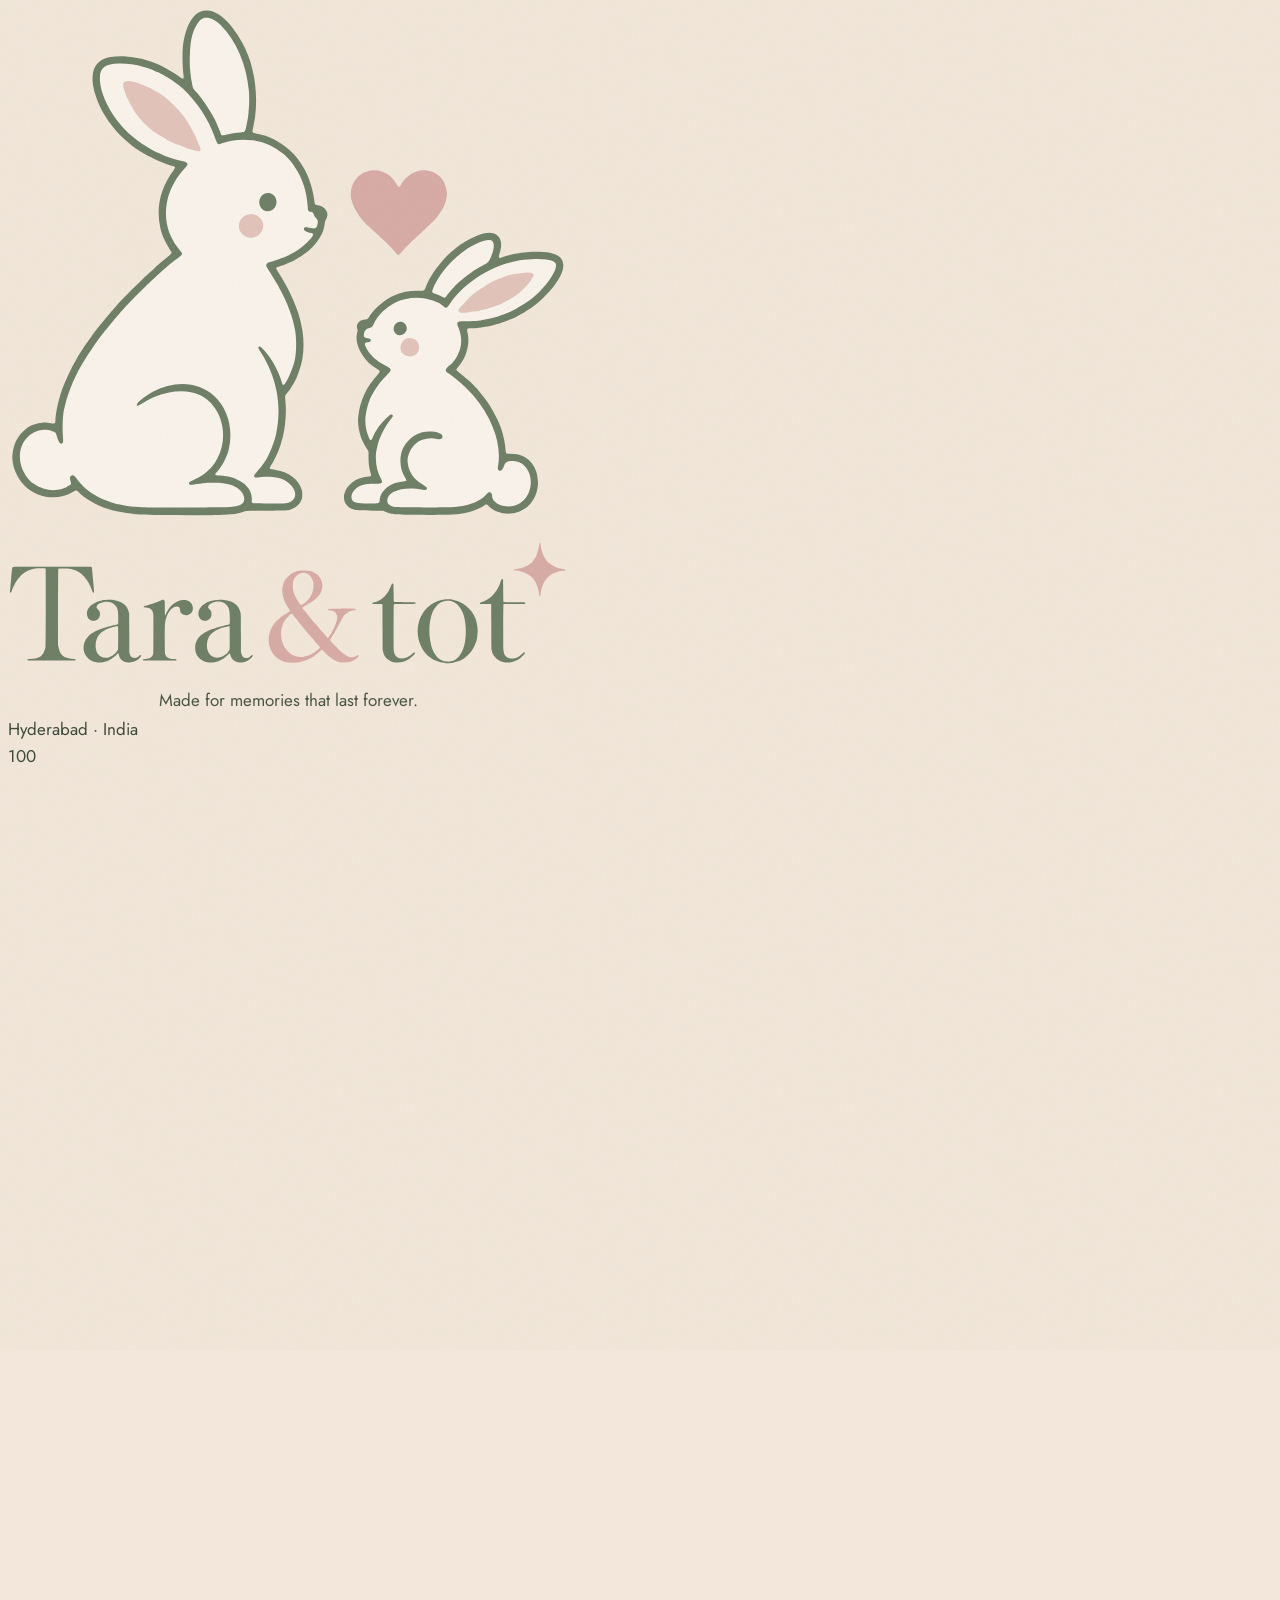
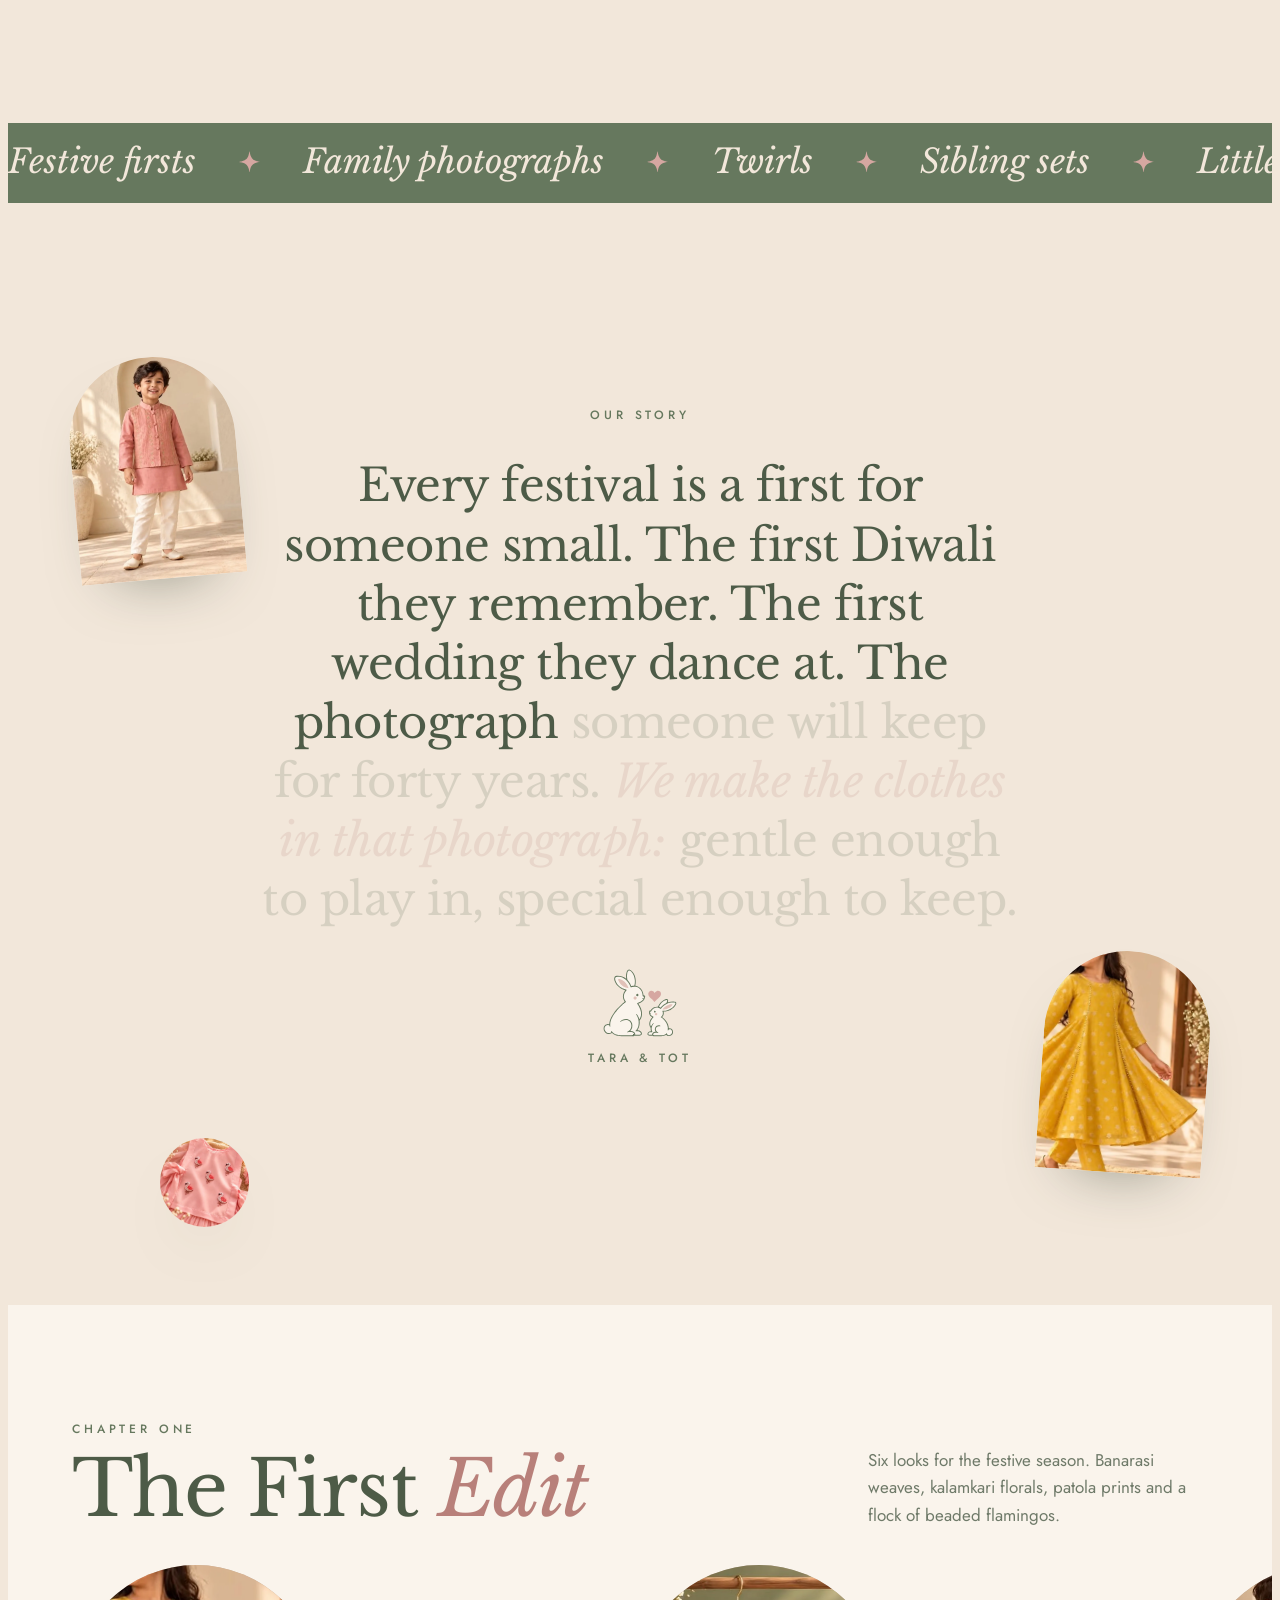
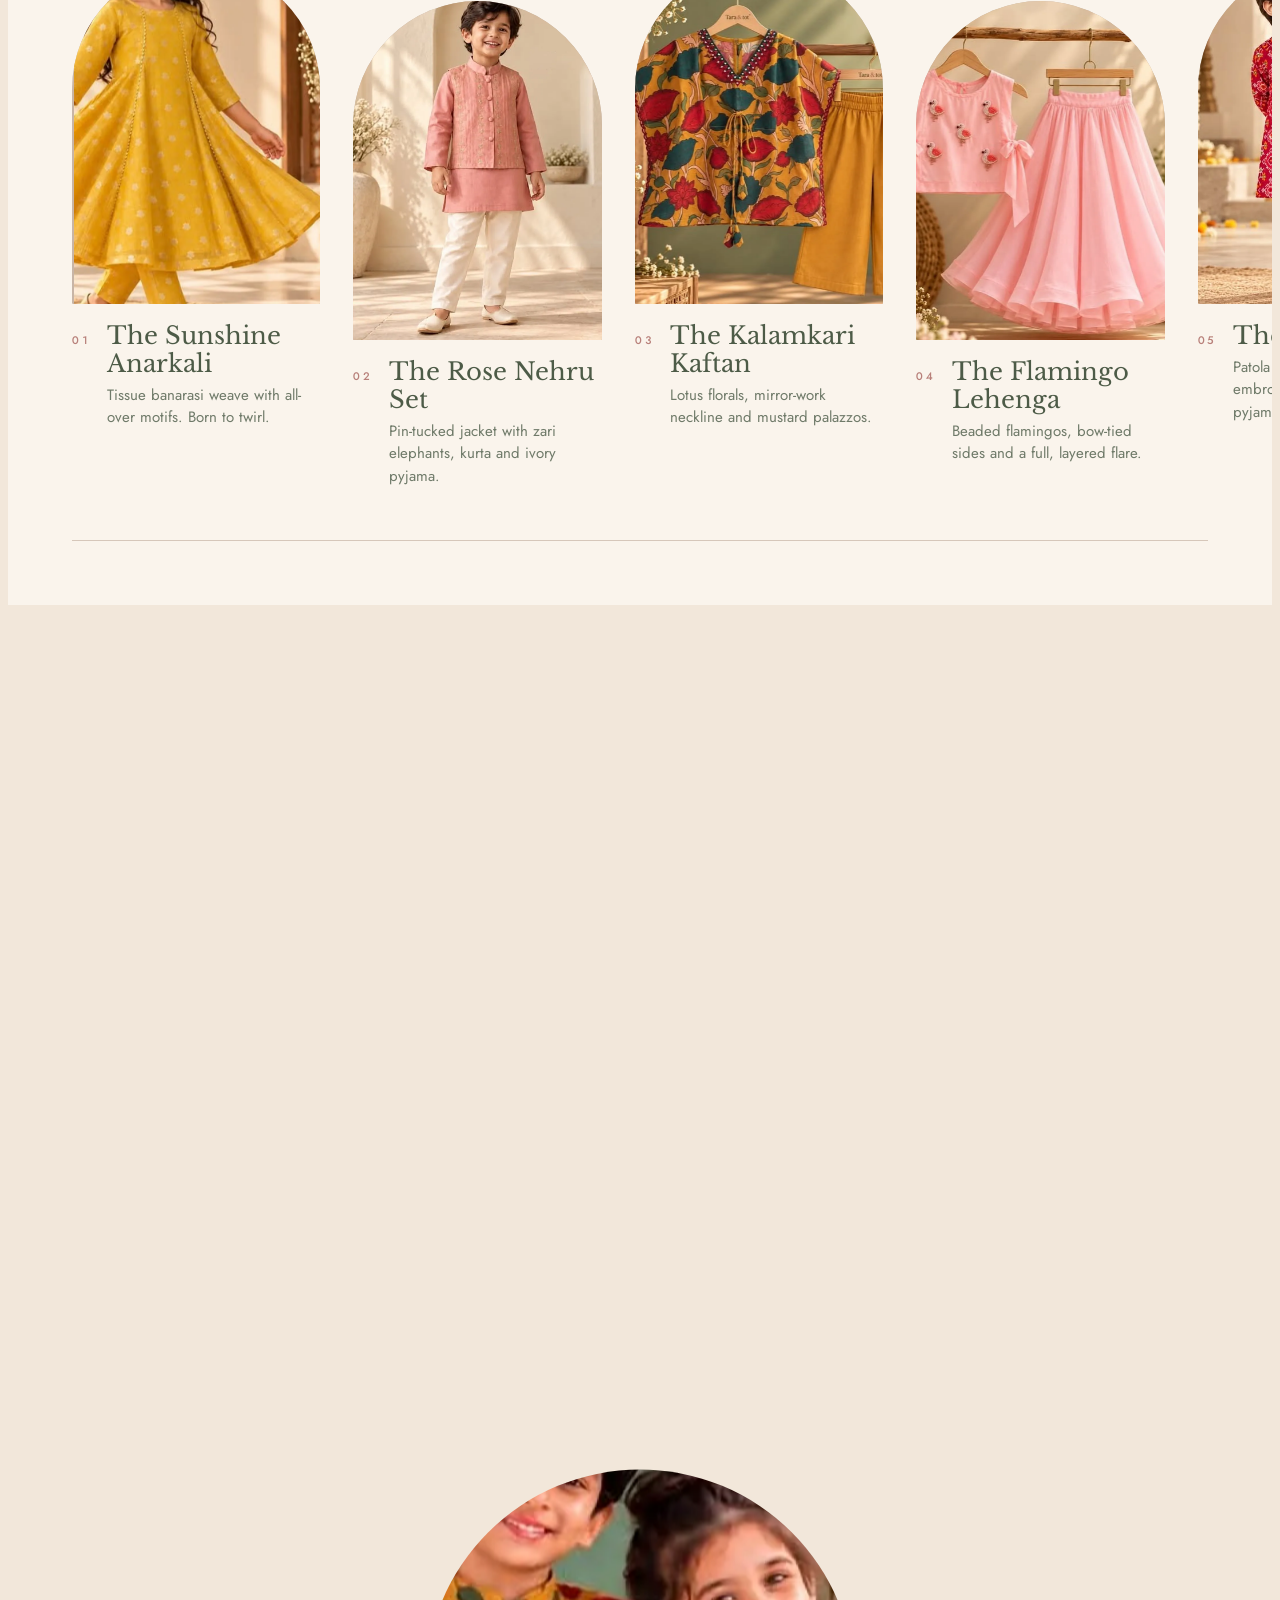
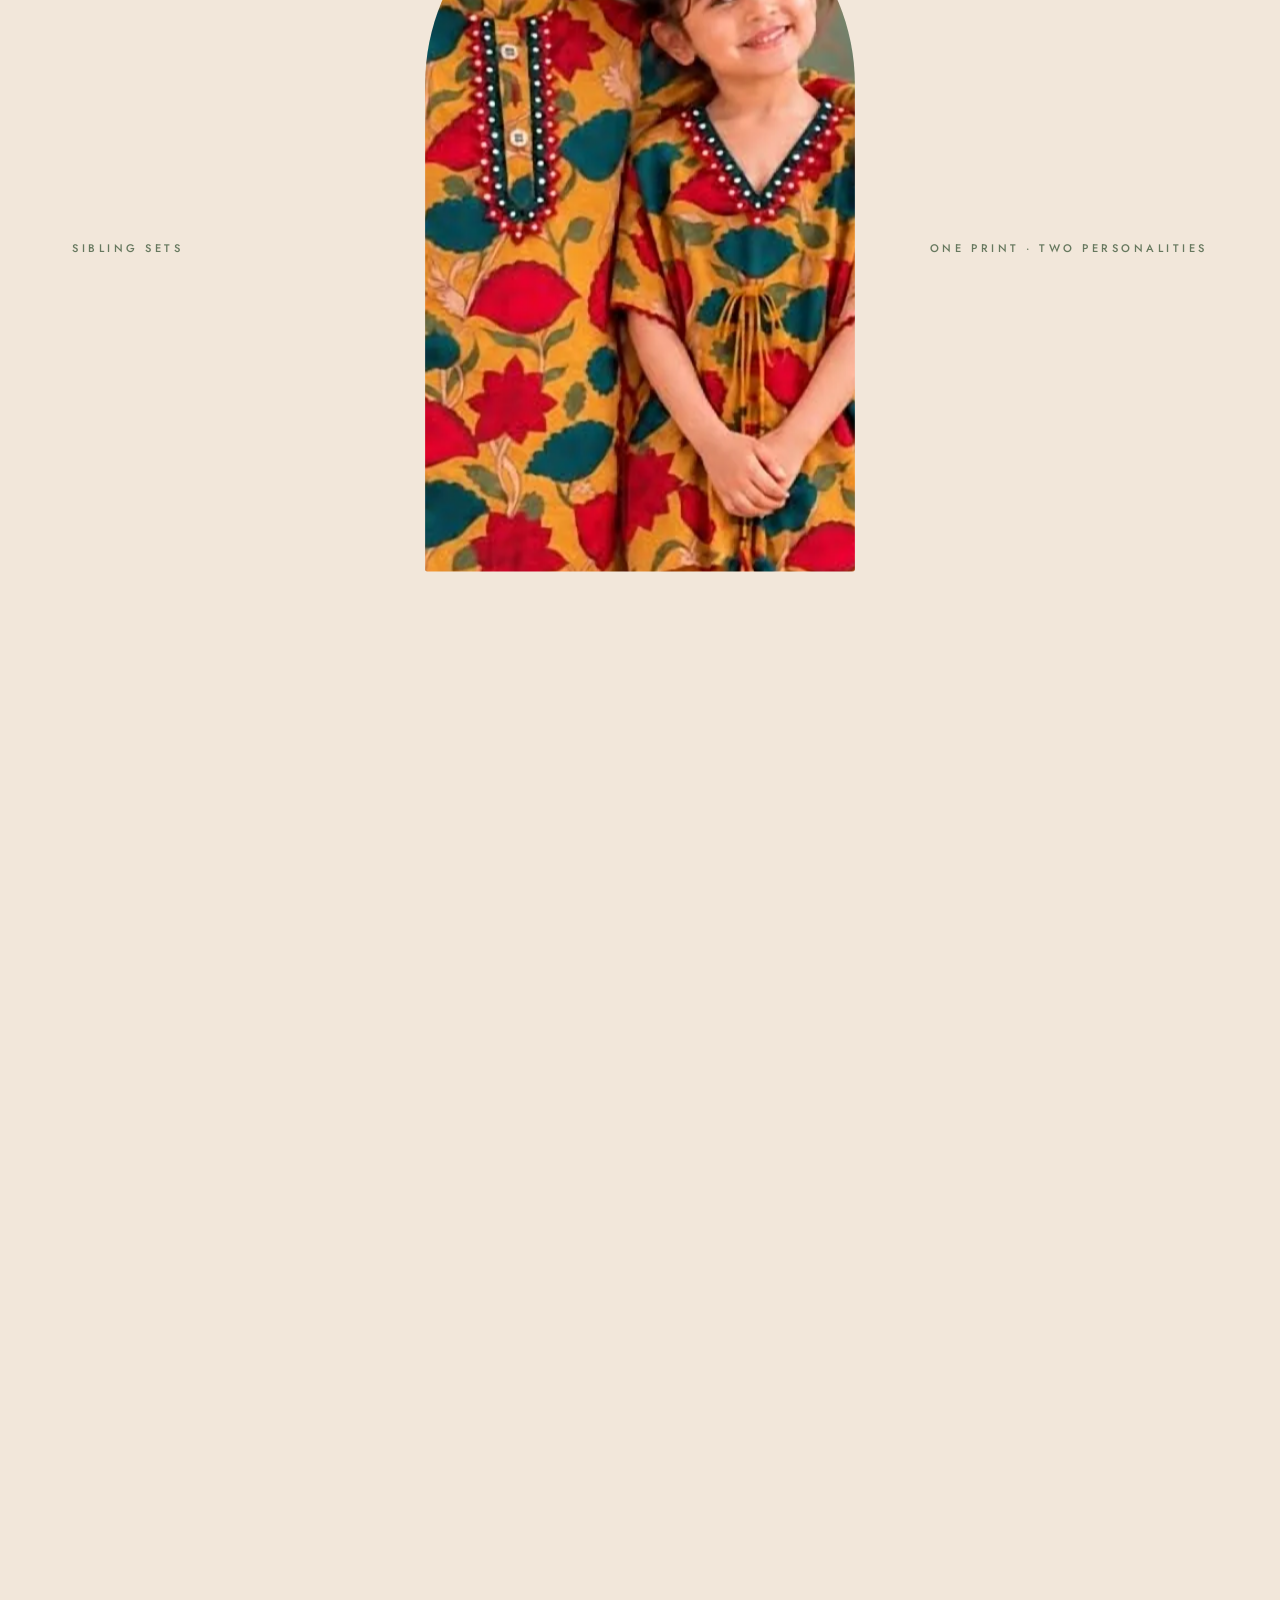
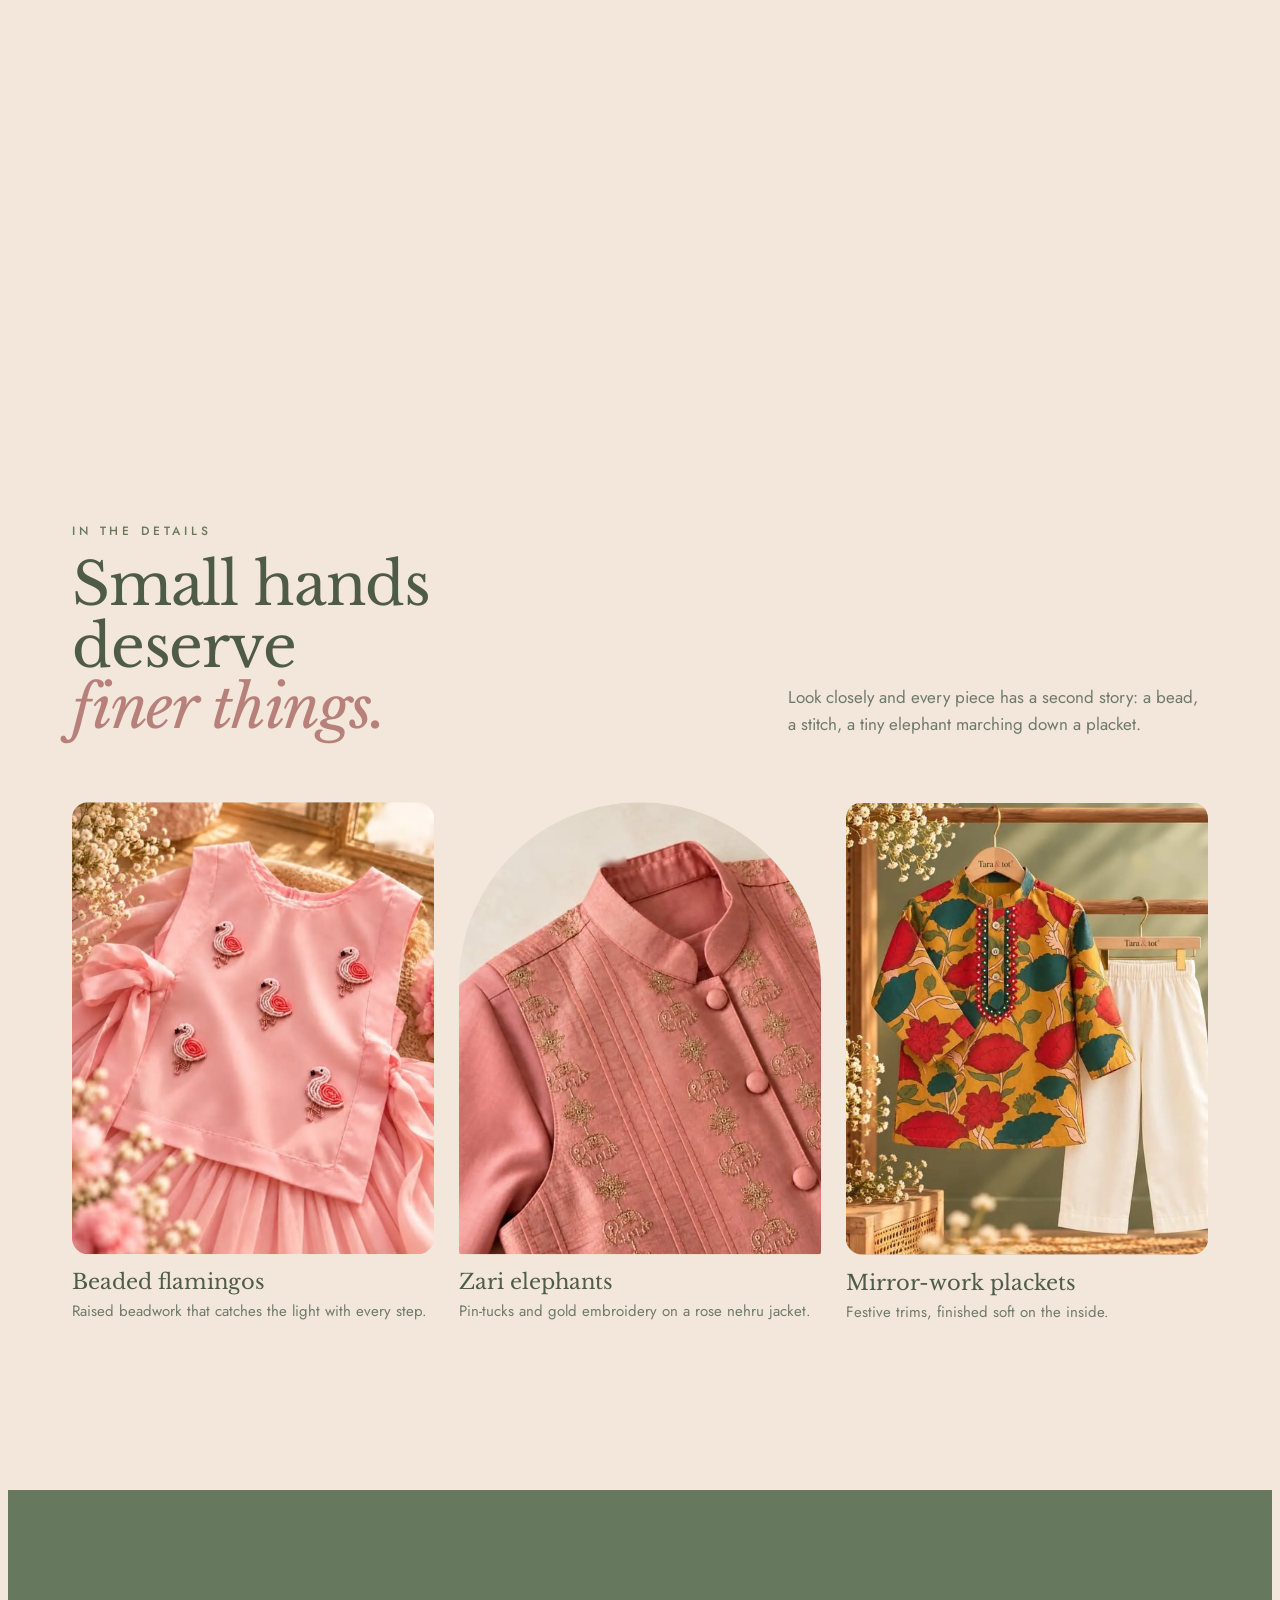
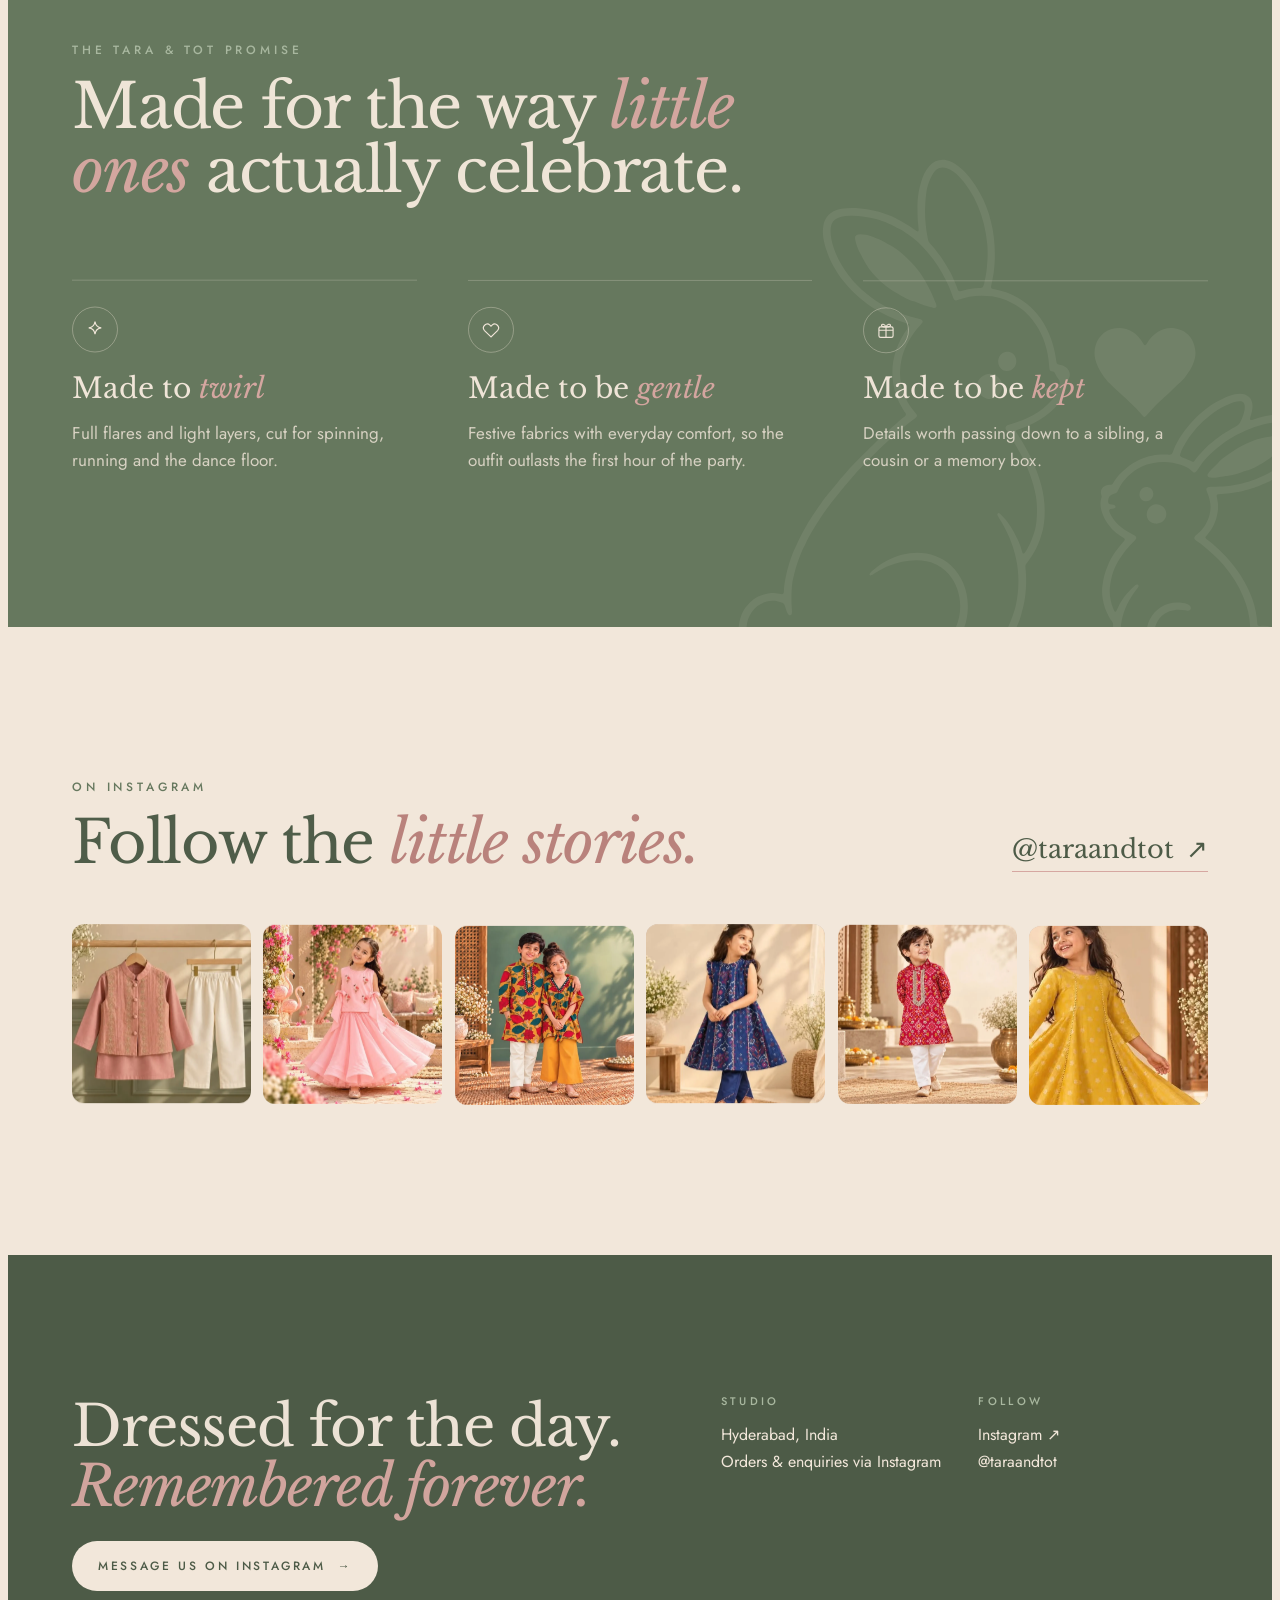
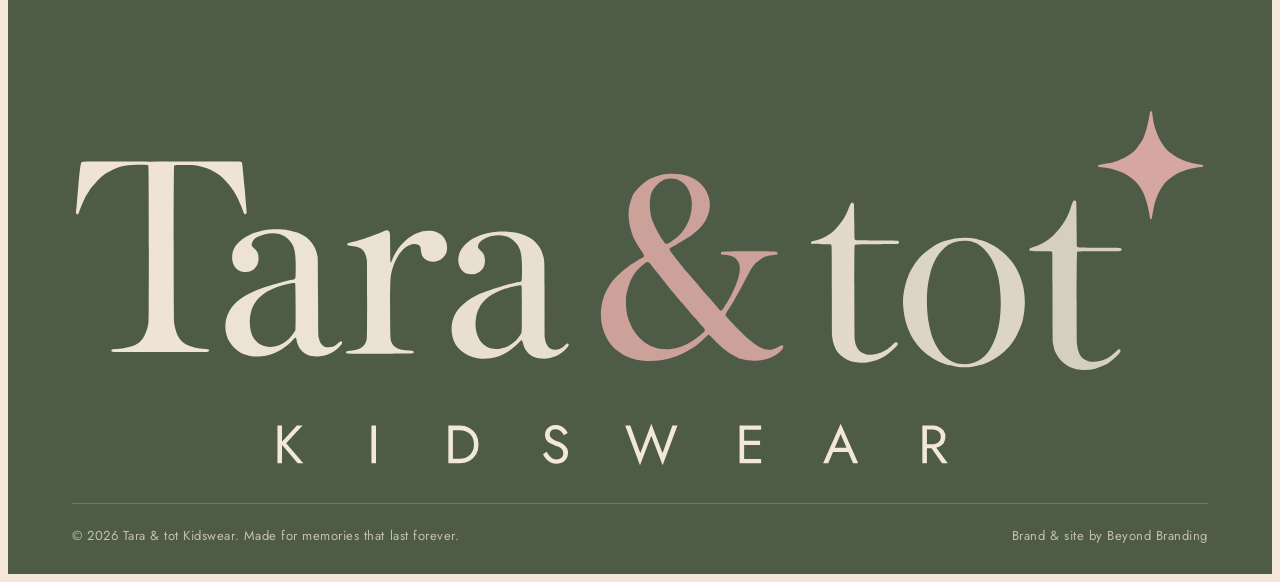
==== index.html @ 0063c590 "deploy" ====
<!doctype html>
<html lang="en">
<head>
<meta charset="utf-8">
<meta name="viewport" content="width=device-width, initial-scale=1, viewport-fit=cover">
<title>Tara &amp; tot</title>
<meta name="description" content="Tara &amp; tot — festive kidswear from Hyderabad. Made for memories that last forever.">
<link rel="preconnect" href="https://fonts.googleapis.com">
<link rel="preconnect" href="https://fonts.gstatic.com" crossorigin>
<link rel="stylesheet" href="https://fonts.googleapis.com/css2?family=Jost:wght@300;400;500&family=Libre+Baskerville:ital,wght@0,400;1,400&display=swap">
<link rel="stylesheet" href="assets/css/style.css">
<link rel="icon" type="image/svg+xml" href="assets/images/favicon.svg">
</head>
<body>
<div class="introon-sage" id="intro" aria-hidden="true">
  <div class="intro-inner">
    <svg class="logo-icon" viewBox="654 460 1184 1086" role="img" aria-label="Tara &amp; tot bunnies"><path class="f-fill" d="M977.67 1536.66C931.60 1536.19 915.62 1534.94 888.01 1529.63C870.13 1526.19 847.28 1518.25 835.20 1511.27C822.96 1504.21 813.52 1497.41 804.38 1489.08C798.56 1483.77 798.24 1483.75 790.60 1488.24C785.14 1491.44 784.03 1491.96 778.26 1494.02C733.86 1509.93 685.52 1487.58 669.00 1443.50C662.80 1426.95 661.79 1414.88 665.18 1397.80C669.76 1374.75 686.24 1354.12 706.46 1346.09C718.05 1341.50 731.70 1340.01 743.03 1342.10C752.83 1343.91 753.76 1343.33 754.35 1335.08C755.83 1314.16 759.34 1298.18 768.29 1271.64C772.92 1257.89 785.47 1230.39 793.83 1215.67C795.33 1213.01 797.51 1209.11 798.67 1207.00C803.41 1198.36 818.34 1175.28 825.20 1166.00C826.49 1164.26 828.65 1161.18 829.99 1159.17C833.40 1154.07 842.34 1142.61 851.83 1131.17C856.24 1125.85 861.19 1119.85 862.83 1117.83C866.16 1113.71 877.03 1101.07 883.73 1093.50C897.30 1078.19 937.64 1038.05 955.68 1021.92C958.70 1019.22 962.74 1015.57 964.67 1013.81C966.59 1012.04 969.52 1009.46 971.17 1008.06C972.82 1006.67 975.44 1004.39 977.00 1002.99C981.43 999.02 991.50 990.41 995.10 987.52C1000.53 983.17 1000.71 981.62 996.48 975.67C995.25 973.93 989.99 964.70 987.46 959.83C984.43 954.00 978.78 940.38 977.69 936.32C965.70 891.33 974.45 847.98 1003.51 808.33C1008.01 802.19 1007.75 800.50 1002.06 798.81C983.85 793.40 960.82 783.42 942.67 773.07C917.95 758.98 893.21 737.82 876.32 716.32C874.24 713.67 871.47 710.15 870.18 708.50C863.16 699.54 852.53 681.99 848.17 672.17C830.54 632.46 827.84 604.07 840.01 586.17C846.70 576.33 854.64 571.53 868.97 568.67C880.13 566.45 899.59 566.14 912.52 567.98C933.15 570.92 948.94 574.84 963.55 580.63C975.18 585.24 975.48 585.37 982.17 588.92C994.92 595.70 1003.60 600.81 1010.50 605.61C1025.96 616.38 1025.95 616.38 1024.33 600.21C1022.82 585.16 1022.39 557.93 1023.50 548.67C1025.52 532.00 1026.29 528.01 1030.05 514.85C1033.83 501.66 1040.55 488.68 1047.23 481.65C1068.61 459.19 1100.64 469.05 1129.05 506.83C1145.59 528.84 1154.50 545.10 1163.48 569.67C1166.47 577.86 1167.53 581.47 1171.16 595.88C1180.69 633.68 1181.02 681.21 1172.00 719.53C1170.14 727.47 1170.73 728.31 1179.37 730.02C1220.33 738.11 1255.63 762.86 1276.81 798.33C1284.13 810.60 1287.40 817.43 1291.26 828.50C1296.31 842.99 1300.26 859.42 1301.84 872.50C1302.69 879.52 1303.45 880.50 1309.02 881.63C1326.36 885.15 1333.48 897.29 1326.54 911.50C1324.31 916.05 1324.16 916.56 1323.50 921.50C1321.99 932.80 1319.64 939.47 1313.65 949.49C1297.50 976.51 1269.17 997.07 1229.54 1010.53C1219.44 1013.97 1219.42 1014.04 1226.49 1024.83C1228.65 1028.13 1232.18 1033.91 1234.34 1037.67C1236.49 1041.43 1239.65 1046.90 1241.36 1049.83C1257.99 1078.46 1272.16 1117.40 1276.66 1146.83C1280.19 1169.98 1279.29 1198.78 1274.50 1215.81C1272.58 1222.63 1269.48 1232.49 1268.26 1235.67C1267.52 1237.59 1266.26 1240.89 1265.45 1243.00C1261.54 1253.15 1250.68 1271.33 1243.82 1279.19C1239.83 1283.78 1239.53 1285.15 1240.50 1294.50C1241.75 1306.52 1241.83 1327.94 1240.65 1338.96C1239.49 1349.86 1236.79 1365.10 1234.69 1372.55C1233.98 1375.09 1232.85 1379.27 1232.18 1381.83C1229.39 1392.53 1226.13 1401.21 1220.41 1413.17C1216.67 1421.00 1215.40 1423.33 1210.87 1430.71C1206.15 1438.39 1206.62 1439.15 1217.00 1440.67C1245.99 1444.89 1266.42 1458.98 1274.02 1479.99C1277.29 1489.04 1277.13 1499.43 1273.60 1506.47C1267.79 1518.06 1259.76 1523.65 1245.00 1526.37C1240.83 1527.14 1240.83 1527.14 1199.33 1527.32C1157.83 1527.50 1157.83 1527.50 1154.83 1528.56C1145.72 1531.77 1143.72 1532.39 1139.95 1533.15C1123.36 1536.51 1072.44 1537.61 977.67 1536.66ZM1504.00 1535.97C1469.27 1535.59 1463.37 1534.93 1453.69 1530.35C1447.10 1527.23 1448.09 1527.33 1424.69 1527.33C1392.90 1527.32 1386.12 1526.56 1378.01 1522.12C1359.35 1511.90 1359.97 1485.96 1379.28 1469.45C1388.86 1461.26 1399.77 1456.95 1415.10 1455.29C1421.68 1454.58 1422.31 1453.45 1420.16 1446.16C1417.20 1436.15 1416.19 1427.85 1416.18 1413.50C1416.16 1399.99 1416.42 1401.16 1412.33 1395.67C1409.69 1392.13 1402.60 1378.41 1400.70 1373.17C1394.94 1357.30 1392.84 1339.46 1394.97 1324.67C1397.82 1304.92 1401.85 1292.23 1411.15 1273.64C1415.03 1265.90 1425.19 1251.33 1432.86 1242.50C1441.68 1232.35 1441.71 1232.92 1432.06 1226.56C1418.04 1217.31 1411.14 1210.47 1402.53 1197.26C1393.03 1182.68 1388.78 1164.06 1392.13 1151.67C1393.18 1147.80 1393.21 1145.96 1392.29 1142.69C1389.50 1132.73 1396.86 1123.95 1408.67 1123.16C1414.09 1122.79 1414.44 1122.55 1418.38 1116.27C1429.31 1098.89 1452.50 1079.38 1471.00 1072.00C1489.86 1064.46 1502.30 1062.15 1522.56 1062.39C1535.06 1062.53 1533.81 1063.30 1538.02 1052.83C1550.78 1021.08 1579.09 986.87 1610.67 965.04C1618.75 959.45 1621.02 958.10 1631.83 952.42C1655.56 939.96 1672.29 936.91 1684.30 942.86C1696.68 948.99 1699.80 963.15 1693.33 983.87C1690.48 993.03 1691.80 994.16 1701.52 990.86C1741.04 977.46 1798.80 976.32 1817.26 988.58C1827.96 995.68 1831.07 1008.45 1825.56 1022.67C1818.84 1040.00 1799.21 1066.33 1782.17 1080.87C1780.70 1082.12 1778.26 1084.30 1776.74 1085.73C1764.53 1097.16 1737.94 1113.85 1720.67 1120.91C1696.76 1130.69 1683.68 1134.85 1668.50 1137.50C1665.02 1138.11 1660.39 1138.92 1658.23 1139.30C1651.83 1140.43 1643.35 1141.35 1635.29 1141.80C1624.88 1142.39 1624.12 1142.91 1625.18 1148.75C1628.35 1166.29 1628.35 1171.05 1625.13 1185.67C1622.23 1198.85 1615.03 1213.15 1606.46 1222.78C1600.62 1229.33 1600.70 1229.64 1610.18 1236.83C1612.35 1238.48 1615.34 1240.97 1616.82 1242.35C1618.29 1243.73 1621.67 1246.73 1624.33 1249.01C1641.15 1263.42 1661.22 1286.84 1673.23 1306.08C1693.25 1338.14 1704.00 1368.24 1706.01 1397.83C1706.61 1406.71 1707.52 1407.70 1714.36 1406.98C1757.70 1402.45 1787.00 1448.78 1769.50 1494.18C1767.14 1500.30 1766.01 1502.21 1758.91 1512.13C1751.73 1522.16 1733.97 1531.44 1718.34 1533.33C1701.31 1535.38 1682.39 1529.46 1671.04 1518.53C1666.08 1513.75 1665.85 1513.71 1660.17 1517.00C1638.84 1529.31 1618.29 1534.50 1585.00 1535.99C1576.87 1536.35 1537.85 1536.34 1504.00 1535.97Z"/><path class="f-blush" d="M1499.79 1201.02C1492.46 1199.85 1486.70 1195.17 1484.78 1188.83C1480.85 1175.82 1491.21 1160.95 1503.36 1162.15C1513.97 1163.19 1520.44 1168.12 1522.67 1176.87C1526.33 1191.17 1514.75 1203.41 1499.79 1201.02ZM1611.30 1108.66C1609.38 1108.34 1607.92 1107.59 1607.05 1106.49C1604.71 1103.51 1606.36 1100.69 1616.63 1090.16C1619.68 1087.04 1624.86 1081.66 1628.14 1078.20C1635.25 1070.74 1638.16 1068.46 1653.50 1058.29C1671.73 1046.20 1675.95 1043.81 1687.50 1039.05C1691.90 1037.24 1697.10 1035.07 1699.05 1034.24C1707.98 1030.42 1719.47 1027.64 1733.83 1025.83C1738.89 1025.18 1744.04 1024.51 1745.27 1024.34C1750.21 1023.62 1759.64 1024.09 1762.25 1025.18C1764.93 1026.30 1765.78 1029.10 1764.37 1032.17C1763.49 1034.08 1755.87 1045.86 1754.23 1047.83C1746.86 1056.71 1738.33 1064.93 1732.18 1069.07C1729.97 1070.56 1725.99 1073.32 1723.33 1075.19C1720.67 1077.06 1716.77 1079.53 1714.67 1080.68C1712.56 1081.82 1708.88 1083.85 1706.50 1085.18C1697.06 1090.44 1693.59 1091.98 1685.00 1094.67C1681.98 1095.62 1677.51 1097.13 1675.08 1098.02C1665.67 1101.48 1655.75 1104.07 1647.83 1105.14C1645.63 1105.44 1641.13 1106.05 1637.83 1106.49C1634.53 1106.94 1630.33 1107.53 1628.50 1107.80C1622.46 1108.72 1614.09 1109.13 1611.30 1108.66ZM1162.50 949.99C1154.22 948.34 1144.84 939.64 1142.89 931.80C1140.44 922.00 1144.19 911.49 1152.14 905.85C1163.20 898.01 1174.34 898.00 1184.27 905.82C1205.02 922.16 1188.71 955.24 1162.50 949.99ZM1053.80 767.18C1052.67 766.93 1050.27 766.25 1048.46 765.67C1046.65 765.08 1042.67 763.95 1039.61 763.16C1034.49 761.82 1030.50 760.35 1023.44 757.19C1021.95 756.53 1018.30 755.23 1015.35 754.32C1008.66 752.25 996.63 746.82 990.08 742.90C988.11 741.72 984.27 739.53 981.54 738.03C952.20 721.89 926.35 695.48 912.84 667.83C910.95 663.98 908.51 659.21 907.41 657.24C902.45 648.34 897.33 632.75 897.33 626.54C897.33 619.50 904.77 617.47 919.46 620.50C929.05 622.48 951.36 631.51 959.07 636.53C960.40 637.40 962.70 638.65 964.17 639.31C979.64 646.24 1000.32 663.33 1016.81 682.83C1019.14 685.58 1022.14 689.13 1023.48 690.71C1032.16 700.97 1048.57 729.82 1054.16 744.67C1055.37 747.88 1057.43 752.73 1058.75 755.46C1063.24 764.81 1061.51 768.92 1053.80 767.18Z"/><path class="f-ink" d="M976.67 1536.64C930.88 1536.16 914.08 1534.80 886.50 1529.33C872.83 1526.63 857.76 1521.88 847.33 1517.01C845.41 1516.11 842.18 1514.64 840.17 1513.75C838.15 1512.85 834.77 1511.07 832.67 1509.78C830.56 1508.49 827.41 1506.56 825.67 1505.49C819.42 1501.65 809.36 1493.84 803.49 1488.27C798.36 1483.40 798.79 1483.40 790.17 1488.54C759.17 1507.01 715.37 1500.94 689.16 1474.54C671.45 1456.69 660.85 1429.38 663.48 1408.32C666.56 1383.59 674.58 1368.69 692.83 1353.78C699.12 1348.65 708.12 1344.70 718.17 1342.69C729.22 1340.47 734.01 1340.44 745.24 1342.53C752.94 1343.96 754.32 1342.96 754.34 1335.90C754.37 1325.28 758.44 1302.98 763.22 1287.33C768.57 1269.79 771.40 1262.12 776.84 1250.33C777.81 1248.22 779.98 1243.52 781.65 1239.89C785.79 1230.90 790.52 1221.48 793.83 1215.67C795.34 1213.01 797.78 1208.66 799.25 1206.00C804.12 1197.22 818.40 1175.21 825.21 1166.00C826.49 1164.26 828.92 1160.81 830.59 1158.33C833.52 1154.02 841.62 1143.45 846.30 1137.83C852.66 1130.21 860.20 1121.09 862.83 1117.83C866.19 1113.68 877.11 1100.97 883.74 1093.51C897.11 1078.44 937.24 1038.45 954.16 1023.33C957.35 1020.49 962.10 1016.20 964.72 1013.79C967.35 1011.38 970.72 1008.38 972.21 1007.12C973.70 1005.86 978.42 1001.78 982.71 998.04C986.99 994.31 992.25 989.84 994.40 988.12C1000.78 982.99 1000.99 982.20 997.41 977.03C996.29 975.42 993.99 971.65 992.29 968.64C983.24 952.63 978.58 941.28 975.84 928.50C966.69 885.89 976.17 845.28 1004.08 807.59C1008.07 802.20 1007.94 800.45 1003.46 799.17C984.77 793.85 960.61 783.39 941.23 772.26C918.14 758.99 891.17 735.83 876.86 716.98C875.40 715.07 873.19 712.27 871.94 710.77C864.90 702.31 852.86 682.78 848.13 672.12C834.94 642.43 830.41 620.53 833.64 602.17C835.90 589.35 843.34 578.89 854.15 573.36C875.64 562.37 925.16 565.57 963.00 580.40C974.88 585.06 974.78 585.01 981.83 588.75C995.65 596.07 1004.99 601.63 1013.00 607.31C1022.89 614.31 1023.66 614.67 1024.87 612.82C1025.52 611.83 1025.48 611.04 1024.20 598.83C1022.75 584.99 1022.44 556.54 1023.64 547.33C1025.72 531.34 1026.20 528.76 1028.98 518.61C1038.88 482.46 1057.22 465.63 1081.47 470.45C1096.21 473.38 1114.07 487.03 1129.05 506.83C1144.05 526.67 1154.95 546.06 1161.81 565.17C1162.67 567.55 1164.19 571.72 1165.20 574.44C1166.20 577.15 1167.46 581.20 1167.99 583.44C1168.52 585.67 1169.56 589.71 1170.29 592.41C1178.51 622.72 1180.84 662.53 1176.32 695.67C1175.42 702.29 1172.84 716.26 1171.64 721.06C1170.03 727.49 1170.76 728.47 1178.17 729.81C1194.66 732.80 1211.39 739.02 1225.00 747.23C1251.00 762.90 1266.57 779.39 1282.12 807.70C1291.39 824.58 1299.73 852.35 1302.01 874.00C1302.55 879.10 1303.56 880.66 1306.67 881.20C1317.52 883.07 1323.67 886.72 1327.16 893.36C1330.34 899.42 1330.14 904.21 1326.37 911.83C1324.14 916.36 1324.19 916.19 1323.49 921.55C1322.05 932.55 1319.59 939.57 1313.76 949.34C1297.26 976.98 1267.75 998.11 1227.18 1011.35C1219.27 1013.93 1219.28 1013.82 1226.22 1024.41C1228.53 1027.94 1231.92 1033.46 1233.75 1036.67C1235.58 1039.88 1237.86 1043.85 1238.82 1045.50C1244.14 1054.61 1245.94 1057.96 1249.76 1065.83C1269.52 1106.59 1278.84 1141.63 1278.81 1175.00C1278.81 1180.83 1278.62 1187.43 1278.39 1189.83C1276.91 1205.10 1275.75 1212.10 1273.53 1219.17C1272.90 1221.18 1271.76 1224.93 1271.00 1227.50C1270.23 1230.07 1269.01 1233.74 1268.27 1235.67C1267.53 1237.59 1266.26 1240.89 1265.45 1243.00C1261.48 1253.32 1250.48 1271.71 1243.75 1279.27C1239.58 1283.95 1239.51 1284.36 1240.71 1296.59C1243.00 1320.04 1240.47 1352.01 1234.69 1372.55C1233.98 1375.09 1232.85 1379.27 1232.18 1381.83C1229.35 1392.65 1226.14 1401.19 1220.21 1413.59C1216.69 1420.96 1214.45 1424.99 1209.43 1432.98C1208.14 1435.05 1207.67 1436.12 1207.67 1437.01C1207.67 1439.26 1207.50 1439.20 1220.00 1441.15C1248.42 1445.58 1269.51 1461.97 1275.38 1484.19C1276.63 1488.90 1276.54 1499.04 1275.22 1502.81C1271.47 1513.54 1264.21 1520.61 1253.14 1524.31C1244.41 1527.23 1246.99 1527.09 1199.67 1527.31C1152.67 1527.54 1158.27 1527.21 1150.25 1530.20C1141.36 1533.50 1135.58 1534.38 1113.00 1535.82C1096.62 1536.87 1034.83 1537.24 976.67 1536.64ZM1504.00 1535.97C1469.31 1535.59 1462.68 1534.85 1453.68 1530.34C1447.38 1527.18 1448.84 1527.33 1425.18 1527.33C1396.45 1527.32 1391.33 1526.97 1383.73 1524.50C1358.51 1516.31 1357.72 1485.52 1382.26 1467.04C1391.20 1460.30 1401.15 1456.79 1415.82 1455.21C1422.30 1454.51 1422.57 1454.01 1420.35 1446.79C1416.91 1435.54 1415.69 1423.41 1416.32 1406.46C1416.49 1401.66 1415.91 1400.10 1412.33 1395.67C1409.63 1392.34 1401.73 1376.63 1399.92 1371.00C1394.81 1355.12 1393.01 1340.06 1394.68 1327.11C1396.93 1309.63 1400.54 1296.36 1406.58 1283.33C1408.33 1279.57 1410.02 1275.88 1410.35 1275.13C1413.73 1267.28 1426.39 1249.47 1436.62 1238.18C1440.92 1233.44 1440.82 1231.84 1436.05 1229.10C1428.04 1224.48 1417.80 1216.58 1413.46 1211.65C1395.53 1191.33 1387.33 1167.83 1392.30 1151.00C1393.55 1146.76 1393.55 1146.71 1392.46 1143.33C1389.12 1132.99 1396.83 1123.55 1408.92 1123.18C1414.28 1123.01 1414.22 1123.06 1418.95 1115.35C1428.55 1099.71 1452.52 1079.60 1470.33 1072.24C1488.60 1064.70 1502.80 1062.04 1522.56 1062.44C1535.24 1062.69 1533.91 1063.54 1538.18 1052.50C1545.51 1033.59 1560.49 1011.53 1579.77 991.26C1590.69 979.78 1608.55 965.48 1621.00 958.26C1655.22 938.40 1677.74 934.67 1689.83 946.85C1697.66 954.73 1698.78 966.52 1693.34 983.83C1690.40 993.18 1691.31 994.50 1698.83 991.79C1739.29 977.20 1800.83 975.99 1818.50 989.44C1835.77 1002.58 1829.79 1027.16 1800.98 1061.46C1797.50 1065.60 1785.35 1078.12 1782.21 1080.80C1780.90 1081.91 1778.45 1084.12 1776.75 1085.70C1769.47 1092.53 1753.57 1103.62 1740.17 1111.23C1729.13 1117.50 1726.21 1118.86 1711.83 1124.49C1708.90 1125.63 1705.15 1127.11 1703.50 1127.77C1695.64 1130.90 1677.50 1136.06 1670.46 1137.17C1668.65 1137.46 1664.32 1138.21 1660.83 1138.84C1652.44 1140.37 1641.56 1141.59 1634.17 1141.84C1624.37 1142.17 1623.76 1142.72 1625.32 1149.85C1628.46 1164.25 1628.26 1173.39 1624.48 1188.41C1621.21 1201.36 1613.71 1215.24 1604.97 1224.50C1600.68 1229.04 1600.82 1229.81 1606.64 1234.09C1610.94 1237.26 1614.28 1240.00 1617.51 1243.00C1618.98 1244.38 1622.14 1247.15 1624.51 1249.16C1640.56 1262.77 1660.87 1286.38 1672.62 1305.08C1693.72 1338.67 1704.25 1368.54 1706.19 1400.33C1706.57 1406.68 1707.39 1407.58 1712.31 1407.13C1749.04 1403.73 1775.72 1430.68 1774.56 1470.00C1774.22 1481.77 1770.22 1495.85 1765.14 1503.17C1764.12 1504.63 1762.23 1507.41 1760.93 1509.33C1752.52 1521.81 1735.23 1531.48 1717.93 1533.38C1700.76 1535.26 1681.91 1529.26 1671.10 1518.47C1666.14 1513.52 1665.94 1513.49 1660.43 1516.81C1640.37 1528.90 1618.05 1534.57 1584.83 1536.01C1576.79 1536.35 1537.18 1536.34 1504.00 1535.97ZM1114.00 1520.38C1142.55 1518.84 1151.10 1515.62 1153.21 1505.59C1155.06 1496.80 1149.07 1486.18 1138.16 1478.92C1130.43 1473.78 1123.04 1471.34 1108.67 1469.19C1099.64 1467.83 1076.81 1467.83 1067.17 1469.18C1065.15 1469.46 1060.80 1470.06 1057.50 1470.50C1054.20 1470.94 1049.72 1471.61 1047.55 1471.99C1039.62 1473.35 1036.67 1472.62 1036.67 1469.30C1036.67 1467.54 1038.53 1466.11 1044.20 1463.53C1064.73 1454.17 1076.30 1445.59 1087.60 1431.33C1090.74 1427.37 1091.67 1425.90 1096.28 1417.57C1116.45 1381.14 1111.94 1332.78 1085.57 1302.81C1077.19 1293.29 1070.81 1288.52 1058.17 1282.35C1034.33 1270.72 996.97 1272.55 963.16 1287.00C957.21 1289.54 944.14 1296.63 934.81 1302.37C928.57 1306.20 925.82 1306.37 926.47 1302.85C927.26 1298.67 945.31 1284.28 959.27 1276.71C1006.07 1251.36 1056.40 1254.45 1089.89 1284.74C1118.53 1310.65 1130.55 1353.65 1121.11 1396.50C1117.62 1412.35 1106.88 1433.42 1096.57 1444.65C1090.12 1451.66 1090.48 1452.29 1101.33 1452.99C1121.82 1454.33 1136.10 1458.68 1149.50 1467.69C1162.90 1476.69 1170.18 1490.02 1169.54 1504.39C1169.16 1512.78 1166.25 1511.99 1198.47 1512.22C1238.41 1512.51 1244.46 1512.06 1251.63 1508.33C1271.50 1497.99 1259.02 1469.50 1230.18 1459.35C1220.09 1455.80 1198.17 1454.47 1185.33 1456.63C1178.69 1457.74 1175.71 1457.32 1174.72 1455.15C1173.68 1452.87 1174.55 1451.22 1179.58 1445.96C1186.33 1438.89 1189.47 1434.79 1198.57 1421.22C1206.32 1409.64 1216.87 1383.30 1220.62 1366.16C1230.64 1320.30 1226.35 1273.02 1208.33 1230.67C1201.23 1214.00 1194.30 1200.79 1187.09 1190.23C1183.01 1184.24 1182.42 1181.40 1185.02 1180.32C1186.80 1179.59 1187.89 1180.32 1193.39 1185.93C1204.08 1196.83 1211.56 1207.54 1219.64 1223.50C1227.20 1238.44 1229.68 1244.43 1232.54 1254.77C1234.31 1261.19 1234.98 1262.17 1237.04 1261.32C1241.68 1259.40 1253.86 1233.30 1259.29 1213.67C1263.71 1197.64 1264.56 1167.15 1261.14 1146.67C1256.35 1117.91 1244.86 1087.10 1227.27 1055.83C1225.52 1052.72 1223.08 1048.40 1221.86 1046.23C1220.65 1044.07 1218.85 1041.07 1217.87 1039.57C1216.89 1038.06 1214.44 1034.13 1212.43 1030.83C1210.42 1027.53 1207.02 1022.10 1204.87 1018.76C1202.73 1015.43 1200.76 1012.07 1200.49 1011.31C1198.96 1006.97 1201.00 1003.92 1206.50 1002.29C1234.71 993.93 1247.79 988.38 1265.11 977.38C1277.83 969.31 1293.33 954.60 1298.37 945.83C1300.08 942.85 1299.14 941.07 1295.48 940.36C1284.78 938.29 1279.67 935.50 1279.67 931.73C1279.66 928.30 1282.49 927.62 1290.35 929.15C1304.02 931.83 1306.04 931.11 1308.16 922.76C1309.76 916.50 1309.32 913.84 1306.05 909.85C1303.22 906.40 1302.05 904.58 1300.75 901.55C1298.90 897.25 1297.77 896.13 1294.67 895.52C1288.82 894.36 1288.27 893.45 1287.68 884.00C1285.71 852.40 1276.32 823.48 1260.73 801.00C1251.52 787.71 1245.76 781.19 1235.50 772.42C1220.03 759.21 1196.38 747.89 1179.21 745.49C1177.17 745.21 1173.10 744.61 1170.17 744.16C1149.21 740.94 1123.04 743.78 1105.08 751.21C1098.39 753.98 1096.91 752.96 1093.21 743.00C1091.04 737.18 1089.24 732.61 1085.37 723.17C1070.69 687.37 1042.01 648.77 1013.50 626.45C1009.95 623.67 992.63 611.86 990.00 610.42C978.53 604.17 973.81 601.72 970.00 600.05C967.52 598.96 964.45 597.59 963.17 597.00C959.15 595.13 949.14 591.71 939.34 588.84C923.62 584.23 903.87 581.64 888.00 582.10C854.06 583.10 844.42 594.41 849.48 627.28C853.33 652.33 870.57 686.56 891.21 710.17C892.65 711.82 894.42 713.92 895.14 714.83C897.06 717.28 907.93 728.21 912.17 731.96C918.16 737.27 931.40 747.55 937.17 751.38C948.23 758.73 967.65 769.79 971.33 770.84C971.79 770.97 974.34 772.09 977.00 773.33C988.89 778.89 1003.07 783.66 1021.53 788.29C1029.38 790.27 1030.82 790.83 1032.26 792.47C1034.54 795.06 1033.80 796.91 1028.21 802.67C1011.68 819.70 997.59 844.50 992.02 866.38C989.49 876.35 987.91 888.90 987.91 899.17C987.89 928.34 998.25 954.89 1018.90 978.63C1023.71 984.16 1023.19 986.25 1015.70 991.33C1011.56 994.14 992.56 1009.28 986.83 1014.33C985.90 1015.16 982.44 1018.16 979.16 1021.00C975.87 1023.84 969.87 1029.32 965.82 1033.17C961.77 1037.02 956.67 1041.82 954.49 1043.83C941.52 1055.81 907.72 1090.14 897.62 1101.57C896.45 1102.89 893.32 1106.42 890.66 1109.40C885.33 1115.39 879.86 1121.81 876.82 1125.67C875.74 1127.04 873.49 1129.75 871.82 1131.68C870.16 1133.61 867.60 1136.75 866.15 1138.66C864.69 1140.57 860.87 1145.29 857.66 1149.15C854.45 1153.01 850.32 1158.25 848.49 1160.79C846.66 1163.34 843.77 1167.24 842.05 1169.46C838.46 1174.12 822.96 1197.30 818.16 1205.17C808.53 1220.98 803.48 1230.00 799.10 1239.17C796.83 1243.93 794.68 1248.33 794.32 1248.93C790.69 1255.09 780.38 1282.79 776.99 1295.50C774.43 1305.06 771.93 1315.92 771.34 1320.00C769.51 1332.66 768.96 1355.48 770.14 1369.79C771.09 1381.20 770.71 1383.94 768.05 1385.20C764.05 1387.10 760.94 1382.52 757.03 1369.01C754.95 1361.82 754.72 1361.61 746.33 1358.85C739.53 1356.62 736.70 1356.19 730.54 1356.43C691.58 1358.00 668.18 1399.84 684.34 1439.02C689.54 1451.64 698.39 1463.33 707.83 1470.06C731.62 1487.02 762.13 1488.77 783.49 1474.40C787.67 1471.59 788.01 1470.37 786.17 1464.86C784.06 1458.57 784.85 1454.72 788.57 1453.13C791.89 1451.70 794.53 1453.19 798.09 1458.50C811.94 1479.16 837.09 1497.75 863.17 1506.61C865.37 1507.36 868.95 1508.58 871.14 1509.33C885.14 1514.12 909.22 1518.26 931.17 1519.66C939.31 1520.18 949.05 1520.67 953.50 1520.79C963.02 1521.03 1108.72 1520.66 1114.00 1520.38ZM1589.40 1520.33C1613.62 1519.14 1635.17 1514.08 1646.82 1506.86C1648.11 1506.06 1650.66 1504.54 1652.49 1503.49C1657.49 1500.62 1659.07 1499.35 1664.17 1494.14C1669.01 1489.19 1669.78 1488.67 1672.11 1488.67C1675.63 1488.67 1677.27 1491.03 1677.82 1496.92C1678.34 1502.40 1678.99 1503.74 1683.13 1507.84C1689.35 1514.00 1695.97 1516.83 1707.01 1518.04C1727.33 1520.26 1746.79 1508.75 1754.69 1489.85C1768.40 1457.05 1750.81 1422.28 1720.54 1422.34C1710.03 1422.36 1705.75 1424.70 1703.18 1431.85C1700.20 1440.15 1697.37 1443.47 1693.79 1442.89C1690.04 1442.28 1688.99 1439.31 1690.17 1432.67C1698.08 1388.00 1678.96 1332.74 1639.26 1285.55C1626.87 1270.82 1601.18 1247.59 1586.64 1237.96C1576.81 1231.46 1577.05 1229.17 1588.55 1219.56C1598.16 1211.53 1606.69 1197.37 1610.16 1183.70C1614.07 1168.25 1612.59 1155.13 1604.83 1136.53C1602.95 1132.02 1603.53 1129.61 1606.92 1127.95C1608.47 1127.19 1608.77 1127.17 1623.17 1126.92C1644.20 1126.54 1652.35 1125.68 1668.37 1122.15C1678.47 1119.92 1686.61 1117.63 1693.92 1114.97C1696.99 1113.84 1700.94 1112.44 1702.71 1111.83C1718.30 1106.51 1734.26 1097.99 1754.50 1084.18C1785.88 1062.76 1818.58 1017.48 1811.88 1004.73C1807.12 995.67 1780.06 992.58 1744.50 997.02C1715.63 1000.63 1694.29 1007.56 1664.12 1023.11C1637.11 1037.03 1604.81 1064.72 1591.14 1085.67C1581.55 1100.38 1580.41 1100.93 1573.38 1094.28C1566.74 1088.01 1553.55 1082.63 1535.90 1079.01C1517.10 1075.15 1491.69 1078.27 1474.33 1086.56C1453.48 1096.53 1435.79 1113.85 1427.16 1132.76C1424.20 1139.23 1423.27 1140.11 1418.08 1141.33C1410.85 1143.03 1406.83 1147.75 1406.42 1155.02C1406.10 1160.82 1407.15 1161.96 1413.58 1162.81C1419.06 1163.53 1421.33 1164.80 1421.33 1167.14C1421.33 1169.57 1419.69 1170.53 1414.44 1171.18C1407.39 1172.06 1406.91 1174.19 1411.66 1183.67C1419.25 1198.82 1433.61 1211.83 1453.33 1221.45C1461.01 1225.19 1463.00 1226.91 1463.00 1229.83C1463.00 1232.05 1462.08 1233.25 1453.71 1241.99C1444.65 1251.43 1442.75 1253.68 1436.27 1262.61C1421.18 1283.42 1415.05 1297.92 1410.68 1323.16C1407.96 1338.86 1410.09 1356.40 1416.58 1371.83C1420.38 1380.85 1421.71 1380.80 1425.49 1371.53C1427.93 1365.54 1431.13 1359.70 1435.10 1354.03C1436.58 1351.90 1438.47 1349.19 1439.30 1348.00C1443.68 1341.73 1459.15 1325.96 1462.50 1324.33C1466.02 1322.63 1468.82 1325.30 1467.16 1328.79C1466.89 1329.37 1465.38 1331.42 1463.81 1333.34C1449.06 1351.38 1438.13 1374.16 1433.85 1395.83C1432.00 1405.22 1431.83 1406.85 1431.83 1416.00C1431.83 1432.18 1435.14 1445.85 1442.34 1459.51C1445.56 1465.61 1445.63 1467.62 1442.70 1469.58C1441.57 1470.33 1441.51 1470.33 1430.20 1470.27C1415.40 1470.19 1410.47 1470.72 1402.83 1473.22C1387.87 1478.13 1377.35 1492.19 1380.87 1502.57C1383.45 1510.15 1389.92 1511.89 1416.50 1512.15C1439.80 1512.37 1439.19 1512.59 1439.97 1503.77C1440.76 1494.94 1443.70 1489.24 1451.25 1481.96C1461.23 1472.33 1472.03 1467.82 1489.85 1465.86C1497.99 1464.96 1498.12 1464.54 1492.90 1455.93C1481.77 1437.58 1480.59 1412.10 1490.02 1394.05C1501.23 1372.64 1521.72 1359.84 1544.83 1359.84C1561.70 1359.83 1572.67 1364.20 1572.77 1370.96C1572.84 1375.64 1568.68 1377.32 1561.17 1375.65C1543.90 1371.82 1526.14 1376.03 1514.52 1386.71C1504.53 1395.89 1497.57 1412.97 1498.97 1424.88C1501.51 1446.53 1510.99 1460.07 1533.00 1473.51C1538.57 1476.91 1540.22 1478.75 1539.77 1481.06C1539.28 1483.56 1536.59 1484.16 1530.99 1483.03C1490.78 1474.93 1455.96 1485.58 1455.92 1506.00C1455.91 1513.84 1461.38 1518.14 1473.39 1519.69C1478.72 1520.38 1577.31 1520.93 1589.40 1520.33ZM1481.00 1156.31C1471.58 1155.14 1466.63 1145.06 1470.95 1135.84C1476.80 1123.34 1494.89 1125.93 1497.01 1139.57C1498.50 1149.17 1490.54 1157.49 1481.00 1156.31ZM1579.07 1076.23C1579.52 1075.81 1580.81 1074.10 1581.93 1072.43C1585.13 1067.68 1594.96 1056.49 1603.76 1047.59C1607.30 1044.02 1620.63 1033.12 1627.67 1028.06C1629.77 1026.54 1632.85 1024.32 1634.50 1023.11C1638.27 1020.37 1654.47 1010.68 1661.42 1007.02C1669.16 1002.93 1670.84 1000.89 1675.44 989.96C1682.65 972.81 1683.03 959.35 1676.39 956.10C1666.40 951.19 1633.29 965.34 1610.57 984.24C1607.78 986.57 1603.62 990.03 1601.33 991.93C1588.19 1002.87 1570.55 1024.07 1562.32 1038.83C1561.30 1040.67 1559.47 1043.83 1558.27 1045.85C1555.92 1049.82 1554.81 1052.17 1552.73 1057.67C1549.55 1066.04 1549.53 1066.00 1560.00 1069.88C1563.38 1071.14 1568.26 1073.24 1570.83 1074.56C1576.12 1077.27 1577.62 1077.57 1579.07 1076.23ZM1199.33 893.99C1189.53 891.94 1183.07 880.66 1185.79 870.33C1190.87 851.04 1216.91 850.97 1221.19 870.24C1224.33 884.33 1212.84 896.81 1199.33 893.99ZM1115.04 732.36C1124.91 729.87 1136.06 728.19 1146.05 727.69C1155.40 727.23 1155.38 727.26 1159.14 708.33C1161.17 698.12 1162.16 691.11 1162.68 683.17C1162.88 680.23 1163.25 675.50 1163.52 672.66C1164.25 664.82 1164.16 649.35 1163.33 640.04C1158.34 584.20 1137.11 534.43 1104.00 500.97C1088.51 485.31 1071.58 480.66 1061.31 489.24C1052.98 496.19 1044.38 514.68 1041.35 532.13C1038.66 547.65 1037.42 579.69 1038.99 593.33C1039.16 594.89 1039.47 597.97 1039.67 600.17C1040.21 606.30 1041.57 616.45 1042.33 620.17C1042.71 622.00 1043.38 625.56 1043.81 628.07C1044.80 633.81 1045.27 634.77 1049.21 639.04C1054.11 644.36 1059.13 650.37 1062.10 654.46C1063.59 656.50 1066.37 660.27 1068.29 662.83C1073.13 669.31 1079.64 679.62 1087.00 692.50C1091.24 699.92 1092.10 701.60 1094.00 706.17C1095.06 708.73 1096.77 712.65 1097.79 714.87C1099.92 719.52 1101.91 724.47 1103.00 727.83C1105.20 734.61 1105.59 734.75 1115.04 732.36Z"/><path class="f-acc heart" d="M1477.29 986.08C1476.81 985.76 1474.61 983.25 1472.40 980.50C1470.01 977.51 1465.13 972.20 1460.28 967.30C1451.41 958.34 1446.69 953.91 1424.35 933.53C1407.67 918.32 1402.19 912.31 1394.35 900.67C1387.71 890.78 1382.83 880.33 1380.53 871.05C1374.07 844.96 1387.69 818.55 1411.72 810.51C1437.06 802.04 1462.67 813.00 1476.35 838.17C1479.70 844.33 1481.50 844.22 1485.18 837.67C1492.30 824.95 1503.49 815.50 1517.67 810.23C1533.23 804.44 1554.27 808.81 1566.48 820.37C1577.11 830.43 1583.58 848.88 1581.67 863.67C1580.49 872.81 1575.81 885.29 1570.79 892.67C1558.94 910.09 1559.27 909.69 1548.17 920.21C1543.03 925.07 1536.88 930.95 1534.50 933.28C1532.12 935.61 1528.58 938.94 1526.63 940.67C1524.69 942.41 1520.43 946.31 1517.17 949.33C1513.92 952.36 1510.03 955.91 1508.54 957.22C1504.75 960.55 1491.76 974.15 1486.46 980.34C1480.92 986.80 1479.61 987.62 1477.29 986.08Z"/></svg>
    <svg class="logo-word" viewBox="346 1528 1956 434" role="img" aria-label="Tara &amp; tot"><g class="ltr"><path class="f-ink" d="M417.77 1946.01C414.72 1945.79 413.67 1945.19 413.67 1943.67C413.67 1941.74 414.43 1941.50 422.00 1940.99C440.33 1939.77 453.59 1936.03 461.67 1929.83C468.94 1924.24 475.28 1910.80 477.55 1896.17C478.63 1889.19 478.49 1626.01 477.41 1624.93C475.76 1623.28 448.20 1623.68 436.83 1625.51C419.99 1628.23 399.47 1639.65 388.43 1652.44C386.82 1654.31 384.23 1657.26 382.66 1659.00C381.10 1660.74 379.45 1662.77 379.00 1663.50C378.56 1664.23 376.45 1667.38 374.32 1670.50C370.48 1676.13 369.04 1678.86 364.82 1688.50C361.87 1695.23 359.86 1700.24 358.66 1703.86C358.06 1705.68 357.34 1707.52 357.06 1707.95C355.93 1709.68 353.68 1709.47 353.02 1707.57C352.70 1706.66 353.06 1699.93 353.51 1698.33C353.58 1698.06 353.80 1695.86 354.00 1693.44C354.19 1691.03 354.49 1687.28 354.66 1685.11C354.95 1681.48 355.61 1674.27 356.33 1666.83C356.49 1665.18 356.78 1661.88 356.98 1659.50C358.76 1637.85 360.70 1622.19 361.80 1620.50C363.37 1618.11 363.78 1618.09 405.33 1618.34C431.93 1618.50 516.71 1618.50 598.74 1618.34C639.69 1618.26 637.53 1618.15 638.59 1620.40C639.08 1621.44 639.95 1629.04 641.16 1643.00C641.63 1648.41 642.24 1654.93 642.50 1657.50C642.77 1660.07 643.15 1663.67 643.34 1665.50C643.53 1667.33 643.98 1672.66 644.34 1677.33C645.03 1686.37 645.39 1690.54 646.07 1697.50C646.71 1704.03 646.65 1707.43 645.87 1708.30C644.42 1709.90 642.23 1708.75 641.32 1705.93C640.29 1702.68 637.31 1694.98 636.07 1692.33C635.35 1690.77 634.06 1687.81 633.21 1685.74C627.17 1670.97 614.91 1654.54 600.86 1642.37C593.24 1635.76 581.50 1630.03 569.37 1626.99C559.77 1624.59 555.83 1624.23 539.17 1624.19C523.05 1624.16 522.89 1624.18 521.77 1625.89C520.84 1627.31 520.83 1889.05 521.76 1895.83C522.82 1903.59 525.82 1913.89 528.57 1919.27C535.49 1932.77 550.25 1939.53 575.91 1940.95C580.89 1941.23 582.08 1941.71 582.27 1943.55C582.41 1944.96 581.47 1945.65 578.95 1945.99C576.60 1946.30 422.12 1946.32 417.77 1946.01Z"/></g><g class="ltr"><path class="f-ink" d="M659.06 1952.62C641.01 1951.14 628.11 1943.72 618.27 1929.17C605.82 1910.75 607.56 1884.70 622.47 1866.33C633.59 1852.63 650.36 1842.64 677.37 1833.64C686.51 1830.60 690.11 1829.53 702.33 1826.19C704.81 1825.52 708.93 1824.37 711.50 1823.65C714.07 1822.93 719.09 1821.73 722.66 1821.00C731.64 1819.15 730.77 1820.54 731.08 1807.58C731.74 1779.90 729.94 1766.32 724.55 1758.41C718.55 1749.60 712.83 1745.01 704.33 1742.21C693.14 1738.51 677.91 1740.31 665.00 1746.84C660.41 1749.16 657.28 1752.70 655.95 1757.10C654.73 1761.10 655.00 1761.87 658.92 1765.67C665.16 1771.72 666.97 1775.55 667.25 1783.34C667.92 1801.81 650.14 1812.87 633.33 1804.42C622.18 1798.82 618.21 1780.92 625.00 1766.83C631.27 1753.82 651.26 1740.50 670.00 1736.83C671.56 1736.53 674.44 1735.92 676.39 1735.47C686.66 1733.15 707.76 1732.99 718.15 1735.16C733.89 1738.46 740.68 1741.07 748.17 1746.69C760.12 1755.68 766.57 1766.63 769.05 1782.17C769.31 1783.79 769.49 1804.41 769.66 1850.17C769.89 1915.14 769.90 1915.87 770.60 1919.52C772.24 1928.11 775.36 1933.00 780.98 1935.76C783.11 1936.81 783.23 1936.83 787.83 1936.83C795.08 1936.83 798.70 1935.27 804.50 1929.66C807.92 1926.36 809.33 1925.87 810.64 1927.54C811.83 1929.05 811.45 1930.01 807.96 1934.33C798.97 1945.47 785.43 1951.90 769.67 1952.52C756.65 1953.04 748.74 1950.24 741.00 1942.38C736.72 1938.03 733.27 1930.38 732.45 1923.39C732.03 1919.87 730.42 1919.44 728.13 1922.24C716.83 1936.04 697.50 1947.97 681.51 1951.00C672.64 1952.67 665.75 1953.17 659.06 1952.62ZM696.70 1935.23C704.34 1933.62 713.41 1928.36 720.02 1921.71C724.15 1917.55 729.64 1910.16 730.52 1907.58C731.38 1905.08 731.06 1827.66 730.20 1826.70C729.37 1825.79 727.43 1825.78 723.67 1826.68C722.11 1827.06 719.41 1827.67 717.67 1828.04C687.27 1834.52 666.97 1847.43 657.72 1866.17C649.51 1882.80 650.38 1909.35 659.56 1922.28C667.73 1933.80 681.21 1938.50 696.70 1935.23Z"/></g><g class="ltr"><path class="f-ink" d="M819.44 1945.87C818.15 1945.28 817.58 1944.30 817.86 1943.16C818.21 1941.78 819.56 1941.36 824.74 1941.01C843.96 1939.70 852.00 1933.58 853.69 1918.95C854.29 1913.76 854.29 1790.66 853.69 1785.33C851.87 1769.09 844.22 1761.74 828.00 1760.65C822.39 1760.28 820.84 1759.95 820.33 1759.00C819.21 1756.89 820.50 1755.88 825.62 1754.82C827.86 1754.35 830.04 1753.84 830.46 1753.68C830.88 1753.52 833.46 1752.84 836.20 1752.16C842.53 1750.60 851.79 1747.59 859.67 1744.52C863.06 1743.20 867.56 1741.47 869.67 1740.67C875.47 1738.49 880.91 1736.19 883.44 1734.86C888.42 1732.25 892.34 1733.82 893.31 1738.82C893.61 1740.37 894.14 1774.37 894.01 1784.03C893.92 1791.46 895.21 1790.68 898.48 1781.31C899.45 1778.51 903.07 1771.94 905.55 1768.43C912.43 1758.73 913.76 1757.20 920.95 1750.73C933.85 1739.12 949.19 1733.32 963.50 1734.62C981.87 1736.30 993.52 1749.62 991.70 1766.88C989.73 1785.67 967.39 1794.34 952.46 1782.11C949.14 1779.40 947.52 1775.57 946.85 1768.90C946.58 1766.25 946.11 1763.46 945.81 1762.70C943.72 1757.48 935.29 1755.99 926.76 1759.35C911.36 1765.42 897.29 1790.41 894.49 1816.66C893.18 1829.01 893.56 1917.91 894.96 1923.17C898.07 1934.93 907.49 1940.31 926.00 1940.88C929.02 1940.98 931.99 1941.21 932.60 1941.39C934.85 1942.08 935.27 1944.50 933.31 1945.51C931.82 1946.28 821.10 1946.63 819.44 1945.87Z"/></g><g class="ltr"><path class="f-ink" d="M1049.33 1952.66C1030.82 1951.63 1011.56 1939.66 1004.67 1924.91C997.85 1910.32 997.85 1892.21 1004.65 1877.81C1012.55 1861.08 1035.00 1844.26 1060.00 1836.34C1063.03 1835.38 1067.40 1833.88 1069.72 1832.99C1072.03 1832.11 1075.63 1830.92 1077.72 1830.35C1079.80 1829.78 1083.22 1828.80 1085.33 1828.16C1093.75 1825.60 1111.10 1821.27 1115.34 1820.67C1120.67 1819.91 1120.57 1820.17 1120.78 1806.17C1121.25 1774.21 1119.05 1763.30 1110.08 1753.08C1099.84 1741.42 1086.77 1737.73 1069.01 1741.49C1055.61 1744.33 1044.99 1752.36 1045.00 1759.66C1045.00 1761.99 1045.29 1762.42 1049.87 1766.90C1054.77 1771.70 1055.89 1773.77 1056.65 1779.44C1058.41 1792.56 1053.15 1801.75 1041.33 1806.21C1038.18 1807.40 1030.68 1807.57 1027.18 1806.53C1015.06 1802.92 1008.38 1788.50 1012.11 1773.98C1015.60 1760.39 1030.21 1746.94 1048.83 1740.17C1061.12 1735.70 1079.22 1732.94 1091.17 1733.70C1093.37 1733.84 1097.42 1734.11 1100.17 1734.29C1131.46 1736.34 1152.84 1752.48 1157.98 1777.92C1159.67 1786.30 1159.67 1786.10 1159.63 1852.22C1159.61 1895.56 1159.71 1914.56 1159.97 1916.27C1162.44 1932.69 1169.35 1939.12 1182.10 1936.85C1186.61 1936.04 1191.34 1933.23 1195.09 1929.13C1197.72 1926.26 1199.11 1925.75 1200.52 1927.15C1202.10 1928.74 1201.48 1930.25 1197.16 1935.27C1185.73 1948.57 1166.86 1955.09 1149.20 1951.84C1135.03 1949.23 1125.71 1939.97 1122.18 1925.00C1121.06 1920.24 1120.05 1919.84 1117.27 1923.05C1113.28 1927.66 1104.50 1935.24 1098.94 1938.87C1085.85 1947.42 1076.09 1950.96 1061.33 1952.50C1056.24 1953.03 1055.95 1953.03 1049.33 1952.66ZM1083.00 1935.49C1092.25 1934.18 1097.71 1931.63 1106.79 1924.39C1110.88 1921.12 1112.69 1919.10 1116.78 1913.23C1120.94 1907.26 1120.50 1912.74 1120.50 1867.29C1120.50 1823.00 1120.69 1826.33 1118.20 1826.33C1115.10 1826.34 1096.98 1830.35 1091.33 1832.28C1062.01 1842.31 1046.16 1857.74 1041.96 1880.33C1037.91 1902.15 1044.50 1922.11 1058.81 1931.39C1065.20 1935.53 1073.18 1936.88 1083.00 1935.49Z"/></g><g class="ltr amp"><path class="f-acc" d="M1330.00 1953.31C1312.79 1951.86 1298.79 1946.80 1287.45 1937.92C1285.28 1936.22 1282.73 1934.27 1281.79 1933.58C1278.19 1930.96 1271.05 1921.96 1267.29 1915.33C1251.54 1887.54 1253.27 1850.43 1271.59 1823.37C1272.78 1821.61 1274.36 1819.27 1275.10 1818.17C1278.16 1813.62 1283.72 1807.74 1289.84 1802.61C1291.30 1801.38 1293.62 1799.29 1295.00 1797.96C1298.46 1794.62 1307.17 1788.18 1312.26 1785.19C1314.59 1783.82 1318.00 1781.77 1319.83 1780.63C1321.67 1779.49 1324.50 1777.84 1326.14 1776.95C1332.62 1773.45 1332.65 1773.67 1324.77 1761.83C1321.84 1757.43 1318.45 1751.92 1317.23 1749.58C1316.00 1747.25 1314.57 1744.55 1314.04 1743.58C1312.04 1739.93 1308.49 1729.09 1306.39 1720.17C1302.68 1704.41 1303.86 1688.01 1309.79 1672.90C1312.16 1666.85 1312.82 1665.55 1314.44 1663.73C1315.28 1662.79 1316.60 1661.14 1317.36 1660.09C1319.48 1657.16 1325.04 1651.63 1329.47 1648.05C1331.66 1646.28 1333.83 1644.52 1334.30 1644.13C1338.82 1640.45 1352.13 1634.93 1361.49 1632.85C1374.41 1629.98 1394.53 1630.80 1405.00 1634.62C1411.05 1636.83 1416.41 1639.37 1419.83 1641.65C1421.12 1642.51 1422.86 1643.61 1423.71 1644.10C1425.79 1645.29 1432.54 1652.43 1434.95 1655.97C1445.82 1672.00 1447.21 1689.00 1439.12 1706.90C1436.54 1712.60 1436.69 1712.33 1433.22 1717.26C1428.93 1723.37 1418.08 1733.62 1411.33 1737.94C1404.38 1742.39 1402.14 1743.80 1396.58 1747.21C1393.33 1749.20 1389.35 1751.65 1387.75 1752.64C1386.15 1753.63 1382.73 1755.59 1380.17 1757.00C1375.06 1759.79 1374.24 1760.59 1374.86 1762.24C1375.33 1763.48 1382.64 1773.38 1384.66 1775.50C1385.53 1776.42 1388.16 1779.72 1390.51 1782.83C1392.87 1785.95 1395.65 1789.55 1396.70 1790.83C1397.75 1792.12 1399.62 1794.44 1400.85 1796.00C1402.09 1797.56 1404.02 1799.81 1405.16 1801.00C1406.30 1802.19 1407.66 1803.71 1408.20 1804.37C1408.73 1805.03 1411.09 1807.73 1413.44 1810.37C1419.75 1817.45 1421.09 1819.00 1422.46 1820.79C1423.14 1821.69 1424.51 1823.34 1425.50 1824.46C1426.50 1825.58 1427.95 1827.28 1428.74 1828.24C1431.92 1832.11 1437.30 1838.32 1439.66 1840.84C1441.04 1842.31 1443.35 1844.94 1444.81 1846.68C1448.19 1850.72 1450.98 1853.91 1453.53 1856.65C1454.64 1857.85 1456.77 1860.36 1458.27 1862.22C1462.21 1867.14 1463.06 1867.67 1464.76 1866.33C1468.22 1863.61 1481.57 1840.79 1485.89 1830.21C1486.73 1828.17 1488.04 1825.00 1488.82 1823.17C1493.91 1811.13 1496.72 1798.06 1495.72 1791.12C1494.07 1779.71 1486.52 1772.96 1473.61 1771.35C1472.08 1771.16 1469.52 1770.87 1467.92 1770.71C1464.24 1770.33 1463.26 1769.77 1463.40 1768.10C1463.64 1765.20 1463.67 1765.20 1503.00 1764.83C1534.38 1764.53 1558.16 1764.97 1559.72 1765.88C1560.88 1766.56 1561.21 1767.44 1560.85 1768.89C1560.58 1769.95 1559.17 1770.52 1556.15 1770.79C1550.39 1771.29 1539.36 1773.80 1536.50 1775.25C1535.07 1775.97 1526.05 1782.43 1524.64 1783.74C1521.25 1786.88 1515.65 1794.62 1512.59 1800.41C1511.44 1802.58 1509.84 1805.52 1509.04 1806.93C1508.23 1808.34 1505.67 1813.25 1503.34 1817.83C1501.01 1822.42 1498.58 1826.99 1497.93 1828.00C1497.29 1829.01 1496.19 1830.96 1495.50 1832.33C1494.81 1833.71 1493.99 1835.21 1493.67 1835.67C1493.34 1836.12 1491.66 1839.05 1489.92 1842.17C1483.28 1854.04 1482.30 1855.69 1477.91 1862.37C1471.51 1872.09 1470.66 1873.97 1471.76 1875.87C1473.89 1879.55 1501.42 1908.05 1509.63 1915.08C1533.79 1935.74 1545.30 1938.73 1563.17 1928.97C1568.56 1926.02 1569.38 1925.84 1570.31 1927.38C1571.85 1929.90 1570.11 1933.03 1564.15 1938.45C1549.09 1952.15 1522.62 1956.95 1498.67 1950.32C1493.38 1948.85 1480.00 1941.72 1473.97 1937.15C1472.43 1935.98 1469.97 1934.16 1468.50 1933.10C1467.03 1932.04 1464.30 1929.63 1462.41 1927.75C1460.53 1925.87 1458.88 1924.33 1458.73 1924.33C1458.58 1924.33 1455.19 1920.89 1451.18 1916.68C1443.66 1908.78 1442.64 1907.97 1441.16 1908.76C1440.73 1908.98 1437.33 1912.10 1433.61 1915.67C1423.90 1925.00 1418.64 1929.06 1409.99 1933.89C1394.87 1942.35 1394.28 1942.63 1382.83 1946.76C1367.27 1952.36 1347.64 1954.79 1330.00 1953.31ZM1375.00 1933.35C1387.58 1932.38 1403.70 1926.57 1414.17 1919.25C1423.42 1912.78 1427.80 1909.43 1431.67 1905.87C1437.18 1900.79 1437.11 1899.89 1430.82 1893.36C1429.31 1891.79 1427.19 1889.43 1426.12 1888.11C1422.30 1883.45 1419.39 1880.12 1416.12 1876.67C1414.30 1874.74 1411.84 1871.97 1410.66 1870.50C1407.53 1866.60 1398.31 1855.86 1394.95 1852.19C1394.10 1851.26 1392.52 1849.43 1391.45 1848.11C1390.38 1846.80 1387.17 1842.97 1384.31 1839.61C1381.46 1836.25 1377.56 1831.51 1375.65 1829.09C1369.67 1821.51 1368.77 1820.39 1365.73 1816.73C1364.10 1814.77 1361.86 1811.89 1360.75 1810.33C1359.64 1808.77 1357.92 1806.60 1356.93 1805.50C1355.94 1804.40 1353.79 1801.77 1352.15 1799.65C1346.58 1792.45 1345.85 1791.50 1343.63 1788.67C1337.58 1780.95 1336.91 1781.01 1326.67 1790.09C1315.23 1800.22 1309.69 1808.77 1304.64 1824.04C1300.48 1836.60 1299.47 1843.10 1299.81 1854.97C1300.22 1869.34 1302.26 1878.85 1307.19 1889.35C1308.19 1891.47 1309.00 1893.32 1309.00 1893.46C1309.00 1894.97 1314.63 1903.75 1319.19 1909.34C1333.19 1926.52 1353.03 1935.06 1375.00 1933.35ZM1372.87 1750.96C1373.95 1750.39 1375.96 1749.12 1377.33 1748.13C1378.71 1747.15 1381.37 1745.27 1383.26 1743.97C1403.40 1730.00 1415.68 1702.28 1412.85 1677.17C1412.19 1671.23 1412.16 1671.10 1409.86 1664.74C1406.50 1655.44 1403.20 1650.88 1395.56 1645.02C1387.79 1639.07 1376.13 1637.58 1366.49 1641.29C1357.01 1644.95 1346.59 1655.81 1343.30 1665.47C1339.98 1675.19 1340.16 1692.95 1343.71 1707.17C1345.14 1712.87 1353.09 1730.03 1357.00 1735.83C1357.49 1736.57 1358.54 1738.29 1359.34 1739.67C1360.13 1741.04 1361.57 1743.22 1362.52 1744.50C1363.48 1745.78 1364.50 1747.32 1364.81 1747.92C1366.80 1751.86 1369.35 1752.82 1372.87 1750.96Z"/></g><g class="ltr"><path class="f-ink" d="M1693.44 1951.65C1681.65 1949.23 1671.38 1942.96 1663.97 1933.67C1659.66 1928.27 1655.83 1917.09 1654.69 1906.60C1654.45 1904.43 1654.33 1880.67 1654.33 1834.60C1654.33 1759.16 1654.23 1750.69 1653.31 1749.55C1652.74 1748.85 1652.50 1748.83 1639.95 1748.60C1619.04 1748.21 1619.83 1748.26 1619.02 1747.52C1617.18 1745.85 1618.75 1743.97 1622.67 1743.17C1637.37 1740.15 1652.01 1732.12 1661.13 1722.07C1673.30 1708.64 1678.48 1700.18 1684.33 1684.17C1686.84 1677.29 1688.92 1675.32 1691.36 1677.52C1692.68 1678.71 1692.71 1679.29 1693.02 1709.61C1693.25 1732.59 1693.42 1739.58 1693.75 1740.27C1694.68 1742.22 1692.97 1742.13 1732.10 1742.27C1768.04 1742.41 1768.04 1742.41 1769.02 1743.23C1770.06 1744.11 1770.34 1745.74 1769.67 1746.99C1768.93 1748.37 1768.61 1748.38 1731.67 1748.55C1692.17 1748.73 1694.44 1748.59 1693.60 1750.95C1692.81 1753.17 1692.98 1907.13 1693.78 1912.97C1695.39 1924.82 1699.50 1931.73 1707.33 1935.79C1721.59 1943.19 1742.61 1937.65 1758.50 1922.30C1760.70 1920.17 1762.83 1918.26 1763.23 1918.05C1765.87 1916.67 1768.51 1918.60 1767.63 1921.27C1766.57 1924.48 1753.16 1936.58 1745.25 1941.45C1730.01 1950.85 1709.34 1954.92 1693.44 1951.65Z"/></g><g class="ltr"><path class="f-ink" d="M1875.17 1955.12C1873.00 1954.90 1865.34 1953.67 1863.00 1953.16C1861.81 1952.91 1859.22 1952.39 1857.24 1952.01C1853.10 1951.21 1848.84 1949.93 1846.66 1948.83C1845.82 1948.41 1843.72 1947.59 1841.99 1947.00C1829.87 1942.94 1813.83 1931.53 1804.32 1920.21C1794.23 1908.21 1789.28 1899.60 1784.01 1884.91C1777.94 1867.96 1775.33 1844.24 1777.82 1828.67C1779.22 1819.97 1781.36 1810.60 1782.95 1806.25C1783.84 1803.82 1785.07 1800.41 1785.69 1798.67C1788.80 1789.88 1797.37 1775.64 1803.89 1768.44C1806.02 1766.09 1808.07 1763.76 1808.44 1763.26C1809.79 1761.44 1824.93 1749.50 1828.25 1747.64C1829.30 1747.05 1831.37 1745.85 1832.83 1744.98C1835.93 1743.14 1844.85 1739.07 1848.00 1738.06C1865.88 1732.31 1885.41 1730.70 1899.83 1733.80C1900.93 1734.03 1903.71 1734.63 1906.00 1735.13C1925.57 1739.36 1944.40 1750.57 1957.60 1765.83C1959.19 1767.67 1961.33 1770.09 1962.37 1771.22C1964.93 1774.01 1970.03 1781.56 1972.92 1786.83C1985.93 1810.61 1989.83 1839.64 1984.02 1869.52C1982.36 1878.07 1981.35 1881.25 1977.46 1890.08C1973.01 1900.21 1971.16 1903.77 1967.85 1908.64C1962.56 1916.43 1961.13 1918.24 1956.08 1923.50C1951.44 1928.35 1949.51 1930.12 1945.67 1933.09C1944.66 1933.88 1942.93 1935.22 1941.83 1936.07C1936.31 1940.38 1929.44 1944.12 1918.38 1948.82C1915.25 1950.15 1904.20 1952.98 1897.17 1954.24C1892.63 1955.06 1879.61 1955.58 1875.17 1955.12ZM1888.83 1949.66C1905.87 1948.05 1919.54 1938.05 1929.11 1920.17C1940.34 1899.18 1945.20 1875.66 1945.14 1842.67C1945.07 1801.55 1935.88 1771.90 1917.15 1752.38C1910.16 1745.09 1905.33 1742.05 1896.00 1739.05C1885.47 1735.67 1868.76 1737.38 1857.73 1742.97C1845.44 1749.20 1833.18 1764.87 1827.33 1781.83C1826.38 1784.58 1825.46 1787.10 1825.28 1787.44C1825.10 1787.77 1824.30 1790.99 1823.50 1794.60C1822.70 1798.21 1821.75 1802.44 1821.38 1804.00C1816.71 1824.01 1816.93 1859.28 1821.87 1882.33C1824.74 1895.74 1825.90 1899.93 1828.57 1906.50C1839.31 1933.00 1856.90 1948.35 1878.00 1949.66C1883.92 1950.02 1884.90 1950.02 1888.83 1949.66Z"/></g><g class="ltr"><path class="f-ink" d="M2082.75 1952.65C2062.82 1950.88 2046.99 1939.53 2038.67 1921.04C2037.55 1918.57 2036.99 1916.56 2035.91 1911.22L2034.56 1904.50L2034.44 1885.17C2034.37 1874.53 2034.28 1839.85 2034.24 1808.09C2034.17 1750.35 2034.17 1750.35 2033.41 1749.59C2032.65 1748.83 2032.65 1748.83 2014.57 1748.67C1995.65 1748.49 1995.46 1748.48 1994.67 1747.01C1993.41 1744.65 1994.86 1743.42 2001.43 1741.31C2013.48 1737.43 2018.53 1734.84 2028.32 1727.54C2033.73 1723.51 2037.20 1720.26 2040.67 1716.00C2042.08 1714.26 2044.64 1711.26 2046.34 1709.34C2050.55 1704.59 2056.63 1695.11 2059.61 1688.67C2060.33 1687.11 2061.49 1684.63 2062.17 1683.17C2062.86 1681.70 2063.77 1679.45 2064.20 1678.17C2069.58 1662.05 2069.90 1661.33 2071.81 1661.33C2073.20 1661.33 2074.55 1662.21 2075.02 1663.41C2075.50 1664.66 2075.91 1689.47 2075.97 1720.60C2076.00 1741.07 2075.98 1740.86 2077.90 1741.60C2079.29 1742.13 2098.02 1742.45 2123.83 1742.38C2148.92 1742.32 2151.39 1742.44 2152.61 1743.86C2153.56 1744.97 2153.40 1746.41 2152.19 1747.63C2151.40 1748.42 2151.40 1748.42 2115.95 1748.53C2078.08 1748.64 2077.78 1748.64 2076.69 1749.81C2075.74 1750.82 2075.58 1899.79 2076.51 1908.27C2078.26 1924.16 2082.49 1931.75 2092.17 1936.38C2097.04 1938.71 2099.06 1939.09 2105.50 1938.92C2119.41 1938.54 2131.17 1933.21 2142.71 1922.08C2147.10 1917.84 2147.75 1917.33 2148.78 1917.33C2151.83 1917.33 2152.40 1920.02 2150.02 1923.20C2145.48 1929.28 2132.88 1940.19 2127.17 1942.98C2110.66 1951.08 2097.44 1953.96 2082.75 1952.65Z"/></g><g class="spark"><path class="f-acc" d="M2202.33 1720.60C2202.15 1720.18 2201.79 1717.96 2201.53 1715.67C2200.71 1708.32 2196.61 1690.73 2195.02 1687.70C2194.87 1687.41 2194.42 1686.00 2194.03 1684.56C2193.64 1683.13 2192.98 1681.26 2192.55 1680.40C2192.13 1679.54 2191.43 1677.86 2191.01 1676.67C2188.96 1670.91 2181.54 1660.13 2176.35 1655.38C2169.31 1648.93 2160.67 1643.43 2151.50 1639.55C2141.33 1635.25 2129.86 1632.47 2118.67 1631.61C2113.04 1631.18 2111.70 1630.44 2113.09 1628.54C2113.73 1627.67 2119.41 1626.53 2130.83 1624.98C2136.72 1624.18 2146.58 1620.90 2153.33 1617.50C2154.69 1616.81 2156.38 1616.05 2157.09 1615.80C2158.20 1615.41 2162.96 1612.58 2168.96 1608.75C2171.17 1607.34 2175.67 1603.72 2175.67 1603.35C2175.67 1603.20 2176.75 1601.96 2178.08 1600.59C2179.41 1599.23 2181.27 1596.85 2182.22 1595.31C2183.16 1593.76 2185.01 1591.00 2186.33 1589.17C2189.49 1584.76 2190.88 1581.91 2192.98 1575.50C2193.94 1572.57 2195.16 1568.89 2195.69 1567.33C2197.42 1562.22 2199.98 1550.33 2202.16 1537.25C2202.42 1535.67 2203.60 1534.76 2204.66 1535.33C2205.63 1535.85 2205.86 1536.62 2206.32 1540.82C2206.53 1542.83 2206.76 1544.55 2206.83 1544.66C2206.89 1544.77 2207.11 1546.12 2207.32 1547.68C2207.67 1550.41 2208.17 1553.16 2209.23 1558.31C2210.87 1566.27 2217.06 1581.67 2221.15 1587.95C2221.94 1589.17 2223.45 1591.67 2224.51 1593.50C2229.98 1603.02 2245.49 1614.49 2260.33 1620.00C2261.71 1620.52 2263.85 1621.32 2265.09 1621.80C2269.22 1623.38 2281.63 1626.18 2288.17 1627.01C2292.60 1627.57 2293.63 1627.90 2294.09 1628.89C2294.66 1630.16 2293.58 1630.89 2290.75 1631.16C2287.68 1631.45 2284.02 1631.94 2280.83 1632.50C2279.37 1632.76 2277.19 1633.14 2276.00 1633.34C2269.93 1634.37 2257.10 1638.60 2251.63 1641.38C2241.46 1646.53 2229.50 1655.89 2225.46 1661.83C2224.84 1662.75 2223.90 1664.10 2223.37 1664.83C2219.48 1670.26 2215.22 1678.75 2213.34 1684.83C2212.83 1686.48 2212.10 1688.51 2211.73 1689.33C2210.84 1691.29 2209.99 1694.69 2208.39 1702.67C2206.62 1711.47 2206.41 1712.67 2205.98 1716.33C2205.51 1720.35 2205.16 1721.14 2203.75 1721.27C2202.89 1721.35 2202.60 1721.22 2202.33 1720.60Z"/></g></svg>
    <div class="tagline">Made for memories that last forever.</div>
  </div>
  <div class="place">Hyderabad · India</div>
  <div class="count"><span id="count">000</span></div>
</div>

<div class="cursor" id="cursor" aria-hidden="true"></div>
<div class="grain" aria-hidden="true"></div>

<header class="nav wrap" id="nav">
  <a class="brand" href="#top" aria-label="Tara &amp; tot, back to top"><svg class="logo-sub" viewBox="342 1532 644 432" role="img" aria-label="Tt"><path class="f-ink" d="M417.77 1946.01C414.72 1945.79 413.67 1945.19 413.67 1943.67C413.67 1941.74 414.43 1941.50 422.00 1940.99C440.33 1939.77 453.59 1936.03 461.67 1929.83C468.94 1924.24 475.28 1910.80 477.55 1896.17C478.63 1889.19 478.49 1626.01 477.41 1624.93C475.76 1623.28 448.20 1623.68 436.83 1625.51C419.99 1628.23 399.47 1639.65 388.43 1652.44C386.82 1654.31 384.23 1657.26 382.66 1659.00C381.10 1660.74 379.45 1662.77 379.00 1663.50C378.56 1664.23 376.45 1667.38 374.32 1670.50C370.48 1676.13 369.04 1678.86 364.82 1688.50C361.87 1695.23 359.86 1700.24 358.66 1703.86C358.06 1705.68 357.34 1707.52 357.06 1707.95C355.93 1709.68 353.68 1709.47 353.02 1707.57C352.70 1706.66 353.06 1699.93 353.51 1698.33C353.58 1698.06 353.80 1695.86 354.00 1693.44C354.19 1691.03 354.49 1687.28 354.66 1685.11C354.95 1681.48 355.61 1674.27 356.33 1666.83C356.49 1665.18 356.78 1661.88 356.98 1659.50C358.76 1637.85 360.70 1622.19 361.80 1620.50C363.37 1618.11 363.78 1618.09 405.33 1618.34C431.93 1618.50 516.71 1618.50 598.74 1618.34C639.69 1618.26 637.53 1618.15 638.59 1620.40C639.08 1621.44 639.95 1629.04 641.16 1643.00C641.63 1648.41 642.24 1654.93 642.50 1657.50C642.77 1660.07 643.15 1663.67 643.34 1665.50C643.53 1667.33 643.98 1672.66 644.34 1677.33C645.03 1686.37 645.39 1690.54 646.07 1697.50C646.71 1704.03 646.65 1707.43 645.87 1708.30C644.42 1709.90 642.23 1708.75 641.32 1705.93C640.29 1702.68 637.31 1694.98 636.07 1692.33C635.35 1690.77 634.06 1687.81 633.21 1685.74C627.17 1670.97 614.91 1654.54 600.86 1642.37C593.24 1635.76 581.50 1630.03 569.37 1626.99C559.77 1624.59 555.83 1624.23 539.17 1624.19C523.05 1624.16 522.89 1624.18 521.77 1625.89C520.84 1627.31 520.83 1889.05 521.76 1895.83C522.82 1903.59 525.82 1913.89 528.57 1919.27C535.49 1932.77 550.25 1939.53 575.91 1940.95C580.89 1941.23 582.08 1941.71 582.27 1943.55C582.41 1944.96 581.47 1945.65 578.95 1945.99C576.60 1946.30 422.12 1946.32 417.77 1946.01Z"/><g transform="translate(-1012 0)"><path class="f-acc" d="M1693.44 1951.65C1681.65 1949.23 1671.38 1942.96 1663.97 1933.67C1659.66 1928.27 1655.83 1917.09 1654.69 1906.60C1654.45 1904.43 1654.33 1880.67 1654.33 1834.60C1654.33 1759.16 1654.23 1750.69 1653.31 1749.55C1652.74 1748.85 1652.50 1748.83 1639.95 1748.60C1619.04 1748.21 1619.83 1748.26 1619.02 1747.52C1617.18 1745.85 1618.75 1743.97 1622.67 1743.17C1637.37 1740.15 1652.01 1732.12 1661.13 1722.07C1673.30 1708.64 1678.48 1700.18 1684.33 1684.17C1686.84 1677.29 1688.92 1675.32 1691.36 1677.52C1692.68 1678.71 1692.71 1679.29 1693.02 1709.61C1693.25 1732.59 1693.42 1739.58 1693.75 1740.27C1694.68 1742.22 1692.97 1742.13 1732.10 1742.27C1768.04 1742.41 1768.04 1742.41 1769.02 1743.23C1770.06 1744.11 1770.34 1745.74 1769.67 1746.99C1768.93 1748.37 1768.61 1748.38 1731.67 1748.55C1692.17 1748.73 1694.44 1748.59 1693.60 1750.95C1692.81 1753.17 1692.98 1907.13 1693.78 1912.97C1695.39 1924.82 1699.50 1931.73 1707.33 1935.79C1721.59 1943.19 1742.61 1937.65 1758.50 1922.30C1760.70 1920.17 1762.83 1918.26 1763.23 1918.05C1765.87 1916.67 1768.51 1918.60 1767.63 1921.27C1766.57 1924.48 1753.16 1936.58 1745.25 1941.45C1730.01 1950.85 1709.34 1954.92 1693.44 1951.65Z"/></g><g transform="translate(-1320 8)"><path class="f-acc" d="M2202.33 1720.60C2202.15 1720.18 2201.79 1717.96 2201.53 1715.67C2200.71 1708.32 2196.61 1690.73 2195.02 1687.70C2194.87 1687.41 2194.42 1686.00 2194.03 1684.56C2193.64 1683.13 2192.98 1681.26 2192.55 1680.40C2192.13 1679.54 2191.43 1677.86 2191.01 1676.67C2188.96 1670.91 2181.54 1660.13 2176.35 1655.38C2169.31 1648.93 2160.67 1643.43 2151.50 1639.55C2141.33 1635.25 2129.86 1632.47 2118.67 1631.61C2113.04 1631.18 2111.70 1630.44 2113.09 1628.54C2113.73 1627.67 2119.41 1626.53 2130.83 1624.98C2136.72 1624.18 2146.58 1620.90 2153.33 1617.50C2154.69 1616.81 2156.38 1616.05 2157.09 1615.80C2158.20 1615.41 2162.96 1612.58 2168.96 1608.75C2171.17 1607.34 2175.67 1603.72 2175.67 1603.35C2175.67 1603.20 2176.75 1601.96 2178.08 1600.59C2179.41 1599.23 2181.27 1596.85 2182.22 1595.31C2183.16 1593.76 2185.01 1591.00 2186.33 1589.17C2189.49 1584.76 2190.88 1581.91 2192.98 1575.50C2193.94 1572.57 2195.16 1568.89 2195.69 1567.33C2197.42 1562.22 2199.98 1550.33 2202.16 1537.25C2202.42 1535.67 2203.60 1534.76 2204.66 1535.33C2205.63 1535.85 2205.86 1536.62 2206.32 1540.82C2206.53 1542.83 2206.76 1544.55 2206.83 1544.66C2206.89 1544.77 2207.11 1546.12 2207.32 1547.68C2207.67 1550.41 2208.17 1553.16 2209.23 1558.31C2210.87 1566.27 2217.06 1581.67 2221.15 1587.95C2221.94 1589.17 2223.45 1591.67 2224.51 1593.50C2229.98 1603.02 2245.49 1614.49 2260.33 1620.00C2261.71 1620.52 2263.85 1621.32 2265.09 1621.80C2269.22 1623.38 2281.63 1626.18 2288.17 1627.01C2292.60 1627.57 2293.63 1627.90 2294.09 1628.89C2294.66 1630.16 2293.58 1630.89 2290.75 1631.16C2287.68 1631.45 2284.02 1631.94 2280.83 1632.50C2279.37 1632.76 2277.19 1633.14 2276.00 1633.34C2269.93 1634.37 2257.10 1638.60 2251.63 1641.38C2241.46 1646.53 2229.50 1655.89 2225.46 1661.83C2224.84 1662.75 2223.90 1664.10 2223.37 1664.83C2219.48 1670.26 2215.22 1678.75 2213.34 1684.83C2212.83 1686.48 2212.10 1688.51 2211.73 1689.33C2210.84 1691.29 2209.99 1694.69 2208.39 1702.67C2206.62 1711.47 2206.41 1712.67 2205.98 1716.33C2205.51 1720.35 2205.16 1721.14 2203.75 1721.27C2202.89 1721.35 2202.60 1721.22 2202.33 1720.60Z"/></g></svg><svg class="logo-word" viewBox="346 1528 1956 434" role="img" aria-label="Tara &amp; tot"><g class="ltr"><path class="f-ink" d="M417.77 1946.01C414.72 1945.79 413.67 1945.19 413.67 1943.67C413.67 1941.74 414.43 1941.50 422.00 1940.99C440.33 1939.77 453.59 1936.03 461.67 1929.83C468.94 1924.24 475.28 1910.80 477.55 1896.17C478.63 1889.19 478.49 1626.01 477.41 1624.93C475.76 1623.28 448.20 1623.68 436.83 1625.51C419.99 1628.23 399.47 1639.65 388.43 1652.44C386.82 1654.31 384.23 1657.26 382.66 1659.00C381.10 1660.74 379.45 1662.77 379.00 1663.50C378.56 1664.23 376.45 1667.38 374.32 1670.50C370.48 1676.13 369.04 1678.86 364.82 1688.50C361.87 1695.23 359.86 1700.24 358.66 1703.86C358.06 1705.68 357.34 1707.52 357.06 1707.95C355.93 1709.68 353.68 1709.47 353.02 1707.57C352.70 1706.66 353.06 1699.93 353.51 1698.33C353.58 1698.06 353.80 1695.86 354.00 1693.44C354.19 1691.03 354.49 1687.28 354.66 1685.11C354.95 1681.48 355.61 1674.27 356.33 1666.83C356.49 1665.18 356.78 1661.88 356.98 1659.50C358.76 1637.85 360.70 1622.19 361.80 1620.50C363.37 1618.11 363.78 1618.09 405.33 1618.34C431.93 1618.50 516.71 1618.50 598.74 1618.34C639.69 1618.26 637.53 1618.15 638.59 1620.40C639.08 1621.44 639.95 1629.04 641.16 1643.00C641.63 1648.41 642.24 1654.93 642.50 1657.50C642.77 1660.07 643.15 1663.67 643.34 1665.50C643.53 1667.33 643.98 1672.66 644.34 1677.33C645.03 1686.37 645.39 1690.54 646.07 1697.50C646.71 1704.03 646.65 1707.43 645.87 1708.30C644.42 1709.90 642.23 1708.75 641.32 1705.93C640.29 1702.68 637.31 1694.98 636.07 1692.33C635.35 1690.77 634.06 1687.81 633.21 1685.74C627.17 1670.97 614.91 1654.54 600.86 1642.37C593.24 1635.76 581.50 1630.03 569.37 1626.99C559.77 1624.59 555.83 1624.23 539.17 1624.19C523.05 1624.16 522.89 1624.18 521.77 1625.89C520.84 1627.31 520.83 1889.05 521.76 1895.83C522.82 1903.59 525.82 1913.89 528.57 1919.27C535.49 1932.77 550.25 1939.53 575.91 1940.95C580.89 1941.23 582.08 1941.71 582.27 1943.55C582.41 1944.96 581.47 1945.65 578.95 1945.99C576.60 1946.30 422.12 1946.32 417.77 1946.01Z"/></g><g class="ltr"><path class="f-ink" d="M659.06 1952.62C641.01 1951.14 628.11 1943.72 618.27 1929.17C605.82 1910.75 607.56 1884.70 622.47 1866.33C633.59 1852.63 650.36 1842.64 677.37 1833.64C686.51 1830.60 690.11 1829.53 702.33 1826.19C704.81 1825.52 708.93 1824.37 711.50 1823.65C714.07 1822.93 719.09 1821.73 722.66 1821.00C731.64 1819.15 730.77 1820.54 731.08 1807.58C731.74 1779.90 729.94 1766.32 724.55 1758.41C718.55 1749.60 712.83 1745.01 704.33 1742.21C693.14 1738.51 677.91 1740.31 665.00 1746.84C660.41 1749.16 657.28 1752.70 655.95 1757.10C654.73 1761.10 655.00 1761.87 658.92 1765.67C665.16 1771.72 666.97 1775.55 667.25 1783.34C667.92 1801.81 650.14 1812.87 633.33 1804.42C622.18 1798.82 618.21 1780.92 625.00 1766.83C631.27 1753.82 651.26 1740.50 670.00 1736.83C671.56 1736.53 674.44 1735.92 676.39 1735.47C686.66 1733.15 707.76 1732.99 718.15 1735.16C733.89 1738.46 740.68 1741.07 748.17 1746.69C760.12 1755.68 766.57 1766.63 769.05 1782.17C769.31 1783.79 769.49 1804.41 769.66 1850.17C769.89 1915.14 769.90 1915.87 770.60 1919.52C772.24 1928.11 775.36 1933.00 780.98 1935.76C783.11 1936.81 783.23 1936.83 787.83 1936.83C795.08 1936.83 798.70 1935.27 804.50 1929.66C807.92 1926.36 809.33 1925.87 810.64 1927.54C811.83 1929.05 811.45 1930.01 807.96 1934.33C798.97 1945.47 785.43 1951.90 769.67 1952.52C756.65 1953.04 748.74 1950.24 741.00 1942.38C736.72 1938.03 733.27 1930.38 732.45 1923.39C732.03 1919.87 730.42 1919.44 728.13 1922.24C716.83 1936.04 697.50 1947.97 681.51 1951.00C672.64 1952.67 665.75 1953.17 659.06 1952.62ZM696.70 1935.23C704.34 1933.62 713.41 1928.36 720.02 1921.71C724.15 1917.55 729.64 1910.16 730.52 1907.58C731.38 1905.08 731.06 1827.66 730.20 1826.70C729.37 1825.79 727.43 1825.78 723.67 1826.68C722.11 1827.06 719.41 1827.67 717.67 1828.04C687.27 1834.52 666.97 1847.43 657.72 1866.17C649.51 1882.80 650.38 1909.35 659.56 1922.28C667.73 1933.80 681.21 1938.50 696.70 1935.23Z"/></g><g class="ltr"><path class="f-ink" d="M819.44 1945.87C818.15 1945.28 817.58 1944.30 817.86 1943.16C818.21 1941.78 819.56 1941.36 824.74 1941.01C843.96 1939.70 852.00 1933.58 853.69 1918.95C854.29 1913.76 854.29 1790.66 853.69 1785.33C851.87 1769.09 844.22 1761.74 828.00 1760.65C822.39 1760.28 820.84 1759.95 820.33 1759.00C819.21 1756.89 820.50 1755.88 825.62 1754.82C827.86 1754.35 830.04 1753.84 830.46 1753.68C830.88 1753.52 833.46 1752.84 836.20 1752.16C842.53 1750.60 851.79 1747.59 859.67 1744.52C863.06 1743.20 867.56 1741.47 869.67 1740.67C875.47 1738.49 880.91 1736.19 883.44 1734.86C888.42 1732.25 892.34 1733.82 893.31 1738.82C893.61 1740.37 894.14 1774.37 894.01 1784.03C893.92 1791.46 895.21 1790.68 898.48 1781.31C899.45 1778.51 903.07 1771.94 905.55 1768.43C912.43 1758.73 913.76 1757.20 920.95 1750.73C933.85 1739.12 949.19 1733.32 963.50 1734.62C981.87 1736.30 993.52 1749.62 991.70 1766.88C989.73 1785.67 967.39 1794.34 952.46 1782.11C949.14 1779.40 947.52 1775.57 946.85 1768.90C946.58 1766.25 946.11 1763.46 945.81 1762.70C943.72 1757.48 935.29 1755.99 926.76 1759.35C911.36 1765.42 897.29 1790.41 894.49 1816.66C893.18 1829.01 893.56 1917.91 894.96 1923.17C898.07 1934.93 907.49 1940.31 926.00 1940.88C929.02 1940.98 931.99 1941.21 932.60 1941.39C934.85 1942.08 935.27 1944.50 933.31 1945.51C931.82 1946.28 821.10 1946.63 819.44 1945.87Z"/></g><g class="ltr"><path class="f-ink" d="M1049.33 1952.66C1030.82 1951.63 1011.56 1939.66 1004.67 1924.91C997.85 1910.32 997.85 1892.21 1004.65 1877.81C1012.55 1861.08 1035.00 1844.26 1060.00 1836.34C1063.03 1835.38 1067.40 1833.88 1069.72 1832.99C1072.03 1832.11 1075.63 1830.92 1077.72 1830.35C1079.80 1829.78 1083.22 1828.80 1085.33 1828.16C1093.75 1825.60 1111.10 1821.27 1115.34 1820.67C1120.67 1819.91 1120.57 1820.17 1120.78 1806.17C1121.25 1774.21 1119.05 1763.30 1110.08 1753.08C1099.84 1741.42 1086.77 1737.73 1069.01 1741.49C1055.61 1744.33 1044.99 1752.36 1045.00 1759.66C1045.00 1761.99 1045.29 1762.42 1049.87 1766.90C1054.77 1771.70 1055.89 1773.77 1056.65 1779.44C1058.41 1792.56 1053.15 1801.75 1041.33 1806.21C1038.18 1807.40 1030.68 1807.57 1027.18 1806.53C1015.06 1802.92 1008.38 1788.50 1012.11 1773.98C1015.60 1760.39 1030.21 1746.94 1048.83 1740.17C1061.12 1735.70 1079.22 1732.94 1091.17 1733.70C1093.37 1733.84 1097.42 1734.11 1100.17 1734.29C1131.46 1736.34 1152.84 1752.48 1157.98 1777.92C1159.67 1786.30 1159.67 1786.10 1159.63 1852.22C1159.61 1895.56 1159.71 1914.56 1159.97 1916.27C1162.44 1932.69 1169.35 1939.12 1182.10 1936.85C1186.61 1936.04 1191.34 1933.23 1195.09 1929.13C1197.72 1926.26 1199.11 1925.75 1200.52 1927.15C1202.10 1928.74 1201.48 1930.25 1197.16 1935.27C1185.73 1948.57 1166.86 1955.09 1149.20 1951.84C1135.03 1949.23 1125.71 1939.97 1122.18 1925.00C1121.06 1920.24 1120.05 1919.84 1117.27 1923.05C1113.28 1927.66 1104.50 1935.24 1098.94 1938.87C1085.85 1947.42 1076.09 1950.96 1061.33 1952.50C1056.24 1953.03 1055.95 1953.03 1049.33 1952.66ZM1083.00 1935.49C1092.25 1934.18 1097.71 1931.63 1106.79 1924.39C1110.88 1921.12 1112.69 1919.10 1116.78 1913.23C1120.94 1907.26 1120.50 1912.74 1120.50 1867.29C1120.50 1823.00 1120.69 1826.33 1118.20 1826.33C1115.10 1826.34 1096.98 1830.35 1091.33 1832.28C1062.01 1842.31 1046.16 1857.74 1041.96 1880.33C1037.91 1902.15 1044.50 1922.11 1058.81 1931.39C1065.20 1935.53 1073.18 1936.88 1083.00 1935.49Z"/></g><g class="ltr amp"><path class="f-acc" d="M1330.00 1953.31C1312.79 1951.86 1298.79 1946.80 1287.45 1937.92C1285.28 1936.22 1282.73 1934.27 1281.79 1933.58C1278.19 1930.96 1271.05 1921.96 1267.29 1915.33C1251.54 1887.54 1253.27 1850.43 1271.59 1823.37C1272.78 1821.61 1274.36 1819.27 1275.10 1818.17C1278.16 1813.62 1283.72 1807.74 1289.84 1802.61C1291.30 1801.38 1293.62 1799.29 1295.00 1797.96C1298.46 1794.62 1307.17 1788.18 1312.26 1785.19C1314.59 1783.82 1318.00 1781.77 1319.83 1780.63C1321.67 1779.49 1324.50 1777.84 1326.14 1776.95C1332.62 1773.45 1332.65 1773.67 1324.77 1761.83C1321.84 1757.43 1318.45 1751.92 1317.23 1749.58C1316.00 1747.25 1314.57 1744.55 1314.04 1743.58C1312.04 1739.93 1308.49 1729.09 1306.39 1720.17C1302.68 1704.41 1303.86 1688.01 1309.79 1672.90C1312.16 1666.85 1312.82 1665.55 1314.44 1663.73C1315.28 1662.79 1316.60 1661.14 1317.36 1660.09C1319.48 1657.16 1325.04 1651.63 1329.47 1648.05C1331.66 1646.28 1333.83 1644.52 1334.30 1644.13C1338.82 1640.45 1352.13 1634.93 1361.49 1632.85C1374.41 1629.98 1394.53 1630.80 1405.00 1634.62C1411.05 1636.83 1416.41 1639.37 1419.83 1641.65C1421.12 1642.51 1422.86 1643.61 1423.71 1644.10C1425.79 1645.29 1432.54 1652.43 1434.95 1655.97C1445.82 1672.00 1447.21 1689.00 1439.12 1706.90C1436.54 1712.60 1436.69 1712.33 1433.22 1717.26C1428.93 1723.37 1418.08 1733.62 1411.33 1737.94C1404.38 1742.39 1402.14 1743.80 1396.58 1747.21C1393.33 1749.20 1389.35 1751.65 1387.75 1752.64C1386.15 1753.63 1382.73 1755.59 1380.17 1757.00C1375.06 1759.79 1374.24 1760.59 1374.86 1762.24C1375.33 1763.48 1382.64 1773.38 1384.66 1775.50C1385.53 1776.42 1388.16 1779.72 1390.51 1782.83C1392.87 1785.95 1395.65 1789.55 1396.70 1790.83C1397.75 1792.12 1399.62 1794.44 1400.85 1796.00C1402.09 1797.56 1404.02 1799.81 1405.16 1801.00C1406.30 1802.19 1407.66 1803.71 1408.20 1804.37C1408.73 1805.03 1411.09 1807.73 1413.44 1810.37C1419.75 1817.45 1421.09 1819.00 1422.46 1820.79C1423.14 1821.69 1424.51 1823.34 1425.50 1824.46C1426.50 1825.58 1427.95 1827.28 1428.74 1828.24C1431.92 1832.11 1437.30 1838.32 1439.66 1840.84C1441.04 1842.31 1443.35 1844.94 1444.81 1846.68C1448.19 1850.72 1450.98 1853.91 1453.53 1856.65C1454.64 1857.85 1456.77 1860.36 1458.27 1862.22C1462.21 1867.14 1463.06 1867.67 1464.76 1866.33C1468.22 1863.61 1481.57 1840.79 1485.89 1830.21C1486.73 1828.17 1488.04 1825.00 1488.82 1823.17C1493.91 1811.13 1496.72 1798.06 1495.72 1791.12C1494.07 1779.71 1486.52 1772.96 1473.61 1771.35C1472.08 1771.16 1469.52 1770.87 1467.92 1770.71C1464.24 1770.33 1463.26 1769.77 1463.40 1768.10C1463.64 1765.20 1463.67 1765.20 1503.00 1764.83C1534.38 1764.53 1558.16 1764.97 1559.72 1765.88C1560.88 1766.56 1561.21 1767.44 1560.85 1768.89C1560.58 1769.95 1559.17 1770.52 1556.15 1770.79C1550.39 1771.29 1539.36 1773.80 1536.50 1775.25C1535.07 1775.97 1526.05 1782.43 1524.64 1783.74C1521.25 1786.88 1515.65 1794.62 1512.59 1800.41C1511.44 1802.58 1509.84 1805.52 1509.04 1806.93C1508.23 1808.34 1505.67 1813.25 1503.34 1817.83C1501.01 1822.42 1498.58 1826.99 1497.93 1828.00C1497.29 1829.01 1496.19 1830.96 1495.50 1832.33C1494.81 1833.71 1493.99 1835.21 1493.67 1835.67C1493.34 1836.12 1491.66 1839.05 1489.92 1842.17C1483.28 1854.04 1482.30 1855.69 1477.91 1862.37C1471.51 1872.09 1470.66 1873.97 1471.76 1875.87C1473.89 1879.55 1501.42 1908.05 1509.63 1915.08C1533.79 1935.74 1545.30 1938.73 1563.17 1928.97C1568.56 1926.02 1569.38 1925.84 1570.31 1927.38C1571.85 1929.90 1570.11 1933.03 1564.15 1938.45C1549.09 1952.15 1522.62 1956.95 1498.67 1950.32C1493.38 1948.85 1480.00 1941.72 1473.97 1937.15C1472.43 1935.98 1469.97 1934.16 1468.50 1933.10C1467.03 1932.04 1464.30 1929.63 1462.41 1927.75C1460.53 1925.87 1458.88 1924.33 1458.73 1924.33C1458.58 1924.33 1455.19 1920.89 1451.18 1916.68C1443.66 1908.78 1442.64 1907.97 1441.16 1908.76C1440.73 1908.98 1437.33 1912.10 1433.61 1915.67C1423.90 1925.00 1418.64 1929.06 1409.99 1933.89C1394.87 1942.35 1394.28 1942.63 1382.83 1946.76C1367.27 1952.36 1347.64 1954.79 1330.00 1953.31ZM1375.00 1933.35C1387.58 1932.38 1403.70 1926.57 1414.17 1919.25C1423.42 1912.78 1427.80 1909.43 1431.67 1905.87C1437.18 1900.79 1437.11 1899.89 1430.82 1893.36C1429.31 1891.79 1427.19 1889.43 1426.12 1888.11C1422.30 1883.45 1419.39 1880.12 1416.12 1876.67C1414.30 1874.74 1411.84 1871.97 1410.66 1870.50C1407.53 1866.60 1398.31 1855.86 1394.95 1852.19C1394.10 1851.26 1392.52 1849.43 1391.45 1848.11C1390.38 1846.80 1387.17 1842.97 1384.31 1839.61C1381.46 1836.25 1377.56 1831.51 1375.65 1829.09C1369.67 1821.51 1368.77 1820.39 1365.73 1816.73C1364.10 1814.77 1361.86 1811.89 1360.75 1810.33C1359.64 1808.77 1357.92 1806.60 1356.93 1805.50C1355.94 1804.40 1353.79 1801.77 1352.15 1799.65C1346.58 1792.45 1345.85 1791.50 1343.63 1788.67C1337.58 1780.95 1336.91 1781.01 1326.67 1790.09C1315.23 1800.22 1309.69 1808.77 1304.64 1824.04C1300.48 1836.60 1299.47 1843.10 1299.81 1854.97C1300.22 1869.34 1302.26 1878.85 1307.19 1889.35C1308.19 1891.47 1309.00 1893.32 1309.00 1893.46C1309.00 1894.97 1314.63 1903.75 1319.19 1909.34C1333.19 1926.52 1353.03 1935.06 1375.00 1933.35ZM1372.87 1750.96C1373.95 1750.39 1375.96 1749.12 1377.33 1748.13C1378.71 1747.15 1381.37 1745.27 1383.26 1743.97C1403.40 1730.00 1415.68 1702.28 1412.85 1677.17C1412.19 1671.23 1412.16 1671.10 1409.86 1664.74C1406.50 1655.44 1403.20 1650.88 1395.56 1645.02C1387.79 1639.07 1376.13 1637.58 1366.49 1641.29C1357.01 1644.95 1346.59 1655.81 1343.30 1665.47C1339.98 1675.19 1340.16 1692.95 1343.71 1707.17C1345.14 1712.87 1353.09 1730.03 1357.00 1735.83C1357.49 1736.57 1358.54 1738.29 1359.34 1739.67C1360.13 1741.04 1361.57 1743.22 1362.52 1744.50C1363.48 1745.78 1364.50 1747.32 1364.81 1747.92C1366.80 1751.86 1369.35 1752.82 1372.87 1750.96Z"/></g><g class="ltr"><path class="f-ink" d="M1693.44 1951.65C1681.65 1949.23 1671.38 1942.96 1663.97 1933.67C1659.66 1928.27 1655.83 1917.09 1654.69 1906.60C1654.45 1904.43 1654.33 1880.67 1654.33 1834.60C1654.33 1759.16 1654.23 1750.69 1653.31 1749.55C1652.74 1748.85 1652.50 1748.83 1639.95 1748.60C1619.04 1748.21 1619.83 1748.26 1619.02 1747.52C1617.18 1745.85 1618.75 1743.97 1622.67 1743.17C1637.37 1740.15 1652.01 1732.12 1661.13 1722.07C1673.30 1708.64 1678.48 1700.18 1684.33 1684.17C1686.84 1677.29 1688.92 1675.32 1691.36 1677.52C1692.68 1678.71 1692.71 1679.29 1693.02 1709.61C1693.25 1732.59 1693.42 1739.58 1693.75 1740.27C1694.68 1742.22 1692.97 1742.13 1732.10 1742.27C1768.04 1742.41 1768.04 1742.41 1769.02 1743.23C1770.06 1744.11 1770.34 1745.74 1769.67 1746.99C1768.93 1748.37 1768.61 1748.38 1731.67 1748.55C1692.17 1748.73 1694.44 1748.59 1693.60 1750.95C1692.81 1753.17 1692.98 1907.13 1693.78 1912.97C1695.39 1924.82 1699.50 1931.73 1707.33 1935.79C1721.59 1943.19 1742.61 1937.65 1758.50 1922.30C1760.70 1920.17 1762.83 1918.26 1763.23 1918.05C1765.87 1916.67 1768.51 1918.60 1767.63 1921.27C1766.57 1924.48 1753.16 1936.58 1745.25 1941.45C1730.01 1950.85 1709.34 1954.92 1693.44 1951.65Z"/></g><g class="ltr"><path class="f-ink" d="M1875.17 1955.12C1873.00 1954.90 1865.34 1953.67 1863.00 1953.16C1861.81 1952.91 1859.22 1952.39 1857.24 1952.01C1853.10 1951.21 1848.84 1949.93 1846.66 1948.83C1845.82 1948.41 1843.72 1947.59 1841.99 1947.00C1829.87 1942.94 1813.83 1931.53 1804.32 1920.21C1794.23 1908.21 1789.28 1899.60 1784.01 1884.91C1777.94 1867.96 1775.33 1844.24 1777.82 1828.67C1779.22 1819.97 1781.36 1810.60 1782.95 1806.25C1783.84 1803.82 1785.07 1800.41 1785.69 1798.67C1788.80 1789.88 1797.37 1775.64 1803.89 1768.44C1806.02 1766.09 1808.07 1763.76 1808.44 1763.26C1809.79 1761.44 1824.93 1749.50 1828.25 1747.64C1829.30 1747.05 1831.37 1745.85 1832.83 1744.98C1835.93 1743.14 1844.85 1739.07 1848.00 1738.06C1865.88 1732.31 1885.41 1730.70 1899.83 1733.80C1900.93 1734.03 1903.71 1734.63 1906.00 1735.13C1925.57 1739.36 1944.40 1750.57 1957.60 1765.83C1959.19 1767.67 1961.33 1770.09 1962.37 1771.22C1964.93 1774.01 1970.03 1781.56 1972.92 1786.83C1985.93 1810.61 1989.83 1839.64 1984.02 1869.52C1982.36 1878.07 1981.35 1881.25 1977.46 1890.08C1973.01 1900.21 1971.16 1903.77 1967.85 1908.64C1962.56 1916.43 1961.13 1918.24 1956.08 1923.50C1951.44 1928.35 1949.51 1930.12 1945.67 1933.09C1944.66 1933.88 1942.93 1935.22 1941.83 1936.07C1936.31 1940.38 1929.44 1944.12 1918.38 1948.82C1915.25 1950.15 1904.20 1952.98 1897.17 1954.24C1892.63 1955.06 1879.61 1955.58 1875.17 1955.12ZM1888.83 1949.66C1905.87 1948.05 1919.54 1938.05 1929.11 1920.17C1940.34 1899.18 1945.20 1875.66 1945.14 1842.67C1945.07 1801.55 1935.88 1771.90 1917.15 1752.38C1910.16 1745.09 1905.33 1742.05 1896.00 1739.05C1885.47 1735.67 1868.76 1737.38 1857.73 1742.97C1845.44 1749.20 1833.18 1764.87 1827.33 1781.83C1826.38 1784.58 1825.46 1787.10 1825.28 1787.44C1825.10 1787.77 1824.30 1790.99 1823.50 1794.60C1822.70 1798.21 1821.75 1802.44 1821.38 1804.00C1816.71 1824.01 1816.93 1859.28 1821.87 1882.33C1824.74 1895.74 1825.90 1899.93 1828.57 1906.50C1839.31 1933.00 1856.90 1948.35 1878.00 1949.66C1883.92 1950.02 1884.90 1950.02 1888.83 1949.66Z"/></g><g class="ltr"><path class="f-ink" d="M2082.75 1952.65C2062.82 1950.88 2046.99 1939.53 2038.67 1921.04C2037.55 1918.57 2036.99 1916.56 2035.91 1911.22L2034.56 1904.50L2034.44 1885.17C2034.37 1874.53 2034.28 1839.85 2034.24 1808.09C2034.17 1750.35 2034.17 1750.35 2033.41 1749.59C2032.65 1748.83 2032.65 1748.83 2014.57 1748.67C1995.65 1748.49 1995.46 1748.48 1994.67 1747.01C1993.41 1744.65 1994.86 1743.42 2001.43 1741.31C2013.48 1737.43 2018.53 1734.84 2028.32 1727.54C2033.73 1723.51 2037.20 1720.26 2040.67 1716.00C2042.08 1714.26 2044.64 1711.26 2046.34 1709.34C2050.55 1704.59 2056.63 1695.11 2059.61 1688.67C2060.33 1687.11 2061.49 1684.63 2062.17 1683.17C2062.86 1681.70 2063.77 1679.45 2064.20 1678.17C2069.58 1662.05 2069.90 1661.33 2071.81 1661.33C2073.20 1661.33 2074.55 1662.21 2075.02 1663.41C2075.50 1664.66 2075.91 1689.47 2075.97 1720.60C2076.00 1741.07 2075.98 1740.86 2077.90 1741.60C2079.29 1742.13 2098.02 1742.45 2123.83 1742.38C2148.92 1742.32 2151.39 1742.44 2152.61 1743.86C2153.56 1744.97 2153.40 1746.41 2152.19 1747.63C2151.40 1748.42 2151.40 1748.42 2115.95 1748.53C2078.08 1748.64 2077.78 1748.64 2076.69 1749.81C2075.74 1750.82 2075.58 1899.79 2076.51 1908.27C2078.26 1924.16 2082.49 1931.75 2092.17 1936.38C2097.04 1938.71 2099.06 1939.09 2105.50 1938.92C2119.41 1938.54 2131.17 1933.21 2142.71 1922.08C2147.10 1917.84 2147.75 1917.33 2148.78 1917.33C2151.83 1917.33 2152.40 1920.02 2150.02 1923.20C2145.48 1929.28 2132.88 1940.19 2127.17 1942.98C2110.66 1951.08 2097.44 1953.96 2082.75 1952.65Z"/></g><g class="spark"><path class="f-acc" d="M2202.33 1720.60C2202.15 1720.18 2201.79 1717.96 2201.53 1715.67C2200.71 1708.32 2196.61 1690.73 2195.02 1687.70C2194.87 1687.41 2194.42 1686.00 2194.03 1684.56C2193.64 1683.13 2192.98 1681.26 2192.55 1680.40C2192.13 1679.54 2191.43 1677.86 2191.01 1676.67C2188.96 1670.91 2181.54 1660.13 2176.35 1655.38C2169.31 1648.93 2160.67 1643.43 2151.50 1639.55C2141.33 1635.25 2129.86 1632.47 2118.67 1631.61C2113.04 1631.18 2111.70 1630.44 2113.09 1628.54C2113.73 1627.67 2119.41 1626.53 2130.83 1624.98C2136.72 1624.18 2146.58 1620.90 2153.33 1617.50C2154.69 1616.81 2156.38 1616.05 2157.09 1615.80C2158.20 1615.41 2162.96 1612.58 2168.96 1608.75C2171.17 1607.34 2175.67 1603.72 2175.67 1603.35C2175.67 1603.20 2176.75 1601.96 2178.08 1600.59C2179.41 1599.23 2181.27 1596.85 2182.22 1595.31C2183.16 1593.76 2185.01 1591.00 2186.33 1589.17C2189.49 1584.76 2190.88 1581.91 2192.98 1575.50C2193.94 1572.57 2195.16 1568.89 2195.69 1567.33C2197.42 1562.22 2199.98 1550.33 2202.16 1537.25C2202.42 1535.67 2203.60 1534.76 2204.66 1535.33C2205.63 1535.85 2205.86 1536.62 2206.32 1540.82C2206.53 1542.83 2206.76 1544.55 2206.83 1544.66C2206.89 1544.77 2207.11 1546.12 2207.32 1547.68C2207.67 1550.41 2208.17 1553.16 2209.23 1558.31C2210.87 1566.27 2217.06 1581.67 2221.15 1587.95C2221.94 1589.17 2223.45 1591.67 2224.51 1593.50C2229.98 1603.02 2245.49 1614.49 2260.33 1620.00C2261.71 1620.52 2263.85 1621.32 2265.09 1621.80C2269.22 1623.38 2281.63 1626.18 2288.17 1627.01C2292.60 1627.57 2293.63 1627.90 2294.09 1628.89C2294.66 1630.16 2293.58 1630.89 2290.75 1631.16C2287.68 1631.45 2284.02 1631.94 2280.83 1632.50C2279.37 1632.76 2277.19 1633.14 2276.00 1633.34C2269.93 1634.37 2257.10 1638.60 2251.63 1641.38C2241.46 1646.53 2229.50 1655.89 2225.46 1661.83C2224.84 1662.75 2223.90 1664.10 2223.37 1664.83C2219.48 1670.26 2215.22 1678.75 2213.34 1684.83C2212.83 1686.48 2212.10 1688.51 2211.73 1689.33C2210.84 1691.29 2209.99 1694.69 2208.39 1702.67C2206.62 1711.47 2206.41 1712.67 2205.98 1716.33C2205.51 1720.35 2205.16 1721.14 2203.75 1721.27C2202.89 1721.35 2202.60 1721.22 2202.33 1720.60Z"/></g></svg></a>
  <nav aria-label="Main">
    <ul>
      <li class="hide-sm"><a class="lnk" href="#edit">The Edit</a></li>
      <li class="hide-sm"><a class="lnk" href="#story">Our Story</a></li>
      <li><a class="lnk" href="https://www.instagram.com/taraandtot" target="_blank" rel="noopener">Instagram</a></li>
    </ul>
  </nav>
</header>

<main id="top">
  <section class="hero wrap" aria-labelledby="h-hero">
    <div class="hero-copy">
      <div class="eyebrow" data-fade>Festive kidswear &nbsp;·&nbsp; Hyderabad</div>
      <h1 id="h-hero">
        <span class="ln"><span>They’ll outgrow</span></span>
        <span class="ln"><span>the clothes.</span></span>
        <span class="ln"><span><em>Never the memories.</em></span></span>
      </h1>
      <p class="lede" data-fade>Tara &amp; tot makes festive wear for little ones. Soft, joyful pieces cut for twirling, running and every family photograph in between.</p>
      <div class="ctas" data-fade>
        <a class="btn solid" href="#edit">See the first edit <span class="arr">→</span></a>
        <a class="btn line" href="https://www.instagram.com/taraandtot" target="_blank" rel="noopener">Follow @taraandtot</a>
      </div>
    </div>
    <div class="hero-media">
      <div class="arch" id="heroArch"><img src="assets/images/flamingo-twirl.webp" alt="A little girl twirls in the pink Flamingo lehenga set" id="heroImg"></div>
      <div class="badge" aria-hidden="true">
        <svg class="ring" viewBox="0 0 100 100"><defs><path id="circ" d="M50 50 m-38 0 a38 38 0 1 1 76 0 a38 38 0 1 1 -76 0"/></defs>
          <text><textPath href="#circ">Made for memories · that last forever ·</textPath></text></svg>
        <svg class="logo-sub" viewBox="342 1532 644 432" role="img" aria-label="Tt"><path class="f-ink" d="M417.77 1946.01C414.72 1945.79 413.67 1945.19 413.67 1943.67C413.67 1941.74 414.43 1941.50 422.00 1940.99C440.33 1939.77 453.59 1936.03 461.67 1929.83C468.94 1924.24 475.28 1910.80 477.55 1896.17C478.63 1889.19 478.49 1626.01 477.41 1624.93C475.76 1623.28 448.20 1623.68 436.83 1625.51C419.99 1628.23 399.47 1639.65 388.43 1652.44C386.82 1654.31 384.23 1657.26 382.66 1659.00C381.10 1660.74 379.45 1662.77 379.00 1663.50C378.56 1664.23 376.45 1667.38 374.32 1670.50C370.48 1676.13 369.04 1678.86 364.82 1688.50C361.87 1695.23 359.86 1700.24 358.66 1703.86C358.06 1705.68 357.34 1707.52 357.06 1707.95C355.93 1709.68 353.68 1709.47 353.02 1707.57C352.70 1706.66 353.06 1699.93 353.51 1698.33C353.58 1698.06 353.80 1695.86 354.00 1693.44C354.19 1691.03 354.49 1687.28 354.66 1685.11C354.95 1681.48 355.61 1674.27 356.33 1666.83C356.49 1665.18 356.78 1661.88 356.98 1659.50C358.76 1637.85 360.70 1622.19 361.80 1620.50C363.37 1618.11 363.78 1618.09 405.33 1618.34C431.93 1618.50 516.71 1618.50 598.74 1618.34C639.69 1618.26 637.53 1618.15 638.59 1620.40C639.08 1621.44 639.95 1629.04 641.16 1643.00C641.63 1648.41 642.24 1654.93 642.50 1657.50C642.77 1660.07 643.15 1663.67 643.34 1665.50C643.53 1667.33 643.98 1672.66 644.34 1677.33C645.03 1686.37 645.39 1690.54 646.07 1697.50C646.71 1704.03 646.65 1707.43 645.87 1708.30C644.42 1709.90 642.23 1708.75 641.32 1705.93C640.29 1702.68 637.31 1694.98 636.07 1692.33C635.35 1690.77 634.06 1687.81 633.21 1685.74C627.17 1670.97 614.91 1654.54 600.86 1642.37C593.24 1635.76 581.50 1630.03 569.37 1626.99C559.77 1624.59 555.83 1624.23 539.17 1624.19C523.05 1624.16 522.89 1624.18 521.77 1625.89C520.84 1627.31 520.83 1889.05 521.76 1895.83C522.82 1903.59 525.82 1913.89 528.57 1919.27C535.49 1932.77 550.25 1939.53 575.91 1940.95C580.89 1941.23 582.08 1941.71 582.27 1943.55C582.41 1944.96 581.47 1945.65 578.95 1945.99C576.60 1946.30 422.12 1946.32 417.77 1946.01Z"/><g transform="translate(-1012 0)"><path class="f-acc" d="M1693.44 1951.65C1681.65 1949.23 1671.38 1942.96 1663.97 1933.67C1659.66 1928.27 1655.83 1917.09 1654.69 1906.60C1654.45 1904.43 1654.33 1880.67 1654.33 1834.60C1654.33 1759.16 1654.23 1750.69 1653.31 1749.55C1652.74 1748.85 1652.50 1748.83 1639.95 1748.60C1619.04 1748.21 1619.83 1748.26 1619.02 1747.52C1617.18 1745.85 1618.75 1743.97 1622.67 1743.17C1637.37 1740.15 1652.01 1732.12 1661.13 1722.07C1673.30 1708.64 1678.48 1700.18 1684.33 1684.17C1686.84 1677.29 1688.92 1675.32 1691.36 1677.52C1692.68 1678.71 1692.71 1679.29 1693.02 1709.61C1693.25 1732.59 1693.42 1739.58 1693.75 1740.27C1694.68 1742.22 1692.97 1742.13 1732.10 1742.27C1768.04 1742.41 1768.04 1742.41 1769.02 1743.23C1770.06 1744.11 1770.34 1745.74 1769.67 1746.99C1768.93 1748.37 1768.61 1748.38 1731.67 1748.55C1692.17 1748.73 1694.44 1748.59 1693.60 1750.95C1692.81 1753.17 1692.98 1907.13 1693.78 1912.97C1695.39 1924.82 1699.50 1931.73 1707.33 1935.79C1721.59 1943.19 1742.61 1937.65 1758.50 1922.30C1760.70 1920.17 1762.83 1918.26 1763.23 1918.05C1765.87 1916.67 1768.51 1918.60 1767.63 1921.27C1766.57 1924.48 1753.16 1936.58 1745.25 1941.45C1730.01 1950.85 1709.34 1954.92 1693.44 1951.65Z"/></g><g transform="translate(-1320 8)"><path class="f-acc" d="M2202.33 1720.60C2202.15 1720.18 2201.79 1717.96 2201.53 1715.67C2200.71 1708.32 2196.61 1690.73 2195.02 1687.70C2194.87 1687.41 2194.42 1686.00 2194.03 1684.56C2193.64 1683.13 2192.98 1681.26 2192.55 1680.40C2192.13 1679.54 2191.43 1677.86 2191.01 1676.67C2188.96 1670.91 2181.54 1660.13 2176.35 1655.38C2169.31 1648.93 2160.67 1643.43 2151.50 1639.55C2141.33 1635.25 2129.86 1632.47 2118.67 1631.61C2113.04 1631.18 2111.70 1630.44 2113.09 1628.54C2113.73 1627.67 2119.41 1626.53 2130.83 1624.98C2136.72 1624.18 2146.58 1620.90 2153.33 1617.50C2154.69 1616.81 2156.38 1616.05 2157.09 1615.80C2158.20 1615.41 2162.96 1612.58 2168.96 1608.75C2171.17 1607.34 2175.67 1603.72 2175.67 1603.35C2175.67 1603.20 2176.75 1601.96 2178.08 1600.59C2179.41 1599.23 2181.27 1596.85 2182.22 1595.31C2183.16 1593.76 2185.01 1591.00 2186.33 1589.17C2189.49 1584.76 2190.88 1581.91 2192.98 1575.50C2193.94 1572.57 2195.16 1568.89 2195.69 1567.33C2197.42 1562.22 2199.98 1550.33 2202.16 1537.25C2202.42 1535.67 2203.60 1534.76 2204.66 1535.33C2205.63 1535.85 2205.86 1536.62 2206.32 1540.82C2206.53 1542.83 2206.76 1544.55 2206.83 1544.66C2206.89 1544.77 2207.11 1546.12 2207.32 1547.68C2207.67 1550.41 2208.17 1553.16 2209.23 1558.31C2210.87 1566.27 2217.06 1581.67 2221.15 1587.95C2221.94 1589.17 2223.45 1591.67 2224.51 1593.50C2229.98 1603.02 2245.49 1614.49 2260.33 1620.00C2261.71 1620.52 2263.85 1621.32 2265.09 1621.80C2269.22 1623.38 2281.63 1626.18 2288.17 1627.01C2292.60 1627.57 2293.63 1627.90 2294.09 1628.89C2294.66 1630.16 2293.58 1630.89 2290.75 1631.16C2287.68 1631.45 2284.02 1631.94 2280.83 1632.50C2279.37 1632.76 2277.19 1633.14 2276.00 1633.34C2269.93 1634.37 2257.10 1638.60 2251.63 1641.38C2241.46 1646.53 2229.50 1655.89 2225.46 1661.83C2224.84 1662.75 2223.90 1664.10 2223.37 1664.83C2219.48 1670.26 2215.22 1678.75 2213.34 1684.83C2212.83 1686.48 2212.10 1688.51 2211.73 1689.33C2210.84 1691.29 2209.99 1694.69 2208.39 1702.67C2206.62 1711.47 2206.41 1712.67 2205.98 1716.33C2205.51 1720.35 2205.16 1721.14 2203.75 1721.27C2202.89 1721.35 2202.60 1721.22 2202.33 1720.60Z"/></g></svg>
      </div>
    </div>
    <div class="hero-meta" data-fade>
      <span>The First Edit · Festive 2026</span>
      <span class="scroll"><i></i>Scroll</span>
      <span>Girls · Boys · Sibling sets</span>
    </div>
  </section>

  <div class="marquee" aria-hidden="true">
    <div class="track">
      <span>Festive firsts</span><svg class="spk" viewBox="2100 1522 210 210" aria-hidden="true"><path d="M2202.33 1720.60C2202.15 1720.18 2201.79 1717.96 2201.53 1715.67C2200.71 1708.32 2196.61 1690.73 2195.02 1687.70C2194.87 1687.41 2194.42 1686.00 2194.03 1684.56C2193.64 1683.13 2192.98 1681.26 2192.55 1680.40C2192.13 1679.54 2191.43 1677.86 2191.01 1676.67C2188.96 1670.91 2181.54 1660.13 2176.35 1655.38C2169.31 1648.93 2160.67 1643.43 2151.50 1639.55C2141.33 1635.25 2129.86 1632.47 2118.67 1631.61C2113.04 1631.18 2111.70 1630.44 2113.09 1628.54C2113.73 1627.67 2119.41 1626.53 2130.83 1624.98C2136.72 1624.18 2146.58 1620.90 2153.33 1617.50C2154.69 1616.81 2156.38 1616.05 2157.09 1615.80C2158.20 1615.41 2162.96 1612.58 2168.96 1608.75C2171.17 1607.34 2175.67 1603.72 2175.67 1603.35C2175.67 1603.20 2176.75 1601.96 2178.08 1600.59C2179.41 1599.23 2181.27 1596.85 2182.22 1595.31C2183.16 1593.76 2185.01 1591.00 2186.33 1589.17C2189.49 1584.76 2190.88 1581.91 2192.98 1575.50C2193.94 1572.57 2195.16 1568.89 2195.69 1567.33C2197.42 1562.22 2199.98 1550.33 2202.16 1537.25C2202.42 1535.67 2203.60 1534.76 2204.66 1535.33C2205.63 1535.85 2205.86 1536.62 2206.32 1540.82C2206.53 1542.83 2206.76 1544.55 2206.83 1544.66C2206.89 1544.77 2207.11 1546.12 2207.32 1547.68C2207.67 1550.41 2208.17 1553.16 2209.23 1558.31C2210.87 1566.27 2217.06 1581.67 2221.15 1587.95C2221.94 1589.17 2223.45 1591.67 2224.51 1593.50C2229.98 1603.02 2245.49 1614.49 2260.33 1620.00C2261.71 1620.52 2263.85 1621.32 2265.09 1621.80C2269.22 1623.38 2281.63 1626.18 2288.17 1627.01C2292.60 1627.57 2293.63 1627.90 2294.09 1628.89C2294.66 1630.16 2293.58 1630.89 2290.75 1631.16C2287.68 1631.45 2284.02 1631.94 2280.83 1632.50C2279.37 1632.76 2277.19 1633.14 2276.00 1633.34C2269.93 1634.37 2257.10 1638.60 2251.63 1641.38C2241.46 1646.53 2229.50 1655.89 2225.46 1661.83C2224.84 1662.75 2223.90 1664.10 2223.37 1664.83C2219.48 1670.26 2215.22 1678.75 2213.34 1684.83C2212.83 1686.48 2212.10 1688.51 2211.73 1689.33C2210.84 1691.29 2209.99 1694.69 2208.39 1702.67C2206.62 1711.47 2206.41 1712.67 2205.98 1716.33C2205.51 1720.35 2205.16 1721.14 2203.75 1721.27C2202.89 1721.35 2202.60 1721.22 2202.33 1720.60Z"/></svg><span>Family photographs</span><svg class="spk" viewBox="2100 1522 210 210" aria-hidden="true"><path d="M2202.33 1720.60C2202.15 1720.18 2201.79 1717.96 2201.53 1715.67C2200.71 1708.32 2196.61 1690.73 2195.02 1687.70C2194.87 1687.41 2194.42 1686.00 2194.03 1684.56C2193.64 1683.13 2192.98 1681.26 2192.55 1680.40C2192.13 1679.54 2191.43 1677.86 2191.01 1676.67C2188.96 1670.91 2181.54 1660.13 2176.35 1655.38C2169.31 1648.93 2160.67 1643.43 2151.50 1639.55C2141.33 1635.25 2129.86 1632.47 2118.67 1631.61C2113.04 1631.18 2111.70 1630.44 2113.09 1628.54C2113.73 1627.67 2119.41 1626.53 2130.83 1624.98C2136.72 1624.18 2146.58 1620.90 2153.33 1617.50C2154.69 1616.81 2156.38 1616.05 2157.09 1615.80C2158.20 1615.41 2162.96 1612.58 2168.96 1608.75C2171.17 1607.34 2175.67 1603.72 2175.67 1603.35C2175.67 1603.20 2176.75 1601.96 2178.08 1600.59C2179.41 1599.23 2181.27 1596.85 2182.22 1595.31C2183.16 1593.76 2185.01 1591.00 2186.33 1589.17C2189.49 1584.76 2190.88 1581.91 2192.98 1575.50C2193.94 1572.57 2195.16 1568.89 2195.69 1567.33C2197.42 1562.22 2199.98 1550.33 2202.16 1537.25C2202.42 1535.67 2203.60 1534.76 2204.66 1535.33C2205.63 1535.85 2205.86 1536.62 2206.32 1540.82C2206.53 1542.83 2206.76 1544.55 2206.83 1544.66C2206.89 1544.77 2207.11 1546.12 2207.32 1547.68C2207.67 1550.41 2208.17 1553.16 2209.23 1558.31C2210.87 1566.27 2217.06 1581.67 2221.15 1587.95C2221.94 1589.17 2223.45 1591.67 2224.51 1593.50C2229.98 1603.02 2245.49 1614.49 2260.33 1620.00C2261.71 1620.52 2263.85 1621.32 2265.09 1621.80C2269.22 1623.38 2281.63 1626.18 2288.17 1627.01C2292.60 1627.57 2293.63 1627.90 2294.09 1628.89C2294.66 1630.16 2293.58 1630.89 2290.75 1631.16C2287.68 1631.45 2284.02 1631.94 2280.83 1632.50C2279.37 1632.76 2277.19 1633.14 2276.00 1633.34C2269.93 1634.37 2257.10 1638.60 2251.63 1641.38C2241.46 1646.53 2229.50 1655.89 2225.46 1661.83C2224.84 1662.75 2223.90 1664.10 2223.37 1664.83C2219.48 1670.26 2215.22 1678.75 2213.34 1684.83C2212.83 1686.48 2212.10 1688.51 2211.73 1689.33C2210.84 1691.29 2209.99 1694.69 2208.39 1702.67C2206.62 1711.47 2206.41 1712.67 2205.98 1716.33C2205.51 1720.35 2205.16 1721.14 2203.75 1721.27C2202.89 1721.35 2202.60 1721.22 2202.33 1720.60Z"/></svg><span>Twirls</span><svg class="spk" viewBox="2100 1522 210 210" aria-hidden="true"><path d="M2202.33 1720.60C2202.15 1720.18 2201.79 1717.96 2201.53 1715.67C2200.71 1708.32 2196.61 1690.73 2195.02 1687.70C2194.87 1687.41 2194.42 1686.00 2194.03 1684.56C2193.64 1683.13 2192.98 1681.26 2192.55 1680.40C2192.13 1679.54 2191.43 1677.86 2191.01 1676.67C2188.96 1670.91 2181.54 1660.13 2176.35 1655.38C2169.31 1648.93 2160.67 1643.43 2151.50 1639.55C2141.33 1635.25 2129.86 1632.47 2118.67 1631.61C2113.04 1631.18 2111.70 1630.44 2113.09 1628.54C2113.73 1627.67 2119.41 1626.53 2130.83 1624.98C2136.72 1624.18 2146.58 1620.90 2153.33 1617.50C2154.69 1616.81 2156.38 1616.05 2157.09 1615.80C2158.20 1615.41 2162.96 1612.58 2168.96 1608.75C2171.17 1607.34 2175.67 1603.72 2175.67 1603.35C2175.67 1603.20 2176.75 1601.96 2178.08 1600.59C2179.41 1599.23 2181.27 1596.85 2182.22 1595.31C2183.16 1593.76 2185.01 1591.00 2186.33 1589.17C2189.49 1584.76 2190.88 1581.91 2192.98 1575.50C2193.94 1572.57 2195.16 1568.89 2195.69 1567.33C2197.42 1562.22 2199.98 1550.33 2202.16 1537.25C2202.42 1535.67 2203.60 1534.76 2204.66 1535.33C2205.63 1535.85 2205.86 1536.62 2206.32 1540.82C2206.53 1542.83 2206.76 1544.55 2206.83 1544.66C2206.89 1544.77 2207.11 1546.12 2207.32 1547.68C2207.67 1550.41 2208.17 1553.16 2209.23 1558.31C2210.87 1566.27 2217.06 1581.67 2221.15 1587.95C2221.94 1589.17 2223.45 1591.67 2224.51 1593.50C2229.98 1603.02 2245.49 1614.49 2260.33 1620.00C2261.71 1620.52 2263.85 1621.32 2265.09 1621.80C2269.22 1623.38 2281.63 1626.18 2288.17 1627.01C2292.60 1627.57 2293.63 1627.90 2294.09 1628.89C2294.66 1630.16 2293.58 1630.89 2290.75 1631.16C2287.68 1631.45 2284.02 1631.94 2280.83 1632.50C2279.37 1632.76 2277.19 1633.14 2276.00 1633.34C2269.93 1634.37 2257.10 1638.60 2251.63 1641.38C2241.46 1646.53 2229.50 1655.89 2225.46 1661.83C2224.84 1662.75 2223.90 1664.10 2223.37 1664.83C2219.48 1670.26 2215.22 1678.75 2213.34 1684.83C2212.83 1686.48 2212.10 1688.51 2211.73 1689.33C2210.84 1691.29 2209.99 1694.69 2208.39 1702.67C2206.62 1711.47 2206.41 1712.67 2205.98 1716.33C2205.51 1720.35 2205.16 1721.14 2203.75 1721.27C2202.89 1721.35 2202.60 1721.22 2202.33 1720.60Z"/></svg><span>Sibling sets</span><svg class="spk" viewBox="2100 1522 210 210" aria-hidden="true"><path d="M2202.33 1720.60C2202.15 1720.18 2201.79 1717.96 2201.53 1715.67C2200.71 1708.32 2196.61 1690.73 2195.02 1687.70C2194.87 1687.41 2194.42 1686.00 2194.03 1684.56C2193.64 1683.13 2192.98 1681.26 2192.55 1680.40C2192.13 1679.54 2191.43 1677.86 2191.01 1676.67C2188.96 1670.91 2181.54 1660.13 2176.35 1655.38C2169.31 1648.93 2160.67 1643.43 2151.50 1639.55C2141.33 1635.25 2129.86 1632.47 2118.67 1631.61C2113.04 1631.18 2111.70 1630.44 2113.09 1628.54C2113.73 1627.67 2119.41 1626.53 2130.83 1624.98C2136.72 1624.18 2146.58 1620.90 2153.33 1617.50C2154.69 1616.81 2156.38 1616.05 2157.09 1615.80C2158.20 1615.41 2162.96 1612.58 2168.96 1608.75C2171.17 1607.34 2175.67 1603.72 2175.67 1603.35C2175.67 1603.20 2176.75 1601.96 2178.08 1600.59C2179.41 1599.23 2181.27 1596.85 2182.22 1595.31C2183.16 1593.76 2185.01 1591.00 2186.33 1589.17C2189.49 1584.76 2190.88 1581.91 2192.98 1575.50C2193.94 1572.57 2195.16 1568.89 2195.69 1567.33C2197.42 1562.22 2199.98 1550.33 2202.16 1537.25C2202.42 1535.67 2203.60 1534.76 2204.66 1535.33C2205.63 1535.85 2205.86 1536.62 2206.32 1540.82C2206.53 1542.83 2206.76 1544.55 2206.83 1544.66C2206.89 1544.77 2207.11 1546.12 2207.32 1547.68C2207.67 1550.41 2208.17 1553.16 2209.23 1558.31C2210.87 1566.27 2217.06 1581.67 2221.15 1587.95C2221.94 1589.17 2223.45 1591.67 2224.51 1593.50C2229.98 1603.02 2245.49 1614.49 2260.33 1620.00C2261.71 1620.52 2263.85 1621.32 2265.09 1621.80C2269.22 1623.38 2281.63 1626.18 2288.17 1627.01C2292.60 1627.57 2293.63 1627.90 2294.09 1628.89C2294.66 1630.16 2293.58 1630.89 2290.75 1631.16C2287.68 1631.45 2284.02 1631.94 2280.83 1632.50C2279.37 1632.76 2277.19 1633.14 2276.00 1633.34C2269.93 1634.37 2257.10 1638.60 2251.63 1641.38C2241.46 1646.53 2229.50 1655.89 2225.46 1661.83C2224.84 1662.75 2223.90 1664.10 2223.37 1664.83C2219.48 1670.26 2215.22 1678.75 2213.34 1684.83C2212.83 1686.48 2212.10 1688.51 2211.73 1689.33C2210.84 1691.29 2209.99 1694.69 2208.39 1702.67C2206.62 1711.47 2206.41 1712.67 2205.98 1716.33C2205.51 1720.35 2205.16 1721.14 2203.75 1721.27C2202.89 1721.35 2202.60 1721.22 2202.33 1720.60Z"/></svg><span>Little details</span><svg class="spk" viewBox="2100 1522 210 210" aria-hidden="true"><path d="M2202.33 1720.60C2202.15 1720.18 2201.79 1717.96 2201.53 1715.67C2200.71 1708.32 2196.61 1690.73 2195.02 1687.70C2194.87 1687.41 2194.42 1686.00 2194.03 1684.56C2193.64 1683.13 2192.98 1681.26 2192.55 1680.40C2192.13 1679.54 2191.43 1677.86 2191.01 1676.67C2188.96 1670.91 2181.54 1660.13 2176.35 1655.38C2169.31 1648.93 2160.67 1643.43 2151.50 1639.55C2141.33 1635.25 2129.86 1632.47 2118.67 1631.61C2113.04 1631.18 2111.70 1630.44 2113.09 1628.54C2113.73 1627.67 2119.41 1626.53 2130.83 1624.98C2136.72 1624.18 2146.58 1620.90 2153.33 1617.50C2154.69 1616.81 2156.38 1616.05 2157.09 1615.80C2158.20 1615.41 2162.96 1612.58 2168.96 1608.75C2171.17 1607.34 2175.67 1603.72 2175.67 1603.35C2175.67 1603.20 2176.75 1601.96 2178.08 1600.59C2179.41 1599.23 2181.27 1596.85 2182.22 1595.31C2183.16 1593.76 2185.01 1591.00 2186.33 1589.17C2189.49 1584.76 2190.88 1581.91 2192.98 1575.50C2193.94 1572.57 2195.16 1568.89 2195.69 1567.33C2197.42 1562.22 2199.98 1550.33 2202.16 1537.25C2202.42 1535.67 2203.60 1534.76 2204.66 1535.33C2205.63 1535.85 2205.86 1536.62 2206.32 1540.82C2206.53 1542.83 2206.76 1544.55 2206.83 1544.66C2206.89 1544.77 2207.11 1546.12 2207.32 1547.68C2207.67 1550.41 2208.17 1553.16 2209.23 1558.31C2210.87 1566.27 2217.06 1581.67 2221.15 1587.95C2221.94 1589.17 2223.45 1591.67 2224.51 1593.50C2229.98 1603.02 2245.49 1614.49 2260.33 1620.00C2261.71 1620.52 2263.85 1621.32 2265.09 1621.80C2269.22 1623.38 2281.63 1626.18 2288.17 1627.01C2292.60 1627.57 2293.63 1627.90 2294.09 1628.89C2294.66 1630.16 2293.58 1630.89 2290.75 1631.16C2287.68 1631.45 2284.02 1631.94 2280.83 1632.50C2279.37 1632.76 2277.19 1633.14 2276.00 1633.34C2269.93 1634.37 2257.10 1638.60 2251.63 1641.38C2241.46 1646.53 2229.50 1655.89 2225.46 1661.83C2224.84 1662.75 2223.90 1664.10 2223.37 1664.83C2219.48 1670.26 2215.22 1678.75 2213.34 1684.83C2212.83 1686.48 2212.10 1688.51 2211.73 1689.33C2210.84 1691.29 2209.99 1694.69 2208.39 1702.67C2206.62 1711.47 2206.41 1712.67 2205.98 1716.33C2205.51 1720.35 2205.16 1721.14 2203.75 1721.27C2202.89 1721.35 2202.60 1721.22 2202.33 1720.60Z"/></svg>
      <span>Festive firsts</span><svg class="spk" viewBox="2100 1522 210 210" aria-hidden="true"><path d="M2202.33 1720.60C2202.15 1720.18 2201.79 1717.96 2201.53 1715.67C2200.71 1708.32 2196.61 1690.73 2195.02 1687.70C2194.87 1687.41 2194.42 1686.00 2194.03 1684.56C2193.64 1683.13 2192.98 1681.26 2192.55 1680.40C2192.13 1679.54 2191.43 1677.86 2191.01 1676.67C2188.96 1670.91 2181.54 1660.13 2176.35 1655.38C2169.31 1648.93 2160.67 1643.43 2151.50 1639.55C2141.33 1635.25 2129.86 1632.47 2118.67 1631.61C2113.04 1631.18 2111.70 1630.44 2113.09 1628.54C2113.73 1627.67 2119.41 1626.53 2130.83 1624.98C2136.72 1624.18 2146.58 1620.90 2153.33 1617.50C2154.69 1616.81 2156.38 1616.05 2157.09 1615.80C2158.20 1615.41 2162.96 1612.58 2168.96 1608.75C2171.17 1607.34 2175.67 1603.72 2175.67 1603.35C2175.67 1603.20 2176.75 1601.96 2178.08 1600.59C2179.41 1599.23 2181.27 1596.85 2182.22 1595.31C2183.16 1593.76 2185.01 1591.00 2186.33 1589.17C2189.49 1584.76 2190.88 1581.91 2192.98 1575.50C2193.94 1572.57 2195.16 1568.89 2195.69 1567.33C2197.42 1562.22 2199.98 1550.33 2202.16 1537.25C2202.42 1535.67 2203.60 1534.76 2204.66 1535.33C2205.63 1535.85 2205.86 1536.62 2206.32 1540.82C2206.53 1542.83 2206.76 1544.55 2206.83 1544.66C2206.89 1544.77 2207.11 1546.12 2207.32 1547.68C2207.67 1550.41 2208.17 1553.16 2209.23 1558.31C2210.87 1566.27 2217.06 1581.67 2221.15 1587.95C2221.94 1589.17 2223.45 1591.67 2224.51 1593.50C2229.98 1603.02 2245.49 1614.49 2260.33 1620.00C2261.71 1620.52 2263.85 1621.32 2265.09 1621.80C2269.22 1623.38 2281.63 1626.18 2288.17 1627.01C2292.60 1627.57 2293.63 1627.90 2294.09 1628.89C2294.66 1630.16 2293.58 1630.89 2290.75 1631.16C2287.68 1631.45 2284.02 1631.94 2280.83 1632.50C2279.37 1632.76 2277.19 1633.14 2276.00 1633.34C2269.93 1634.37 2257.10 1638.60 2251.63 1641.38C2241.46 1646.53 2229.50 1655.89 2225.46 1661.83C2224.84 1662.75 2223.90 1664.10 2223.37 1664.83C2219.48 1670.26 2215.22 1678.75 2213.34 1684.83C2212.83 1686.48 2212.10 1688.51 2211.73 1689.33C2210.84 1691.29 2209.99 1694.69 2208.39 1702.67C2206.62 1711.47 2206.41 1712.67 2205.98 1716.33C2205.51 1720.35 2205.16 1721.14 2203.75 1721.27C2202.89 1721.35 2202.60 1721.22 2202.33 1720.60Z"/></svg><span>Family photographs</span><svg class="spk" viewBox="2100 1522 210 210" aria-hidden="true"><path d="M2202.33 1720.60C2202.15 1720.18 2201.79 1717.96 2201.53 1715.67C2200.71 1708.32 2196.61 1690.73 2195.02 1687.70C2194.87 1687.41 2194.42 1686.00 2194.03 1684.56C2193.64 1683.13 2192.98 1681.26 2192.55 1680.40C2192.13 1679.54 2191.43 1677.86 2191.01 1676.67C2188.96 1670.91 2181.54 1660.13 2176.35 1655.38C2169.31 1648.93 2160.67 1643.43 2151.50 1639.55C2141.33 1635.25 2129.86 1632.47 2118.67 1631.61C2113.04 1631.18 2111.70 1630.44 2113.09 1628.54C2113.73 1627.67 2119.41 1626.53 2130.83 1624.98C2136.72 1624.18 2146.58 1620.90 2153.33 1617.50C2154.69 1616.81 2156.38 1616.05 2157.09 1615.80C2158.20 1615.41 2162.96 1612.58 2168.96 1608.75C2171.17 1607.34 2175.67 1603.72 2175.67 1603.35C2175.67 1603.20 2176.75 1601.96 2178.08 1600.59C2179.41 1599.23 2181.27 1596.85 2182.22 1595.31C2183.16 1593.76 2185.01 1591.00 2186.33 1589.17C2189.49 1584.76 2190.88 1581.91 2192.98 1575.50C2193.94 1572.57 2195.16 1568.89 2195.69 1567.33C2197.42 1562.22 2199.98 1550.33 2202.16 1537.25C2202.42 1535.67 2203.60 1534.76 2204.66 1535.33C2205.63 1535.85 2205.86 1536.62 2206.32 1540.82C2206.53 1542.83 2206.76 1544.55 2206.83 1544.66C2206.89 1544.77 2207.11 1546.12 2207.32 1547.68C2207.67 1550.41 2208.17 1553.16 2209.23 1558.31C2210.87 1566.27 2217.06 1581.67 2221.15 1587.95C2221.94 1589.17 2223.45 1591.67 2224.51 1593.50C2229.98 1603.02 2245.49 1614.49 2260.33 1620.00C2261.71 1620.52 2263.85 1621.32 2265.09 1621.80C2269.22 1623.38 2281.63 1626.18 2288.17 1627.01C2292.60 1627.57 2293.63 1627.90 2294.09 1628.89C2294.66 1630.16 2293.58 1630.89 2290.75 1631.16C2287.68 1631.45 2284.02 1631.94 2280.83 1632.50C2279.37 1632.76 2277.19 1633.14 2276.00 1633.34C2269.93 1634.37 2257.10 1638.60 2251.63 1641.38C2241.46 1646.53 2229.50 1655.89 2225.46 1661.83C2224.84 1662.75 2223.90 1664.10 2223.37 1664.83C2219.48 1670.26 2215.22 1678.75 2213.34 1684.83C2212.83 1686.48 2212.10 1688.51 2211.73 1689.33C2210.84 1691.29 2209.99 1694.69 2208.39 1702.67C2206.62 1711.47 2206.41 1712.67 2205.98 1716.33C2205.51 1720.35 2205.16 1721.14 2203.75 1721.27C2202.89 1721.35 2202.60 1721.22 2202.33 1720.60Z"/></svg><span>Twirls</span><svg class="spk" viewBox="2100 1522 210 210" aria-hidden="true"><path d="M2202.33 1720.60C2202.15 1720.18 2201.79 1717.96 2201.53 1715.67C2200.71 1708.32 2196.61 1690.73 2195.02 1687.70C2194.87 1687.41 2194.42 1686.00 2194.03 1684.56C2193.64 1683.13 2192.98 1681.26 2192.55 1680.40C2192.13 1679.54 2191.43 1677.86 2191.01 1676.67C2188.96 1670.91 2181.54 1660.13 2176.35 1655.38C2169.31 1648.93 2160.67 1643.43 2151.50 1639.55C2141.33 1635.25 2129.86 1632.47 2118.67 1631.61C2113.04 1631.18 2111.70 1630.44 2113.09 1628.54C2113.73 1627.67 2119.41 1626.53 2130.83 1624.98C2136.72 1624.18 2146.58 1620.90 2153.33 1617.50C2154.69 1616.81 2156.38 1616.05 2157.09 1615.80C2158.20 1615.41 2162.96 1612.58 2168.96 1608.75C2171.17 1607.34 2175.67 1603.72 2175.67 1603.35C2175.67 1603.20 2176.75 1601.96 2178.08 1600.59C2179.41 1599.23 2181.27 1596.85 2182.22 1595.31C2183.16 1593.76 2185.01 1591.00 2186.33 1589.17C2189.49 1584.76 2190.88 1581.91 2192.98 1575.50C2193.94 1572.57 2195.16 1568.89 2195.69 1567.33C2197.42 1562.22 2199.98 1550.33 2202.16 1537.25C2202.42 1535.67 2203.60 1534.76 2204.66 1535.33C2205.63 1535.85 2205.86 1536.62 2206.32 1540.82C2206.53 1542.83 2206.76 1544.55 2206.83 1544.66C2206.89 1544.77 2207.11 1546.12 2207.32 1547.68C2207.67 1550.41 2208.17 1553.16 2209.23 1558.31C2210.87 1566.27 2217.06 1581.67 2221.15 1587.95C2221.94 1589.17 2223.45 1591.67 2224.51 1593.50C2229.98 1603.02 2245.49 1614.49 2260.33 1620.00C2261.71 1620.52 2263.85 1621.32 2265.09 1621.80C2269.22 1623.38 2281.63 1626.18 2288.17 1627.01C2292.60 1627.57 2293.63 1627.90 2294.09 1628.89C2294.66 1630.16 2293.58 1630.89 2290.75 1631.16C2287.68 1631.45 2284.02 1631.94 2280.83 1632.50C2279.37 1632.76 2277.19 1633.14 2276.00 1633.34C2269.93 1634.37 2257.10 1638.60 2251.63 1641.38C2241.46 1646.53 2229.50 1655.89 2225.46 1661.83C2224.84 1662.75 2223.90 1664.10 2223.37 1664.83C2219.48 1670.26 2215.22 1678.75 2213.34 1684.83C2212.83 1686.48 2212.10 1688.51 2211.73 1689.33C2210.84 1691.29 2209.99 1694.69 2208.39 1702.67C2206.62 1711.47 2206.41 1712.67 2205.98 1716.33C2205.51 1720.35 2205.16 1721.14 2203.75 1721.27C2202.89 1721.35 2202.60 1721.22 2202.33 1720.60Z"/></svg><span>Sibling sets</span><svg class="spk" viewBox="2100 1522 210 210" aria-hidden="true"><path d="M2202.33 1720.60C2202.15 1720.18 2201.79 1717.96 2201.53 1715.67C2200.71 1708.32 2196.61 1690.73 2195.02 1687.70C2194.87 1687.41 2194.42 1686.00 2194.03 1684.56C2193.64 1683.13 2192.98 1681.26 2192.55 1680.40C2192.13 1679.54 2191.43 1677.86 2191.01 1676.67C2188.96 1670.91 2181.54 1660.13 2176.35 1655.38C2169.31 1648.93 2160.67 1643.43 2151.50 1639.55C2141.33 1635.25 2129.86 1632.47 2118.67 1631.61C2113.04 1631.18 2111.70 1630.44 2113.09 1628.54C2113.73 1627.67 2119.41 1626.53 2130.83 1624.98C2136.72 1624.18 2146.58 1620.90 2153.33 1617.50C2154.69 1616.81 2156.38 1616.05 2157.09 1615.80C2158.20 1615.41 2162.96 1612.58 2168.96 1608.75C2171.17 1607.34 2175.67 1603.72 2175.67 1603.35C2175.67 1603.20 2176.75 1601.96 2178.08 1600.59C2179.41 1599.23 2181.27 1596.85 2182.22 1595.31C2183.16 1593.76 2185.01 1591.00 2186.33 1589.17C2189.49 1584.76 2190.88 1581.91 2192.98 1575.50C2193.94 1572.57 2195.16 1568.89 2195.69 1567.33C2197.42 1562.22 2199.98 1550.33 2202.16 1537.25C2202.42 1535.67 2203.60 1534.76 2204.66 1535.33C2205.63 1535.85 2205.86 1536.62 2206.32 1540.82C2206.53 1542.83 2206.76 1544.55 2206.83 1544.66C2206.89 1544.77 2207.11 1546.12 2207.32 1547.68C2207.67 1550.41 2208.17 1553.16 2209.23 1558.31C2210.87 1566.27 2217.06 1581.67 2221.15 1587.95C2221.94 1589.17 2223.45 1591.67 2224.51 1593.50C2229.98 1603.02 2245.49 1614.49 2260.33 1620.00C2261.71 1620.52 2263.85 1621.32 2265.09 1621.80C2269.22 1623.38 2281.63 1626.18 2288.17 1627.01C2292.60 1627.57 2293.63 1627.90 2294.09 1628.89C2294.66 1630.16 2293.58 1630.89 2290.75 1631.16C2287.68 1631.45 2284.02 1631.94 2280.83 1632.50C2279.37 1632.76 2277.19 1633.14 2276.00 1633.34C2269.93 1634.37 2257.10 1638.60 2251.63 1641.38C2241.46 1646.53 2229.50 1655.89 2225.46 1661.83C2224.84 1662.75 2223.90 1664.10 2223.37 1664.83C2219.48 1670.26 2215.22 1678.75 2213.34 1684.83C2212.83 1686.48 2212.10 1688.51 2211.73 1689.33C2210.84 1691.29 2209.99 1694.69 2208.39 1702.67C2206.62 1711.47 2206.41 1712.67 2205.98 1716.33C2205.51 1720.35 2205.16 1721.14 2203.75 1721.27C2202.89 1721.35 2202.60 1721.22 2202.33 1720.60Z"/></svg><span>Little details</span><svg class="spk" viewBox="2100 1522 210 210" aria-hidden="true"><path d="M2202.33 1720.60C2202.15 1720.18 2201.79 1717.96 2201.53 1715.67C2200.71 1708.32 2196.61 1690.73 2195.02 1687.70C2194.87 1687.41 2194.42 1686.00 2194.03 1684.56C2193.64 1683.13 2192.98 1681.26 2192.55 1680.40C2192.13 1679.54 2191.43 1677.86 2191.01 1676.67C2188.96 1670.91 2181.54 1660.13 2176.35 1655.38C2169.31 1648.93 2160.67 1643.43 2151.50 1639.55C2141.33 1635.25 2129.86 1632.47 2118.67 1631.61C2113.04 1631.18 2111.70 1630.44 2113.09 1628.54C2113.73 1627.67 2119.41 1626.53 2130.83 1624.98C2136.72 1624.18 2146.58 1620.90 2153.33 1617.50C2154.69 1616.81 2156.38 1616.05 2157.09 1615.80C2158.20 1615.41 2162.96 1612.58 2168.96 1608.75C2171.17 1607.34 2175.67 1603.72 2175.67 1603.35C2175.67 1603.20 2176.75 1601.96 2178.08 1600.59C2179.41 1599.23 2181.27 1596.85 2182.22 1595.31C2183.16 1593.76 2185.01 1591.00 2186.33 1589.17C2189.49 1584.76 2190.88 1581.91 2192.98 1575.50C2193.94 1572.57 2195.16 1568.89 2195.69 1567.33C2197.42 1562.22 2199.98 1550.33 2202.16 1537.25C2202.42 1535.67 2203.60 1534.76 2204.66 1535.33C2205.63 1535.85 2205.86 1536.62 2206.32 1540.82C2206.53 1542.83 2206.76 1544.55 2206.83 1544.66C2206.89 1544.77 2207.11 1546.12 2207.32 1547.68C2207.67 1550.41 2208.17 1553.16 2209.23 1558.31C2210.87 1566.27 2217.06 1581.67 2221.15 1587.95C2221.94 1589.17 2223.45 1591.67 2224.51 1593.50C2229.98 1603.02 2245.49 1614.49 2260.33 1620.00C2261.71 1620.52 2263.85 1621.32 2265.09 1621.80C2269.22 1623.38 2281.63 1626.18 2288.17 1627.01C2292.60 1627.57 2293.63 1627.90 2294.09 1628.89C2294.66 1630.16 2293.58 1630.89 2290.75 1631.16C2287.68 1631.45 2284.02 1631.94 2280.83 1632.50C2279.37 1632.76 2277.19 1633.14 2276.00 1633.34C2269.93 1634.37 2257.10 1638.60 2251.63 1641.38C2241.46 1646.53 2229.50 1655.89 2225.46 1661.83C2224.84 1662.75 2223.90 1664.10 2223.37 1664.83C2219.48 1670.26 2215.22 1678.75 2213.34 1684.83C2212.83 1686.48 2212.10 1688.51 2211.73 1689.33C2210.84 1691.29 2209.99 1694.69 2208.39 1702.67C2206.62 1711.47 2206.41 1712.67 2205.98 1716.33C2205.51 1720.35 2205.16 1721.14 2203.75 1721.27C2202.89 1721.35 2202.60 1721.22 2202.33 1720.60Z"/></svg>
    </div>
  </div>

  <section class="manifesto wrap" id="story" aria-labelledby="h-story">
    <div class="float f1" data-speed="-0.18"><img src="assets/images/nehru-rose.webp" alt=""></div>
    <div class="float f2" data-speed="0.16"><img src="assets/images/twirl-yellow.webp" alt=""></div>
    <div class="float f3" data-speed="0.3"><img src="assets/images/flamingo-detail.webp" alt=""></div>
    <div class="eyebrow" id="h-story">Our story</div>
    <p id="manifesto">Every festival is a first for someone small. The first Diwali they remember. The first wedding they dance at. The photograph someone will keep for forty years. <em>We make the clothes in that photograph:</em> gentle enough to play in, special enough to keep.</p>
    <div class="sign"><svg class="logo-icon" viewBox="654 460 1184 1086" role="img" aria-label="Tara &amp; tot bunnies"><path class="f-fill" d="M977.67 1536.66C931.60 1536.19 915.62 1534.94 888.01 1529.63C870.13 1526.19 847.28 1518.25 835.20 1511.27C822.96 1504.21 813.52 1497.41 804.38 1489.08C798.56 1483.77 798.24 1483.75 790.60 1488.24C785.14 1491.44 784.03 1491.96 778.26 1494.02C733.86 1509.93 685.52 1487.58 669.00 1443.50C662.80 1426.95 661.79 1414.88 665.18 1397.80C669.76 1374.75 686.24 1354.12 706.46 1346.09C718.05 1341.50 731.70 1340.01 743.03 1342.10C752.83 1343.91 753.76 1343.33 754.35 1335.08C755.83 1314.16 759.34 1298.18 768.29 1271.64C772.92 1257.89 785.47 1230.39 793.83 1215.67C795.33 1213.01 797.51 1209.11 798.67 1207.00C803.41 1198.36 818.34 1175.28 825.20 1166.00C826.49 1164.26 828.65 1161.18 829.99 1159.17C833.40 1154.07 842.34 1142.61 851.83 1131.17C856.24 1125.85 861.19 1119.85 862.83 1117.83C866.16 1113.71 877.03 1101.07 883.73 1093.50C897.30 1078.19 937.64 1038.05 955.68 1021.92C958.70 1019.22 962.74 1015.57 964.67 1013.81C966.59 1012.04 969.52 1009.46 971.17 1008.06C972.82 1006.67 975.44 1004.39 977.00 1002.99C981.43 999.02 991.50 990.41 995.10 987.52C1000.53 983.17 1000.71 981.62 996.48 975.67C995.25 973.93 989.99 964.70 987.46 959.83C984.43 954.00 978.78 940.38 977.69 936.32C965.70 891.33 974.45 847.98 1003.51 808.33C1008.01 802.19 1007.75 800.50 1002.06 798.81C983.85 793.40 960.82 783.42 942.67 773.07C917.95 758.98 893.21 737.82 876.32 716.32C874.24 713.67 871.47 710.15 870.18 708.50C863.16 699.54 852.53 681.99 848.17 672.17C830.54 632.46 827.84 604.07 840.01 586.17C846.70 576.33 854.64 571.53 868.97 568.67C880.13 566.45 899.59 566.14 912.52 567.98C933.15 570.92 948.94 574.84 963.55 580.63C975.18 585.24 975.48 585.37 982.17 588.92C994.92 595.70 1003.60 600.81 1010.50 605.61C1025.96 616.38 1025.95 616.38 1024.33 600.21C1022.82 585.16 1022.39 557.93 1023.50 548.67C1025.52 532.00 1026.29 528.01 1030.05 514.85C1033.83 501.66 1040.55 488.68 1047.23 481.65C1068.61 459.19 1100.64 469.05 1129.05 506.83C1145.59 528.84 1154.50 545.10 1163.48 569.67C1166.47 577.86 1167.53 581.47 1171.16 595.88C1180.69 633.68 1181.02 681.21 1172.00 719.53C1170.14 727.47 1170.73 728.31 1179.37 730.02C1220.33 738.11 1255.63 762.86 1276.81 798.33C1284.13 810.60 1287.40 817.43 1291.26 828.50C1296.31 842.99 1300.26 859.42 1301.84 872.50C1302.69 879.52 1303.45 880.50 1309.02 881.63C1326.36 885.15 1333.48 897.29 1326.54 911.50C1324.31 916.05 1324.16 916.56 1323.50 921.50C1321.99 932.80 1319.64 939.47 1313.65 949.49C1297.50 976.51 1269.17 997.07 1229.54 1010.53C1219.44 1013.97 1219.42 1014.04 1226.49 1024.83C1228.65 1028.13 1232.18 1033.91 1234.34 1037.67C1236.49 1041.43 1239.65 1046.90 1241.36 1049.83C1257.99 1078.46 1272.16 1117.40 1276.66 1146.83C1280.19 1169.98 1279.29 1198.78 1274.50 1215.81C1272.58 1222.63 1269.48 1232.49 1268.26 1235.67C1267.52 1237.59 1266.26 1240.89 1265.45 1243.00C1261.54 1253.15 1250.68 1271.33 1243.82 1279.19C1239.83 1283.78 1239.53 1285.15 1240.50 1294.50C1241.75 1306.52 1241.83 1327.94 1240.65 1338.96C1239.49 1349.86 1236.79 1365.10 1234.69 1372.55C1233.98 1375.09 1232.85 1379.27 1232.18 1381.83C1229.39 1392.53 1226.13 1401.21 1220.41 1413.17C1216.67 1421.00 1215.40 1423.33 1210.87 1430.71C1206.15 1438.39 1206.62 1439.15 1217.00 1440.67C1245.99 1444.89 1266.42 1458.98 1274.02 1479.99C1277.29 1489.04 1277.13 1499.43 1273.60 1506.47C1267.79 1518.06 1259.76 1523.65 1245.00 1526.37C1240.83 1527.14 1240.83 1527.14 1199.33 1527.32C1157.83 1527.50 1157.83 1527.50 1154.83 1528.56C1145.72 1531.77 1143.72 1532.39 1139.95 1533.15C1123.36 1536.51 1072.44 1537.61 977.67 1536.66ZM1504.00 1535.97C1469.27 1535.59 1463.37 1534.93 1453.69 1530.35C1447.10 1527.23 1448.09 1527.33 1424.69 1527.33C1392.90 1527.32 1386.12 1526.56 1378.01 1522.12C1359.35 1511.90 1359.97 1485.96 1379.28 1469.45C1388.86 1461.26 1399.77 1456.95 1415.10 1455.29C1421.68 1454.58 1422.31 1453.45 1420.16 1446.16C1417.20 1436.15 1416.19 1427.85 1416.18 1413.50C1416.16 1399.99 1416.42 1401.16 1412.33 1395.67C1409.69 1392.13 1402.60 1378.41 1400.70 1373.17C1394.94 1357.30 1392.84 1339.46 1394.97 1324.67C1397.82 1304.92 1401.85 1292.23 1411.15 1273.64C1415.03 1265.90 1425.19 1251.33 1432.86 1242.50C1441.68 1232.35 1441.71 1232.92 1432.06 1226.56C1418.04 1217.31 1411.14 1210.47 1402.53 1197.26C1393.03 1182.68 1388.78 1164.06 1392.13 1151.67C1393.18 1147.80 1393.21 1145.96 1392.29 1142.69C1389.50 1132.73 1396.86 1123.95 1408.67 1123.16C1414.09 1122.79 1414.44 1122.55 1418.38 1116.27C1429.31 1098.89 1452.50 1079.38 1471.00 1072.00C1489.86 1064.46 1502.30 1062.15 1522.56 1062.39C1535.06 1062.53 1533.81 1063.30 1538.02 1052.83C1550.78 1021.08 1579.09 986.87 1610.67 965.04C1618.75 959.45 1621.02 958.10 1631.83 952.42C1655.56 939.96 1672.29 936.91 1684.30 942.86C1696.68 948.99 1699.80 963.15 1693.33 983.87C1690.48 993.03 1691.80 994.16 1701.52 990.86C1741.04 977.46 1798.80 976.32 1817.26 988.58C1827.96 995.68 1831.07 1008.45 1825.56 1022.67C1818.84 1040.00 1799.21 1066.33 1782.17 1080.87C1780.70 1082.12 1778.26 1084.30 1776.74 1085.73C1764.53 1097.16 1737.94 1113.85 1720.67 1120.91C1696.76 1130.69 1683.68 1134.85 1668.50 1137.50C1665.02 1138.11 1660.39 1138.92 1658.23 1139.30C1651.83 1140.43 1643.35 1141.35 1635.29 1141.80C1624.88 1142.39 1624.12 1142.91 1625.18 1148.75C1628.35 1166.29 1628.35 1171.05 1625.13 1185.67C1622.23 1198.85 1615.03 1213.15 1606.46 1222.78C1600.62 1229.33 1600.70 1229.64 1610.18 1236.83C1612.35 1238.48 1615.34 1240.97 1616.82 1242.35C1618.29 1243.73 1621.67 1246.73 1624.33 1249.01C1641.15 1263.42 1661.22 1286.84 1673.23 1306.08C1693.25 1338.14 1704.00 1368.24 1706.01 1397.83C1706.61 1406.71 1707.52 1407.70 1714.36 1406.98C1757.70 1402.45 1787.00 1448.78 1769.50 1494.18C1767.14 1500.30 1766.01 1502.21 1758.91 1512.13C1751.73 1522.16 1733.97 1531.44 1718.34 1533.33C1701.31 1535.38 1682.39 1529.46 1671.04 1518.53C1666.08 1513.75 1665.85 1513.71 1660.17 1517.00C1638.84 1529.31 1618.29 1534.50 1585.00 1535.99C1576.87 1536.35 1537.85 1536.34 1504.00 1535.97Z"/><path class="f-blush" d="M1499.79 1201.02C1492.46 1199.85 1486.70 1195.17 1484.78 1188.83C1480.85 1175.82 1491.21 1160.95 1503.36 1162.15C1513.97 1163.19 1520.44 1168.12 1522.67 1176.87C1526.33 1191.17 1514.75 1203.41 1499.79 1201.02ZM1611.30 1108.66C1609.38 1108.34 1607.92 1107.59 1607.05 1106.49C1604.71 1103.51 1606.36 1100.69 1616.63 1090.16C1619.68 1087.04 1624.86 1081.66 1628.14 1078.20C1635.25 1070.74 1638.16 1068.46 1653.50 1058.29C1671.73 1046.20 1675.95 1043.81 1687.50 1039.05C1691.90 1037.24 1697.10 1035.07 1699.05 1034.24C1707.98 1030.42 1719.47 1027.64 1733.83 1025.83C1738.89 1025.18 1744.04 1024.51 1745.27 1024.34C1750.21 1023.62 1759.64 1024.09 1762.25 1025.18C1764.93 1026.30 1765.78 1029.10 1764.37 1032.17C1763.49 1034.08 1755.87 1045.86 1754.23 1047.83C1746.86 1056.71 1738.33 1064.93 1732.18 1069.07C1729.97 1070.56 1725.99 1073.32 1723.33 1075.19C1720.67 1077.06 1716.77 1079.53 1714.67 1080.68C1712.56 1081.82 1708.88 1083.85 1706.50 1085.18C1697.06 1090.44 1693.59 1091.98 1685.00 1094.67C1681.98 1095.62 1677.51 1097.13 1675.08 1098.02C1665.67 1101.48 1655.75 1104.07 1647.83 1105.14C1645.63 1105.44 1641.13 1106.05 1637.83 1106.49C1634.53 1106.94 1630.33 1107.53 1628.50 1107.80C1622.46 1108.72 1614.09 1109.13 1611.30 1108.66ZM1162.50 949.99C1154.22 948.34 1144.84 939.64 1142.89 931.80C1140.44 922.00 1144.19 911.49 1152.14 905.85C1163.20 898.01 1174.34 898.00 1184.27 905.82C1205.02 922.16 1188.71 955.24 1162.50 949.99ZM1053.80 767.18C1052.67 766.93 1050.27 766.25 1048.46 765.67C1046.65 765.08 1042.67 763.95 1039.61 763.16C1034.49 761.82 1030.50 760.35 1023.44 757.19C1021.95 756.53 1018.30 755.23 1015.35 754.32C1008.66 752.25 996.63 746.82 990.08 742.90C988.11 741.72 984.27 739.53 981.54 738.03C952.20 721.89 926.35 695.48 912.84 667.83C910.95 663.98 908.51 659.21 907.41 657.24C902.45 648.34 897.33 632.75 897.33 626.54C897.33 619.50 904.77 617.47 919.46 620.50C929.05 622.48 951.36 631.51 959.07 636.53C960.40 637.40 962.70 638.65 964.17 639.31C979.64 646.24 1000.32 663.33 1016.81 682.83C1019.14 685.58 1022.14 689.13 1023.48 690.71C1032.16 700.97 1048.57 729.82 1054.16 744.67C1055.37 747.88 1057.43 752.73 1058.75 755.46C1063.24 764.81 1061.51 768.92 1053.80 767.18Z"/><path class="f-ink" d="M976.67 1536.64C930.88 1536.16 914.08 1534.80 886.50 1529.33C872.83 1526.63 857.76 1521.88 847.33 1517.01C845.41 1516.11 842.18 1514.64 840.17 1513.75C838.15 1512.85 834.77 1511.07 832.67 1509.78C830.56 1508.49 827.41 1506.56 825.67 1505.49C819.42 1501.65 809.36 1493.84 803.49 1488.27C798.36 1483.40 798.79 1483.40 790.17 1488.54C759.17 1507.01 715.37 1500.94 689.16 1474.54C671.45 1456.69 660.85 1429.38 663.48 1408.32C666.56 1383.59 674.58 1368.69 692.83 1353.78C699.12 1348.65 708.12 1344.70 718.17 1342.69C729.22 1340.47 734.01 1340.44 745.24 1342.53C752.94 1343.96 754.32 1342.96 754.34 1335.90C754.37 1325.28 758.44 1302.98 763.22 1287.33C768.57 1269.79 771.40 1262.12 776.84 1250.33C777.81 1248.22 779.98 1243.52 781.65 1239.89C785.79 1230.90 790.52 1221.48 793.83 1215.67C795.34 1213.01 797.78 1208.66 799.25 1206.00C804.12 1197.22 818.40 1175.21 825.21 1166.00C826.49 1164.26 828.92 1160.81 830.59 1158.33C833.52 1154.02 841.62 1143.45 846.30 1137.83C852.66 1130.21 860.20 1121.09 862.83 1117.83C866.19 1113.68 877.11 1100.97 883.74 1093.51C897.11 1078.44 937.24 1038.45 954.16 1023.33C957.35 1020.49 962.10 1016.20 964.72 1013.79C967.35 1011.38 970.72 1008.38 972.21 1007.12C973.70 1005.86 978.42 1001.78 982.71 998.04C986.99 994.31 992.25 989.84 994.40 988.12C1000.78 982.99 1000.99 982.20 997.41 977.03C996.29 975.42 993.99 971.65 992.29 968.64C983.24 952.63 978.58 941.28 975.84 928.50C966.69 885.89 976.17 845.28 1004.08 807.59C1008.07 802.20 1007.94 800.45 1003.46 799.17C984.77 793.85 960.61 783.39 941.23 772.26C918.14 758.99 891.17 735.83 876.86 716.98C875.40 715.07 873.19 712.27 871.94 710.77C864.90 702.31 852.86 682.78 848.13 672.12C834.94 642.43 830.41 620.53 833.64 602.17C835.90 589.35 843.34 578.89 854.15 573.36C875.64 562.37 925.16 565.57 963.00 580.40C974.88 585.06 974.78 585.01 981.83 588.75C995.65 596.07 1004.99 601.63 1013.00 607.31C1022.89 614.31 1023.66 614.67 1024.87 612.82C1025.52 611.83 1025.48 611.04 1024.20 598.83C1022.75 584.99 1022.44 556.54 1023.64 547.33C1025.72 531.34 1026.20 528.76 1028.98 518.61C1038.88 482.46 1057.22 465.63 1081.47 470.45C1096.21 473.38 1114.07 487.03 1129.05 506.83C1144.05 526.67 1154.95 546.06 1161.81 565.17C1162.67 567.55 1164.19 571.72 1165.20 574.44C1166.20 577.15 1167.46 581.20 1167.99 583.44C1168.52 585.67 1169.56 589.71 1170.29 592.41C1178.51 622.72 1180.84 662.53 1176.32 695.67C1175.42 702.29 1172.84 716.26 1171.64 721.06C1170.03 727.49 1170.76 728.47 1178.17 729.81C1194.66 732.80 1211.39 739.02 1225.00 747.23C1251.00 762.90 1266.57 779.39 1282.12 807.70C1291.39 824.58 1299.73 852.35 1302.01 874.00C1302.55 879.10 1303.56 880.66 1306.67 881.20C1317.52 883.07 1323.67 886.72 1327.16 893.36C1330.34 899.42 1330.14 904.21 1326.37 911.83C1324.14 916.36 1324.19 916.19 1323.49 921.55C1322.05 932.55 1319.59 939.57 1313.76 949.34C1297.26 976.98 1267.75 998.11 1227.18 1011.35C1219.27 1013.93 1219.28 1013.82 1226.22 1024.41C1228.53 1027.94 1231.92 1033.46 1233.75 1036.67C1235.58 1039.88 1237.86 1043.85 1238.82 1045.50C1244.14 1054.61 1245.94 1057.96 1249.76 1065.83C1269.52 1106.59 1278.84 1141.63 1278.81 1175.00C1278.81 1180.83 1278.62 1187.43 1278.39 1189.83C1276.91 1205.10 1275.75 1212.10 1273.53 1219.17C1272.90 1221.18 1271.76 1224.93 1271.00 1227.50C1270.23 1230.07 1269.01 1233.74 1268.27 1235.67C1267.53 1237.59 1266.26 1240.89 1265.45 1243.00C1261.48 1253.32 1250.48 1271.71 1243.75 1279.27C1239.58 1283.95 1239.51 1284.36 1240.71 1296.59C1243.00 1320.04 1240.47 1352.01 1234.69 1372.55C1233.98 1375.09 1232.85 1379.27 1232.18 1381.83C1229.35 1392.65 1226.14 1401.19 1220.21 1413.59C1216.69 1420.96 1214.45 1424.99 1209.43 1432.98C1208.14 1435.05 1207.67 1436.12 1207.67 1437.01C1207.67 1439.26 1207.50 1439.20 1220.00 1441.15C1248.42 1445.58 1269.51 1461.97 1275.38 1484.19C1276.63 1488.90 1276.54 1499.04 1275.22 1502.81C1271.47 1513.54 1264.21 1520.61 1253.14 1524.31C1244.41 1527.23 1246.99 1527.09 1199.67 1527.31C1152.67 1527.54 1158.27 1527.21 1150.25 1530.20C1141.36 1533.50 1135.58 1534.38 1113.00 1535.82C1096.62 1536.87 1034.83 1537.24 976.67 1536.64ZM1504.00 1535.97C1469.31 1535.59 1462.68 1534.85 1453.68 1530.34C1447.38 1527.18 1448.84 1527.33 1425.18 1527.33C1396.45 1527.32 1391.33 1526.97 1383.73 1524.50C1358.51 1516.31 1357.72 1485.52 1382.26 1467.04C1391.20 1460.30 1401.15 1456.79 1415.82 1455.21C1422.30 1454.51 1422.57 1454.01 1420.35 1446.79C1416.91 1435.54 1415.69 1423.41 1416.32 1406.46C1416.49 1401.66 1415.91 1400.10 1412.33 1395.67C1409.63 1392.34 1401.73 1376.63 1399.92 1371.00C1394.81 1355.12 1393.01 1340.06 1394.68 1327.11C1396.93 1309.63 1400.54 1296.36 1406.58 1283.33C1408.33 1279.57 1410.02 1275.88 1410.35 1275.13C1413.73 1267.28 1426.39 1249.47 1436.62 1238.18C1440.92 1233.44 1440.82 1231.84 1436.05 1229.10C1428.04 1224.48 1417.80 1216.58 1413.46 1211.65C1395.53 1191.33 1387.33 1167.83 1392.30 1151.00C1393.55 1146.76 1393.55 1146.71 1392.46 1143.33C1389.12 1132.99 1396.83 1123.55 1408.92 1123.18C1414.28 1123.01 1414.22 1123.06 1418.95 1115.35C1428.55 1099.71 1452.52 1079.60 1470.33 1072.24C1488.60 1064.70 1502.80 1062.04 1522.56 1062.44C1535.24 1062.69 1533.91 1063.54 1538.18 1052.50C1545.51 1033.59 1560.49 1011.53 1579.77 991.26C1590.69 979.78 1608.55 965.48 1621.00 958.26C1655.22 938.40 1677.74 934.67 1689.83 946.85C1697.66 954.73 1698.78 966.52 1693.34 983.83C1690.40 993.18 1691.31 994.50 1698.83 991.79C1739.29 977.20 1800.83 975.99 1818.50 989.44C1835.77 1002.58 1829.79 1027.16 1800.98 1061.46C1797.50 1065.60 1785.35 1078.12 1782.21 1080.80C1780.90 1081.91 1778.45 1084.12 1776.75 1085.70C1769.47 1092.53 1753.57 1103.62 1740.17 1111.23C1729.13 1117.50 1726.21 1118.86 1711.83 1124.49C1708.90 1125.63 1705.15 1127.11 1703.50 1127.77C1695.64 1130.90 1677.50 1136.06 1670.46 1137.17C1668.65 1137.46 1664.32 1138.21 1660.83 1138.84C1652.44 1140.37 1641.56 1141.59 1634.17 1141.84C1624.37 1142.17 1623.76 1142.72 1625.32 1149.85C1628.46 1164.25 1628.26 1173.39 1624.48 1188.41C1621.21 1201.36 1613.71 1215.24 1604.97 1224.50C1600.68 1229.04 1600.82 1229.81 1606.64 1234.09C1610.94 1237.26 1614.28 1240.00 1617.51 1243.00C1618.98 1244.38 1622.14 1247.15 1624.51 1249.16C1640.56 1262.77 1660.87 1286.38 1672.62 1305.08C1693.72 1338.67 1704.25 1368.54 1706.19 1400.33C1706.57 1406.68 1707.39 1407.58 1712.31 1407.13C1749.04 1403.73 1775.72 1430.68 1774.56 1470.00C1774.22 1481.77 1770.22 1495.85 1765.14 1503.17C1764.12 1504.63 1762.23 1507.41 1760.93 1509.33C1752.52 1521.81 1735.23 1531.48 1717.93 1533.38C1700.76 1535.26 1681.91 1529.26 1671.10 1518.47C1666.14 1513.52 1665.94 1513.49 1660.43 1516.81C1640.37 1528.90 1618.05 1534.57 1584.83 1536.01C1576.79 1536.35 1537.18 1536.34 1504.00 1535.97ZM1114.00 1520.38C1142.55 1518.84 1151.10 1515.62 1153.21 1505.59C1155.06 1496.80 1149.07 1486.18 1138.16 1478.92C1130.43 1473.78 1123.04 1471.34 1108.67 1469.19C1099.64 1467.83 1076.81 1467.83 1067.17 1469.18C1065.15 1469.46 1060.80 1470.06 1057.50 1470.50C1054.20 1470.94 1049.72 1471.61 1047.55 1471.99C1039.62 1473.35 1036.67 1472.62 1036.67 1469.30C1036.67 1467.54 1038.53 1466.11 1044.20 1463.53C1064.73 1454.17 1076.30 1445.59 1087.60 1431.33C1090.74 1427.37 1091.67 1425.90 1096.28 1417.57C1116.45 1381.14 1111.94 1332.78 1085.57 1302.81C1077.19 1293.29 1070.81 1288.52 1058.17 1282.35C1034.33 1270.72 996.97 1272.55 963.16 1287.00C957.21 1289.54 944.14 1296.63 934.81 1302.37C928.57 1306.20 925.82 1306.37 926.47 1302.85C927.26 1298.67 945.31 1284.28 959.27 1276.71C1006.07 1251.36 1056.40 1254.45 1089.89 1284.74C1118.53 1310.65 1130.55 1353.65 1121.11 1396.50C1117.62 1412.35 1106.88 1433.42 1096.57 1444.65C1090.12 1451.66 1090.48 1452.29 1101.33 1452.99C1121.82 1454.33 1136.10 1458.68 1149.50 1467.69C1162.90 1476.69 1170.18 1490.02 1169.54 1504.39C1169.16 1512.78 1166.25 1511.99 1198.47 1512.22C1238.41 1512.51 1244.46 1512.06 1251.63 1508.33C1271.50 1497.99 1259.02 1469.50 1230.18 1459.35C1220.09 1455.80 1198.17 1454.47 1185.33 1456.63C1178.69 1457.74 1175.71 1457.32 1174.72 1455.15C1173.68 1452.87 1174.55 1451.22 1179.58 1445.96C1186.33 1438.89 1189.47 1434.79 1198.57 1421.22C1206.32 1409.64 1216.87 1383.30 1220.62 1366.16C1230.64 1320.30 1226.35 1273.02 1208.33 1230.67C1201.23 1214.00 1194.30 1200.79 1187.09 1190.23C1183.01 1184.24 1182.42 1181.40 1185.02 1180.32C1186.80 1179.59 1187.89 1180.32 1193.39 1185.93C1204.08 1196.83 1211.56 1207.54 1219.64 1223.50C1227.20 1238.44 1229.68 1244.43 1232.54 1254.77C1234.31 1261.19 1234.98 1262.17 1237.04 1261.32C1241.68 1259.40 1253.86 1233.30 1259.29 1213.67C1263.71 1197.64 1264.56 1167.15 1261.14 1146.67C1256.35 1117.91 1244.86 1087.10 1227.27 1055.83C1225.52 1052.72 1223.08 1048.40 1221.86 1046.23C1220.65 1044.07 1218.85 1041.07 1217.87 1039.57C1216.89 1038.06 1214.44 1034.13 1212.43 1030.83C1210.42 1027.53 1207.02 1022.10 1204.87 1018.76C1202.73 1015.43 1200.76 1012.07 1200.49 1011.31C1198.96 1006.97 1201.00 1003.92 1206.50 1002.29C1234.71 993.93 1247.79 988.38 1265.11 977.38C1277.83 969.31 1293.33 954.60 1298.37 945.83C1300.08 942.85 1299.14 941.07 1295.48 940.36C1284.78 938.29 1279.67 935.50 1279.67 931.73C1279.66 928.30 1282.49 927.62 1290.35 929.15C1304.02 931.83 1306.04 931.11 1308.16 922.76C1309.76 916.50 1309.32 913.84 1306.05 909.85C1303.22 906.40 1302.05 904.58 1300.75 901.55C1298.90 897.25 1297.77 896.13 1294.67 895.52C1288.82 894.36 1288.27 893.45 1287.68 884.00C1285.71 852.40 1276.32 823.48 1260.73 801.00C1251.52 787.71 1245.76 781.19 1235.50 772.42C1220.03 759.21 1196.38 747.89 1179.21 745.49C1177.17 745.21 1173.10 744.61 1170.17 744.16C1149.21 740.94 1123.04 743.78 1105.08 751.21C1098.39 753.98 1096.91 752.96 1093.21 743.00C1091.04 737.18 1089.24 732.61 1085.37 723.17C1070.69 687.37 1042.01 648.77 1013.50 626.45C1009.95 623.67 992.63 611.86 990.00 610.42C978.53 604.17 973.81 601.72 970.00 600.05C967.52 598.96 964.45 597.59 963.17 597.00C959.15 595.13 949.14 591.71 939.34 588.84C923.62 584.23 903.87 581.64 888.00 582.10C854.06 583.10 844.42 594.41 849.48 627.28C853.33 652.33 870.57 686.56 891.21 710.17C892.65 711.82 894.42 713.92 895.14 714.83C897.06 717.28 907.93 728.21 912.17 731.96C918.16 737.27 931.40 747.55 937.17 751.38C948.23 758.73 967.65 769.79 971.33 770.84C971.79 770.97 974.34 772.09 977.00 773.33C988.89 778.89 1003.07 783.66 1021.53 788.29C1029.38 790.27 1030.82 790.83 1032.26 792.47C1034.54 795.06 1033.80 796.91 1028.21 802.67C1011.68 819.70 997.59 844.50 992.02 866.38C989.49 876.35 987.91 888.90 987.91 899.17C987.89 928.34 998.25 954.89 1018.90 978.63C1023.71 984.16 1023.19 986.25 1015.70 991.33C1011.56 994.14 992.56 1009.28 986.83 1014.33C985.90 1015.16 982.44 1018.16 979.16 1021.00C975.87 1023.84 969.87 1029.32 965.82 1033.17C961.77 1037.02 956.67 1041.82 954.49 1043.83C941.52 1055.81 907.72 1090.14 897.62 1101.57C896.45 1102.89 893.32 1106.42 890.66 1109.40C885.33 1115.39 879.86 1121.81 876.82 1125.67C875.74 1127.04 873.49 1129.75 871.82 1131.68C870.16 1133.61 867.60 1136.75 866.15 1138.66C864.69 1140.57 860.87 1145.29 857.66 1149.15C854.45 1153.01 850.32 1158.25 848.49 1160.79C846.66 1163.34 843.77 1167.24 842.05 1169.46C838.46 1174.12 822.96 1197.30 818.16 1205.17C808.53 1220.98 803.48 1230.00 799.10 1239.17C796.83 1243.93 794.68 1248.33 794.32 1248.93C790.69 1255.09 780.38 1282.79 776.99 1295.50C774.43 1305.06 771.93 1315.92 771.34 1320.00C769.51 1332.66 768.96 1355.48 770.14 1369.79C771.09 1381.20 770.71 1383.94 768.05 1385.20C764.05 1387.10 760.94 1382.52 757.03 1369.01C754.95 1361.82 754.72 1361.61 746.33 1358.85C739.53 1356.62 736.70 1356.19 730.54 1356.43C691.58 1358.00 668.18 1399.84 684.34 1439.02C689.54 1451.64 698.39 1463.33 707.83 1470.06C731.62 1487.02 762.13 1488.77 783.49 1474.40C787.67 1471.59 788.01 1470.37 786.17 1464.86C784.06 1458.57 784.85 1454.72 788.57 1453.13C791.89 1451.70 794.53 1453.19 798.09 1458.50C811.94 1479.16 837.09 1497.75 863.17 1506.61C865.37 1507.36 868.95 1508.58 871.14 1509.33C885.14 1514.12 909.22 1518.26 931.17 1519.66C939.31 1520.18 949.05 1520.67 953.50 1520.79C963.02 1521.03 1108.72 1520.66 1114.00 1520.38ZM1589.40 1520.33C1613.62 1519.14 1635.17 1514.08 1646.82 1506.86C1648.11 1506.06 1650.66 1504.54 1652.49 1503.49C1657.49 1500.62 1659.07 1499.35 1664.17 1494.14C1669.01 1489.19 1669.78 1488.67 1672.11 1488.67C1675.63 1488.67 1677.27 1491.03 1677.82 1496.92C1678.34 1502.40 1678.99 1503.74 1683.13 1507.84C1689.35 1514.00 1695.97 1516.83 1707.01 1518.04C1727.33 1520.26 1746.79 1508.75 1754.69 1489.85C1768.40 1457.05 1750.81 1422.28 1720.54 1422.34C1710.03 1422.36 1705.75 1424.70 1703.18 1431.85C1700.20 1440.15 1697.37 1443.47 1693.79 1442.89C1690.04 1442.28 1688.99 1439.31 1690.17 1432.67C1698.08 1388.00 1678.96 1332.74 1639.26 1285.55C1626.87 1270.82 1601.18 1247.59 1586.64 1237.96C1576.81 1231.46 1577.05 1229.17 1588.55 1219.56C1598.16 1211.53 1606.69 1197.37 1610.16 1183.70C1614.07 1168.25 1612.59 1155.13 1604.83 1136.53C1602.95 1132.02 1603.53 1129.61 1606.92 1127.95C1608.47 1127.19 1608.77 1127.17 1623.17 1126.92C1644.20 1126.54 1652.35 1125.68 1668.37 1122.15C1678.47 1119.92 1686.61 1117.63 1693.92 1114.97C1696.99 1113.84 1700.94 1112.44 1702.71 1111.83C1718.30 1106.51 1734.26 1097.99 1754.50 1084.18C1785.88 1062.76 1818.58 1017.48 1811.88 1004.73C1807.12 995.67 1780.06 992.58 1744.50 997.02C1715.63 1000.63 1694.29 1007.56 1664.12 1023.11C1637.11 1037.03 1604.81 1064.72 1591.14 1085.67C1581.55 1100.38 1580.41 1100.93 1573.38 1094.28C1566.74 1088.01 1553.55 1082.63 1535.90 1079.01C1517.10 1075.15 1491.69 1078.27 1474.33 1086.56C1453.48 1096.53 1435.79 1113.85 1427.16 1132.76C1424.20 1139.23 1423.27 1140.11 1418.08 1141.33C1410.85 1143.03 1406.83 1147.75 1406.42 1155.02C1406.10 1160.82 1407.15 1161.96 1413.58 1162.81C1419.06 1163.53 1421.33 1164.80 1421.33 1167.14C1421.33 1169.57 1419.69 1170.53 1414.44 1171.18C1407.39 1172.06 1406.91 1174.19 1411.66 1183.67C1419.25 1198.82 1433.61 1211.83 1453.33 1221.45C1461.01 1225.19 1463.00 1226.91 1463.00 1229.83C1463.00 1232.05 1462.08 1233.25 1453.71 1241.99C1444.65 1251.43 1442.75 1253.68 1436.27 1262.61C1421.18 1283.42 1415.05 1297.92 1410.68 1323.16C1407.96 1338.86 1410.09 1356.40 1416.58 1371.83C1420.38 1380.85 1421.71 1380.80 1425.49 1371.53C1427.93 1365.54 1431.13 1359.70 1435.10 1354.03C1436.58 1351.90 1438.47 1349.19 1439.30 1348.00C1443.68 1341.73 1459.15 1325.96 1462.50 1324.33C1466.02 1322.63 1468.82 1325.30 1467.16 1328.79C1466.89 1329.37 1465.38 1331.42 1463.81 1333.34C1449.06 1351.38 1438.13 1374.16 1433.85 1395.83C1432.00 1405.22 1431.83 1406.85 1431.83 1416.00C1431.83 1432.18 1435.14 1445.85 1442.34 1459.51C1445.56 1465.61 1445.63 1467.62 1442.70 1469.58C1441.57 1470.33 1441.51 1470.33 1430.20 1470.27C1415.40 1470.19 1410.47 1470.72 1402.83 1473.22C1387.87 1478.13 1377.35 1492.19 1380.87 1502.57C1383.45 1510.15 1389.92 1511.89 1416.50 1512.15C1439.80 1512.37 1439.19 1512.59 1439.97 1503.77C1440.76 1494.94 1443.70 1489.24 1451.25 1481.96C1461.23 1472.33 1472.03 1467.82 1489.85 1465.86C1497.99 1464.96 1498.12 1464.54 1492.90 1455.93C1481.77 1437.58 1480.59 1412.10 1490.02 1394.05C1501.23 1372.64 1521.72 1359.84 1544.83 1359.84C1561.70 1359.83 1572.67 1364.20 1572.77 1370.96C1572.84 1375.64 1568.68 1377.32 1561.17 1375.65C1543.90 1371.82 1526.14 1376.03 1514.52 1386.71C1504.53 1395.89 1497.57 1412.97 1498.97 1424.88C1501.51 1446.53 1510.99 1460.07 1533.00 1473.51C1538.57 1476.91 1540.22 1478.75 1539.77 1481.06C1539.28 1483.56 1536.59 1484.16 1530.99 1483.03C1490.78 1474.93 1455.96 1485.58 1455.92 1506.00C1455.91 1513.84 1461.38 1518.14 1473.39 1519.69C1478.72 1520.38 1577.31 1520.93 1589.40 1520.33ZM1481.00 1156.31C1471.58 1155.14 1466.63 1145.06 1470.95 1135.84C1476.80 1123.34 1494.89 1125.93 1497.01 1139.57C1498.50 1149.17 1490.54 1157.49 1481.00 1156.31ZM1579.07 1076.23C1579.52 1075.81 1580.81 1074.10 1581.93 1072.43C1585.13 1067.68 1594.96 1056.49 1603.76 1047.59C1607.30 1044.02 1620.63 1033.12 1627.67 1028.06C1629.77 1026.54 1632.85 1024.32 1634.50 1023.11C1638.27 1020.37 1654.47 1010.68 1661.42 1007.02C1669.16 1002.93 1670.84 1000.89 1675.44 989.96C1682.65 972.81 1683.03 959.35 1676.39 956.10C1666.40 951.19 1633.29 965.34 1610.57 984.24C1607.78 986.57 1603.62 990.03 1601.33 991.93C1588.19 1002.87 1570.55 1024.07 1562.32 1038.83C1561.30 1040.67 1559.47 1043.83 1558.27 1045.85C1555.92 1049.82 1554.81 1052.17 1552.73 1057.67C1549.55 1066.04 1549.53 1066.00 1560.00 1069.88C1563.38 1071.14 1568.26 1073.24 1570.83 1074.56C1576.12 1077.27 1577.62 1077.57 1579.07 1076.23ZM1199.33 893.99C1189.53 891.94 1183.07 880.66 1185.79 870.33C1190.87 851.04 1216.91 850.97 1221.19 870.24C1224.33 884.33 1212.84 896.81 1199.33 893.99ZM1115.04 732.36C1124.91 729.87 1136.06 728.19 1146.05 727.69C1155.40 727.23 1155.38 727.26 1159.14 708.33C1161.17 698.12 1162.16 691.11 1162.68 683.17C1162.88 680.23 1163.25 675.50 1163.52 672.66C1164.25 664.82 1164.16 649.35 1163.33 640.04C1158.34 584.20 1137.11 534.43 1104.00 500.97C1088.51 485.31 1071.58 480.66 1061.31 489.24C1052.98 496.19 1044.38 514.68 1041.35 532.13C1038.66 547.65 1037.42 579.69 1038.99 593.33C1039.16 594.89 1039.47 597.97 1039.67 600.17C1040.21 606.30 1041.57 616.45 1042.33 620.17C1042.71 622.00 1043.38 625.56 1043.81 628.07C1044.80 633.81 1045.27 634.77 1049.21 639.04C1054.11 644.36 1059.13 650.37 1062.10 654.46C1063.59 656.50 1066.37 660.27 1068.29 662.83C1073.13 669.31 1079.64 679.62 1087.00 692.50C1091.24 699.92 1092.10 701.60 1094.00 706.17C1095.06 708.73 1096.77 712.65 1097.79 714.87C1099.92 719.52 1101.91 724.47 1103.00 727.83C1105.20 734.61 1105.59 734.75 1115.04 732.36Z"/><path class="f-acc heart" d="M1477.29 986.08C1476.81 985.76 1474.61 983.25 1472.40 980.50C1470.01 977.51 1465.13 972.20 1460.28 967.30C1451.41 958.34 1446.69 953.91 1424.35 933.53C1407.67 918.32 1402.19 912.31 1394.35 900.67C1387.71 890.78 1382.83 880.33 1380.53 871.05C1374.07 844.96 1387.69 818.55 1411.72 810.51C1437.06 802.04 1462.67 813.00 1476.35 838.17C1479.70 844.33 1481.50 844.22 1485.18 837.67C1492.30 824.95 1503.49 815.50 1517.67 810.23C1533.23 804.44 1554.27 808.81 1566.48 820.37C1577.11 830.43 1583.58 848.88 1581.67 863.67C1580.49 872.81 1575.81 885.29 1570.79 892.67C1558.94 910.09 1559.27 909.69 1548.17 920.21C1543.03 925.07 1536.88 930.95 1534.50 933.28C1532.12 935.61 1528.58 938.94 1526.63 940.67C1524.69 942.41 1520.43 946.31 1517.17 949.33C1513.92 952.36 1510.03 955.91 1508.54 957.22C1504.75 960.55 1491.76 974.15 1486.46 980.34C1480.92 986.80 1479.61 987.62 1477.29 986.08Z"/></svg><span class="eyebrow">Tara &amp; tot</span></div>
  </section>

  <section class="edit" id="edit" aria-labelledby="h-edit">
    <div class="edit-head wrap">
      <div>
        <div class="eyebrow">Chapter one</div>
        <h2 id="h-edit">The First <em>Edit</em></h2>
      </div>
      <p>Six looks for the festive season. Banarasi weaves, kalamkari florals, patola prints and a flock of beaded flamingos.</p>
    </div>
    <div class="rail-wrap" id="railWrap">
      <div class="rail wrap" id="rail">
        <article class="look">
          <div class="arch"><img src="assets/images/twirl-yellow.webp" alt="Girl twirling in a yellow banarasi anarkali"></div>
          <div class="meta"><span class="no">01</span><div><h3>The Sunshine Anarkali</h3><p>Tissue banarasi weave with all-over motifs. Born to twirl.</p></div></div>
        </article>
        <article class="look">
          <div class="arch"><img src="assets/images/nehru-rose.webp" alt="Boy in a rose nehru jacket set" style="object-position:50% 30%"></div>
          <div class="meta"><span class="no">02</span><div><h3>The Rose Nehru Set</h3><p>Pin-tucked jacket with zari elephants, kurta and ivory pyjama.</p></div></div>
        </article>
        <article class="look">
          <div class="arch"><img src="assets/images/kaftan-hanger.webp" alt="Kalamkari kaftan top with mustard palazzos on a hanger" style="object-position:40% 50%"></div>
          <div class="meta"><span class="no">03</span><div><h3>The Kalamkari Kaftan</h3><p>Lotus florals, mirror-work neckline and mustard palazzos.</p></div></div>
        </article>
        <article class="look">
          <div class="arch"><img src="assets/images/flamingo-hanger.webp" alt="Pink flamingo top and flared skirt on hangers" style="object-position:55% 50%"></div>
          <div class="meta"><span class="no">04</span><div><h3>The Flamingo Lehenga</h3><p>Beaded flamingos, bow-tied sides and a full, layered flare.</p></div></div>
        </article>
        <article class="look">
          <div class="arch"><img src="assets/images/kurta-red.webp" alt="Boy in a red patola print kurta" style="object-position:48% 40%"></div>
          <div class="meta"><span class="no">05</span><div><h3>The Rani Kurta</h3><p>Patola print with an embroidered placket and ivory pyjama.</p></div></div>
        </article>
        <article class="look">
          <div class="arch"><img src="assets/images/anarkali-indigo.webp" alt="Girl in an indigo ikat anarkali with tulip pants" style="object-position:50% 30%"></div>
          <div class="meta"><span class="no">06</span><div><h3>The Indigo Anarkali</h3><p>Ikat print, frilled sleeves and tulip pants with a beaded hem.</p></div></div>
        </article>
        <div class="edit-end">
          <span style="font-size:30px; line-height:1"><svg class="spk" viewBox="2100 1522 210 210" aria-hidden="true"><path d="M2202.33 1720.60C2202.15 1720.18 2201.79 1717.96 2201.53 1715.67C2200.71 1708.32 2196.61 1690.73 2195.02 1687.70C2194.87 1687.41 2194.42 1686.00 2194.03 1684.56C2193.64 1683.13 2192.98 1681.26 2192.55 1680.40C2192.13 1679.54 2191.43 1677.86 2191.01 1676.67C2188.96 1670.91 2181.54 1660.13 2176.35 1655.38C2169.31 1648.93 2160.67 1643.43 2151.50 1639.55C2141.33 1635.25 2129.86 1632.47 2118.67 1631.61C2113.04 1631.18 2111.70 1630.44 2113.09 1628.54C2113.73 1627.67 2119.41 1626.53 2130.83 1624.98C2136.72 1624.18 2146.58 1620.90 2153.33 1617.50C2154.69 1616.81 2156.38 1616.05 2157.09 1615.80C2158.20 1615.41 2162.96 1612.58 2168.96 1608.75C2171.17 1607.34 2175.67 1603.72 2175.67 1603.35C2175.67 1603.20 2176.75 1601.96 2178.08 1600.59C2179.41 1599.23 2181.27 1596.85 2182.22 1595.31C2183.16 1593.76 2185.01 1591.00 2186.33 1589.17C2189.49 1584.76 2190.88 1581.91 2192.98 1575.50C2193.94 1572.57 2195.16 1568.89 2195.69 1567.33C2197.42 1562.22 2199.98 1550.33 2202.16 1537.25C2202.42 1535.67 2203.60 1534.76 2204.66 1535.33C2205.63 1535.85 2205.86 1536.62 2206.32 1540.82C2206.53 1542.83 2206.76 1544.55 2206.83 1544.66C2206.89 1544.77 2207.11 1546.12 2207.32 1547.68C2207.67 1550.41 2208.17 1553.16 2209.23 1558.31C2210.87 1566.27 2217.06 1581.67 2221.15 1587.95C2221.94 1589.17 2223.45 1591.67 2224.51 1593.50C2229.98 1603.02 2245.49 1614.49 2260.33 1620.00C2261.71 1620.52 2263.85 1621.32 2265.09 1621.80C2269.22 1623.38 2281.63 1626.18 2288.17 1627.01C2292.60 1627.57 2293.63 1627.90 2294.09 1628.89C2294.66 1630.16 2293.58 1630.89 2290.75 1631.16C2287.68 1631.45 2284.02 1631.94 2280.83 1632.50C2279.37 1632.76 2277.19 1633.14 2276.00 1633.34C2269.93 1634.37 2257.10 1638.60 2251.63 1641.38C2241.46 1646.53 2229.50 1655.89 2225.46 1661.83C2224.84 1662.75 2223.90 1664.10 2223.37 1664.83C2219.48 1670.26 2215.22 1678.75 2213.34 1684.83C2212.83 1686.48 2212.10 1688.51 2211.73 1689.33C2210.84 1691.29 2209.99 1694.69 2208.39 1702.67C2206.62 1711.47 2206.41 1712.67 2205.98 1716.33C2205.51 1720.35 2205.16 1721.14 2203.75 1721.27C2202.89 1721.35 2202.60 1721.22 2202.33 1720.60Z"/></svg></span>
          <p class="serif">Seen something they’d love?</p>
          <a class="btn solid" href="https://www.instagram.com/taraandtot" target="_blank" rel="noopener">Ask us on Instagram <span class="arr">→</span></a>
        </div>
      </div>
    </div>
    <div class="progress" aria-hidden="true"><i id="prog"></i></div>
  </section>

  <section class="together" id="together" aria-labelledby="h-together">
    <div class="stage" id="stage">
      <span class="side-l">Sibling sets</span>
      <span class="side-r">One print · two personalities</span>
      <div class="frame" id="frame"><img src="assets/images/siblings-kalamkari.webp" alt="Brother and sister in matching kalamkari outfits"></div>
      <div class="copy wrap" id="togetherCopy">
        <h2 id="h-together">Better<br><em>together.</em></h2>
        <p>Coordinated sets for brothers, sisters and cousins, because the family photograph deserves it.</p>
      </div>
    </div>
  </section>

  <section class="details wrap" aria-labelledby="h-details">
    <div class="details-head">
      <div>
        <div class="eyebrow">In the details</div>
        <h2 id="h-details">Small hands deserve <em>finer things.</em></h2>
      </div>
      <p>Look closely and every piece has a second story: a bead, a stitch, a tiny elephant marching down a placket.</p>
    </div>
    <div class="dgrid">
      <article class="dcard" data-reveal>
        <div class="ph"><img src="assets/images/flamingo-detail.webp" alt="Close-up of beaded flamingo motifs on a pink top"></div>
        <div><h3>Beaded flamingos</h3><p>Raised beadwork that catches the light with every step.</p></div>
      </article>
      <article class="dcard" data-reveal>
        <div class="ph"><img src="assets/images/nehru-rose-detail.webp" alt="Close-up of zari elephant embroidery and pin-tucks"></div>
        <div><h3>Zari elephants</h3><p>Pin-tucks and gold embroidery on a rose nehru jacket.</p></div>
      </article>
      <article class="dcard" data-reveal>
        <div class="ph"><img src="assets/images/kurta-kalamkari-hanger.webp" alt="Kalamkari kurta with mirror-work placket on a hanger" style="object-position:38% 50%"></div>
        <div><h3>Mirror-work plackets</h3><p>Festive trims, finished soft on the inside.</p></div>
      </article>
    </div>
  </section>

  <section class="promise on-sage" aria-labelledby="h-promise">
    <div class="ghost" aria-hidden="true"><svg class="logo-icon" viewBox="654 460 1184 1086" role="img" aria-label="Tara &amp; tot bunnies"><path class="f-fill" d="M977.67 1536.66C931.60 1536.19 915.62 1534.94 888.01 1529.63C870.13 1526.19 847.28 1518.25 835.20 1511.27C822.96 1504.21 813.52 1497.41 804.38 1489.08C798.56 1483.77 798.24 1483.75 790.60 1488.24C785.14 1491.44 784.03 1491.96 778.26 1494.02C733.86 1509.93 685.52 1487.58 669.00 1443.50C662.80 1426.95 661.79 1414.88 665.18 1397.80C669.76 1374.75 686.24 1354.12 706.46 1346.09C718.05 1341.50 731.70 1340.01 743.03 1342.10C752.83 1343.91 753.76 1343.33 754.35 1335.08C755.83 1314.16 759.34 1298.18 768.29 1271.64C772.92 1257.89 785.47 1230.39 793.83 1215.67C795.33 1213.01 797.51 1209.11 798.67 1207.00C803.41 1198.36 818.34 1175.28 825.20 1166.00C826.49 1164.26 828.65 1161.18 829.99 1159.17C833.40 1154.07 842.34 1142.61 851.83 1131.17C856.24 1125.85 861.19 1119.85 862.83 1117.83C866.16 1113.71 877.03 1101.07 883.73 1093.50C897.30 1078.19 937.64 1038.05 955.68 1021.92C958.70 1019.22 962.74 1015.57 964.67 1013.81C966.59 1012.04 969.52 1009.46 971.17 1008.06C972.82 1006.67 975.44 1004.39 977.00 1002.99C981.43 999.02 991.50 990.41 995.10 987.52C1000.53 983.17 1000.71 981.62 996.48 975.67C995.25 973.93 989.99 964.70 987.46 959.83C984.43 954.00 978.78 940.38 977.69 936.32C965.70 891.33 974.45 847.98 1003.51 808.33C1008.01 802.19 1007.75 800.50 1002.06 798.81C983.85 793.40 960.82 783.42 942.67 773.07C917.95 758.98 893.21 737.82 876.32 716.32C874.24 713.67 871.47 710.15 870.18 708.50C863.16 699.54 852.53 681.99 848.17 672.17C830.54 632.46 827.84 604.07 840.01 586.17C846.70 576.33 854.64 571.53 868.97 568.67C880.13 566.45 899.59 566.14 912.52 567.98C933.15 570.92 948.94 574.84 963.55 580.63C975.18 585.24 975.48 585.37 982.17 588.92C994.92 595.70 1003.60 600.81 1010.50 605.61C1025.96 616.38 1025.95 616.38 1024.33 600.21C1022.82 585.16 1022.39 557.93 1023.50 548.67C1025.52 532.00 1026.29 528.01 1030.05 514.85C1033.83 501.66 1040.55 488.68 1047.23 481.65C1068.61 459.19 1100.64 469.05 1129.05 506.83C1145.59 528.84 1154.50 545.10 1163.48 569.67C1166.47 577.86 1167.53 581.47 1171.16 595.88C1180.69 633.68 1181.02 681.21 1172.00 719.53C1170.14 727.47 1170.73 728.31 1179.37 730.02C1220.33 738.11 1255.63 762.86 1276.81 798.33C1284.13 810.60 1287.40 817.43 1291.26 828.50C1296.31 842.99 1300.26 859.42 1301.84 872.50C1302.69 879.52 1303.45 880.50 1309.02 881.63C1326.36 885.15 1333.48 897.29 1326.54 911.50C1324.31 916.05 1324.16 916.56 1323.50 921.50C1321.99 932.80 1319.64 939.47 1313.65 949.49C1297.50 976.51 1269.17 997.07 1229.54 1010.53C1219.44 1013.97 1219.42 1014.04 1226.49 1024.83C1228.65 1028.13 1232.18 1033.91 1234.34 1037.67C1236.49 1041.43 1239.65 1046.90 1241.36 1049.83C1257.99 1078.46 1272.16 1117.40 1276.66 1146.83C1280.19 1169.98 1279.29 1198.78 1274.50 1215.81C1272.58 1222.63 1269.48 1232.49 1268.26 1235.67C1267.52 1237.59 1266.26 1240.89 1265.45 1243.00C1261.54 1253.15 1250.68 1271.33 1243.82 1279.19C1239.83 1283.78 1239.53 1285.15 1240.50 1294.50C1241.75 1306.52 1241.83 1327.94 1240.65 1338.96C1239.49 1349.86 1236.79 1365.10 1234.69 1372.55C1233.98 1375.09 1232.85 1379.27 1232.18 1381.83C1229.39 1392.53 1226.13 1401.21 1220.41 1413.17C1216.67 1421.00 1215.40 1423.33 1210.87 1430.71C1206.15 1438.39 1206.62 1439.15 1217.00 1440.67C1245.99 1444.89 1266.42 1458.98 1274.02 1479.99C1277.29 1489.04 1277.13 1499.43 1273.60 1506.47C1267.79 1518.06 1259.76 1523.65 1245.00 1526.37C1240.83 1527.14 1240.83 1527.14 1199.33 1527.32C1157.83 1527.50 1157.83 1527.50 1154.83 1528.56C1145.72 1531.77 1143.72 1532.39 1139.95 1533.15C1123.36 1536.51 1072.44 1537.61 977.67 1536.66ZM1504.00 1535.97C1469.27 1535.59 1463.37 1534.93 1453.69 1530.35C1447.10 1527.23 1448.09 1527.33 1424.69 1527.33C1392.90 1527.32 1386.12 1526.56 1378.01 1522.12C1359.35 1511.90 1359.97 1485.96 1379.28 1469.45C1388.86 1461.26 1399.77 1456.95 1415.10 1455.29C1421.68 1454.58 1422.31 1453.45 1420.16 1446.16C1417.20 1436.15 1416.19 1427.85 1416.18 1413.50C1416.16 1399.99 1416.42 1401.16 1412.33 1395.67C1409.69 1392.13 1402.60 1378.41 1400.70 1373.17C1394.94 1357.30 1392.84 1339.46 1394.97 1324.67C1397.82 1304.92 1401.85 1292.23 1411.15 1273.64C1415.03 1265.90 1425.19 1251.33 1432.86 1242.50C1441.68 1232.35 1441.71 1232.92 1432.06 1226.56C1418.04 1217.31 1411.14 1210.47 1402.53 1197.26C1393.03 1182.68 1388.78 1164.06 1392.13 1151.67C1393.18 1147.80 1393.21 1145.96 1392.29 1142.69C1389.50 1132.73 1396.86 1123.95 1408.67 1123.16C1414.09 1122.79 1414.44 1122.55 1418.38 1116.27C1429.31 1098.89 1452.50 1079.38 1471.00 1072.00C1489.86 1064.46 1502.30 1062.15 1522.56 1062.39C1535.06 1062.53 1533.81 1063.30 1538.02 1052.83C1550.78 1021.08 1579.09 986.87 1610.67 965.04C1618.75 959.45 1621.02 958.10 1631.83 952.42C1655.56 939.96 1672.29 936.91 1684.30 942.86C1696.68 948.99 1699.80 963.15 1693.33 983.87C1690.48 993.03 1691.80 994.16 1701.52 990.86C1741.04 977.46 1798.80 976.32 1817.26 988.58C1827.96 995.68 1831.07 1008.45 1825.56 1022.67C1818.84 1040.00 1799.21 1066.33 1782.17 1080.87C1780.70 1082.12 1778.26 1084.30 1776.74 1085.73C1764.53 1097.16 1737.94 1113.85 1720.67 1120.91C1696.76 1130.69 1683.68 1134.85 1668.50 1137.50C1665.02 1138.11 1660.39 1138.92 1658.23 1139.30C1651.83 1140.43 1643.35 1141.35 1635.29 1141.80C1624.88 1142.39 1624.12 1142.91 1625.18 1148.75C1628.35 1166.29 1628.35 1171.05 1625.13 1185.67C1622.23 1198.85 1615.03 1213.15 1606.46 1222.78C1600.62 1229.33 1600.70 1229.64 1610.18 1236.83C1612.35 1238.48 1615.34 1240.97 1616.82 1242.35C1618.29 1243.73 1621.67 1246.73 1624.33 1249.01C1641.15 1263.42 1661.22 1286.84 1673.23 1306.08C1693.25 1338.14 1704.00 1368.24 1706.01 1397.83C1706.61 1406.71 1707.52 1407.70 1714.36 1406.98C1757.70 1402.45 1787.00 1448.78 1769.50 1494.18C1767.14 1500.30 1766.01 1502.21 1758.91 1512.13C1751.73 1522.16 1733.97 1531.44 1718.34 1533.33C1701.31 1535.38 1682.39 1529.46 1671.04 1518.53C1666.08 1513.75 1665.85 1513.71 1660.17 1517.00C1638.84 1529.31 1618.29 1534.50 1585.00 1535.99C1576.87 1536.35 1537.85 1536.34 1504.00 1535.97Z"/><path class="f-blush" d="M1499.79 1201.02C1492.46 1199.85 1486.70 1195.17 1484.78 1188.83C1480.85 1175.82 1491.21 1160.95 1503.36 1162.15C1513.97 1163.19 1520.44 1168.12 1522.67 1176.87C1526.33 1191.17 1514.75 1203.41 1499.79 1201.02ZM1611.30 1108.66C1609.38 1108.34 1607.92 1107.59 1607.05 1106.49C1604.71 1103.51 1606.36 1100.69 1616.63 1090.16C1619.68 1087.04 1624.86 1081.66 1628.14 1078.20C1635.25 1070.74 1638.16 1068.46 1653.50 1058.29C1671.73 1046.20 1675.95 1043.81 1687.50 1039.05C1691.90 1037.24 1697.10 1035.07 1699.05 1034.24C1707.98 1030.42 1719.47 1027.64 1733.83 1025.83C1738.89 1025.18 1744.04 1024.51 1745.27 1024.34C1750.21 1023.62 1759.64 1024.09 1762.25 1025.18C1764.93 1026.30 1765.78 1029.10 1764.37 1032.17C1763.49 1034.08 1755.87 1045.86 1754.23 1047.83C1746.86 1056.71 1738.33 1064.93 1732.18 1069.07C1729.97 1070.56 1725.99 1073.32 1723.33 1075.19C1720.67 1077.06 1716.77 1079.53 1714.67 1080.68C1712.56 1081.82 1708.88 1083.85 1706.50 1085.18C1697.06 1090.44 1693.59 1091.98 1685.00 1094.67C1681.98 1095.62 1677.51 1097.13 1675.08 1098.02C1665.67 1101.48 1655.75 1104.07 1647.83 1105.14C1645.63 1105.44 1641.13 1106.05 1637.83 1106.49C1634.53 1106.94 1630.33 1107.53 1628.50 1107.80C1622.46 1108.72 1614.09 1109.13 1611.30 1108.66ZM1162.50 949.99C1154.22 948.34 1144.84 939.64 1142.89 931.80C1140.44 922.00 1144.19 911.49 1152.14 905.85C1163.20 898.01 1174.34 898.00 1184.27 905.82C1205.02 922.16 1188.71 955.24 1162.50 949.99ZM1053.80 767.18C1052.67 766.93 1050.27 766.25 1048.46 765.67C1046.65 765.08 1042.67 763.95 1039.61 763.16C1034.49 761.82 1030.50 760.35 1023.44 757.19C1021.95 756.53 1018.30 755.23 1015.35 754.32C1008.66 752.25 996.63 746.82 990.08 742.90C988.11 741.72 984.27 739.53 981.54 738.03C952.20 721.89 926.35 695.48 912.84 667.83C910.95 663.98 908.51 659.21 907.41 657.24C902.45 648.34 897.33 632.75 897.33 626.54C897.33 619.50 904.77 617.47 919.46 620.50C929.05 622.48 951.36 631.51 959.07 636.53C960.40 637.40 962.70 638.65 964.17 639.31C979.64 646.24 1000.32 663.33 1016.81 682.83C1019.14 685.58 1022.14 689.13 1023.48 690.71C1032.16 700.97 1048.57 729.82 1054.16 744.67C1055.37 747.88 1057.43 752.73 1058.75 755.46C1063.24 764.81 1061.51 768.92 1053.80 767.18Z"/><path class="f-ink" d="M976.67 1536.64C930.88 1536.16 914.08 1534.80 886.50 1529.33C872.83 1526.63 857.76 1521.88 847.33 1517.01C845.41 1516.11 842.18 1514.64 840.17 1513.75C838.15 1512.85 834.77 1511.07 832.67 1509.78C830.56 1508.49 827.41 1506.56 825.67 1505.49C819.42 1501.65 809.36 1493.84 803.49 1488.27C798.36 1483.40 798.79 1483.40 790.17 1488.54C759.17 1507.01 715.37 1500.94 689.16 1474.54C671.45 1456.69 660.85 1429.38 663.48 1408.32C666.56 1383.59 674.58 1368.69 692.83 1353.78C699.12 1348.65 708.12 1344.70 718.17 1342.69C729.22 1340.47 734.01 1340.44 745.24 1342.53C752.94 1343.96 754.32 1342.96 754.34 1335.90C754.37 1325.28 758.44 1302.98 763.22 1287.33C768.57 1269.79 771.40 1262.12 776.84 1250.33C777.81 1248.22 779.98 1243.52 781.65 1239.89C785.79 1230.90 790.52 1221.48 793.83 1215.67C795.34 1213.01 797.78 1208.66 799.25 1206.00C804.12 1197.22 818.40 1175.21 825.21 1166.00C826.49 1164.26 828.92 1160.81 830.59 1158.33C833.52 1154.02 841.62 1143.45 846.30 1137.83C852.66 1130.21 860.20 1121.09 862.83 1117.83C866.19 1113.68 877.11 1100.97 883.74 1093.51C897.11 1078.44 937.24 1038.45 954.16 1023.33C957.35 1020.49 962.10 1016.20 964.72 1013.79C967.35 1011.38 970.72 1008.38 972.21 1007.12C973.70 1005.86 978.42 1001.78 982.71 998.04C986.99 994.31 992.25 989.84 994.40 988.12C1000.78 982.99 1000.99 982.20 997.41 977.03C996.29 975.42 993.99 971.65 992.29 968.64C983.24 952.63 978.58 941.28 975.84 928.50C966.69 885.89 976.17 845.28 1004.08 807.59C1008.07 802.20 1007.94 800.45 1003.46 799.17C984.77 793.85 960.61 783.39 941.23 772.26C918.14 758.99 891.17 735.83 876.86 716.98C875.40 715.07 873.19 712.27 871.94 710.77C864.90 702.31 852.86 682.78 848.13 672.12C834.94 642.43 830.41 620.53 833.64 602.17C835.90 589.35 843.34 578.89 854.15 573.36C875.64 562.37 925.16 565.57 963.00 580.40C974.88 585.06 974.78 585.01 981.83 588.75C995.65 596.07 1004.99 601.63 1013.00 607.31C1022.89 614.31 1023.66 614.67 1024.87 612.82C1025.52 611.83 1025.48 611.04 1024.20 598.83C1022.75 584.99 1022.44 556.54 1023.64 547.33C1025.72 531.34 1026.20 528.76 1028.98 518.61C1038.88 482.46 1057.22 465.63 1081.47 470.45C1096.21 473.38 1114.07 487.03 1129.05 506.83C1144.05 526.67 1154.95 546.06 1161.81 565.17C1162.67 567.55 1164.19 571.72 1165.20 574.44C1166.20 577.15 1167.46 581.20 1167.99 583.44C1168.52 585.67 1169.56 589.71 1170.29 592.41C1178.51 622.72 1180.84 662.53 1176.32 695.67C1175.42 702.29 1172.84 716.26 1171.64 721.06C1170.03 727.49 1170.76 728.47 1178.17 729.81C1194.66 732.80 1211.39 739.02 1225.00 747.23C1251.00 762.90 1266.57 779.39 1282.12 807.70C1291.39 824.58 1299.73 852.35 1302.01 874.00C1302.55 879.10 1303.56 880.66 1306.67 881.20C1317.52 883.07 1323.67 886.72 1327.16 893.36C1330.34 899.42 1330.14 904.21 1326.37 911.83C1324.14 916.36 1324.19 916.19 1323.49 921.55C1322.05 932.55 1319.59 939.57 1313.76 949.34C1297.26 976.98 1267.75 998.11 1227.18 1011.35C1219.27 1013.93 1219.28 1013.82 1226.22 1024.41C1228.53 1027.94 1231.92 1033.46 1233.75 1036.67C1235.58 1039.88 1237.86 1043.85 1238.82 1045.50C1244.14 1054.61 1245.94 1057.96 1249.76 1065.83C1269.52 1106.59 1278.84 1141.63 1278.81 1175.00C1278.81 1180.83 1278.62 1187.43 1278.39 1189.83C1276.91 1205.10 1275.75 1212.10 1273.53 1219.17C1272.90 1221.18 1271.76 1224.93 1271.00 1227.50C1270.23 1230.07 1269.01 1233.74 1268.27 1235.67C1267.53 1237.59 1266.26 1240.89 1265.45 1243.00C1261.48 1253.32 1250.48 1271.71 1243.75 1279.27C1239.58 1283.95 1239.51 1284.36 1240.71 1296.59C1243.00 1320.04 1240.47 1352.01 1234.69 1372.55C1233.98 1375.09 1232.85 1379.27 1232.18 1381.83C1229.35 1392.65 1226.14 1401.19 1220.21 1413.59C1216.69 1420.96 1214.45 1424.99 1209.43 1432.98C1208.14 1435.05 1207.67 1436.12 1207.67 1437.01C1207.67 1439.26 1207.50 1439.20 1220.00 1441.15C1248.42 1445.58 1269.51 1461.97 1275.38 1484.19C1276.63 1488.90 1276.54 1499.04 1275.22 1502.81C1271.47 1513.54 1264.21 1520.61 1253.14 1524.31C1244.41 1527.23 1246.99 1527.09 1199.67 1527.31C1152.67 1527.54 1158.27 1527.21 1150.25 1530.20C1141.36 1533.50 1135.58 1534.38 1113.00 1535.82C1096.62 1536.87 1034.83 1537.24 976.67 1536.64ZM1504.00 1535.97C1469.31 1535.59 1462.68 1534.85 1453.68 1530.34C1447.38 1527.18 1448.84 1527.33 1425.18 1527.33C1396.45 1527.32 1391.33 1526.97 1383.73 1524.50C1358.51 1516.31 1357.72 1485.52 1382.26 1467.04C1391.20 1460.30 1401.15 1456.79 1415.82 1455.21C1422.30 1454.51 1422.57 1454.01 1420.35 1446.79C1416.91 1435.54 1415.69 1423.41 1416.32 1406.46C1416.49 1401.66 1415.91 1400.10 1412.33 1395.67C1409.63 1392.34 1401.73 1376.63 1399.92 1371.00C1394.81 1355.12 1393.01 1340.06 1394.68 1327.11C1396.93 1309.63 1400.54 1296.36 1406.58 1283.33C1408.33 1279.57 1410.02 1275.88 1410.35 1275.13C1413.73 1267.28 1426.39 1249.47 1436.62 1238.18C1440.92 1233.44 1440.82 1231.84 1436.05 1229.10C1428.04 1224.48 1417.80 1216.58 1413.46 1211.65C1395.53 1191.33 1387.33 1167.83 1392.30 1151.00C1393.55 1146.76 1393.55 1146.71 1392.46 1143.33C1389.12 1132.99 1396.83 1123.55 1408.92 1123.18C1414.28 1123.01 1414.22 1123.06 1418.95 1115.35C1428.55 1099.71 1452.52 1079.60 1470.33 1072.24C1488.60 1064.70 1502.80 1062.04 1522.56 1062.44C1535.24 1062.69 1533.91 1063.54 1538.18 1052.50C1545.51 1033.59 1560.49 1011.53 1579.77 991.26C1590.69 979.78 1608.55 965.48 1621.00 958.26C1655.22 938.40 1677.74 934.67 1689.83 946.85C1697.66 954.73 1698.78 966.52 1693.34 983.83C1690.40 993.18 1691.31 994.50 1698.83 991.79C1739.29 977.20 1800.83 975.99 1818.50 989.44C1835.77 1002.58 1829.79 1027.16 1800.98 1061.46C1797.50 1065.60 1785.35 1078.12 1782.21 1080.80C1780.90 1081.91 1778.45 1084.12 1776.75 1085.70C1769.47 1092.53 1753.57 1103.62 1740.17 1111.23C1729.13 1117.50 1726.21 1118.86 1711.83 1124.49C1708.90 1125.63 1705.15 1127.11 1703.50 1127.77C1695.64 1130.90 1677.50 1136.06 1670.46 1137.17C1668.65 1137.46 1664.32 1138.21 1660.83 1138.84C1652.44 1140.37 1641.56 1141.59 1634.17 1141.84C1624.37 1142.17 1623.76 1142.72 1625.32 1149.85C1628.46 1164.25 1628.26 1173.39 1624.48 1188.41C1621.21 1201.36 1613.71 1215.24 1604.97 1224.50C1600.68 1229.04 1600.82 1229.81 1606.64 1234.09C1610.94 1237.26 1614.28 1240.00 1617.51 1243.00C1618.98 1244.38 1622.14 1247.15 1624.51 1249.16C1640.56 1262.77 1660.87 1286.38 1672.62 1305.08C1693.72 1338.67 1704.25 1368.54 1706.19 1400.33C1706.57 1406.68 1707.39 1407.58 1712.31 1407.13C1749.04 1403.73 1775.72 1430.68 1774.56 1470.00C1774.22 1481.77 1770.22 1495.85 1765.14 1503.17C1764.12 1504.63 1762.23 1507.41 1760.93 1509.33C1752.52 1521.81 1735.23 1531.48 1717.93 1533.38C1700.76 1535.26 1681.91 1529.26 1671.10 1518.47C1666.14 1513.52 1665.94 1513.49 1660.43 1516.81C1640.37 1528.90 1618.05 1534.57 1584.83 1536.01C1576.79 1536.35 1537.18 1536.34 1504.00 1535.97ZM1114.00 1520.38C1142.55 1518.84 1151.10 1515.62 1153.21 1505.59C1155.06 1496.80 1149.07 1486.18 1138.16 1478.92C1130.43 1473.78 1123.04 1471.34 1108.67 1469.19C1099.64 1467.83 1076.81 1467.83 1067.17 1469.18C1065.15 1469.46 1060.80 1470.06 1057.50 1470.50C1054.20 1470.94 1049.72 1471.61 1047.55 1471.99C1039.62 1473.35 1036.67 1472.62 1036.67 1469.30C1036.67 1467.54 1038.53 1466.11 1044.20 1463.53C1064.73 1454.17 1076.30 1445.59 1087.60 1431.33C1090.74 1427.37 1091.67 1425.90 1096.28 1417.57C1116.45 1381.14 1111.94 1332.78 1085.57 1302.81C1077.19 1293.29 1070.81 1288.52 1058.17 1282.35C1034.33 1270.72 996.97 1272.55 963.16 1287.00C957.21 1289.54 944.14 1296.63 934.81 1302.37C928.57 1306.20 925.82 1306.37 926.47 1302.85C927.26 1298.67 945.31 1284.28 959.27 1276.71C1006.07 1251.36 1056.40 1254.45 1089.89 1284.74C1118.53 1310.65 1130.55 1353.65 1121.11 1396.50C1117.62 1412.35 1106.88 1433.42 1096.57 1444.65C1090.12 1451.66 1090.48 1452.29 1101.33 1452.99C1121.82 1454.33 1136.10 1458.68 1149.50 1467.69C1162.90 1476.69 1170.18 1490.02 1169.54 1504.39C1169.16 1512.78 1166.25 1511.99 1198.47 1512.22C1238.41 1512.51 1244.46 1512.06 1251.63 1508.33C1271.50 1497.99 1259.02 1469.50 1230.18 1459.35C1220.09 1455.80 1198.17 1454.47 1185.33 1456.63C1178.69 1457.74 1175.71 1457.32 1174.72 1455.15C1173.68 1452.87 1174.55 1451.22 1179.58 1445.96C1186.33 1438.89 1189.47 1434.79 1198.57 1421.22C1206.32 1409.64 1216.87 1383.30 1220.62 1366.16C1230.64 1320.30 1226.35 1273.02 1208.33 1230.67C1201.23 1214.00 1194.30 1200.79 1187.09 1190.23C1183.01 1184.24 1182.42 1181.40 1185.02 1180.32C1186.80 1179.59 1187.89 1180.32 1193.39 1185.93C1204.08 1196.83 1211.56 1207.54 1219.64 1223.50C1227.20 1238.44 1229.68 1244.43 1232.54 1254.77C1234.31 1261.19 1234.98 1262.17 1237.04 1261.32C1241.68 1259.40 1253.86 1233.30 1259.29 1213.67C1263.71 1197.64 1264.56 1167.15 1261.14 1146.67C1256.35 1117.91 1244.86 1087.10 1227.27 1055.83C1225.52 1052.72 1223.08 1048.40 1221.86 1046.23C1220.65 1044.07 1218.85 1041.07 1217.87 1039.57C1216.89 1038.06 1214.44 1034.13 1212.43 1030.83C1210.42 1027.53 1207.02 1022.10 1204.87 1018.76C1202.73 1015.43 1200.76 1012.07 1200.49 1011.31C1198.96 1006.97 1201.00 1003.92 1206.50 1002.29C1234.71 993.93 1247.79 988.38 1265.11 977.38C1277.83 969.31 1293.33 954.60 1298.37 945.83C1300.08 942.85 1299.14 941.07 1295.48 940.36C1284.78 938.29 1279.67 935.50 1279.67 931.73C1279.66 928.30 1282.49 927.62 1290.35 929.15C1304.02 931.83 1306.04 931.11 1308.16 922.76C1309.76 916.50 1309.32 913.84 1306.05 909.85C1303.22 906.40 1302.05 904.58 1300.75 901.55C1298.90 897.25 1297.77 896.13 1294.67 895.52C1288.82 894.36 1288.27 893.45 1287.68 884.00C1285.71 852.40 1276.32 823.48 1260.73 801.00C1251.52 787.71 1245.76 781.19 1235.50 772.42C1220.03 759.21 1196.38 747.89 1179.21 745.49C1177.17 745.21 1173.10 744.61 1170.17 744.16C1149.21 740.94 1123.04 743.78 1105.08 751.21C1098.39 753.98 1096.91 752.96 1093.21 743.00C1091.04 737.18 1089.24 732.61 1085.37 723.17C1070.69 687.37 1042.01 648.77 1013.50 626.45C1009.95 623.67 992.63 611.86 990.00 610.42C978.53 604.17 973.81 601.72 970.00 600.05C967.52 598.96 964.45 597.59 963.17 597.00C959.15 595.13 949.14 591.71 939.34 588.84C923.62 584.23 903.87 581.64 888.00 582.10C854.06 583.10 844.42 594.41 849.48 627.28C853.33 652.33 870.57 686.56 891.21 710.17C892.65 711.82 894.42 713.92 895.14 714.83C897.06 717.28 907.93 728.21 912.17 731.96C918.16 737.27 931.40 747.55 937.17 751.38C948.23 758.73 967.65 769.79 971.33 770.84C971.79 770.97 974.34 772.09 977.00 773.33C988.89 778.89 1003.07 783.66 1021.53 788.29C1029.38 790.27 1030.82 790.83 1032.26 792.47C1034.54 795.06 1033.80 796.91 1028.21 802.67C1011.68 819.70 997.59 844.50 992.02 866.38C989.49 876.35 987.91 888.90 987.91 899.17C987.89 928.34 998.25 954.89 1018.90 978.63C1023.71 984.16 1023.19 986.25 1015.70 991.33C1011.56 994.14 992.56 1009.28 986.83 1014.33C985.90 1015.16 982.44 1018.16 979.16 1021.00C975.87 1023.84 969.87 1029.32 965.82 1033.17C961.77 1037.02 956.67 1041.82 954.49 1043.83C941.52 1055.81 907.72 1090.14 897.62 1101.57C896.45 1102.89 893.32 1106.42 890.66 1109.40C885.33 1115.39 879.86 1121.81 876.82 1125.67C875.74 1127.04 873.49 1129.75 871.82 1131.68C870.16 1133.61 867.60 1136.75 866.15 1138.66C864.69 1140.57 860.87 1145.29 857.66 1149.15C854.45 1153.01 850.32 1158.25 848.49 1160.79C846.66 1163.34 843.77 1167.24 842.05 1169.46C838.46 1174.12 822.96 1197.30 818.16 1205.17C808.53 1220.98 803.48 1230.00 799.10 1239.17C796.83 1243.93 794.68 1248.33 794.32 1248.93C790.69 1255.09 780.38 1282.79 776.99 1295.50C774.43 1305.06 771.93 1315.92 771.34 1320.00C769.51 1332.66 768.96 1355.48 770.14 1369.79C771.09 1381.20 770.71 1383.94 768.05 1385.20C764.05 1387.10 760.94 1382.52 757.03 1369.01C754.95 1361.82 754.72 1361.61 746.33 1358.85C739.53 1356.62 736.70 1356.19 730.54 1356.43C691.58 1358.00 668.18 1399.84 684.34 1439.02C689.54 1451.64 698.39 1463.33 707.83 1470.06C731.62 1487.02 762.13 1488.77 783.49 1474.40C787.67 1471.59 788.01 1470.37 786.17 1464.86C784.06 1458.57 784.85 1454.72 788.57 1453.13C791.89 1451.70 794.53 1453.19 798.09 1458.50C811.94 1479.16 837.09 1497.75 863.17 1506.61C865.37 1507.36 868.95 1508.58 871.14 1509.33C885.14 1514.12 909.22 1518.26 931.17 1519.66C939.31 1520.18 949.05 1520.67 953.50 1520.79C963.02 1521.03 1108.72 1520.66 1114.00 1520.38ZM1589.40 1520.33C1613.62 1519.14 1635.17 1514.08 1646.82 1506.86C1648.11 1506.06 1650.66 1504.54 1652.49 1503.49C1657.49 1500.62 1659.07 1499.35 1664.17 1494.14C1669.01 1489.19 1669.78 1488.67 1672.11 1488.67C1675.63 1488.67 1677.27 1491.03 1677.82 1496.92C1678.34 1502.40 1678.99 1503.74 1683.13 1507.84C1689.35 1514.00 1695.97 1516.83 1707.01 1518.04C1727.33 1520.26 1746.79 1508.75 1754.69 1489.85C1768.40 1457.05 1750.81 1422.28 1720.54 1422.34C1710.03 1422.36 1705.75 1424.70 1703.18 1431.85C1700.20 1440.15 1697.37 1443.47 1693.79 1442.89C1690.04 1442.28 1688.99 1439.31 1690.17 1432.67C1698.08 1388.00 1678.96 1332.74 1639.26 1285.55C1626.87 1270.82 1601.18 1247.59 1586.64 1237.96C1576.81 1231.46 1577.05 1229.17 1588.55 1219.56C1598.16 1211.53 1606.69 1197.37 1610.16 1183.70C1614.07 1168.25 1612.59 1155.13 1604.83 1136.53C1602.95 1132.02 1603.53 1129.61 1606.92 1127.95C1608.47 1127.19 1608.77 1127.17 1623.17 1126.92C1644.20 1126.54 1652.35 1125.68 1668.37 1122.15C1678.47 1119.92 1686.61 1117.63 1693.92 1114.97C1696.99 1113.84 1700.94 1112.44 1702.71 1111.83C1718.30 1106.51 1734.26 1097.99 1754.50 1084.18C1785.88 1062.76 1818.58 1017.48 1811.88 1004.73C1807.12 995.67 1780.06 992.58 1744.50 997.02C1715.63 1000.63 1694.29 1007.56 1664.12 1023.11C1637.11 1037.03 1604.81 1064.72 1591.14 1085.67C1581.55 1100.38 1580.41 1100.93 1573.38 1094.28C1566.74 1088.01 1553.55 1082.63 1535.90 1079.01C1517.10 1075.15 1491.69 1078.27 1474.33 1086.56C1453.48 1096.53 1435.79 1113.85 1427.16 1132.76C1424.20 1139.23 1423.27 1140.11 1418.08 1141.33C1410.85 1143.03 1406.83 1147.75 1406.42 1155.02C1406.10 1160.82 1407.15 1161.96 1413.58 1162.81C1419.06 1163.53 1421.33 1164.80 1421.33 1167.14C1421.33 1169.57 1419.69 1170.53 1414.44 1171.18C1407.39 1172.06 1406.91 1174.19 1411.66 1183.67C1419.25 1198.82 1433.61 1211.83 1453.33 1221.45C1461.01 1225.19 1463.00 1226.91 1463.00 1229.83C1463.00 1232.05 1462.08 1233.25 1453.71 1241.99C1444.65 1251.43 1442.75 1253.68 1436.27 1262.61C1421.18 1283.42 1415.05 1297.92 1410.68 1323.16C1407.96 1338.86 1410.09 1356.40 1416.58 1371.83C1420.38 1380.85 1421.71 1380.80 1425.49 1371.53C1427.93 1365.54 1431.13 1359.70 1435.10 1354.03C1436.58 1351.90 1438.47 1349.19 1439.30 1348.00C1443.68 1341.73 1459.15 1325.96 1462.50 1324.33C1466.02 1322.63 1468.82 1325.30 1467.16 1328.79C1466.89 1329.37 1465.38 1331.42 1463.81 1333.34C1449.06 1351.38 1438.13 1374.16 1433.85 1395.83C1432.00 1405.22 1431.83 1406.85 1431.83 1416.00C1431.83 1432.18 1435.14 1445.85 1442.34 1459.51C1445.56 1465.61 1445.63 1467.62 1442.70 1469.58C1441.57 1470.33 1441.51 1470.33 1430.20 1470.27C1415.40 1470.19 1410.47 1470.72 1402.83 1473.22C1387.87 1478.13 1377.35 1492.19 1380.87 1502.57C1383.45 1510.15 1389.92 1511.89 1416.50 1512.15C1439.80 1512.37 1439.19 1512.59 1439.97 1503.77C1440.76 1494.94 1443.70 1489.24 1451.25 1481.96C1461.23 1472.33 1472.03 1467.82 1489.85 1465.86C1497.99 1464.96 1498.12 1464.54 1492.90 1455.93C1481.77 1437.58 1480.59 1412.10 1490.02 1394.05C1501.23 1372.64 1521.72 1359.84 1544.83 1359.84C1561.70 1359.83 1572.67 1364.20 1572.77 1370.96C1572.84 1375.64 1568.68 1377.32 1561.17 1375.65C1543.90 1371.82 1526.14 1376.03 1514.52 1386.71C1504.53 1395.89 1497.57 1412.97 1498.97 1424.88C1501.51 1446.53 1510.99 1460.07 1533.00 1473.51C1538.57 1476.91 1540.22 1478.75 1539.77 1481.06C1539.28 1483.56 1536.59 1484.16 1530.99 1483.03C1490.78 1474.93 1455.96 1485.58 1455.92 1506.00C1455.91 1513.84 1461.38 1518.14 1473.39 1519.69C1478.72 1520.38 1577.31 1520.93 1589.40 1520.33ZM1481.00 1156.31C1471.58 1155.14 1466.63 1145.06 1470.95 1135.84C1476.80 1123.34 1494.89 1125.93 1497.01 1139.57C1498.50 1149.17 1490.54 1157.49 1481.00 1156.31ZM1579.07 1076.23C1579.52 1075.81 1580.81 1074.10 1581.93 1072.43C1585.13 1067.68 1594.96 1056.49 1603.76 1047.59C1607.30 1044.02 1620.63 1033.12 1627.67 1028.06C1629.77 1026.54 1632.85 1024.32 1634.50 1023.11C1638.27 1020.37 1654.47 1010.68 1661.42 1007.02C1669.16 1002.93 1670.84 1000.89 1675.44 989.96C1682.65 972.81 1683.03 959.35 1676.39 956.10C1666.40 951.19 1633.29 965.34 1610.57 984.24C1607.78 986.57 1603.62 990.03 1601.33 991.93C1588.19 1002.87 1570.55 1024.07 1562.32 1038.83C1561.30 1040.67 1559.47 1043.83 1558.27 1045.85C1555.92 1049.82 1554.81 1052.17 1552.73 1057.67C1549.55 1066.04 1549.53 1066.00 1560.00 1069.88C1563.38 1071.14 1568.26 1073.24 1570.83 1074.56C1576.12 1077.27 1577.62 1077.57 1579.07 1076.23ZM1199.33 893.99C1189.53 891.94 1183.07 880.66 1185.79 870.33C1190.87 851.04 1216.91 850.97 1221.19 870.24C1224.33 884.33 1212.84 896.81 1199.33 893.99ZM1115.04 732.36C1124.91 729.87 1136.06 728.19 1146.05 727.69C1155.40 727.23 1155.38 727.26 1159.14 708.33C1161.17 698.12 1162.16 691.11 1162.68 683.17C1162.88 680.23 1163.25 675.50 1163.52 672.66C1164.25 664.82 1164.16 649.35 1163.33 640.04C1158.34 584.20 1137.11 534.43 1104.00 500.97C1088.51 485.31 1071.58 480.66 1061.31 489.24C1052.98 496.19 1044.38 514.68 1041.35 532.13C1038.66 547.65 1037.42 579.69 1038.99 593.33C1039.16 594.89 1039.47 597.97 1039.67 600.17C1040.21 606.30 1041.57 616.45 1042.33 620.17C1042.71 622.00 1043.38 625.56 1043.81 628.07C1044.80 633.81 1045.27 634.77 1049.21 639.04C1054.11 644.36 1059.13 650.37 1062.10 654.46C1063.59 656.50 1066.37 660.27 1068.29 662.83C1073.13 669.31 1079.64 679.62 1087.00 692.50C1091.24 699.92 1092.10 701.60 1094.00 706.17C1095.06 708.73 1096.77 712.65 1097.79 714.87C1099.92 719.52 1101.91 724.47 1103.00 727.83C1105.20 734.61 1105.59 734.75 1115.04 732.36Z"/><path class="f-acc heart" d="M1477.29 986.08C1476.81 985.76 1474.61 983.25 1472.40 980.50C1470.01 977.51 1465.13 972.20 1460.28 967.30C1451.41 958.34 1446.69 953.91 1424.35 933.53C1407.67 918.32 1402.19 912.31 1394.35 900.67C1387.71 890.78 1382.83 880.33 1380.53 871.05C1374.07 844.96 1387.69 818.55 1411.72 810.51C1437.06 802.04 1462.67 813.00 1476.35 838.17C1479.70 844.33 1481.50 844.22 1485.18 837.67C1492.30 824.95 1503.49 815.50 1517.67 810.23C1533.23 804.44 1554.27 808.81 1566.48 820.37C1577.11 830.43 1583.58 848.88 1581.67 863.67C1580.49 872.81 1575.81 885.29 1570.79 892.67C1558.94 910.09 1559.27 909.69 1548.17 920.21C1543.03 925.07 1536.88 930.95 1534.50 933.28C1532.12 935.61 1528.58 938.94 1526.63 940.67C1524.69 942.41 1520.43 946.31 1517.17 949.33C1513.92 952.36 1510.03 955.91 1508.54 957.22C1504.75 960.55 1491.76 974.15 1486.46 980.34C1480.92 986.80 1479.61 987.62 1477.29 986.08Z"/></svg></div>
    <div class="wrap">
      <div class="eyebrow">The Tara &amp; tot promise</div>
      <h2 id="h-promise">Made for the way <em>little ones</em> actually celebrate.</h2>
      <div class="pgrid">
        <div class="pill" data-reveal>
          <span class="ic"><svg viewBox="0 0 24 24" fill="none" stroke="currentColor" stroke-width="1.4" aria-hidden="true"><path d="M12 2.5c.6 4.6 2.9 6.9 7.5 7.5-4.6.6-6.9 2.9-7.5 7.5-.6-4.6-2.9-6.9-7.5-7.5 4.6-.6 6.9-2.9 7.5-7.5Z"/></svg></span>
          <h3>Made to <em>twirl</em></h3>
          <p>Full flares and light layers, cut for spinning, running and the dance floor.</p>
        </div>
        <div class="pill" data-reveal>
          <span class="ic"><svg viewBox="0 0 24 24" fill="none" stroke="currentColor" stroke-width="1.4" aria-hidden="true"><path d="M12 20.5 4.2 12.9a4.6 4.6 0 0 1 6.5-6.5l1.3 1.3 1.3-1.3a4.6 4.6 0 0 1 6.5 6.5Z"/></svg></span>
          <h3>Made to be <em>gentle</em></h3>
          <p>Festive fabrics with everyday comfort, so the outfit outlasts the first hour of the party.</p>
        </div>
        <div class="pill" data-reveal>
          <span class="ic"><svg viewBox="0 0 24 24" fill="none" stroke="currentColor" stroke-width="1.4" aria-hidden="true"><rect x="3.5" y="8" width="17" height="12.5" rx="2"/><path d="M3.5 12h17M12 8v12.5M12 8c-1.6-3.8-5.4-4.2-5.4-1.7 0 1.4 2.4 1.7 5.4 1.7Zm0 0c1.6-3.8 5.4-4.2 5.4-1.7 0 1.4-2.4 1.7-5.4 1.7Z"/></svg></span>
          <h3>Made to be <em>kept</em></h3>
          <p>Details worth passing down to a sibling, a cousin or a memory box.</p>
        </div>
      </div>
    </div>
  </section>

  <section class="ig wrap" aria-labelledby="h-ig">
    <div class="ig-head">
      <div>
        <div class="eyebrow">On Instagram</div>
        <h2 id="h-ig">Follow the <em>little stories.</em></h2>
      </div>
      <a class="handle" href="https://www.instagram.com/taraandtot" target="_blank" rel="noopener">@taraandtot <span aria-hidden="true">↗</span></a>
    </div>
    <div class="iggrid">
      <a href="https://www.instagram.com/taraandtot" target="_blank" rel="noopener" aria-label="Rose nehru set on Instagram" data-reveal><img src="assets/images/nehru-rose-hanger.webp" alt=""></a>
      <a href="https://www.instagram.com/taraandtot" target="_blank" rel="noopener" aria-label="Flamingo lehenga on Instagram" data-reveal><img src="assets/images/flamingo-twirl.webp" alt=""></a>
      <a href="https://www.instagram.com/taraandtot" target="_blank" rel="noopener" aria-label="Kalamkari sibling set on Instagram" data-reveal><img src="assets/images/siblings-kalamkari.webp" alt=""></a>
      <a href="https://www.instagram.com/taraandtot" target="_blank" rel="noopener" aria-label="Indigo anarkali on Instagram" data-reveal><img src="assets/images/anarkali-indigo.webp" alt="" style="object-position:50% 25%"></a>
      <a href="https://www.instagram.com/taraandtot" target="_blank" rel="noopener" aria-label="Rani kurta on Instagram" data-reveal><img src="assets/images/kurta-red.webp" alt=""></a>
      <a href="https://www.instagram.com/taraandtot" target="_blank" rel="noopener" aria-label="Sunshine anarkali on Instagram" data-reveal><img src="assets/images/twirl-yellow.webp" alt="" style="object-position:50% 20%"></a>
    </div>
  </section>
</main>

<footer class="foot">
  <div class="wrap">
    <div class="top">
      <div>
        <h2>Dressed for the day. <em>Remembered forever.</em></h2>
        <a class="btn solid" href="https://www.instagram.com/taraandtot" target="_blank" rel="noopener">Message us on Instagram <span class="arr">→</span></a>
      </div>
      <div class="cols">
        <div><h4>Studio</h4><p>Hyderabad, India</p><p>Orders &amp; enquiries via Instagram</p></div>
        <div><h4>Follow</h4><a href="https://www.instagram.com/taraandtot" target="_blank" rel="noopener">Instagram ↗</a><p>@taraandtot</p></div>
      </div>
    </div>
    <div class="big" aria-hidden="true"><svg class="logo-word kwm" viewBox="346 1528 1956 624" role="img" aria-label="Tara &amp; tot"><g class="ltr"><path class="f-ink" d="M417.77 1946.01C414.72 1945.79 413.67 1945.19 413.67 1943.67C413.67 1941.74 414.43 1941.50 422.00 1940.99C440.33 1939.77 453.59 1936.03 461.67 1929.83C468.94 1924.24 475.28 1910.80 477.55 1896.17C478.63 1889.19 478.49 1626.01 477.41 1624.93C475.76 1623.28 448.20 1623.68 436.83 1625.51C419.99 1628.23 399.47 1639.65 388.43 1652.44C386.82 1654.31 384.23 1657.26 382.66 1659.00C381.10 1660.74 379.45 1662.77 379.00 1663.50C378.56 1664.23 376.45 1667.38 374.32 1670.50C370.48 1676.13 369.04 1678.86 364.82 1688.50C361.87 1695.23 359.86 1700.24 358.66 1703.86C358.06 1705.68 357.34 1707.52 357.06 1707.95C355.93 1709.68 353.68 1709.47 353.02 1707.57C352.70 1706.66 353.06 1699.93 353.51 1698.33C353.58 1698.06 353.80 1695.86 354.00 1693.44C354.19 1691.03 354.49 1687.28 354.66 1685.11C354.95 1681.48 355.61 1674.27 356.33 1666.83C356.49 1665.18 356.78 1661.88 356.98 1659.50C358.76 1637.85 360.70 1622.19 361.80 1620.50C363.37 1618.11 363.78 1618.09 405.33 1618.34C431.93 1618.50 516.71 1618.50 598.74 1618.34C639.69 1618.26 637.53 1618.15 638.59 1620.40C639.08 1621.44 639.95 1629.04 641.16 1643.00C641.63 1648.41 642.24 1654.93 642.50 1657.50C642.77 1660.07 643.15 1663.67 643.34 1665.50C643.53 1667.33 643.98 1672.66 644.34 1677.33C645.03 1686.37 645.39 1690.54 646.07 1697.50C646.71 1704.03 646.65 1707.43 645.87 1708.30C644.42 1709.90 642.23 1708.75 641.32 1705.93C640.29 1702.68 637.31 1694.98 636.07 1692.33C635.35 1690.77 634.06 1687.81 633.21 1685.74C627.17 1670.97 614.91 1654.54 600.86 1642.37C593.24 1635.76 581.50 1630.03 569.37 1626.99C559.77 1624.59 555.83 1624.23 539.17 1624.19C523.05 1624.16 522.89 1624.18 521.77 1625.89C520.84 1627.31 520.83 1889.05 521.76 1895.83C522.82 1903.59 525.82 1913.89 528.57 1919.27C535.49 1932.77 550.25 1939.53 575.91 1940.95C580.89 1941.23 582.08 1941.71 582.27 1943.55C582.41 1944.96 581.47 1945.65 578.95 1945.99C576.60 1946.30 422.12 1946.32 417.77 1946.01Z"/></g><g class="ltr"><path class="f-ink" d="M659.06 1952.62C641.01 1951.14 628.11 1943.72 618.27 1929.17C605.82 1910.75 607.56 1884.70 622.47 1866.33C633.59 1852.63 650.36 1842.64 677.37 1833.64C686.51 1830.60 690.11 1829.53 702.33 1826.19C704.81 1825.52 708.93 1824.37 711.50 1823.65C714.07 1822.93 719.09 1821.73 722.66 1821.00C731.64 1819.15 730.77 1820.54 731.08 1807.58C731.74 1779.90 729.94 1766.32 724.55 1758.41C718.55 1749.60 712.83 1745.01 704.33 1742.21C693.14 1738.51 677.91 1740.31 665.00 1746.84C660.41 1749.16 657.28 1752.70 655.95 1757.10C654.73 1761.10 655.00 1761.87 658.92 1765.67C665.16 1771.72 666.97 1775.55 667.25 1783.34C667.92 1801.81 650.14 1812.87 633.33 1804.42C622.18 1798.82 618.21 1780.92 625.00 1766.83C631.27 1753.82 651.26 1740.50 670.00 1736.83C671.56 1736.53 674.44 1735.92 676.39 1735.47C686.66 1733.15 707.76 1732.99 718.15 1735.16C733.89 1738.46 740.68 1741.07 748.17 1746.69C760.12 1755.68 766.57 1766.63 769.05 1782.17C769.31 1783.79 769.49 1804.41 769.66 1850.17C769.89 1915.14 769.90 1915.87 770.60 1919.52C772.24 1928.11 775.36 1933.00 780.98 1935.76C783.11 1936.81 783.23 1936.83 787.83 1936.83C795.08 1936.83 798.70 1935.27 804.50 1929.66C807.92 1926.36 809.33 1925.87 810.64 1927.54C811.83 1929.05 811.45 1930.01 807.96 1934.33C798.97 1945.47 785.43 1951.90 769.67 1952.52C756.65 1953.04 748.74 1950.24 741.00 1942.38C736.72 1938.03 733.27 1930.38 732.45 1923.39C732.03 1919.87 730.42 1919.44 728.13 1922.24C716.83 1936.04 697.50 1947.97 681.51 1951.00C672.64 1952.67 665.75 1953.17 659.06 1952.62ZM696.70 1935.23C704.34 1933.62 713.41 1928.36 720.02 1921.71C724.15 1917.55 729.64 1910.16 730.52 1907.58C731.38 1905.08 731.06 1827.66 730.20 1826.70C729.37 1825.79 727.43 1825.78 723.67 1826.68C722.11 1827.06 719.41 1827.67 717.67 1828.04C687.27 1834.52 666.97 1847.43 657.72 1866.17C649.51 1882.80 650.38 1909.35 659.56 1922.28C667.73 1933.80 681.21 1938.50 696.70 1935.23Z"/></g><g class="ltr"><path class="f-ink" d="M819.44 1945.87C818.15 1945.28 817.58 1944.30 817.86 1943.16C818.21 1941.78 819.56 1941.36 824.74 1941.01C843.96 1939.70 852.00 1933.58 853.69 1918.95C854.29 1913.76 854.29 1790.66 853.69 1785.33C851.87 1769.09 844.22 1761.74 828.00 1760.65C822.39 1760.28 820.84 1759.95 820.33 1759.00C819.21 1756.89 820.50 1755.88 825.62 1754.82C827.86 1754.35 830.04 1753.84 830.46 1753.68C830.88 1753.52 833.46 1752.84 836.20 1752.16C842.53 1750.60 851.79 1747.59 859.67 1744.52C863.06 1743.20 867.56 1741.47 869.67 1740.67C875.47 1738.49 880.91 1736.19 883.44 1734.86C888.42 1732.25 892.34 1733.82 893.31 1738.82C893.61 1740.37 894.14 1774.37 894.01 1784.03C893.92 1791.46 895.21 1790.68 898.48 1781.31C899.45 1778.51 903.07 1771.94 905.55 1768.43C912.43 1758.73 913.76 1757.20 920.95 1750.73C933.85 1739.12 949.19 1733.32 963.50 1734.62C981.87 1736.30 993.52 1749.62 991.70 1766.88C989.73 1785.67 967.39 1794.34 952.46 1782.11C949.14 1779.40 947.52 1775.57 946.85 1768.90C946.58 1766.25 946.11 1763.46 945.81 1762.70C943.72 1757.48 935.29 1755.99 926.76 1759.35C911.36 1765.42 897.29 1790.41 894.49 1816.66C893.18 1829.01 893.56 1917.91 894.96 1923.17C898.07 1934.93 907.49 1940.31 926.00 1940.88C929.02 1940.98 931.99 1941.21 932.60 1941.39C934.85 1942.08 935.27 1944.50 933.31 1945.51C931.82 1946.28 821.10 1946.63 819.44 1945.87Z"/></g><g class="ltr"><path class="f-ink" d="M1049.33 1952.66C1030.82 1951.63 1011.56 1939.66 1004.67 1924.91C997.85 1910.32 997.85 1892.21 1004.65 1877.81C1012.55 1861.08 1035.00 1844.26 1060.00 1836.34C1063.03 1835.38 1067.40 1833.88 1069.72 1832.99C1072.03 1832.11 1075.63 1830.92 1077.72 1830.35C1079.80 1829.78 1083.22 1828.80 1085.33 1828.16C1093.75 1825.60 1111.10 1821.27 1115.34 1820.67C1120.67 1819.91 1120.57 1820.17 1120.78 1806.17C1121.25 1774.21 1119.05 1763.30 1110.08 1753.08C1099.84 1741.42 1086.77 1737.73 1069.01 1741.49C1055.61 1744.33 1044.99 1752.36 1045.00 1759.66C1045.00 1761.99 1045.29 1762.42 1049.87 1766.90C1054.77 1771.70 1055.89 1773.77 1056.65 1779.44C1058.41 1792.56 1053.15 1801.75 1041.33 1806.21C1038.18 1807.40 1030.68 1807.57 1027.18 1806.53C1015.06 1802.92 1008.38 1788.50 1012.11 1773.98C1015.60 1760.39 1030.21 1746.94 1048.83 1740.17C1061.12 1735.70 1079.22 1732.94 1091.17 1733.70C1093.37 1733.84 1097.42 1734.11 1100.17 1734.29C1131.46 1736.34 1152.84 1752.48 1157.98 1777.92C1159.67 1786.30 1159.67 1786.10 1159.63 1852.22C1159.61 1895.56 1159.71 1914.56 1159.97 1916.27C1162.44 1932.69 1169.35 1939.12 1182.10 1936.85C1186.61 1936.04 1191.34 1933.23 1195.09 1929.13C1197.72 1926.26 1199.11 1925.75 1200.52 1927.15C1202.10 1928.74 1201.48 1930.25 1197.16 1935.27C1185.73 1948.57 1166.86 1955.09 1149.20 1951.84C1135.03 1949.23 1125.71 1939.97 1122.18 1925.00C1121.06 1920.24 1120.05 1919.84 1117.27 1923.05C1113.28 1927.66 1104.50 1935.24 1098.94 1938.87C1085.85 1947.42 1076.09 1950.96 1061.33 1952.50C1056.24 1953.03 1055.95 1953.03 1049.33 1952.66ZM1083.00 1935.49C1092.25 1934.18 1097.71 1931.63 1106.79 1924.39C1110.88 1921.12 1112.69 1919.10 1116.78 1913.23C1120.94 1907.26 1120.50 1912.74 1120.50 1867.29C1120.50 1823.00 1120.69 1826.33 1118.20 1826.33C1115.10 1826.34 1096.98 1830.35 1091.33 1832.28C1062.01 1842.31 1046.16 1857.74 1041.96 1880.33C1037.91 1902.15 1044.50 1922.11 1058.81 1931.39C1065.20 1935.53 1073.18 1936.88 1083.00 1935.49Z"/></g><g class="ltr amp"><path class="f-acc" d="M1330.00 1953.31C1312.79 1951.86 1298.79 1946.80 1287.45 1937.92C1285.28 1936.22 1282.73 1934.27 1281.79 1933.58C1278.19 1930.96 1271.05 1921.96 1267.29 1915.33C1251.54 1887.54 1253.27 1850.43 1271.59 1823.37C1272.78 1821.61 1274.36 1819.27 1275.10 1818.17C1278.16 1813.62 1283.72 1807.74 1289.84 1802.61C1291.30 1801.38 1293.62 1799.29 1295.00 1797.96C1298.46 1794.62 1307.17 1788.18 1312.26 1785.19C1314.59 1783.82 1318.00 1781.77 1319.83 1780.63C1321.67 1779.49 1324.50 1777.84 1326.14 1776.95C1332.62 1773.45 1332.65 1773.67 1324.77 1761.83C1321.84 1757.43 1318.45 1751.92 1317.23 1749.58C1316.00 1747.25 1314.57 1744.55 1314.04 1743.58C1312.04 1739.93 1308.49 1729.09 1306.39 1720.17C1302.68 1704.41 1303.86 1688.01 1309.79 1672.90C1312.16 1666.85 1312.82 1665.55 1314.44 1663.73C1315.28 1662.79 1316.60 1661.14 1317.36 1660.09C1319.48 1657.16 1325.04 1651.63 1329.47 1648.05C1331.66 1646.28 1333.83 1644.52 1334.30 1644.13C1338.82 1640.45 1352.13 1634.93 1361.49 1632.85C1374.41 1629.98 1394.53 1630.80 1405.00 1634.62C1411.05 1636.83 1416.41 1639.37 1419.83 1641.65C1421.12 1642.51 1422.86 1643.61 1423.71 1644.10C1425.79 1645.29 1432.54 1652.43 1434.95 1655.97C1445.82 1672.00 1447.21 1689.00 1439.12 1706.90C1436.54 1712.60 1436.69 1712.33 1433.22 1717.26C1428.93 1723.37 1418.08 1733.62 1411.33 1737.94C1404.38 1742.39 1402.14 1743.80 1396.58 1747.21C1393.33 1749.20 1389.35 1751.65 1387.75 1752.64C1386.15 1753.63 1382.73 1755.59 1380.17 1757.00C1375.06 1759.79 1374.24 1760.59 1374.86 1762.24C1375.33 1763.48 1382.64 1773.38 1384.66 1775.50C1385.53 1776.42 1388.16 1779.72 1390.51 1782.83C1392.87 1785.95 1395.65 1789.55 1396.70 1790.83C1397.75 1792.12 1399.62 1794.44 1400.85 1796.00C1402.09 1797.56 1404.02 1799.81 1405.16 1801.00C1406.30 1802.19 1407.66 1803.71 1408.20 1804.37C1408.73 1805.03 1411.09 1807.73 1413.44 1810.37C1419.75 1817.45 1421.09 1819.00 1422.46 1820.79C1423.14 1821.69 1424.51 1823.34 1425.50 1824.46C1426.50 1825.58 1427.95 1827.28 1428.74 1828.24C1431.92 1832.11 1437.30 1838.32 1439.66 1840.84C1441.04 1842.31 1443.35 1844.94 1444.81 1846.68C1448.19 1850.72 1450.98 1853.91 1453.53 1856.65C1454.64 1857.85 1456.77 1860.36 1458.27 1862.22C1462.21 1867.14 1463.06 1867.67 1464.76 1866.33C1468.22 1863.61 1481.57 1840.79 1485.89 1830.21C1486.73 1828.17 1488.04 1825.00 1488.82 1823.17C1493.91 1811.13 1496.72 1798.06 1495.72 1791.12C1494.07 1779.71 1486.52 1772.96 1473.61 1771.35C1472.08 1771.16 1469.52 1770.87 1467.92 1770.71C1464.24 1770.33 1463.26 1769.77 1463.40 1768.10C1463.64 1765.20 1463.67 1765.20 1503.00 1764.83C1534.38 1764.53 1558.16 1764.97 1559.72 1765.88C1560.88 1766.56 1561.21 1767.44 1560.85 1768.89C1560.58 1769.95 1559.17 1770.52 1556.15 1770.79C1550.39 1771.29 1539.36 1773.80 1536.50 1775.25C1535.07 1775.97 1526.05 1782.43 1524.64 1783.74C1521.25 1786.88 1515.65 1794.62 1512.59 1800.41C1511.44 1802.58 1509.84 1805.52 1509.04 1806.93C1508.23 1808.34 1505.67 1813.25 1503.34 1817.83C1501.01 1822.42 1498.58 1826.99 1497.93 1828.00C1497.29 1829.01 1496.19 1830.96 1495.50 1832.33C1494.81 1833.71 1493.99 1835.21 1493.67 1835.67C1493.34 1836.12 1491.66 1839.05 1489.92 1842.17C1483.28 1854.04 1482.30 1855.69 1477.91 1862.37C1471.51 1872.09 1470.66 1873.97 1471.76 1875.87C1473.89 1879.55 1501.42 1908.05 1509.63 1915.08C1533.79 1935.74 1545.30 1938.73 1563.17 1928.97C1568.56 1926.02 1569.38 1925.84 1570.31 1927.38C1571.85 1929.90 1570.11 1933.03 1564.15 1938.45C1549.09 1952.15 1522.62 1956.95 1498.67 1950.32C1493.38 1948.85 1480.00 1941.72 1473.97 1937.15C1472.43 1935.98 1469.97 1934.16 1468.50 1933.10C1467.03 1932.04 1464.30 1929.63 1462.41 1927.75C1460.53 1925.87 1458.88 1924.33 1458.73 1924.33C1458.58 1924.33 1455.19 1920.89 1451.18 1916.68C1443.66 1908.78 1442.64 1907.97 1441.16 1908.76C1440.73 1908.98 1437.33 1912.10 1433.61 1915.67C1423.90 1925.00 1418.64 1929.06 1409.99 1933.89C1394.87 1942.35 1394.28 1942.63 1382.83 1946.76C1367.27 1952.36 1347.64 1954.79 1330.00 1953.31ZM1375.00 1933.35C1387.58 1932.38 1403.70 1926.57 1414.17 1919.25C1423.42 1912.78 1427.80 1909.43 1431.67 1905.87C1437.18 1900.79 1437.11 1899.89 1430.82 1893.36C1429.31 1891.79 1427.19 1889.43 1426.12 1888.11C1422.30 1883.45 1419.39 1880.12 1416.12 1876.67C1414.30 1874.74 1411.84 1871.97 1410.66 1870.50C1407.53 1866.60 1398.31 1855.86 1394.95 1852.19C1394.10 1851.26 1392.52 1849.43 1391.45 1848.11C1390.38 1846.80 1387.17 1842.97 1384.31 1839.61C1381.46 1836.25 1377.56 1831.51 1375.65 1829.09C1369.67 1821.51 1368.77 1820.39 1365.73 1816.73C1364.10 1814.77 1361.86 1811.89 1360.75 1810.33C1359.64 1808.77 1357.92 1806.60 1356.93 1805.50C1355.94 1804.40 1353.79 1801.77 1352.15 1799.65C1346.58 1792.45 1345.85 1791.50 1343.63 1788.67C1337.58 1780.95 1336.91 1781.01 1326.67 1790.09C1315.23 1800.22 1309.69 1808.77 1304.64 1824.04C1300.48 1836.60 1299.47 1843.10 1299.81 1854.97C1300.22 1869.34 1302.26 1878.85 1307.19 1889.35C1308.19 1891.47 1309.00 1893.32 1309.00 1893.46C1309.00 1894.97 1314.63 1903.75 1319.19 1909.34C1333.19 1926.52 1353.03 1935.06 1375.00 1933.35ZM1372.87 1750.96C1373.95 1750.39 1375.96 1749.12 1377.33 1748.13C1378.71 1747.15 1381.37 1745.27 1383.26 1743.97C1403.40 1730.00 1415.68 1702.28 1412.85 1677.17C1412.19 1671.23 1412.16 1671.10 1409.86 1664.74C1406.50 1655.44 1403.20 1650.88 1395.56 1645.02C1387.79 1639.07 1376.13 1637.58 1366.49 1641.29C1357.01 1644.95 1346.59 1655.81 1343.30 1665.47C1339.98 1675.19 1340.16 1692.95 1343.71 1707.17C1345.14 1712.87 1353.09 1730.03 1357.00 1735.83C1357.49 1736.57 1358.54 1738.29 1359.34 1739.67C1360.13 1741.04 1361.57 1743.22 1362.52 1744.50C1363.48 1745.78 1364.50 1747.32 1364.81 1747.92C1366.80 1751.86 1369.35 1752.82 1372.87 1750.96Z"/></g><g class="ltr"><path class="f-ink" d="M1693.44 1951.65C1681.65 1949.23 1671.38 1942.96 1663.97 1933.67C1659.66 1928.27 1655.83 1917.09 1654.69 1906.60C1654.45 1904.43 1654.33 1880.67 1654.33 1834.60C1654.33 1759.16 1654.23 1750.69 1653.31 1749.55C1652.74 1748.85 1652.50 1748.83 1639.95 1748.60C1619.04 1748.21 1619.83 1748.26 1619.02 1747.52C1617.18 1745.85 1618.75 1743.97 1622.67 1743.17C1637.37 1740.15 1652.01 1732.12 1661.13 1722.07C1673.30 1708.64 1678.48 1700.18 1684.33 1684.17C1686.84 1677.29 1688.92 1675.32 1691.36 1677.52C1692.68 1678.71 1692.71 1679.29 1693.02 1709.61C1693.25 1732.59 1693.42 1739.58 1693.75 1740.27C1694.68 1742.22 1692.97 1742.13 1732.10 1742.27C1768.04 1742.41 1768.04 1742.41 1769.02 1743.23C1770.06 1744.11 1770.34 1745.74 1769.67 1746.99C1768.93 1748.37 1768.61 1748.38 1731.67 1748.55C1692.17 1748.73 1694.44 1748.59 1693.60 1750.95C1692.81 1753.17 1692.98 1907.13 1693.78 1912.97C1695.39 1924.82 1699.50 1931.73 1707.33 1935.79C1721.59 1943.19 1742.61 1937.65 1758.50 1922.30C1760.70 1920.17 1762.83 1918.26 1763.23 1918.05C1765.87 1916.67 1768.51 1918.60 1767.63 1921.27C1766.57 1924.48 1753.16 1936.58 1745.25 1941.45C1730.01 1950.85 1709.34 1954.92 1693.44 1951.65Z"/></g><g class="ltr"><path class="f-ink" d="M1875.17 1955.12C1873.00 1954.90 1865.34 1953.67 1863.00 1953.16C1861.81 1952.91 1859.22 1952.39 1857.24 1952.01C1853.10 1951.21 1848.84 1949.93 1846.66 1948.83C1845.82 1948.41 1843.72 1947.59 1841.99 1947.00C1829.87 1942.94 1813.83 1931.53 1804.32 1920.21C1794.23 1908.21 1789.28 1899.60 1784.01 1884.91C1777.94 1867.96 1775.33 1844.24 1777.82 1828.67C1779.22 1819.97 1781.36 1810.60 1782.95 1806.25C1783.84 1803.82 1785.07 1800.41 1785.69 1798.67C1788.80 1789.88 1797.37 1775.64 1803.89 1768.44C1806.02 1766.09 1808.07 1763.76 1808.44 1763.26C1809.79 1761.44 1824.93 1749.50 1828.25 1747.64C1829.30 1747.05 1831.37 1745.85 1832.83 1744.98C1835.93 1743.14 1844.85 1739.07 1848.00 1738.06C1865.88 1732.31 1885.41 1730.70 1899.83 1733.80C1900.93 1734.03 1903.71 1734.63 1906.00 1735.13C1925.57 1739.36 1944.40 1750.57 1957.60 1765.83C1959.19 1767.67 1961.33 1770.09 1962.37 1771.22C1964.93 1774.01 1970.03 1781.56 1972.92 1786.83C1985.93 1810.61 1989.83 1839.64 1984.02 1869.52C1982.36 1878.07 1981.35 1881.25 1977.46 1890.08C1973.01 1900.21 1971.16 1903.77 1967.85 1908.64C1962.56 1916.43 1961.13 1918.24 1956.08 1923.50C1951.44 1928.35 1949.51 1930.12 1945.67 1933.09C1944.66 1933.88 1942.93 1935.22 1941.83 1936.07C1936.31 1940.38 1929.44 1944.12 1918.38 1948.82C1915.25 1950.15 1904.20 1952.98 1897.17 1954.24C1892.63 1955.06 1879.61 1955.58 1875.17 1955.12ZM1888.83 1949.66C1905.87 1948.05 1919.54 1938.05 1929.11 1920.17C1940.34 1899.18 1945.20 1875.66 1945.14 1842.67C1945.07 1801.55 1935.88 1771.90 1917.15 1752.38C1910.16 1745.09 1905.33 1742.05 1896.00 1739.05C1885.47 1735.67 1868.76 1737.38 1857.73 1742.97C1845.44 1749.20 1833.18 1764.87 1827.33 1781.83C1826.38 1784.58 1825.46 1787.10 1825.28 1787.44C1825.10 1787.77 1824.30 1790.99 1823.50 1794.60C1822.70 1798.21 1821.75 1802.44 1821.38 1804.00C1816.71 1824.01 1816.93 1859.28 1821.87 1882.33C1824.74 1895.74 1825.90 1899.93 1828.57 1906.50C1839.31 1933.00 1856.90 1948.35 1878.00 1949.66C1883.92 1950.02 1884.90 1950.02 1888.83 1949.66Z"/></g><g class="ltr"><path class="f-ink" d="M2082.75 1952.65C2062.82 1950.88 2046.99 1939.53 2038.67 1921.04C2037.55 1918.57 2036.99 1916.56 2035.91 1911.22L2034.56 1904.50L2034.44 1885.17C2034.37 1874.53 2034.28 1839.85 2034.24 1808.09C2034.17 1750.35 2034.17 1750.35 2033.41 1749.59C2032.65 1748.83 2032.65 1748.83 2014.57 1748.67C1995.65 1748.49 1995.46 1748.48 1994.67 1747.01C1993.41 1744.65 1994.86 1743.42 2001.43 1741.31C2013.48 1737.43 2018.53 1734.84 2028.32 1727.54C2033.73 1723.51 2037.20 1720.26 2040.67 1716.00C2042.08 1714.26 2044.64 1711.26 2046.34 1709.34C2050.55 1704.59 2056.63 1695.11 2059.61 1688.67C2060.33 1687.11 2061.49 1684.63 2062.17 1683.17C2062.86 1681.70 2063.77 1679.45 2064.20 1678.17C2069.58 1662.05 2069.90 1661.33 2071.81 1661.33C2073.20 1661.33 2074.55 1662.21 2075.02 1663.41C2075.50 1664.66 2075.91 1689.47 2075.97 1720.60C2076.00 1741.07 2075.98 1740.86 2077.90 1741.60C2079.29 1742.13 2098.02 1742.45 2123.83 1742.38C2148.92 1742.32 2151.39 1742.44 2152.61 1743.86C2153.56 1744.97 2153.40 1746.41 2152.19 1747.63C2151.40 1748.42 2151.40 1748.42 2115.95 1748.53C2078.08 1748.64 2077.78 1748.64 2076.69 1749.81C2075.74 1750.82 2075.58 1899.79 2076.51 1908.27C2078.26 1924.16 2082.49 1931.75 2092.17 1936.38C2097.04 1938.71 2099.06 1939.09 2105.50 1938.92C2119.41 1938.54 2131.17 1933.21 2142.71 1922.08C2147.10 1917.84 2147.75 1917.33 2148.78 1917.33C2151.83 1917.33 2152.40 1920.02 2150.02 1923.20C2145.48 1929.28 2132.88 1940.19 2127.17 1942.98C2110.66 1951.08 2097.44 1953.96 2082.75 1952.65Z"/></g><g class="spark"><path class="f-acc" d="M2202.33 1720.60C2202.15 1720.18 2201.79 1717.96 2201.53 1715.67C2200.71 1708.32 2196.61 1690.73 2195.02 1687.70C2194.87 1687.41 2194.42 1686.00 2194.03 1684.56C2193.64 1683.13 2192.98 1681.26 2192.55 1680.40C2192.13 1679.54 2191.43 1677.86 2191.01 1676.67C2188.96 1670.91 2181.54 1660.13 2176.35 1655.38C2169.31 1648.93 2160.67 1643.43 2151.50 1639.55C2141.33 1635.25 2129.86 1632.47 2118.67 1631.61C2113.04 1631.18 2111.70 1630.44 2113.09 1628.54C2113.73 1627.67 2119.41 1626.53 2130.83 1624.98C2136.72 1624.18 2146.58 1620.90 2153.33 1617.50C2154.69 1616.81 2156.38 1616.05 2157.09 1615.80C2158.20 1615.41 2162.96 1612.58 2168.96 1608.75C2171.17 1607.34 2175.67 1603.72 2175.67 1603.35C2175.67 1603.20 2176.75 1601.96 2178.08 1600.59C2179.41 1599.23 2181.27 1596.85 2182.22 1595.31C2183.16 1593.76 2185.01 1591.00 2186.33 1589.17C2189.49 1584.76 2190.88 1581.91 2192.98 1575.50C2193.94 1572.57 2195.16 1568.89 2195.69 1567.33C2197.42 1562.22 2199.98 1550.33 2202.16 1537.25C2202.42 1535.67 2203.60 1534.76 2204.66 1535.33C2205.63 1535.85 2205.86 1536.62 2206.32 1540.82C2206.53 1542.83 2206.76 1544.55 2206.83 1544.66C2206.89 1544.77 2207.11 1546.12 2207.32 1547.68C2207.67 1550.41 2208.17 1553.16 2209.23 1558.31C2210.87 1566.27 2217.06 1581.67 2221.15 1587.95C2221.94 1589.17 2223.45 1591.67 2224.51 1593.50C2229.98 1603.02 2245.49 1614.49 2260.33 1620.00C2261.71 1620.52 2263.85 1621.32 2265.09 1621.80C2269.22 1623.38 2281.63 1626.18 2288.17 1627.01C2292.60 1627.57 2293.63 1627.90 2294.09 1628.89C2294.66 1630.16 2293.58 1630.89 2290.75 1631.16C2287.68 1631.45 2284.02 1631.94 2280.83 1632.50C2279.37 1632.76 2277.19 1633.14 2276.00 1633.34C2269.93 1634.37 2257.10 1638.60 2251.63 1641.38C2241.46 1646.53 2229.50 1655.89 2225.46 1661.83C2224.84 1662.75 2223.90 1664.10 2223.37 1664.83C2219.48 1670.26 2215.22 1678.75 2213.34 1684.83C2212.83 1686.48 2212.10 1688.51 2211.73 1689.33C2210.84 1691.29 2209.99 1694.69 2208.39 1702.67C2206.62 1711.47 2206.41 1712.67 2205.98 1716.33C2205.51 1720.35 2205.16 1721.14 2203.75 1721.27C2202.89 1721.35 2202.60 1721.22 2202.33 1720.60Z"/></g><g class="kw"><path class="f-ink" d="M699.7142857142858 2076.5V2141.5H707.6071428571429V2076.5ZM733.1428571428572 2076.5 705.1928571428572 2107.1428571428573 734.5357142857143 2141.5H744.2857142857143L714.7571428571429 2106.957142857143L742.8928571428572 2076.5ZM861.5535714285714 2076.5V2141.5H869.4464285714286V2076.5ZM994.0 2076.5V2141.5H1001.8928571428571V2076.5ZM1013.5 2141.5Q1022.9714285714285 2141.5 1030.307142857143 2137.414285714286Q1037.642857142857 2133.3285714285716 1041.8214285714284 2126.039285714286Q1046.0 2118.75 1046.0 2109.0Q1046.0 2099.25 1041.8214285714284 2091.960714285714Q1037.642857142857 2084.6714285714284 1030.307142857143 2080.585714285714Q1022.9714285714285 2076.5 1013.5 2076.5H998.3642857142856V2084.3928571428573H1013.5Q1018.9785714285714 2084.3928571428573 1023.5285714285715 2086.1107142857145Q1028.0785714285714 2087.8285714285716 1031.3285714285714 2091.0321428571433Q1034.5785714285714 2094.2357142857145 1036.3428571428572 2098.7857142857147Q1038.107142857143 2103.3357142857144 1038.107142857143 2109.0Q1038.107142857143 2114.6642857142856 1036.3428571428572 2119.2142857142853Q1034.5785714285714 2123.7642857142855 1031.3285714285714 2126.9678571428567Q1028.0785714285714 2130.1714285714284 1023.5285714285715 2131.8892857142855Q1018.9785714285714 2133.6071428571427 1013.5 2133.6071428571427H998.3642857142856V2141.5ZM1163.225 2121.8142857142857 1156.9107142857142 2126.0857142857144Q1159.0464285714286 2130.3571428571427 1162.4357142857143 2134.1178571428572Q1165.8249999999998 2137.8785714285714 1170.3285714285712 2140.1535714285715Q1174.8321428571428 2142.4285714285716 1180.125 2142.4285714285716Q1184.0249999999999 2142.4285714285716 1187.6 2141.1285714285714Q1191.175 2139.8285714285716 1194.0071428571428 2137.414285714286Q1196.8392857142856 2135.0 1198.4642857142856 2131.5642857142857Q1200.0892857142856 2128.1285714285714 1200.0892857142856 2123.8571428571427Q1200.0892857142856 2119.4 1198.5107142857141 2116.1964285714284Q1196.9321428571427 2112.9928571428572 1194.4714285714285 2110.717857142857Q1192.0107142857141 2108.442857142857 1189.1321428571428 2106.9571428571426Q1186.2535714285714 2105.4714285714285 1183.6535714285712 2104.542857142857Q1177.9892857142856 2102.592857142857 1174.692857142857 2100.5964285714285Q1171.3964285714285 2098.6 1170.0035714285714 2096.325Q1168.6107142857143 2094.05 1168.6107142857143 2091.3571428571427Q1168.6107142857143 2088.2 1171.025 2085.6464285714283Q1173.4392857142857 2083.092857142857 1178.7321428571427 2083.092857142857Q1182.5392857142856 2083.092857142857 1185.1857142857143 2084.578571428571Q1187.8321428571428 2086.0642857142857 1189.6892857142857 2088.385714285714Q1191.5464285714286 2090.707142857143 1192.7535714285714 2093.1214285714286L1199.5321428571428 2089.2214285714285Q1197.9535714285714 2085.785714285714 1195.167857142857 2082.675Q1192.3821428571428 2079.5642857142857 1188.4357142857143 2077.567857142857Q1184.4892857142856 2075.5714285714284 1179.1964285714284 2075.5714285714284Q1173.717857142857 2075.5714285714284 1169.4464285714284 2077.7535714285714Q1165.175 2079.9357142857143 1162.7607142857141 2083.7428571428572Q1160.3464285714285 2087.55 1160.3464285714285 2092.3785714285714Q1160.3464285714285 2096.8357142857144 1162.0642857142857 2099.9Q1163.7821428571428 2102.964285714286 1166.475 2105.0535714285716Q1169.167857142857 2107.1428571428573 1172.1392857142855 2108.489285714286Q1175.1107142857143 2109.8357142857144 1177.5249999999999 2110.6714285714284Q1181.2392857142856 2111.9714285714285 1184.5357142857142 2113.5964285714285Q1187.8321428571428 2115.2214285714285 1189.875 2117.8214285714284Q1191.917857142857 2120.4214285714284 1191.917857142857 2124.785714285714Q1191.917857142857 2129.2428571428572 1188.7607142857141 2132.1214285714286Q1185.6035714285713 2135.0 1180.4035714285712 2135.0Q1176.5035714285714 2135.0 1173.4392857142857 2133.328571428571Q1170.375 2131.657142857143 1167.9142857142856 2128.6857142857143Q1165.4535714285714 2125.714285714286 1163.225 2121.8142857142857ZM1362.8142857142857 2124.3214285714284 1343.5 2073.25 1324.5571428571427 2124.3214285714284 1307.2857142857142 2076.5H1298.4642857142856L1324.0 2144.75L1343.5 2094.2357142857145L1363.0 2144.75L1388.5357142857142 2076.5H1379.7142857142856ZM1499.7928571428572 2141.5H1532.5714285714287V2134.0714285714284H1499.7928571428572ZM1499.7928571428572 2083.9285714285716H1532.5714285714287V2076.5H1499.7928571428572ZM1499.7928571428572 2109.9285714285716H1530.7142857142858V2102.5H1499.7928571428572ZM1495.4285714285713 2076.5V2141.5H1503.3214285714287V2076.5ZM1652.507142857143 2122.0H1686.8642857142856L1684.0785714285714 2114.5714285714284H1655.2928571428572ZM1669.5 2091.1714285714284 1680.642857142857 2117.3571428571427 1681.3857142857144 2119.214285714286 1690.857142857143 2141.5H1699.6785714285716L1669.5 2073.25L1639.3214285714287 2141.5H1648.142857142857L1657.8 2118.657142857143L1658.5428571428572 2116.9857142857145ZM1821.7857142857142 2109.464285714286 1844.0714285714287 2141.5H1853.8214285714287L1830.607142857143 2109.464285714286ZM1810.1785714285713 2076.5V2141.5H1818.0714285714287V2076.5ZM1814.5428571428572 2083.464285714286H1827.8214285714287Q1832.0 2083.464285714286 1835.2035714285714 2084.95Q1838.4071428571428 2086.4357142857143 1840.2178571428572 2089.2214285714285Q1842.0285714285715 2092.0071428571428 1842.0285714285715 2096.0Q1842.0285714285715 2099.9928571428572 1840.2178571428572 2102.7785714285715Q1838.4071428571428 2105.5642857142857 1835.2035714285714 2107.05Q1832.0 2108.535714285714 1827.8214285714287 2108.535714285714H1814.5428571428572V2115.5H1827.8214285714287Q1834.1357142857144 2115.5 1839.1035714285715 2113.1321428571428Q1844.0714285714287 2110.7642857142855 1846.9964285714286 2106.3535714285713Q1849.9214285714286 2101.942857142857 1849.9214285714286 2096.0Q1849.9214285714286 2089.964285714286 1846.9964285714286 2085.6000000000004Q1844.0714285714287 2081.2357142857145 1839.1035714285715 2078.8678571428572Q1834.1357142857144 2076.5 1827.8214285714287 2076.5H1814.5428571428572Z"/></g></svg></div>
    <div class="base">
      <span>© 2026 Tara &amp; tot Kidswear. Made for memories that last forever.</span>
      <a href="https://beyondbranding.media" target="_blank" rel="noopener">Brand &amp; site by Beyond Branding</a>
    </div>
  </div>
</footer>

<script src="assets/js/vendor/gsap.min.js"></script>
<script src="assets/js/vendor/ScrollTrigger.min.js"></script>
<script src="assets/js/vendor/lenis.min.js"></script>
<script src="assets/js/main.js"></script>
</body>
</html>
---- assets/css/style.css ----
/* Layout: a slow, film-like scroll through one brand world — beige ground, sage chapters, arch-framed photographs. */
:root{
  --sage:#66785E; --sage-deep:#4D5B47; --rose:#D6A7A1; --rose-deep:#B8807A;
  --beige:#F2E7DA; --cream:#FAF4EC; --soft:#A8B79F; --taupe:#C8B5A6;
  --ink:#3F4B3A; --muted:#6F7A69;
  --display:"Libre Baskerville", "Baskerville", "Georgia", serif;
  --body:"Jost", "Futura", "Avenir Next", "Helvetica Neue", sans-serif;
  --gut:max(16px, env(safe-area-inset-left, 0px));
  --gut-r:max(16px, env(safe-area-inset-right, 0px));
  --pad:clamp(20px, 5vw, 80px);
  --ease:cubic-bezier(.22,.8,.2,1);
  color-scheme: light;
}
*,*::before,*::after{box-sizing:border-box}
html{background:var(--beige)}
body{background:var(--beige); color:var(--ink); font-family:var(--body); font-weight:400; font-size:17px; line-height:1.6;
  -webkit-font-smoothing:antialiased; overflow-x:hidden}
html.lenis, html.lenis body{height:auto}
.lenis.lenis-smooth{scroll-behavior:auto!important}
img{display:block; max-width:100%}
a{color:inherit}
:focus-visible{outline:2px solid var(--rose-deep); outline-offset:3px; border-radius:4px}
.wrap{padding-left:max(var(--pad), env(safe-area-inset-left, 0px)); padding-right:max(var(--pad), env(safe-area-inset-right, 0px))}
.eyebrow{font:500 12px/1.2 var(--body); letter-spacing:.32em; text-transform:uppercase; color:var(--sage)}
.serif{font-family:var(--display)}
em, .it{font-style:italic}

/* logo colouring */
.f-ink{fill:var(--sage)} .f-acc{fill:var(--rose)} .f-blush{fill:#E1C1B8} .f-fill{fill:var(--cream)}
.on-sage .f-ink{fill:var(--beige)} .on-sage .f-fill{fill:transparent}
.spk{width:1em; height:1em; fill:var(--rose); display:inline-block; vertical-align:-.1em}

/* grain */
.grain{position:fixed; inset:-50%; width:200%; height:200%; pointer-events:none; z-index:90; opacity:.06; mix-blend-mode:multiply;
  background-image:url("data:image/svg+xml;utf8,<svg xmlns='http://www.w3.org/2000/svg' width='220' height='220'><filter id='n'><feTurbulence type='fractalNoise' baseFrequency='.85' numOctaves='2' stitchTiles='stitch'/></filter><rect width='100%' height='100%' filter='url(%23n)'/></svg>");
  animation:grain 1.2s steps(6) infinite}
@keyframes grain{0%{transform:translate(0,0)}20%{transform:translate(-3%,2%)}40%{transform:translate(2%,-3%)}60%{transform:translate(-2%,-1%)}80%{transform:translate(3%,3%)}100%{transform:translate(0,0)}}

/* intro */
.intro{position:fixed; inset:0; z-index:100; background:var(--sage); display:grid; place-items:center;
  padding:env(safe-area-inset-top,0px) var(--gut-r) env(safe-area-inset-bottom,0px) var(--gut)}
.intro-inner{display:flex; flex-direction:column; align-items:center; gap:clamp(14px,2.4vh,26px); width:min(560px, 82vw)}
.intro .logo-icon{width:min(210px, 44vw); height:auto; overflow:visible}
.intro .logo-word{width:100%; height:auto; overflow:visible}
.intro .tagline{font:italic 400 clamp(15px,1.6vw,19px)/1.4 var(--display); color:var(--beige); opacity:.9}
.intro .count{position:absolute; right:var(--gut-r); bottom:max(24px, env(safe-area-inset-bottom,0px)); margin-right:var(--pad);
  font:300 12px/1 var(--body); letter-spacing:.3em; color:var(--beige); opacity:.7; font-variant-numeric:tabular-nums}
.intro .place{position:absolute; left:var(--gut); bottom:max(24px, env(safe-area-inset-bottom,0px)); margin-left:var(--pad);
  font:500 11px/1 var(--body); letter-spacing:.32em; text-transform:uppercase; color:var(--beige); opacity:.7}
.no-js .intro, .reduced .intro{display:none}

/* nav */
body::before{content:""; position:fixed; inset:0 0 auto; height:env(safe-area-inset-top,0px); z-index:61; background:var(--beige)}
.nav{position:fixed; top:env(safe-area-inset-top,0px); left:0; right:0; z-index:60; display:flex; align-items:center; justify-content:space-between;
  padding-block:18px; transition:transform .6s var(--ease), background .4s, box-shadow .4s}
.nav.solid{background:color-mix(in srgb, var(--beige) 82%, transparent); backdrop-filter:blur(14px); -webkit-backdrop-filter:blur(14px); box-shadow:0 1px 0 color-mix(in srgb, var(--taupe) 55%, transparent)}
.nav.hide{transform:translateY(-110%)}
.nav .brand{display:flex; align-items:center; gap:12px; text-decoration:none}
.nav .logo-sub{height:34px; width:auto}
.nav .logo-word{height:22px; width:auto}
.nav ul{display:flex; gap:clamp(16px,3vw,40px); list-style:none; margin:0; padding:0}
.nav a.lnk{font:500 12px/1 var(--body); letter-spacing:.24em; text-transform:uppercase; text-decoration:none; color:var(--sage-deep); position:relative; padding-block:8px}
.nav a.lnk::after{content:""; position:absolute; left:0; right:0; bottom:2px; height:1px; background:var(--rose-deep); transform:scaleX(0); transform-origin:right; transition:transform .5s var(--ease)}
.nav a.lnk:hover::after{transform:scaleX(1); transform-origin:left}
@media (max-width:720px){ .nav .hide-sm{display:none} .nav .logo-word{display:none} }

/* hero */
.hero{position:relative; padding-top:calc(env(safe-area-inset-top,0px) + 120px); padding-bottom:clamp(48px,8vw,110px);
  display:grid; grid-template-columns:minmax(0,1.15fr) minmax(0,.85fr); gap:clamp(28px,5vw,90px); align-items:end}
.hero h1{font:400 clamp(42px,5.7vw,104px)/1 var(--display); letter-spacing:-.025em; margin:22px 0 0; color:var(--sage-deep); text-wrap:balance}
.hero h1 .ln{display:block; overflow:hidden; padding-bottom:.08em; margin-bottom:-.08em}
.hero h1 .ln > span{display:inline-block}
.hero h1 em{color:var(--rose-deep)}
.hero .lede{max-width:46ch; margin:clamp(22px,3vw,36px) 0 0; font-size:clamp(16px,1.25vw,19px); color:var(--muted)}
.ctas{display:flex; flex-wrap:wrap; gap:14px; margin-top:32px}
.btn{display:inline-flex; align-items:center; gap:12px; min-height:50px; padding:0 26px; border-radius:999px; text-decoration:none;
  font:500 12px/1 var(--body); letter-spacing:.22em; text-transform:uppercase; transition:background .4s, color .4s, transform .4s var(--ease)}
.btn.solid{background:var(--sage); color:var(--beige)}
.btn.solid:hover{background:var(--sage-deep)}
.btn.line{border:1px solid color-mix(in srgb, var(--sage) 55%, transparent); color:var(--sage-deep)}
.btn.line:hover{background:var(--cream)}
.btn .arr{transition:transform .4s var(--ease)} .btn:hover .arr{transform:translateX(4px)}
.hero-media{position:relative; justify-self:end; width:min(100%, 520px)}
.arch{position:relative; overflow:hidden; border-radius:100vmax 100vmax 14px 14px; background:var(--taupe); isolation:isolate}
.arch img{width:100%; height:100%; object-fit:cover}
.hero-media .arch{aspect-ratio:4/5.4}
.hero-media .arch img{object-position:56% 40%}
.badge{position:absolute; left:-56px; bottom:56px; width:132px; height:132px; border-radius:50%; background:var(--beige); display:grid; place-items:center;
  box-shadow:0 20px 40px -24px rgba(63,75,58,.45)}
.badge svg.ring{position:absolute; inset:8px; width:calc(100% - 16px); height:calc(100% - 16px); animation:spin 26s linear infinite}
.badge text{font:500 9.6px var(--body); letter-spacing:.26em; fill:var(--sage); text-transform:uppercase}
.badge .logo-sub{width:52px; height:auto}
@keyframes spin{to{transform:rotate(360deg)}}
.hero-meta{grid-column:1/-1; display:flex; flex-wrap:wrap; justify-content:space-between; gap:12px 24px; padding-top:22px; border-top:1px solid color-mix(in srgb, var(--taupe) 70%, transparent);
  font:500 11px/1.4 var(--body); letter-spacing:.28em; text-transform:uppercase; color:var(--muted)}
.hero-meta .scroll{display:flex; align-items:center; gap:10px}
.hero-meta .scroll i{display:block; width:1px; height:28px; background:var(--sage); transform-origin:top; animation:drip 2.2s var(--ease) infinite}
@keyframes drip{0%{transform:scaleY(0)}50%{transform:scaleY(1); transform-origin:top}51%{transform-origin:bottom}100%{transform:scaleY(0); transform-origin:bottom}}
@media (max-width:900px){
  .hero{grid-template-columns:minmax(0,1fr); padding-top:calc(env(safe-area-inset-top,0px) + 100px)}
  .hero-media{justify-self:center; width:min(100%, 440px)}
  .badge{left:-8px; bottom:24px; width:108px; height:108px}
  .badge .logo-sub{width:42px}
  .hero-meta .scroll{display:none}
}

/* marquee */
.marquee{background:var(--sage); color:var(--beige); overflow:hidden; padding-block:22px; white-space:nowrap}
.marquee .track{display:inline-flex; gap:42px; align-items:center; padding-right:42px; animation:mq 38s linear infinite; font:italic 400 clamp(22px,2.6vw,34px)/1 var(--display)}
.marquee .spk{fill:var(--rose); width:.7em; height:.7em}
@keyframes mq{to{transform:translateX(-50%)}}

/* manifesto */
.manifesto{position:relative; padding-block:clamp(110px,16vw,220px); display:grid; place-items:center; text-align:center}
.manifesto .eyebrow{margin-bottom:34px}
.manifesto p{font:400 clamp(26px,3.5vw,54px)/1.32 var(--display); letter-spacing:-.012em; max-width:24ch; margin:0 auto; color:var(--sage-deep); text-wrap:balance}
.manifesto p em{color:var(--rose-deep)}
.manifesto .w{display:inline}
.float{position:absolute; width:clamp(110px,13vw,190px); aspect-ratio:3/4; border-radius:100vmax 100vmax 10px 10px; overflow:hidden; box-shadow:0 30px 60px -36px rgba(63,75,58,.6)}
.float img{width:100%; height:100%; object-fit:cover}
.float.f1{left:max(var(--pad), 4vw); top:14%; transform:rotate(-5deg)}
.float.f2{right:max(var(--pad), 4vw); bottom:12%; transform:rotate(4deg)}
.float.f3{left:12%; bottom:7%; width:clamp(70px,7vw,110px); border-radius:50%; aspect-ratio:1}
@media (max-width:900px){ .float{display:none} }
.manifesto .sign{margin-top:40px; display:flex; flex-direction:column; align-items:center; gap:14px}
.manifesto .sign .logo-icon{width:74px; height:auto}

/* edit — horizontal lookbook */
.edit{background:var(--cream); position:relative; overflow:hidden}
.edit-head{display:flex; justify-content:space-between; align-items:end; gap:24px; flex-wrap:wrap; padding-top:clamp(80px,10vw,130px)}
.edit-head h2{font:400 clamp(40px,6vw,96px)/1 var(--display); letter-spacing:-.02em; margin:16px 0 0; color:var(--sage-deep)}
.edit-head h2 em{color:var(--rose-deep)}
.edit-head p{max-width:34ch; margin:0; color:var(--muted)}
.rail{display:flex; gap:clamp(18px,2.6vw,40px); padding-block:clamp(48px,6vw,80px) clamp(80px,10vw,130px); width:max-content}
.look{width:clamp(250px,25vw,380px); flex:0 0 auto; display:flex; flex-direction:column; gap:18px}
.look:nth-child(even){margin-top:clamp(30px,5vw,80px)}
.look .arch{aspect-ratio:3/4.1}
.look .arch img{transform:scale(1.08); transition:transform 1.4s var(--ease)}
.look:hover .arch img{transform:scale(1.0)}
.look .meta{display:flex; gap:16px; align-items:baseline}
.look .no{font:500 11px/1 var(--body); letter-spacing:.24em; color:var(--rose-deep); font-variant-numeric:tabular-nums; padding-top:6px}
.look h3{font:400 clamp(21px,1.9vw,27px)/1.15 var(--display); margin:0; color:var(--sage-deep)}
.look p{margin:6px 0 0; font-size:15px; line-height:1.5; color:var(--muted)}
.edit-end{width:clamp(220px,20vw,300px); flex:0 0 auto; align-self:center; display:flex; flex-direction:column; gap:20px; padding-left:20px}
.edit-end .serif{font-size:clamp(24px,2.2vw,32px); line-height:1.25; color:var(--sage-deep)}
.progress{position:absolute; left:max(var(--pad), env(safe-area-inset-left,0px)); right:max(var(--pad), env(safe-area-inset-right,0px)); bottom:clamp(40px,5vw,64px); height:1px; background:color-mix(in srgb, var(--taupe) 70%, transparent)}
.progress i{position:absolute; inset:0; background:var(--sage); transform-origin:left; transform:scaleX(0)}
@media (min-width:901px){
  .edit{height:100vh; min-height:640px; display:flex; flex-direction:column}
  .edit-head{padding-top:clamp(96px,13vh,140px)}
  .rail{padding-block:clamp(28px,4vh,48px) 0}
  .look{width:clamp(210px, calc((100vh - 560px) * .73), 360px)}
  .look:nth-child(even){margin-top:clamp(20px,4vh,48px)}
}
@media (max-width:900px){
  .rail-wrap{overflow-x:auto; scroll-snap-type:x mandatory; -webkit-overflow-scrolling:touch; scrollbar-width:none}
  .rail-wrap::-webkit-scrollbar{display:none}
  .look{scroll-snap-align:start; width:min(76vw, 320px)}
  .look:nth-child(even){margin-top:0}
  .progress{display:none}
}

/* together — expanding frame */
.together{position:relative; height:auto}
.together .stage{position:relative; min-height:100vh; display:grid; place-items:center; overflow:hidden; background:var(--beige)}
.together .frame{position:absolute; inset:0; clip-path:inset(8% 33% 14% 33% round 2000px 2000px 18px 18px); will-change:clip-path}
.together .frame img{width:100%; height:100%; object-fit:cover; object-position:50% 12%; transform:scale(1.12); will-change:transform}
.together .frame::after{content:""; position:absolute; inset:0; background:linear-gradient(180deg, rgba(40,48,36,0) 45%, rgba(40,48,36,.62) 100%); opacity:var(--shade,0)}
.together .copy{position:absolute; left:0; right:0; bottom:clamp(36px,7vh,80px); display:flex; justify-content:space-between; align-items:end; gap:24px; flex-wrap:wrap; color:var(--cream); z-index:2}
.together h2{font:400 clamp(44px,7vw,120px)/.95 var(--display); letter-spacing:-.025em; margin:0}
.together h2 em{color:#F3D3CE}
.together p{max-width:36ch; margin:0; font-size:clamp(16px,1.2vw,18px); color:var(--cream)}
.together .side-l, .together .side-r{position:absolute; top:50%; transform:translateY(-50%); font:500 11px/1 var(--body); letter-spacing:.32em; text-transform:uppercase; color:var(--sage)}
.together .side-l{left:max(var(--pad), env(safe-area-inset-left,0px))} .together .side-r{right:max(var(--pad), env(safe-area-inset-right,0px))}
.static-together .frame{clip-path:none}
.static-together .frame img{transform:none}
.static-together .frame::after{opacity:1}
@media (max-width:900px){
  .together .stage{min-height:auto; aspect-ratio:4/5; max-height:none}
  .together .frame{clip-path:none!important}
  .together .frame img{transform:none!important}
  .together .frame::after{opacity:1!important}
  .together .side-l, .together .side-r{display:none}
}

/* details */
.details{padding-block:clamp(100px,13vw,180px)}
.details-head{display:grid; grid-template-columns:minmax(0,1fr) minmax(0,1fr); gap:clamp(24px,5vw,80px); align-items:end; margin-bottom:clamp(40px,5vw,70px)}
.details-head h2{font:400 clamp(36px,4.6vw,72px)/1.04 var(--display); letter-spacing:-.02em; margin:16px 0 0; color:var(--sage-deep); text-wrap:balance}
.details-head h2 em{color:var(--rose-deep)}
.details-head p{margin:0; max-width:42ch; color:var(--muted); justify-self:end}
.dgrid{display:grid; grid-template-columns:repeat(3, minmax(0,1fr)); gap:clamp(14px,2vw,28px)}
.dcard{display:flex; flex-direction:column; gap:16px}
.dcard .ph{overflow:hidden; border-radius:16px; aspect-ratio:4/5; background:var(--taupe)}
.dcard:nth-child(2) .ph{border-radius:100vmax 100vmax 16px 16px}
.dcard .ph img{width:100%; height:100%; object-fit:cover; transition:transform 1.4s var(--ease)}
.dcard:hover .ph img{transform:scale(1.06)}
.dcard h3{font:400 21px/1.2 var(--display); margin:0; color:var(--sage-deep)}
.dcard p{margin:4px 0 0; font-size:15px; color:var(--muted)}
@media (max-width:820px){ .details-head{grid-template-columns:minmax(0,1fr)} .details-head p{justify-self:start} .dgrid{grid-template-columns:minmax(0,1fr)} .dcard .ph{aspect-ratio:4/4.4} }

/* promise */
.promise{background:var(--sage); color:var(--beige); padding-block:clamp(100px,12vw,170px); position:relative; overflow:hidden}
.promise .eyebrow{color:var(--soft)}
.promise h2{font:400 clamp(36px,4.8vw,76px)/1.05 var(--display); letter-spacing:-.02em; margin:16px 0 clamp(50px,6vw,90px); max-width:16ch; text-wrap:balance}
.promise h2 em{color:var(--rose)}
.pgrid{display:grid; grid-template-columns:repeat(3, minmax(0,1fr)); gap:clamp(24px,4vw,60px)}
.pill{border-top:1px solid color-mix(in srgb, var(--beige) 30%, transparent); padding-top:26px; display:flex; flex-direction:column; gap:14px}
.pill .ic{width:46px; height:46px; display:grid; place-items:center; border:1px solid color-mix(in srgb, var(--beige) 35%, transparent); border-radius:50%}
.pill .ic svg{width:20px; height:20px}
.pill h3{font:400 clamp(24px,2.2vw,32px)/1.15 var(--display); margin:6px 0 0}
.pill h3 em{color:var(--rose)}
.pill p{margin:0; color:color-mix(in srgb, var(--beige) 82%, var(--sage)); max-width:34ch}
.promise .ghost{position:absolute; right:-4vw; bottom:-6vw; width:min(46vw, 640px); opacity:.08; pointer-events:none}
.promise .ghost .f-ink{fill:var(--beige)} .promise .ghost .f-acc, .promise .ghost .f-blush{fill:var(--beige)} .promise .ghost .f-fill{fill:transparent}
@media (max-width:820px){ .pgrid{grid-template-columns:minmax(0,1fr)} }

/* instagram */
.ig{padding-block:clamp(100px,12vw,170px)}
.ig-head{display:flex; justify-content:space-between; align-items:end; gap:24px; flex-wrap:wrap; margin-bottom:clamp(36px,4vw,56px)}
.ig-head h2{font:400 clamp(36px,4.6vw,72px)/1.04 var(--display); letter-spacing:-.02em; margin:16px 0 0; color:var(--sage-deep)}
.ig-head h2 em{color:var(--rose-deep)}
.handle{font:400 clamp(20px,2vw,28px)/1 var(--display); color:var(--sage-deep); text-decoration:none; display:inline-flex; align-items:center; gap:12px; border-bottom:1px solid var(--rose); padding-bottom:8px}
.handle:hover{color:var(--rose-deep)}
.iggrid{display:grid; grid-template-columns:repeat(6, minmax(0,1fr)); gap:clamp(8px,1vw,14px)}
.iggrid a{position:relative; display:block; aspect-ratio:1; overflow:hidden; border-radius:12px; background:var(--taupe)}
.iggrid img{width:100%; height:100%; object-fit:cover; transition:transform 1.2s var(--ease), filter .6s}
.iggrid a::after{content:""; position:absolute; inset:0; background:var(--sage); opacity:0; transition:opacity .5s}
.iggrid a:hover img{transform:scale(1.07)}
.iggrid a:hover::after{opacity:.18}
@media (max-width:820px){ .iggrid{grid-template-columns:repeat(3, minmax(0,1fr))} }

/* footer */
.foot{background:var(--sage-deep); color:var(--beige); padding-block:clamp(90px,11vw,150px) max(28px, env(safe-area-inset-bottom,0px)); overflow:hidden; position:relative}
.foot .top{display:grid; grid-template-columns:minmax(0,1.2fr) minmax(0,1fr); gap:clamp(30px,5vw,80px); align-items:start}
.foot h2{font:400 clamp(34px,4.4vw,68px)/1.06 var(--display); letter-spacing:-.02em; margin:0; max-width:15ch; text-wrap:balance}
.foot h2 em{color:var(--rose)}
.foot .cols{display:grid; grid-template-columns:repeat(2, minmax(0,1fr)); gap:28px}
.foot .cols h4{font:500 11px/1 var(--body); letter-spacing:.3em; text-transform:uppercase; color:var(--soft); margin:0 0 14px}
.foot .cols p, .foot .cols a{margin:0; font-size:16px; color:var(--beige); text-decoration:none; line-height:1.7}
.foot .cols a:hover{color:var(--rose)}
.foot .btn.solid{background:var(--beige); color:var(--sage-deep); margin-top:26px}
.foot .btn.solid:hover{background:var(--cream)}
.foot .big{margin-top:clamp(70px,9vw,130px)}
.foot .big .logo-word{width:100%; height:auto; display:block}
.foot .big .f-ink{fill:var(--beige)}
.foot .base{display:flex; justify-content:space-between; flex-wrap:wrap; gap:10px 24px; margin-top:34px; padding-top:22px; border-top:1px solid color-mix(in srgb, var(--beige) 22%, transparent);
  font:400 13px/1.5 var(--body); color:color-mix(in srgb, var(--beige) 72%, var(--sage-deep)); letter-spacing:.04em}
.foot .base a{text-decoration:none} .foot .base a:hover{color:var(--rose)}
@media (max-width:820px){ .foot .top{grid-template-columns:minmax(0,1fr)} }

/* cursor */
.cursor{position:fixed; left:0; top:0; width:10px; height:10px; margin:-5px 0 0 -5px; border-radius:50%; background:var(--rose-deep); pointer-events:none; z-index:95;
  transition:width .35s var(--ease), height .35s var(--ease), margin .35s var(--ease), background .35s; mix-blend-mode:multiply; opacity:0}
.cursor.big{width:64px; height:64px; margin:-32px 0 0 -32px; background:color-mix(in srgb, var(--rose) 55%, transparent)}
@media (hover:none), (pointer:coarse){ .cursor{display:none} }

@media (prefers-reduced-motion:reduce){
  .grain, .marquee .track, .badge svg.ring, .hero-meta .scroll i{animation:none}
}
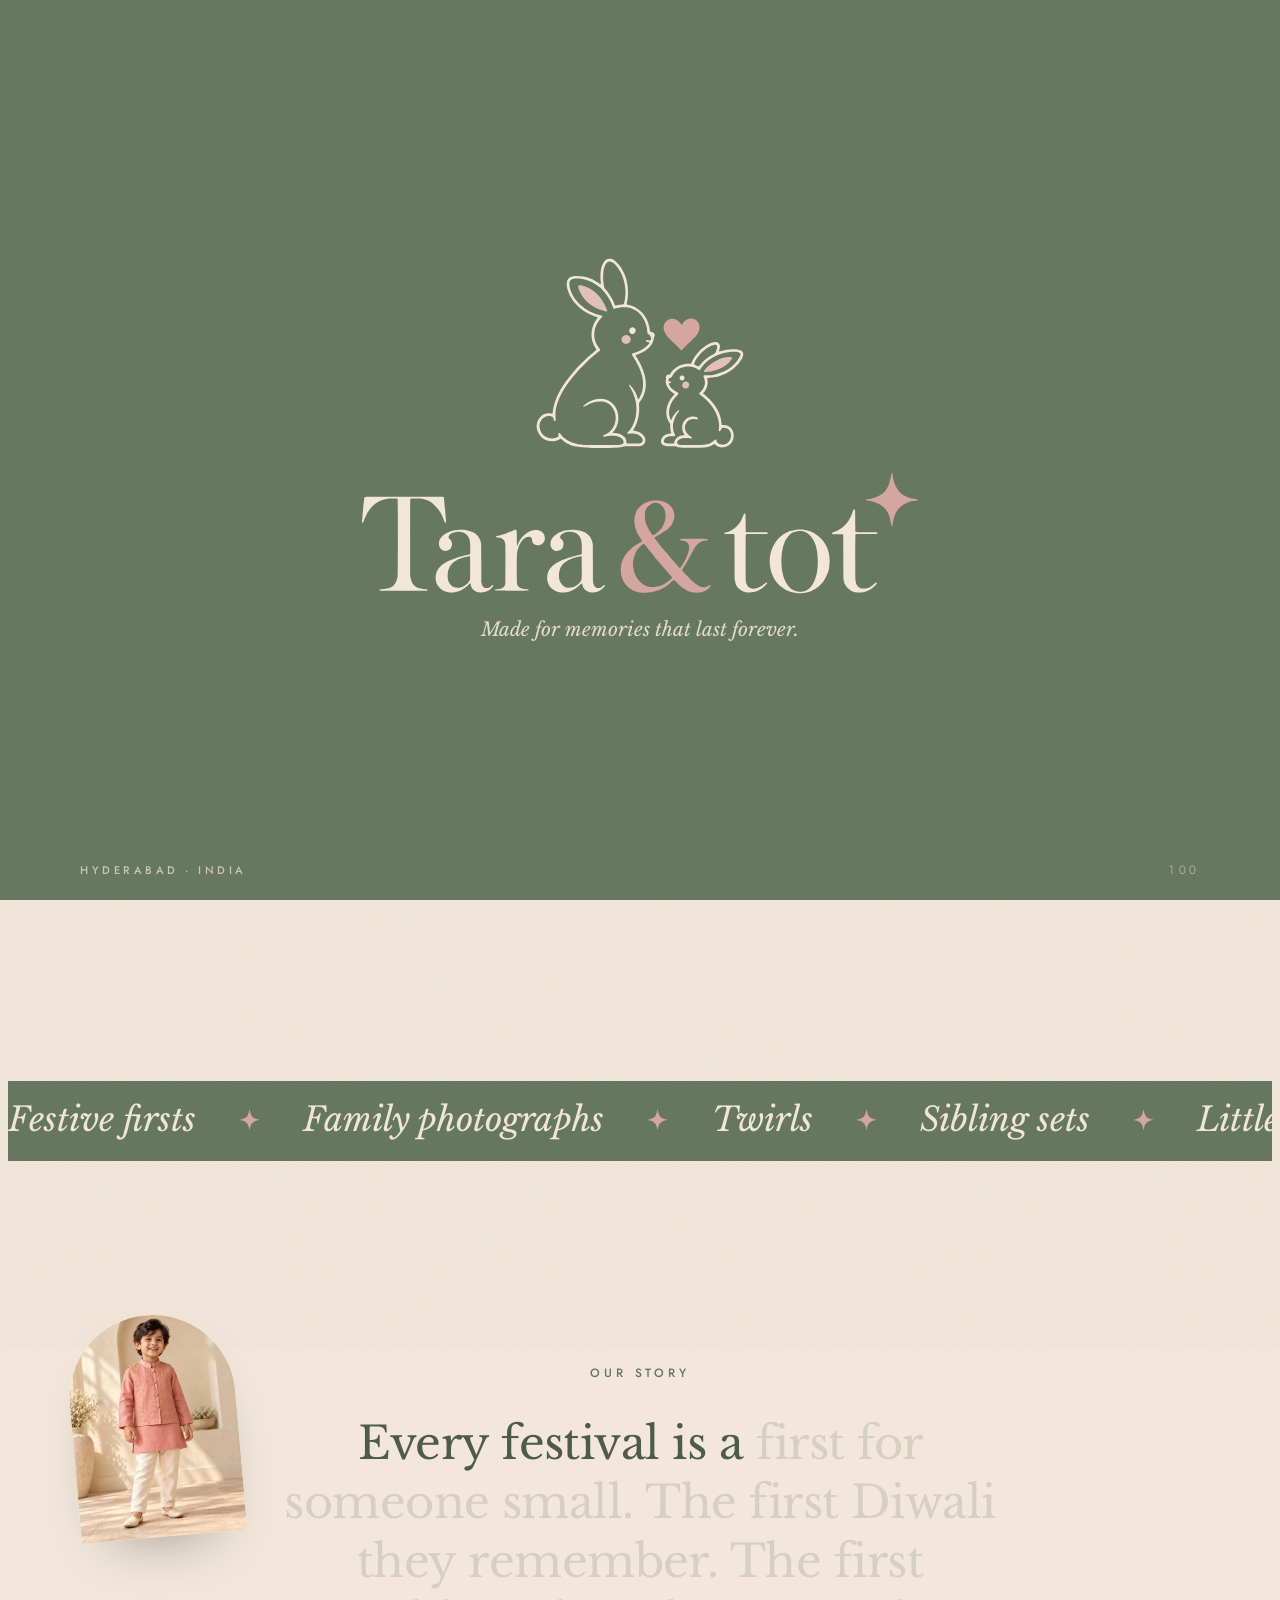
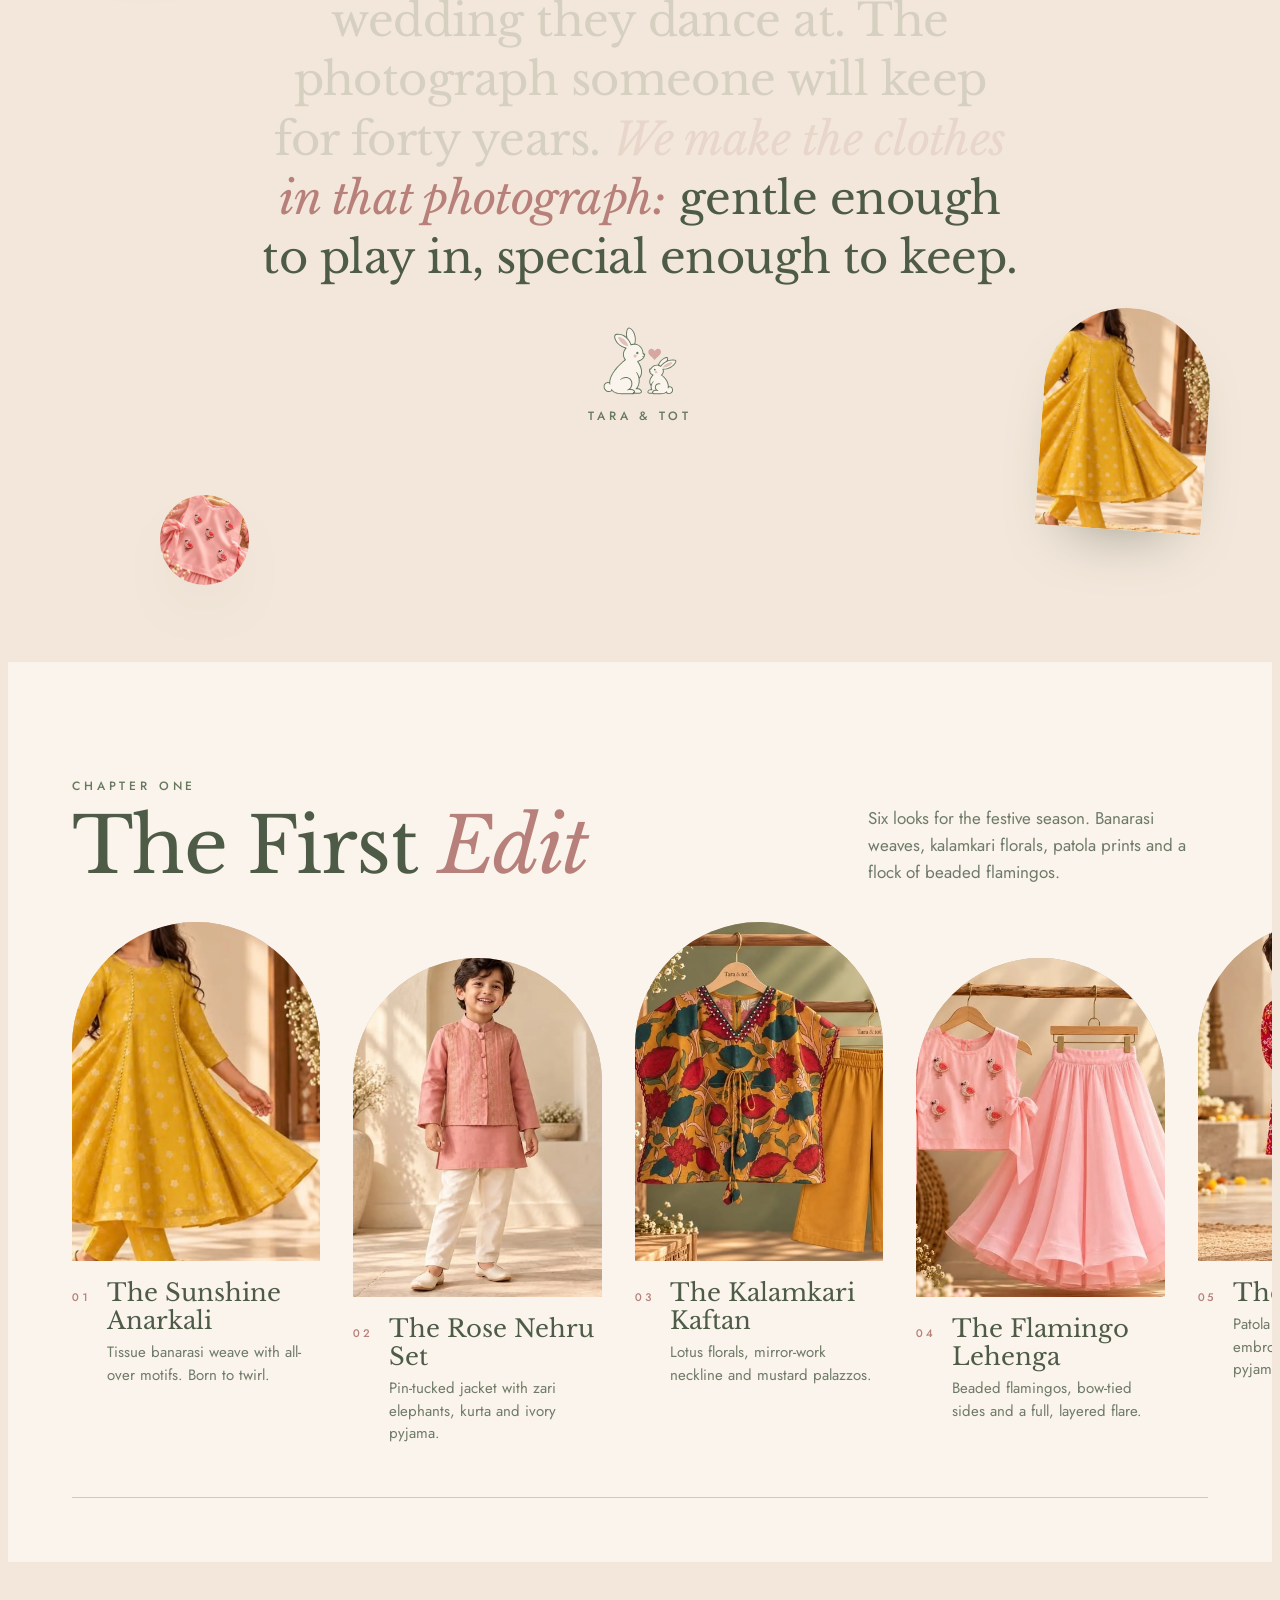
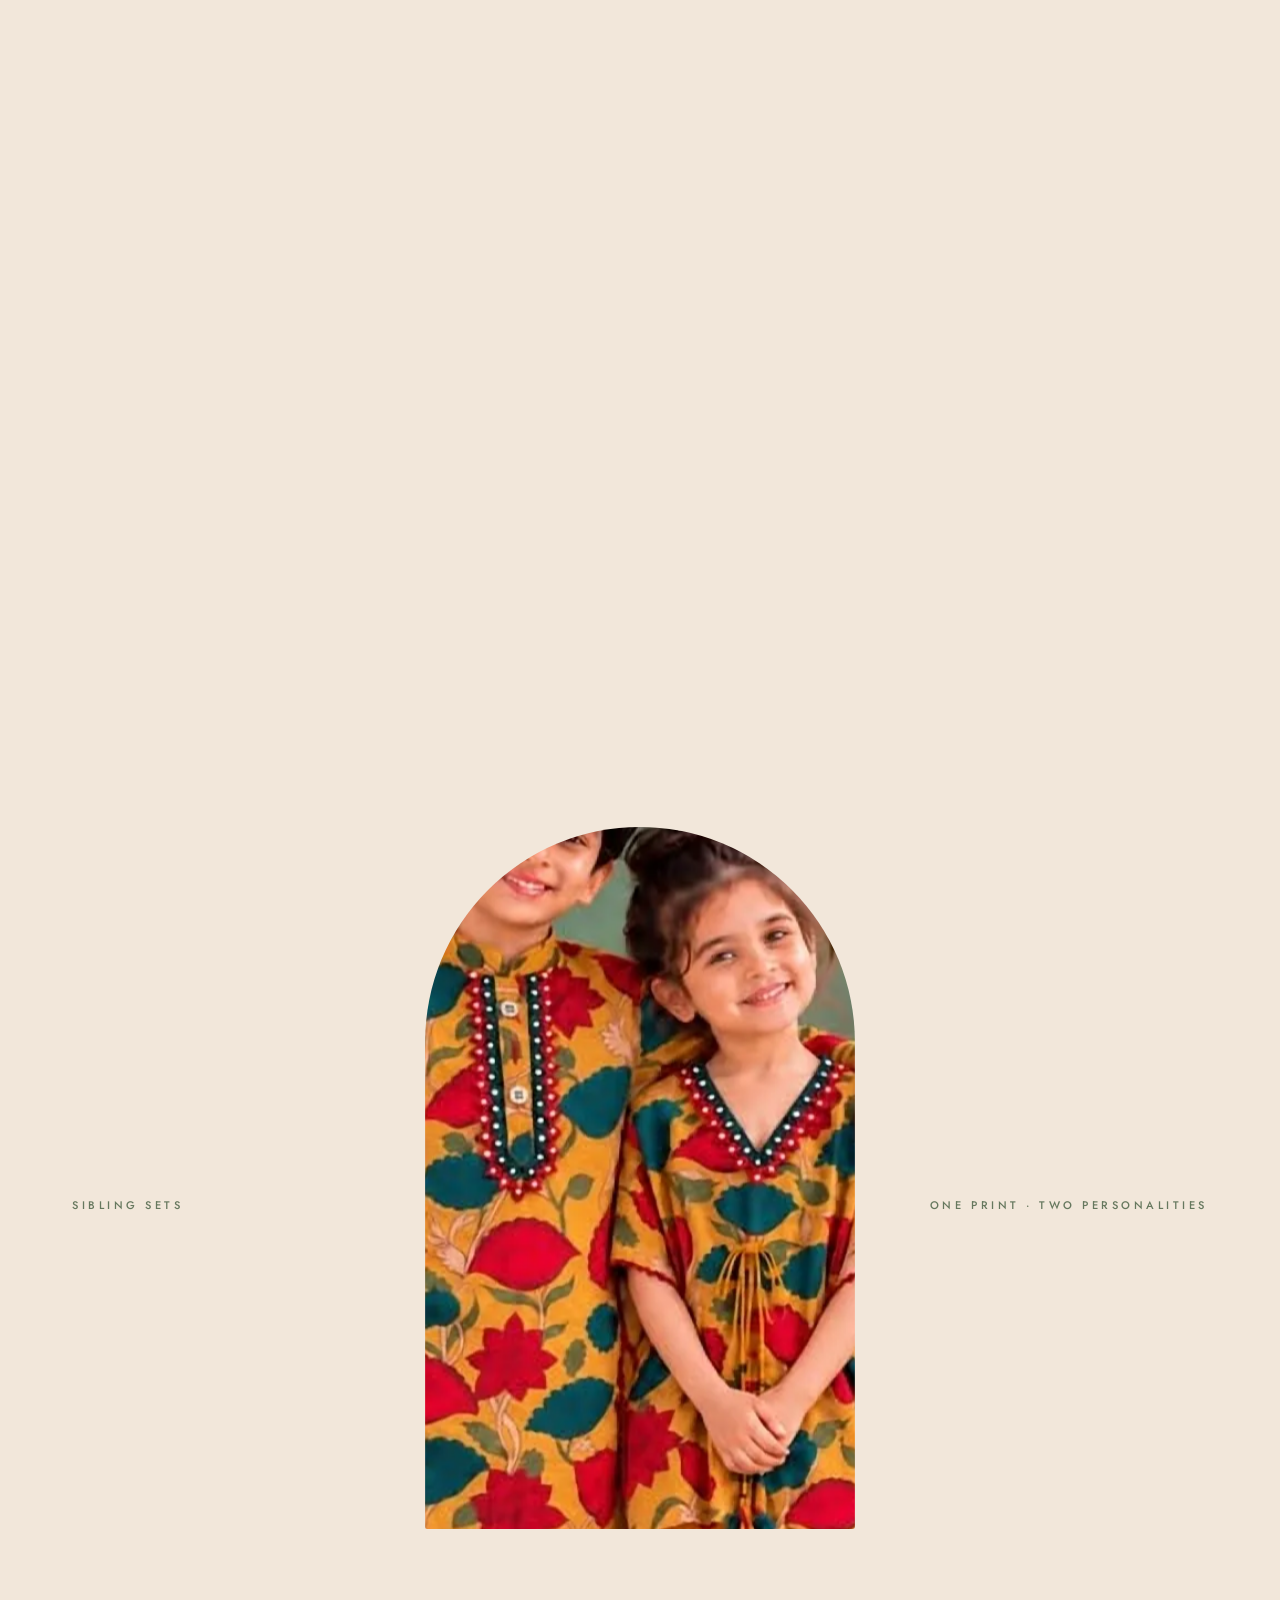
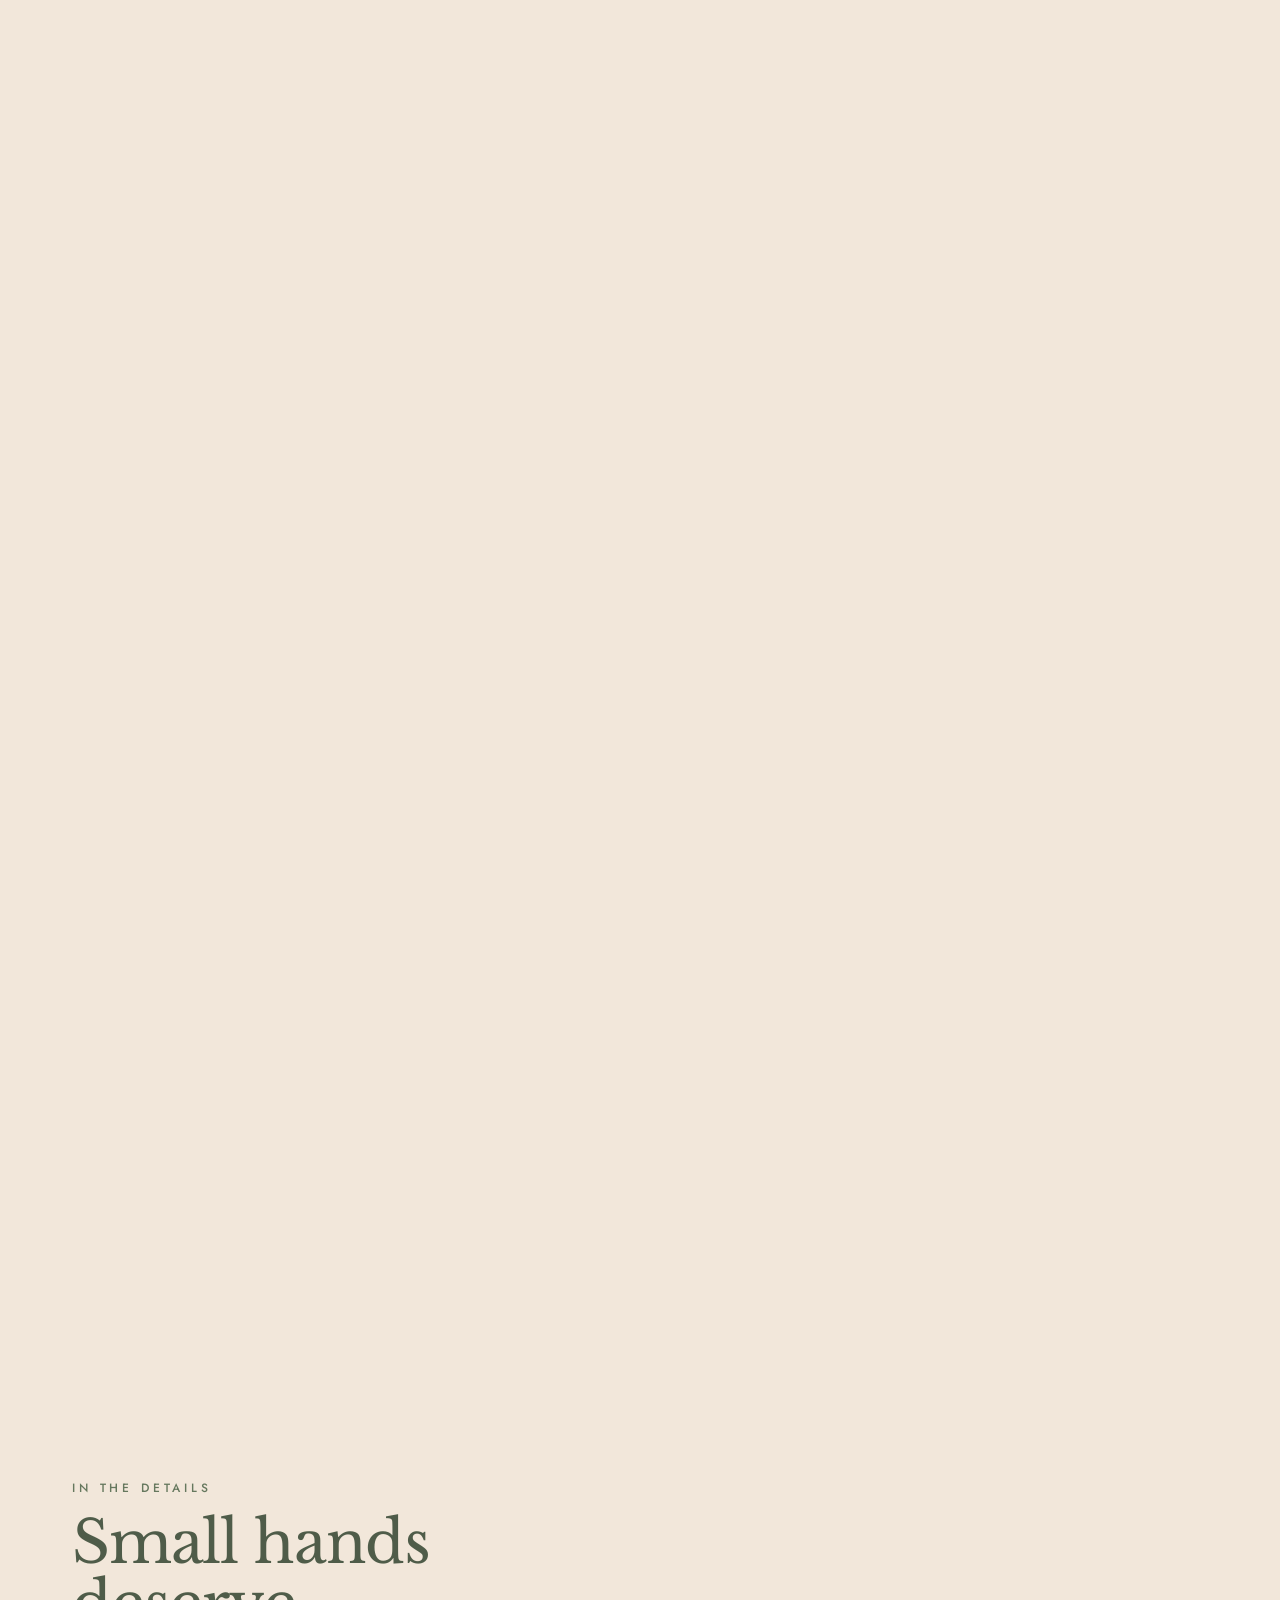
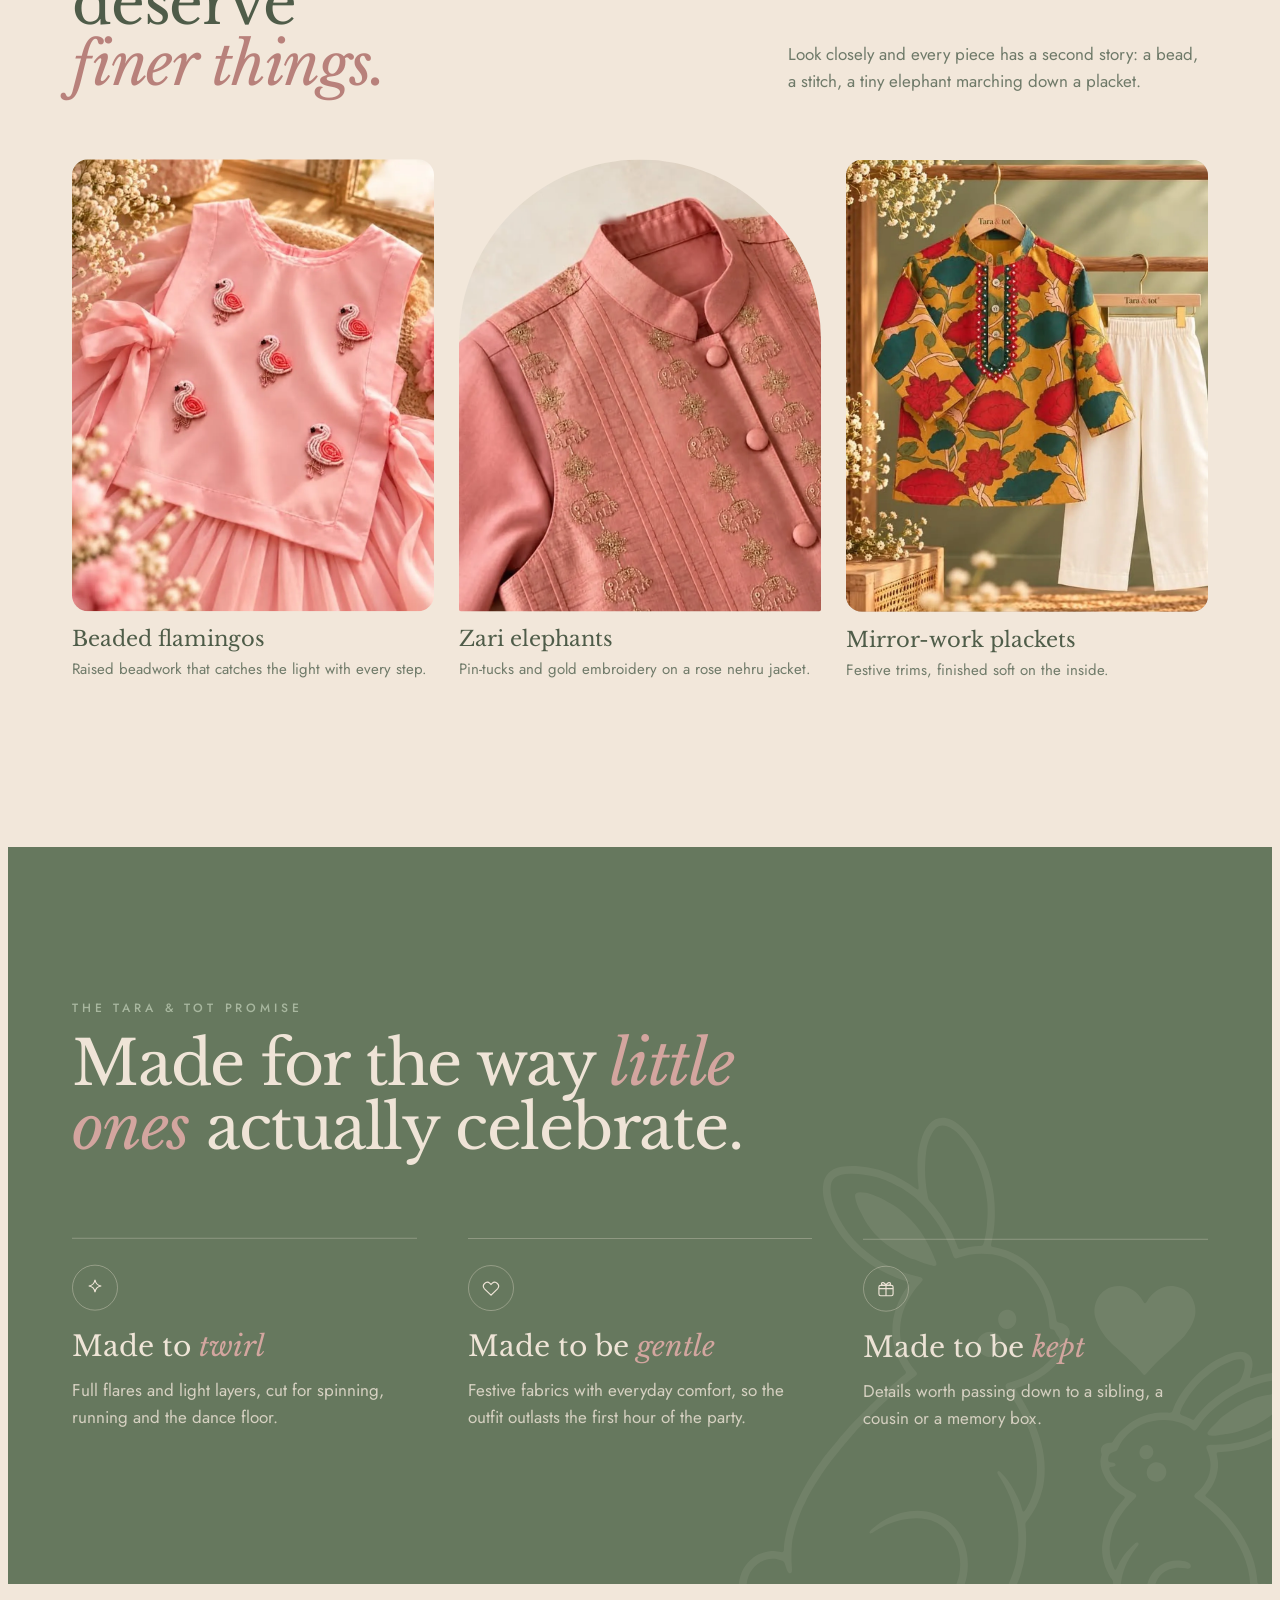
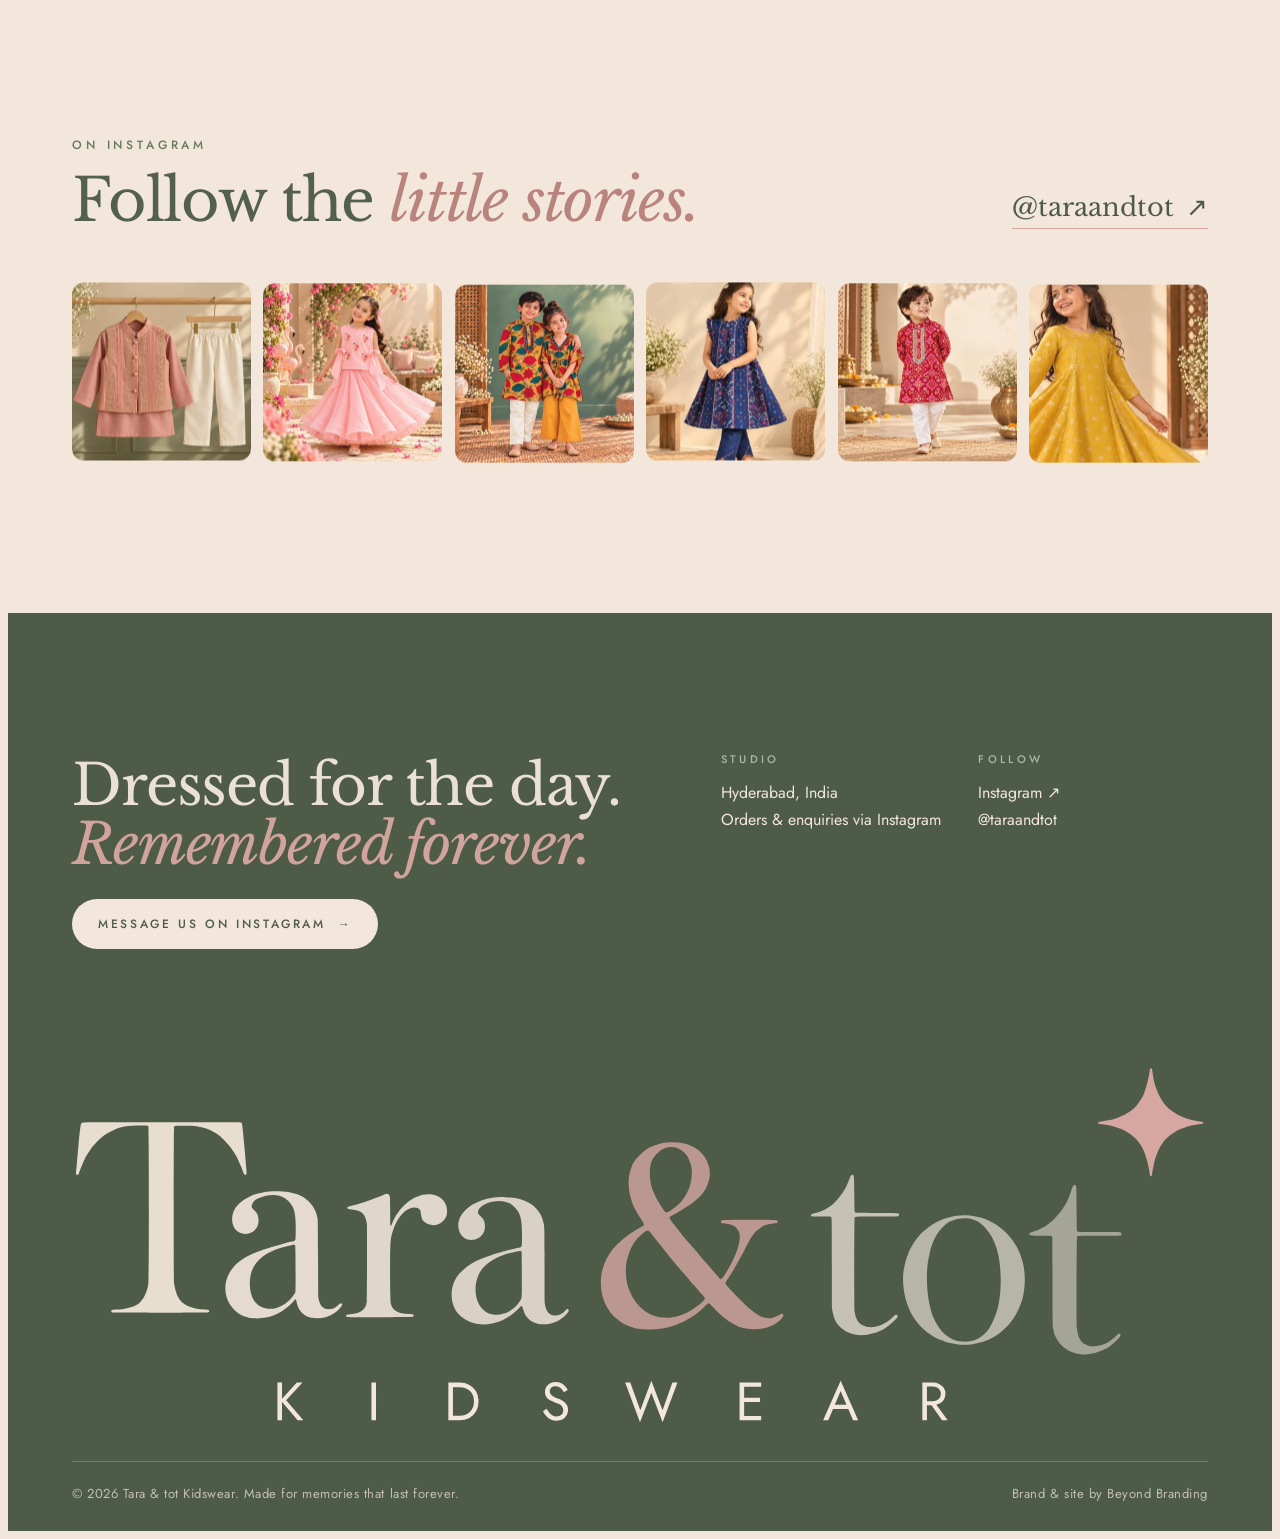
==== commit 8f109b75: "new" ====
--- a/index.html
+++ b/index.html
@@ -12,7 +12,7 @@
 <link rel="icon" type="image/svg+xml" href="assets/images/favicon.svg">
 </head>
 <body>
-<div class="introon-sage" id="intro" aria-hidden="true">
+<div class="intro on-sage" id="intro" aria-hidden="true">
   <div class="intro-inner">
     <svg class="logo-icon" viewBox="654 460 1184 1086" role="img" aria-label="Tara &amp; tot bunnies"><path class="f-fill" d="M977.67 1536.66C931.60 1536.19 915.62 1534.94 888.01 1529.63C870.13 1526.19 847.28 1518.25 835.20 1511.27C822.96 1504.21 813.52 1497.41 804.38 1489.08C798.56 1483.77 798.24 1483.75 790.60 1488.24C785.14 1491.44 784.03 1491.96 778.26 1494.02C733.86 1509.93 685.52 1487.58 669.00 1443.50C662.80 1426.95 661.79 1414.88 665.18 1397.80C669.76 1374.75 686.24 1354.12 706.46 1346.09C718.05 1341.50 731.70 1340.01 743.03 1342.10C752.83 1343.91 753.76 1343.33 754.35 1335.08C755.83 1314.16 759.34 1298.18 768.29 1271.64C772.92 1257.89 785.47 1230.39 793.83 1215.67C795.33 1213.01 797.51 1209.11 798.67 1207.00C803.41 1198.36 818.34 1175.28 825.20 1166.00C826.49 1164.26 828.65 1161.18 829.99 1159.17C833.40 1154.07 842.34 1142.61 851.83 1131.17C856.24 1125.85 861.19 1119.85 862.83 1117.83C866.16 1113.71 877.03 1101.07 883.73 1093.50C897.30 1078.19 937.64 1038.05 955.68 1021.92C958.70 1019.22 962.74 1015.57 964.67 1013.81C966.59 1012.04 969.52 1009.46 971.17 1008.06C972.82 1006.67 975.44 1004.39 977.00 1002.99C981.43 999.02 991.50 990.41 995.10 987.52C1000.53 983.17 1000.71 981.62 996.48 975.67C995.25 973.93 989.99 964.70 987.46 959.83C984.43 954.00 978.78 940.38 977.69 936.32C965.70 891.33 974.45 847.98 1003.51 808.33C1008.01 802.19 1007.75 800.50 1002.06 798.81C983.85 793.40 960.82 783.42 942.67 773.07C917.95 758.98 893.21 737.82 876.32 716.32C874.24 713.67 871.47 710.15 870.18 708.50C863.16 699.54 852.53 681.99 848.17 672.17C830.54 632.46 827.84 604.07 840.01 586.17C846.70 576.33 854.64 571.53 868.97 568.67C880.13 566.45 899.59 566.14 912.52 567.98C933.15 570.92 948.94 574.84 963.55 580.63C975.18 585.24 975.48 585.37 982.17 588.92C994.92 595.70 1003.60 600.81 1010.50 605.61C1025.96 616.38 1025.95 616.38 1024.33 600.21C1022.82 585.16 1022.39 557.93 1023.50 548.67C1025.52 532.00 1026.29 528.01 1030.05 514.85C1033.83 501.66 1040.55 488.68 1047.23 481.65C1068.61 459.19 1100.64 469.05 1129.05 506.83C1145.59 528.84 1154.50 545.10 1163.48 569.67C1166.47 577.86 1167.53 581.47 1171.16 595.88C1180.69 633.68 1181.02 681.21 1172.00 719.53C1170.14 727.47 1170.73 728.31 1179.37 730.02C1220.33 738.11 1255.63 762.86 1276.81 798.33C1284.13 810.60 1287.40 817.43 1291.26 828.50C1296.31 842.99 1300.26 859.42 1301.84 872.50C1302.69 879.52 1303.45 880.50 1309.02 881.63C1326.36 885.15 1333.48 897.29 1326.54 911.50C1324.31 916.05 1324.16 916.56 1323.50 921.50C1321.99 932.80 1319.64 939.47 1313.65 949.49C1297.50 976.51 1269.17 997.07 1229.54 1010.53C1219.44 1013.97 1219.42 1014.04 1226.49 1024.83C1228.65 1028.13 1232.18 1033.91 1234.34 1037.67C1236.49 1041.43 1239.65 1046.90 1241.36 1049.83C1257.99 1078.46 1272.16 1117.40 1276.66 1146.83C1280.19 1169.98 1279.29 1198.78 1274.50 1215.81C1272.58 1222.63 1269.48 1232.49 1268.26 1235.67C1267.52 1237.59 1266.26 1240.89 1265.45 1243.00C1261.54 1253.15 1250.68 1271.33 1243.82 1279.19C1239.83 1283.78 1239.53 1285.15 1240.50 1294.50C1241.75 1306.52 1241.83 1327.94 1240.65 1338.96C1239.49 1349.86 1236.79 1365.10 1234.69 1372.55C1233.98 1375.09 1232.85 1379.27 1232.18 1381.83C1229.39 1392.53 1226.13 1401.21 1220.41 1413.17C1216.67 1421.00 1215.40 1423.33 1210.87 1430.71C1206.15 1438.39 1206.62 1439.15 1217.00 1440.67C1245.99 1444.89 1266.42 1458.98 1274.02 1479.99C1277.29 1489.04 1277.13 1499.43 1273.60 1506.47C1267.79 1518.06 1259.76 1523.65 1245.00 1526.37C1240.83 1527.14 1240.83 1527.14 1199.33 1527.32C1157.83 1527.50 1157.83 1527.50 1154.83 1528.56C1145.72 1531.77 1143.72 1532.39 1139.95 1533.15C1123.36 1536.51 1072.44 1537.61 977.67 1536.66ZM1504.00 1535.97C1469.27 1535.59 1463.37 1534.93 1453.69 1530.35C1447.10 1527.23 1448.09 1527.33 1424.69 1527.33C1392.90 1527.32 1386.12 1526.56 1378.01 1522.12C1359.35 1511.90 1359.97 1485.96 1379.28 1469.45C1388.86 1461.26 1399.77 1456.95 1415.10 1455.29C1421.68 1454.58 1422.31 1453.45 1420.16 1446.16C1417.20 1436.15 1416.19 1427.85 1416.18 1413.50C1416.16 1399.99 1416.42 1401.16 1412.33 1395.67C1409.69 1392.13 1402.60 1378.41 1400.70 1373.17C1394.94 1357.30 1392.84 1339.46 1394.97 1324.67C1397.82 1304.92 1401.85 1292.23 1411.15 1273.64C1415.03 1265.90 1425.19 1251.33 1432.86 1242.50C1441.68 1232.35 1441.71 1232.92 1432.06 1226.56C1418.04 1217.31 1411.14 1210.47 1402.53 1197.26C1393.03 1182.68 1388.78 1164.06 1392.13 1151.67C1393.18 1147.80 1393.21 1145.96 1392.29 1142.69C1389.50 1132.73 1396.86 1123.95 1408.67 1123.16C1414.09 1122.79 1414.44 1122.55 1418.38 1116.27C1429.31 1098.89 1452.50 1079.38 1471.00 1072.00C1489.86 1064.46 1502.30 1062.15 1522.56 1062.39C1535.06 1062.53 1533.81 1063.30 1538.02 1052.83C1550.78 1021.08 1579.09 986.87 1610.67 965.04C1618.75 959.45 1621.02 958.10 1631.83 952.42C1655.56 939.96 1672.29 936.91 1684.30 942.86C1696.68 948.99 1699.80 963.15 1693.33 983.87C1690.48 993.03 1691.80 994.16 1701.52 990.86C1741.04 977.46 1798.80 976.32 1817.26 988.58C1827.96 995.68 1831.07 1008.45 1825.56 1022.67C1818.84 1040.00 1799.21 1066.33 1782.17 1080.87C1780.70 1082.12 1778.26 1084.30 1776.74 1085.73C1764.53 1097.16 1737.94 1113.85 1720.67 1120.91C1696.76 1130.69 1683.68 1134.85 1668.50 1137.50C1665.02 1138.11 1660.39 1138.92 1658.23 1139.30C1651.83 1140.43 1643.35 1141.35 1635.29 1141.80C1624.88 1142.39 1624.12 1142.91 1625.18 1148.75C1628.35 1166.29 1628.35 1171.05 1625.13 1185.67C1622.23 1198.85 1615.03 1213.15 1606.46 1222.78C1600.62 1229.33 1600.70 1229.64 1610.18 1236.83C1612.35 1238.48 1615.34 1240.97 1616.82 1242.35C1618.29 1243.73 1621.67 1246.73 1624.33 1249.01C1641.15 1263.42 1661.22 1286.84 1673.23 1306.08C1693.25 1338.14 1704.00 1368.24 1706.01 1397.83C1706.61 1406.71 1707.52 1407.70 1714.36 1406.98C1757.70 1402.45 1787.00 1448.78 1769.50 1494.18C1767.14 1500.30 1766.01 1502.21 1758.91 1512.13C1751.73 1522.16 1733.97 1531.44 1718.34 1533.33C1701.31 1535.38 1682.39 1529.46 1671.04 1518.53C1666.08 1513.75 1665.85 1513.71 1660.17 1517.00C1638.84 1529.31 1618.29 1534.50 1585.00 1535.99C1576.87 1536.35 1537.85 1536.34 1504.00 1535.97Z"/><path class="f-blush" d="M1499.79 1201.02C1492.46 1199.85 1486.70 1195.17 1484.78 1188.83C1480.85 1175.82 1491.21 1160.95 1503.36 1162.15C1513.97 1163.19 1520.44 1168.12 1522.67 1176.87C1526.33 1191.17 1514.75 1203.41 1499.79 1201.02ZM1611.30 1108.66C1609.38 1108.34 1607.92 1107.59 1607.05 1106.49C1604.71 1103.51 1606.36 1100.69 1616.63 1090.16C1619.68 1087.04 1624.86 1081.66 1628.14 1078.20C1635.25 1070.74 1638.16 1068.46 1653.50 1058.29C1671.73 1046.20 1675.95 1043.81 1687.50 1039.05C1691.90 1037.24 1697.10 1035.07 1699.05 1034.24C1707.98 1030.42 1719.47 1027.64 1733.83 1025.83C1738.89 1025.18 1744.04 1024.51 1745.27 1024.34C1750.21 1023.62 1759.64 1024.09 1762.25 1025.18C1764.93 1026.30 1765.78 1029.10 1764.37 1032.17C1763.49 1034.08 1755.87 1045.86 1754.23 1047.83C1746.86 1056.71 1738.33 1064.93 1732.18 1069.07C1729.97 1070.56 1725.99 1073.32 1723.33 1075.19C1720.67 1077.06 1716.77 1079.53 1714.67 1080.68C1712.56 1081.82 1708.88 1083.85 1706.50 1085.18C1697.06 1090.44 1693.59 1091.98 1685.00 1094.67C1681.98 1095.62 1677.51 1097.13 1675.08 1098.02C1665.67 1101.48 1655.75 1104.07 1647.83 1105.14C1645.63 1105.44 1641.13 1106.05 1637.83 1106.49C1634.53 1106.94 1630.33 1107.53 1628.50 1107.80C1622.46 1108.72 1614.09 1109.13 1611.30 1108.66ZM1162.50 949.99C1154.22 948.34 1144.84 939.64 1142.89 931.80C1140.44 922.00 1144.19 911.49 1152.14 905.85C1163.20 898.01 1174.34 898.00 1184.27 905.82C1205.02 922.16 1188.71 955.24 1162.50 949.99ZM1053.80 767.18C1052.67 766.93 1050.27 766.25 1048.46 765.67C1046.65 765.08 1042.67 763.95 1039.61 763.16C1034.49 761.82 1030.50 760.35 1023.44 757.19C1021.95 756.53 1018.30 755.23 1015.35 754.32C1008.66 752.25 996.63 746.82 990.08 742.90C988.11 741.72 984.27 739.53 981.54 738.03C952.20 721.89 926.35 695.48 912.84 667.83C910.95 663.98 908.51 659.21 907.41 657.24C902.45 648.34 897.33 632.75 897.33 626.54C897.33 619.50 904.77 617.47 919.46 620.50C929.05 622.48 951.36 631.51 959.07 636.53C960.40 637.40 962.70 638.65 964.17 639.31C979.64 646.24 1000.32 663.33 1016.81 682.83C1019.14 685.58 1022.14 689.13 1023.48 690.71C1032.16 700.97 1048.57 729.82 1054.16 744.67C1055.37 747.88 1057.43 752.73 1058.75 755.46C1063.24 764.81 1061.51 768.92 1053.80 767.18Z"/><path class="f-ink" d="M976.67 1536.64C930.88 1536.16 914.08 1534.80 886.50 1529.33C872.83 1526.63 857.76 1521.88 847.33 1517.01C845.41 1516.11 842.18 1514.64 840.17 1513.75C838.15 1512.85 834.77 1511.07 832.67 1509.78C830.56 1508.49 827.41 1506.56 825.67 1505.49C819.42 1501.65 809.36 1493.84 803.49 1488.27C798.36 1483.40 798.79 1483.40 790.17 1488.54C759.17 1507.01 715.37 1500.94 689.16 1474.54C671.45 1456.69 660.85 1429.38 663.48 1408.32C666.56 1383.59 674.58 1368.69 692.83 1353.78C699.12 1348.65 708.12 1344.70 718.17 1342.69C729.22 1340.47 734.01 1340.44 745.24 1342.53C752.94 1343.96 754.32 1342.96 754.34 1335.90C754.37 1325.28 758.44 1302.98 763.22 1287.33C768.57 1269.79 771.40 1262.12 776.84 1250.33C777.81 1248.22 779.98 1243.52 781.65 1239.89C785.79 1230.90 790.52 1221.48 793.83 1215.67C795.34 1213.01 797.78 1208.66 799.25 1206.00C804.12 1197.22 818.40 1175.21 825.21 1166.00C826.49 1164.26 828.92 1160.81 830.59 1158.33C833.52 1154.02 841.62 1143.45 846.30 1137.83C852.66 1130.21 860.20 1121.09 862.83 1117.83C866.19 1113.68 877.11 1100.97 883.74 1093.51C897.11 1078.44 937.24 1038.45 954.16 1023.33C957.35 1020.49 962.10 1016.20 964.72 1013.79C967.35 1011.38 970.72 1008.38 972.21 1007.12C973.70 1005.86 978.42 1001.78 982.71 998.04C986.99 994.31 992.25 989.84 994.40 988.12C1000.78 982.99 1000.99 982.20 997.41 977.03C996.29 975.42 993.99 971.65 992.29 968.64C983.24 952.63 978.58 941.28 975.84 928.50C966.69 885.89 976.17 845.28 1004.08 807.59C1008.07 802.20 1007.94 800.45 1003.46 799.17C984.77 793.85 960.61 783.39 941.23 772.26C918.14 758.99 891.17 735.83 876.86 716.98C875.40 715.07 873.19 712.27 871.94 710.77C864.90 702.31 852.86 682.78 848.13 672.12C834.94 642.43 830.41 620.53 833.64 602.17C835.90 589.35 843.34 578.89 854.15 573.36C875.64 562.37 925.16 565.57 963.00 580.40C974.88 585.06 974.78 585.01 981.83 588.75C995.65 596.07 1004.99 601.63 1013.00 607.31C1022.89 614.31 1023.66 614.67 1024.87 612.82C1025.52 611.83 1025.48 611.04 1024.20 598.83C1022.75 584.99 1022.44 556.54 1023.64 547.33C1025.72 531.34 1026.20 528.76 1028.98 518.61C1038.88 482.46 1057.22 465.63 1081.47 470.45C1096.21 473.38 1114.07 487.03 1129.05 506.83C1144.05 526.67 1154.95 546.06 1161.81 565.17C1162.67 567.55 1164.19 571.72 1165.20 574.44C1166.20 577.15 1167.46 581.20 1167.99 583.44C1168.52 585.67 1169.56 589.71 1170.29 592.41C1178.51 622.72 1180.84 662.53 1176.32 695.67C1175.42 702.29 1172.84 716.26 1171.64 721.06C1170.03 727.49 1170.76 728.47 1178.17 729.81C1194.66 732.80 1211.39 739.02 1225.00 747.23C1251.00 762.90 1266.57 779.39 1282.12 807.70C1291.39 824.58 1299.73 852.35 1302.01 874.00C1302.55 879.10 1303.56 880.66 1306.67 881.20C1317.52 883.07 1323.67 886.72 1327.16 893.36C1330.34 899.42 1330.14 904.21 1326.37 911.83C1324.14 916.36 1324.19 916.19 1323.49 921.55C1322.05 932.55 1319.59 939.57 1313.76 949.34C1297.26 976.98 1267.75 998.11 1227.18 1011.35C1219.27 1013.93 1219.28 1013.82 1226.22 1024.41C1228.53 1027.94 1231.92 1033.46 1233.75 1036.67C1235.58 1039.88 1237.86 1043.85 1238.82 1045.50C1244.14 1054.61 1245.94 1057.96 1249.76 1065.83C1269.52 1106.59 1278.84 1141.63 1278.81 1175.00C1278.81 1180.83 1278.62 1187.43 1278.39 1189.83C1276.91 1205.10 1275.75 1212.10 1273.53 1219.17C1272.90 1221.18 1271.76 1224.93 1271.00 1227.50C1270.23 1230.07 1269.01 1233.74 1268.27 1235.67C1267.53 1237.59 1266.26 1240.89 1265.45 1243.00C1261.48 1253.32 1250.48 1271.71 1243.75 1279.27C1239.58 1283.95 1239.51 1284.36 1240.71 1296.59C1243.00 1320.04 1240.47 1352.01 1234.69 1372.55C1233.98 1375.09 1232.85 1379.27 1232.18 1381.83C1229.35 1392.65 1226.14 1401.19 1220.21 1413.59C1216.69 1420.96 1214.45 1424.99 1209.43 1432.98C1208.14 1435.05 1207.67 1436.12 1207.67 1437.01C1207.67 1439.26 1207.50 1439.20 1220.00 1441.15C1248.42 1445.58 1269.51 1461.97 1275.38 1484.19C1276.63 1488.90 1276.54 1499.04 1275.22 1502.81C1271.47 1513.54 1264.21 1520.61 1253.14 1524.31C1244.41 1527.23 1246.99 1527.09 1199.67 1527.31C1152.67 1527.54 1158.27 1527.21 1150.25 1530.20C1141.36 1533.50 1135.58 1534.38 1113.00 1535.82C1096.62 1536.87 1034.83 1537.24 976.67 1536.64ZM1504.00 1535.97C1469.31 1535.59 1462.68 1534.85 1453.68 1530.34C1447.38 1527.18 1448.84 1527.33 1425.18 1527.33C1396.45 1527.32 1391.33 1526.97 1383.73 1524.50C1358.51 1516.31 1357.72 1485.52 1382.26 1467.04C1391.20 1460.30 1401.15 1456.79 1415.82 1455.21C1422.30 1454.51 1422.57 1454.01 1420.35 1446.79C1416.91 1435.54 1415.69 1423.41 1416.32 1406.46C1416.49 1401.66 1415.91 1400.10 1412.33 1395.67C1409.63 1392.34 1401.73 1376.63 1399.92 1371.00C1394.81 1355.12 1393.01 1340.06 1394.68 1327.11C1396.93 1309.63 1400.54 1296.36 1406.58 1283.33C1408.33 1279.57 1410.02 1275.88 1410.35 1275.13C1413.73 1267.28 1426.39 1249.47 1436.62 1238.18C1440.92 1233.44 1440.82 1231.84 1436.05 1229.10C1428.04 1224.48 1417.80 1216.58 1413.46 1211.65C1395.53 1191.33 1387.33 1167.83 1392.30 1151.00C1393.55 1146.76 1393.55 1146.71 1392.46 1143.33C1389.12 1132.99 1396.83 1123.55 1408.92 1123.18C1414.28 1123.01 1414.22 1123.06 1418.95 1115.35C1428.55 1099.71 1452.52 1079.60 1470.33 1072.24C1488.60 1064.70 1502.80 1062.04 1522.56 1062.44C1535.24 1062.69 1533.91 1063.54 1538.18 1052.50C1545.51 1033.59 1560.49 1011.53 1579.77 991.26C1590.69 979.78 1608.55 965.48 1621.00 958.26C1655.22 938.40 1677.74 934.67 1689.83 946.85C1697.66 954.73 1698.78 966.52 1693.34 983.83C1690.40 993.18 1691.31 994.50 1698.83 991.79C1739.29 977.20 1800.83 975.99 1818.50 989.44C1835.77 1002.58 1829.79 1027.16 1800.98 1061.46C1797.50 1065.60 1785.35 1078.12 1782.21 1080.80C1780.90 1081.91 1778.45 1084.12 1776.75 1085.70C1769.47 1092.53 1753.57 1103.62 1740.17 1111.23C1729.13 1117.50 1726.21 1118.86 1711.83 1124.49C1708.90 1125.63 1705.15 1127.11 1703.50 1127.77C1695.64 1130.90 1677.50 1136.06 1670.46 1137.17C1668.65 1137.46 1664.32 1138.21 1660.83 1138.84C1652.44 1140.37 1641.56 1141.59 1634.17 1141.84C1624.37 1142.17 1623.76 1142.72 1625.32 1149.85C1628.46 1164.25 1628.26 1173.39 1624.48 1188.41C1621.21 1201.36 1613.71 1215.24 1604.97 1224.50C1600.68 1229.04 1600.82 1229.81 1606.64 1234.09C1610.94 1237.26 1614.28 1240.00 1617.51 1243.00C1618.98 1244.38 1622.14 1247.15 1624.51 1249.16C1640.56 1262.77 1660.87 1286.38 1672.62 1305.08C1693.72 1338.67 1704.25 1368.54 1706.19 1400.33C1706.57 1406.68 1707.39 1407.58 1712.31 1407.13C1749.04 1403.73 1775.72 1430.68 1774.56 1470.00C1774.22 1481.77 1770.22 1495.85 1765.14 1503.17C1764.12 1504.63 1762.23 1507.41 1760.93 1509.33C1752.52 1521.81 1735.23 1531.48 1717.93 1533.38C1700.76 1535.26 1681.91 1529.26 1671.10 1518.47C1666.14 1513.52 1665.94 1513.49 1660.43 1516.81C1640.37 1528.90 1618.05 1534.57 1584.83 1536.01C1576.79 1536.35 1537.18 1536.34 1504.00 1535.97ZM1114.00 1520.38C1142.55 1518.84 1151.10 1515.62 1153.21 1505.59C1155.06 1496.80 1149.07 1486.18 1138.16 1478.92C1130.43 1473.78 1123.04 1471.34 1108.67 1469.19C1099.64 1467.83 1076.81 1467.83 1067.17 1469.18C1065.15 1469.46 1060.80 1470.06 1057.50 1470.50C1054.20 1470.94 1049.72 1471.61 1047.55 1471.99C1039.62 1473.35 1036.67 1472.62 1036.67 1469.30C1036.67 1467.54 1038.53 1466.11 1044.20 1463.53C1064.73 1454.17 1076.30 1445.59 1087.60 1431.33C1090.74 1427.37 1091.67 1425.90 1096.28 1417.57C1116.45 1381.14 1111.94 1332.78 1085.57 1302.81C1077.19 1293.29 1070.81 1288.52 1058.17 1282.35C1034.33 1270.72 996.97 1272.55 963.16 1287.00C957.21 1289.54 944.14 1296.63 934.81 1302.37C928.57 1306.20 925.82 1306.37 926.47 1302.85C927.26 1298.67 945.31 1284.28 959.27 1276.71C1006.07 1251.36 1056.40 1254.45 1089.89 1284.74C1118.53 1310.65 1130.55 1353.65 1121.11 1396.50C1117.62 1412.35 1106.88 1433.42 1096.57 1444.65C1090.12 1451.66 1090.48 1452.29 1101.33 1452.99C1121.82 1454.33 1136.10 1458.68 1149.50 1467.69C1162.90 1476.69 1170.18 1490.02 1169.54 1504.39C1169.16 1512.78 1166.25 1511.99 1198.47 1512.22C1238.41 1512.51 1244.46 1512.06 1251.63 1508.33C1271.50 1497.99 1259.02 1469.50 1230.18 1459.35C1220.09 1455.80 1198.17 1454.47 1185.33 1456.63C1178.69 1457.74 1175.71 1457.32 1174.72 1455.15C1173.68 1452.87 1174.55 1451.22 1179.58 1445.96C1186.33 1438.89 1189.47 1434.79 1198.57 1421.22C1206.32 1409.64 1216.87 1383.30 1220.62 1366.16C1230.64 1320.30 1226.35 1273.02 1208.33 1230.67C1201.23 1214.00 1194.30 1200.79 1187.09 1190.23C1183.01 1184.24 1182.42 1181.40 1185.02 1180.32C1186.80 1179.59 1187.89 1180.32 1193.39 1185.93C1204.08 1196.83 1211.56 1207.54 1219.64 1223.50C1227.20 1238.44 1229.68 1244.43 1232.54 1254.77C1234.31 1261.19 1234.98 1262.17 1237.04 1261.32C1241.68 1259.40 1253.86 1233.30 1259.29 1213.67C1263.71 1197.64 1264.56 1167.15 1261.14 1146.67C1256.35 1117.91 1244.86 1087.10 1227.27 1055.83C1225.52 1052.72 1223.08 1048.40 1221.86 1046.23C1220.65 1044.07 1218.85 1041.07 1217.87 1039.57C1216.89 1038.06 1214.44 1034.13 1212.43 1030.83C1210.42 1027.53 1207.02 1022.10 1204.87 1018.76C1202.73 1015.43 1200.76 1012.07 1200.49 1011.31C1198.96 1006.97 1201.00 1003.92 1206.50 1002.29C1234.71 993.93 1247.79 988.38 1265.11 977.38C1277.83 969.31 1293.33 954.60 1298.37 945.83C1300.08 942.85 1299.14 941.07 1295.48 940.36C1284.78 938.29 1279.67 935.50 1279.67 931.73C1279.66 928.30 1282.49 927.62 1290.35 929.15C1304.02 931.83 1306.04 931.11 1308.16 922.76C1309.76 916.50 1309.32 913.84 1306.05 909.85C1303.22 906.40 1302.05 904.58 1300.75 901.55C1298.90 897.25 1297.77 896.13 1294.67 895.52C1288.82 894.36 1288.27 893.45 1287.68 884.00C1285.71 852.40 1276.32 823.48 1260.73 801.00C1251.52 787.71 1245.76 781.19 1235.50 772.42C1220.03 759.21 1196.38 747.89 1179.21 745.49C1177.17 745.21 1173.10 744.61 1170.17 744.16C1149.21 740.94 1123.04 743.78 1105.08 751.21C1098.39 753.98 1096.91 752.96 1093.21 743.00C1091.04 737.18 1089.24 732.61 1085.37 723.17C1070.69 687.37 1042.01 648.77 1013.50 626.45C1009.95 623.67 992.63 611.86 990.00 610.42C978.53 604.17 973.81 601.72 970.00 600.05C967.52 598.96 964.45 597.59 963.17 597.00C959.15 595.13 949.14 591.71 939.34 588.84C923.62 584.23 903.87 581.64 888.00 582.10C854.06 583.10 844.42 594.41 849.48 627.28C853.33 652.33 870.57 686.56 891.21 710.17C892.65 711.82 894.42 713.92 895.14 714.83C897.06 717.28 907.93 728.21 912.17 731.96C918.16 737.27 931.40 747.55 937.17 751.38C948.23 758.73 967.65 769.79 971.33 770.84C971.79 770.97 974.34 772.09 977.00 773.33C988.89 778.89 1003.07 783.66 1021.53 788.29C1029.38 790.27 1030.82 790.83 1032.26 792.47C1034.54 795.06 1033.80 796.91 1028.21 802.67C1011.68 819.70 997.59 844.50 992.02 866.38C989.49 876.35 987.91 888.90 987.91 899.17C987.89 928.34 998.25 954.89 1018.90 978.63C1023.71 984.16 1023.19 986.25 1015.70 991.33C1011.56 994.14 992.56 1009.28 986.83 1014.33C985.90 1015.16 982.44 1018.16 979.16 1021.00C975.87 1023.84 969.87 1029.32 965.82 1033.17C961.77 1037.02 956.67 1041.82 954.49 1043.83C941.52 1055.81 907.72 1090.14 897.62 1101.57C896.45 1102.89 893.32 1106.42 890.66 1109.40C885.33 1115.39 879.86 1121.81 876.82 1125.67C875.74 1127.04 873.49 1129.75 871.82 1131.68C870.16 1133.61 867.60 1136.75 866.15 1138.66C864.69 1140.57 860.87 1145.29 857.66 1149.15C854.45 1153.01 850.32 1158.25 848.49 1160.79C846.66 1163.34 843.77 1167.24 842.05 1169.46C838.46 1174.12 822.96 1197.30 818.16 1205.17C808.53 1220.98 803.48 1230.00 799.10 1239.17C796.83 1243.93 794.68 1248.33 794.32 1248.93C790.69 1255.09 780.38 1282.79 776.99 1295.50C774.43 1305.06 771.93 1315.92 771.34 1320.00C769.51 1332.66 768.96 1355.48 770.14 1369.79C771.09 1381.20 770.71 1383.94 768.05 1385.20C764.05 1387.10 760.94 1382.52 757.03 1369.01C754.95 1361.82 754.72 1361.61 746.33 1358.85C739.53 1356.62 736.70 1356.19 730.54 1356.43C691.58 1358.00 668.18 1399.84 684.34 1439.02C689.54 1451.64 698.39 1463.33 707.83 1470.06C731.62 1487.02 762.13 1488.77 783.49 1474.40C787.67 1471.59 788.01 1470.37 786.17 1464.86C784.06 1458.57 784.85 1454.72 788.57 1453.13C791.89 1451.70 794.53 1453.19 798.09 1458.50C811.94 1479.16 837.09 1497.75 863.17 1506.61C865.37 1507.36 868.95 1508.58 871.14 1509.33C885.14 1514.12 909.22 1518.26 931.17 1519.66C939.31 1520.18 949.05 1520.67 953.50 1520.79C963.02 1521.03 1108.72 1520.66 1114.00 1520.38ZM1589.40 1520.33C1613.62 1519.14 1635.17 1514.08 1646.82 1506.86C1648.11 1506.06 1650.66 1504.54 1652.49 1503.49C1657.49 1500.62 1659.07 1499.35 1664.17 1494.14C1669.01 1489.19 1669.78 1488.67 1672.11 1488.67C1675.63 1488.67 1677.27 1491.03 1677.82 1496.92C1678.34 1502.40 1678.99 1503.74 1683.13 1507.84C1689.35 1514.00 1695.97 1516.83 1707.01 1518.04C1727.33 1520.26 1746.79 1508.75 1754.69 1489.85C1768.40 1457.05 1750.81 1422.28 1720.54 1422.34C1710.03 1422.36 1705.75 1424.70 1703.18 1431.85C1700.20 1440.15 1697.37 1443.47 1693.79 1442.89C1690.04 1442.28 1688.99 1439.31 1690.17 1432.67C1698.08 1388.00 1678.96 1332.74 1639.26 1285.55C1626.87 1270.82 1601.18 1247.59 1586.64 1237.96C1576.81 1231.46 1577.05 1229.17 1588.55 1219.56C1598.16 1211.53 1606.69 1197.37 1610.16 1183.70C1614.07 1168.25 1612.59 1155.13 1604.83 1136.53C1602.95 1132.02 1603.53 1129.61 1606.92 1127.95C1608.47 1127.19 1608.77 1127.17 1623.17 1126.92C1644.20 1126.54 1652.35 1125.68 1668.37 1122.15C1678.47 1119.92 1686.61 1117.63 1693.92 1114.97C1696.99 1113.84 1700.94 1112.44 1702.71 1111.83C1718.30 1106.51 1734.26 1097.99 1754.50 1084.18C1785.88 1062.76 1818.58 1017.48 1811.88 1004.73C1807.12 995.67 1780.06 992.58 1744.50 997.02C1715.63 1000.63 1694.29 1007.56 1664.12 1023.11C1637.11 1037.03 1604.81 1064.72 1591.14 1085.67C1581.55 1100.38 1580.41 1100.93 1573.38 1094.28C1566.74 1088.01 1553.55 1082.63 1535.90 1079.01C1517.10 1075.15 1491.69 1078.27 1474.33 1086.56C1453.48 1096.53 1435.79 1113.85 1427.16 1132.76C1424.20 1139.23 1423.27 1140.11 1418.08 1141.33C1410.85 1143.03 1406.83 1147.75 1406.42 1155.02C1406.10 1160.82 1407.15 1161.96 1413.58 1162.81C1419.06 1163.53 1421.33 1164.80 1421.33 1167.14C1421.33 1169.57 1419.69 1170.53 1414.44 1171.18C1407.39 1172.06 1406.91 1174.19 1411.66 1183.67C1419.25 1198.82 1433.61 1211.83 1453.33 1221.45C1461.01 1225.19 1463.00 1226.91 1463.00 1229.83C1463.00 1232.05 1462.08 1233.25 1453.71 1241.99C1444.65 1251.43 1442.75 1253.68 1436.27 1262.61C1421.18 1283.42 1415.05 1297.92 1410.68 1323.16C1407.96 1338.86 1410.09 1356.40 1416.58 1371.83C1420.38 1380.85 1421.71 1380.80 1425.49 1371.53C1427.93 1365.54 1431.13 1359.70 1435.10 1354.03C1436.58 1351.90 1438.47 1349.19 1439.30 1348.00C1443.68 1341.73 1459.15 1325.96 1462.50 1324.33C1466.02 1322.63 1468.82 1325.30 1467.16 1328.79C1466.89 1329.37 1465.38 1331.42 1463.81 1333.34C1449.06 1351.38 1438.13 1374.16 1433.85 1395.83C1432.00 1405.22 1431.83 1406.85 1431.83 1416.00C1431.83 1432.18 1435.14 1445.85 1442.34 1459.51C1445.56 1465.61 1445.63 1467.62 1442.70 1469.58C1441.57 1470.33 1441.51 1470.33 1430.20 1470.27C1415.40 1470.19 1410.47 1470.72 1402.83 1473.22C1387.87 1478.13 1377.35 1492.19 1380.87 1502.57C1383.45 1510.15 1389.92 1511.89 1416.50 1512.15C1439.80 1512.37 1439.19 1512.59 1439.97 1503.77C1440.76 1494.94 1443.70 1489.24 1451.25 1481.96C1461.23 1472.33 1472.03 1467.82 1489.85 1465.86C1497.99 1464.96 1498.12 1464.54 1492.90 1455.93C1481.77 1437.58 1480.59 1412.10 1490.02 1394.05C1501.23 1372.64 1521.72 1359.84 1544.83 1359.84C1561.70 1359.83 1572.67 1364.20 1572.77 1370.96C1572.84 1375.64 1568.68 1377.32 1561.17 1375.65C1543.90 1371.82 1526.14 1376.03 1514.52 1386.71C1504.53 1395.89 1497.57 1412.97 1498.97 1424.88C1501.51 1446.53 1510.99 1460.07 1533.00 1473.51C1538.57 1476.91 1540.22 1478.75 1539.77 1481.06C1539.28 1483.56 1536.59 1484.16 1530.99 1483.03C1490.78 1474.93 1455.96 1485.58 1455.92 1506.00C1455.91 1513.84 1461.38 1518.14 1473.39 1519.69C1478.72 1520.38 1577.31 1520.93 1589.40 1520.33ZM1481.00 1156.31C1471.58 1155.14 1466.63 1145.06 1470.95 1135.84C1476.80 1123.34 1494.89 1125.93 1497.01 1139.57C1498.50 1149.17 1490.54 1157.49 1481.00 1156.31ZM1579.07 1076.23C1579.52 1075.81 1580.81 1074.10 1581.93 1072.43C1585.13 1067.68 1594.96 1056.49 1603.76 1047.59C1607.30 1044.02 1620.63 1033.12 1627.67 1028.06C1629.77 1026.54 1632.85 1024.32 1634.50 1023.11C1638.27 1020.37 1654.47 1010.68 1661.42 1007.02C1669.16 1002.93 1670.84 1000.89 1675.44 989.96C1682.65 972.81 1683.03 959.35 1676.39 956.10C1666.40 951.19 1633.29 965.34 1610.57 984.24C1607.78 986.57 1603.62 990.03 1601.33 991.93C1588.19 1002.87 1570.55 1024.07 1562.32 1038.83C1561.30 1040.67 1559.47 1043.83 1558.27 1045.85C1555.92 1049.82 1554.81 1052.17 1552.73 1057.67C1549.55 1066.04 1549.53 1066.00 1560.00 1069.88C1563.38 1071.14 1568.26 1073.24 1570.83 1074.56C1576.12 1077.27 1577.62 1077.57 1579.07 1076.23ZM1199.33 893.99C1189.53 891.94 1183.07 880.66 1185.79 870.33C1190.87 851.04 1216.91 850.97 1221.19 870.24C1224.33 884.33 1212.84 896.81 1199.33 893.99ZM1115.04 732.36C1124.91 729.87 1136.06 728.19 1146.05 727.69C1155.40 727.23 1155.38 727.26 1159.14 708.33C1161.17 698.12 1162.16 691.11 1162.68 683.17C1162.88 680.23 1163.25 675.50 1163.52 672.66C1164.25 664.82 1164.16 649.35 1163.33 640.04C1158.34 584.20 1137.11 534.43 1104.00 500.97C1088.51 485.31 1071.58 480.66 1061.31 489.24C1052.98 496.19 1044.38 514.68 1041.35 532.13C1038.66 547.65 1037.42 579.69 1038.99 593.33C1039.16 594.89 1039.47 597.97 1039.67 600.17C1040.21 606.30 1041.57 616.45 1042.33 620.17C1042.71 622.00 1043.38 625.56 1043.81 628.07C1044.80 633.81 1045.27 634.77 1049.21 639.04C1054.11 644.36 1059.13 650.37 1062.10 654.46C1063.59 656.50 1066.37 660.27 1068.29 662.83C1073.13 669.31 1079.64 679.62 1087.00 692.50C1091.24 699.92 1092.10 701.60 1094.00 706.17C1095.06 708.73 1096.77 712.65 1097.79 714.87C1099.92 719.52 1101.91 724.47 1103.00 727.83C1105.20 734.61 1105.59 734.75 1115.04 732.36Z"/><path class="f-acc heart" d="M1477.29 986.08C1476.81 985.76 1474.61 983.25 1472.40 980.50C1470.01 977.51 1465.13 972.20 1460.28 967.30C1451.41 958.34 1446.69 953.91 1424.35 933.53C1407.67 918.32 1402.19 912.31 1394.35 900.67C1387.71 890.78 1382.83 880.33 1380.53 871.05C1374.07 844.96 1387.69 818.55 1411.72 810.51C1437.06 802.04 1462.67 813.00 1476.35 838.17C1479.70 844.33 1481.50 844.22 1485.18 837.67C1492.30 824.95 1503.49 815.50 1517.67 810.23C1533.23 804.44 1554.27 808.81 1566.48 820.37C1577.11 830.43 1583.58 848.88 1581.67 863.67C1580.49 872.81 1575.81 885.29 1570.79 892.67C1558.94 910.09 1559.27 909.69 1548.17 920.21C1543.03 925.07 1536.88 930.95 1534.50 933.28C1532.12 935.61 1528.58 938.94 1526.63 940.67C1524.69 942.41 1520.43 946.31 1517.17 949.33C1513.92 952.36 1510.03 955.91 1508.54 957.22C1504.75 960.55 1491.76 974.15 1486.46 980.34C1480.92 986.80 1479.61 987.62 1477.29 986.08Z"/></svg>
     <svg class="logo-word" viewBox="346 1528 1956 434" role="img" aria-label="Tara &amp; tot"><g class="ltr"><path class="f-ink" d="M417.77 1946.01C414.72 1945.79 413.67 1945.19 413.67 1943.67C413.67 1941.74 414.43 1941.50 422.00 1940.99C440.33 1939.77 453.59 1936.03 461.67 1929.83C468.94 1924.24 475.28 1910.80 477.55 1896.17C478.63 1889.19 478.49 1626.01 477.41 1624.93C475.76 1623.28 448.20 1623.68 436.83 1625.51C419.99 1628.23 399.47 1639.65 388.43 1652.44C386.82 1654.31 384.23 1657.26 382.66 1659.00C381.10 1660.74 379.45 1662.77 379.00 1663.50C378.56 1664.23 376.45 1667.38 374.32 1670.50C370.48 1676.13 369.04 1678.86 364.82 1688.50C361.87 1695.23 359.86 1700.24 358.66 1703.86C358.06 1705.68 357.34 1707.52 357.06 1707.95C355.93 1709.68 353.68 1709.47 353.02 1707.57C352.70 1706.66 353.06 1699.93 353.51 1698.33C353.58 1698.06 353.80 1695.86 354.00 1693.44C354.19 1691.03 354.49 1687.28 354.66 1685.11C354.95 1681.48 355.61 1674.27 356.33 1666.83C356.49 1665.18 356.78 1661.88 356.98 1659.50C358.76 1637.85 360.70 1622.19 361.80 1620.50C363.37 1618.11 363.78 1618.09 405.33 1618.34C431.93 1618.50 516.71 1618.50 598.74 1618.34C639.69 1618.26 637.53 1618.15 638.59 1620.40C639.08 1621.44 639.95 1629.04 641.16 1643.00C641.63 1648.41 642.24 1654.93 642.50 1657.50C642.77 1660.07 643.15 1663.67 643.34 1665.50C643.53 1667.33 643.98 1672.66 644.34 1677.33C645.03 1686.37 645.39 1690.54 646.07 1697.50C646.71 1704.03 646.65 1707.43 645.87 1708.30C644.42 1709.90 642.23 1708.75 641.32 1705.93C640.29 1702.68 637.31 1694.98 636.07 1692.33C635.35 1690.77 634.06 1687.81 633.21 1685.74C627.17 1670.97 614.91 1654.54 600.86 1642.37C593.24 1635.76 581.50 1630.03 569.37 1626.99C559.77 1624.59 555.83 1624.23 539.17 1624.19C523.05 1624.16 522.89 1624.18 521.77 1625.89C520.84 1627.31 520.83 1889.05 521.76 1895.83C522.82 1903.59 525.82 1913.89 528.57 1919.27C535.49 1932.77 550.25 1939.53 575.91 1940.95C580.89 1941.23 582.08 1941.71 582.27 1943.55C582.41 1944.96 581.47 1945.65 578.95 1945.99C576.60 1946.30 422.12 1946.32 417.77 1946.01Z"/></g><g class="ltr"><path class="f-ink" d="M659.06 1952.62C641.01 1951.14 628.11 1943.72 618.27 1929.17C605.82 1910.75 607.56 1884.70 622.47 1866.33C633.59 1852.63 650.36 1842.64 677.37 1833.64C686.51 1830.60 690.11 1829.53 702.33 1826.19C704.81 1825.52 708.93 1824.37 711.50 1823.65C714.07 1822.93 719.09 1821.73 722.66 1821.00C731.64 1819.15 730.77 1820.54 731.08 1807.58C731.74 1779.90 729.94 1766.32 724.55 1758.41C718.55 1749.60 712.83 1745.01 704.33 1742.21C693.14 1738.51 677.91 1740.31 665.00 1746.84C660.41 1749.16 657.28 1752.70 655.95 1757.10C654.73 1761.10 655.00 1761.87 658.92 1765.67C665.16 1771.72 666.97 1775.55 667.25 1783.34C667.92 1801.81 650.14 1812.87 633.33 1804.42C622.18 1798.82 618.21 1780.92 625.00 1766.83C631.27 1753.82 651.26 1740.50 670.00 1736.83C671.56 1736.53 674.44 1735.92 676.39 1735.47C686.66 1733.15 707.76 1732.99 718.15 1735.16C733.89 1738.46 740.68 1741.07 748.17 1746.69C760.12 1755.68 766.57 1766.63 769.05 1782.17C769.31 1783.79 769.49 1804.41 769.66 1850.17C769.89 1915.14 769.90 1915.87 770.60 1919.52C772.24 1928.11 775.36 1933.00 780.98 1935.76C783.11 1936.81 783.23 1936.83 787.83 1936.83C795.08 1936.83 798.70 1935.27 804.50 1929.66C807.92 1926.36 809.33 1925.87 810.64 1927.54C811.83 1929.05 811.45 1930.01 807.96 1934.33C798.97 1945.47 785.43 1951.90 769.67 1952.52C756.65 1953.04 748.74 1950.24 741.00 1942.38C736.72 1938.03 733.27 1930.38 732.45 1923.39C732.03 1919.87 730.42 1919.44 728.13 1922.24C716.83 1936.04 697.50 1947.97 681.51 1951.00C672.64 1952.67 665.75 1953.17 659.06 1952.62ZM696.70 1935.23C704.34 1933.62 713.41 1928.36 720.02 1921.71C724.15 1917.55 729.64 1910.16 730.52 1907.58C731.38 1905.08 731.06 1827.66 730.20 1826.70C729.37 1825.79 727.43 1825.78 723.67 1826.68C722.11 1827.06 719.41 1827.67 717.67 1828.04C687.27 1834.52 666.97 1847.43 657.72 1866.17C649.51 1882.80 650.38 1909.35 659.56 1922.28C667.73 1933.80 681.21 1938.50 696.70 1935.23Z"/></g><g class="ltr"><path class="f-ink" d="M819.44 1945.87C818.15 1945.28 817.58 1944.30 817.86 1943.16C818.21 1941.78 819.56 1941.36 824.74 1941.01C843.96 1939.70 852.00 1933.58 853.69 1918.95C854.29 1913.76 854.29 1790.66 853.69 1785.33C851.87 1769.09 844.22 1761.74 828.00 1760.65C822.39 1760.28 820.84 1759.95 820.33 1759.00C819.21 1756.89 820.50 1755.88 825.62 1754.82C827.86 1754.35 830.04 1753.84 830.46 1753.68C830.88 1753.52 833.46 1752.84 836.20 1752.16C842.53 1750.60 851.79 1747.59 859.67 1744.52C863.06 1743.20 867.56 1741.47 869.67 1740.67C875.47 1738.49 880.91 1736.19 883.44 1734.86C888.42 1732.25 892.34 1733.82 893.31 1738.82C893.61 1740.37 894.14 1774.37 894.01 1784.03C893.92 1791.46 895.21 1790.68 898.48 1781.31C899.45 1778.51 903.07 1771.94 905.55 1768.43C912.43 1758.73 913.76 1757.20 920.95 1750.73C933.85 1739.12 949.19 1733.32 963.50 1734.62C981.87 1736.30 993.52 1749.62 991.70 1766.88C989.73 1785.67 967.39 1794.34 952.46 1782.11C949.14 1779.40 947.52 1775.57 946.85 1768.90C946.58 1766.25 946.11 1763.46 945.81 1762.70C943.72 1757.48 935.29 1755.99 926.76 1759.35C911.36 1765.42 897.29 1790.41 894.49 1816.66C893.18 1829.01 893.56 1917.91 894.96 1923.17C898.07 1934.93 907.49 1940.31 926.00 1940.88C929.02 1940.98 931.99 1941.21 932.60 1941.39C934.85 1942.08 935.27 1944.50 933.31 1945.51C931.82 1946.28 821.10 1946.63 819.44 1945.87Z"/></g><g class="ltr"><path class="f-ink" d="M1049.33 1952.66C1030.82 1951.63 1011.56 1939.66 1004.67 1924.91C997.85 1910.32 997.85 1892.21 1004.65 1877.81C1012.55 1861.08 1035.00 1844.26 1060.00 1836.34C1063.03 1835.38 1067.40 1833.88 1069.72 1832.99C1072.03 1832.11 1075.63 1830.92 1077.72 1830.35C1079.80 1829.78 1083.22 1828.80 1085.33 1828.16C1093.75 1825.60 1111.10 1821.27 1115.34 1820.67C1120.67 1819.91 1120.57 1820.17 1120.78 1806.17C1121.25 1774.21 1119.05 1763.30 1110.08 1753.08C1099.84 1741.42 1086.77 1737.73 1069.01 1741.49C1055.61 1744.33 1044.99 1752.36 1045.00 1759.66C1045.00 1761.99 1045.29 1762.42 1049.87 1766.90C1054.77 1771.70 1055.89 1773.77 1056.65 1779.44C1058.41 1792.56 1053.15 1801.75 1041.33 1806.21C1038.18 1807.40 1030.68 1807.57 1027.18 1806.53C1015.06 1802.92 1008.38 1788.50 1012.11 1773.98C1015.60 1760.39 1030.21 1746.94 1048.83 1740.17C1061.12 1735.70 1079.22 1732.94 1091.17 1733.70C1093.37 1733.84 1097.42 1734.11 1100.17 1734.29C1131.46 1736.34 1152.84 1752.48 1157.98 1777.92C1159.67 1786.30 1159.67 1786.10 1159.63 1852.22C1159.61 1895.56 1159.71 1914.56 1159.97 1916.27C1162.44 1932.69 1169.35 1939.12 1182.10 1936.85C1186.61 1936.04 1191.34 1933.23 1195.09 1929.13C1197.72 1926.26 1199.11 1925.75 1200.52 1927.15C1202.10 1928.74 1201.48 1930.25 1197.16 1935.27C1185.73 1948.57 1166.86 1955.09 1149.20 1951.84C1135.03 1949.23 1125.71 1939.97 1122.18 1925.00C1121.06 1920.24 1120.05 1919.84 1117.27 1923.05C1113.28 1927.66 1104.50 1935.24 1098.94 1938.87C1085.85 1947.42 1076.09 1950.96 1061.33 1952.50C1056.24 1953.03 1055.95 1953.03 1049.33 1952.66ZM1083.00 1935.49C1092.25 1934.18 1097.71 1931.63 1106.79 1924.39C1110.88 1921.12 1112.69 1919.10 1116.78 1913.23C1120.94 1907.26 1120.50 1912.74 1120.50 1867.29C1120.50 1823.00 1120.69 1826.33 1118.20 1826.33C1115.10 1826.34 1096.98 1830.35 1091.33 1832.28C1062.01 1842.31 1046.16 1857.74 1041.96 1880.33C1037.91 1902.15 1044.50 1922.11 1058.81 1931.39C1065.20 1935.53 1073.18 1936.88 1083.00 1935.49Z"/></g><g class="ltr amp"><path class="f-acc" d="M1330.00 1953.31C1312.79 1951.86 1298.79 1946.80 1287.45 1937.92C1285.28 1936.22 1282.73 1934.27 1281.79 1933.58C1278.19 1930.96 1271.05 1921.96 1267.29 1915.33C1251.54 1887.54 1253.27 1850.43 1271.59 1823.37C1272.78 1821.61 1274.36 1819.27 1275.10 1818.17C1278.16 1813.62 1283.72 1807.74 1289.84 1802.61C1291.30 1801.38 1293.62 1799.29 1295.00 1797.96C1298.46 1794.62 1307.17 1788.18 1312.26 1785.19C1314.59 1783.82 1318.00 1781.77 1319.83 1780.63C1321.67 1779.49 1324.50 1777.84 1326.14 1776.95C1332.62 1773.45 1332.65 1773.67 1324.77 1761.83C1321.84 1757.43 1318.45 1751.92 1317.23 1749.58C1316.00 1747.25 1314.57 1744.55 1314.04 1743.58C1312.04 1739.93 1308.49 1729.09 1306.39 1720.17C1302.68 1704.41 1303.86 1688.01 1309.79 1672.90C1312.16 1666.85 1312.82 1665.55 1314.44 1663.73C1315.28 1662.79 1316.60 1661.14 1317.36 1660.09C1319.48 1657.16 1325.04 1651.63 1329.47 1648.05C1331.66 1646.28 1333.83 1644.52 1334.30 1644.13C1338.82 1640.45 1352.13 1634.93 1361.49 1632.85C1374.41 1629.98 1394.53 1630.80 1405.00 1634.62C1411.05 1636.83 1416.41 1639.37 1419.83 1641.65C1421.12 1642.51 1422.86 1643.61 1423.71 1644.10C1425.79 1645.29 1432.54 1652.43 1434.95 1655.97C1445.82 1672.00 1447.21 1689.00 1439.12 1706.90C1436.54 1712.60 1436.69 1712.33 1433.22 1717.26C1428.93 1723.37 1418.08 1733.62 1411.33 1737.94C1404.38 1742.39 1402.14 1743.80 1396.58 1747.21C1393.33 1749.20 1389.35 1751.65 1387.75 1752.64C1386.15 1753.63 1382.73 1755.59 1380.17 1757.00C1375.06 1759.79 1374.24 1760.59 1374.86 1762.24C1375.33 1763.48 1382.64 1773.38 1384.66 1775.50C1385.53 1776.42 1388.16 1779.72 1390.51 1782.83C1392.87 1785.95 1395.65 1789.55 1396.70 1790.83C1397.75 1792.12 1399.62 1794.44 1400.85 1796.00C1402.09 1797.56 1404.02 1799.81 1405.16 1801.00C1406.30 1802.19 1407.66 1803.71 1408.20 1804.37C1408.73 1805.03 1411.09 1807.73 1413.44 1810.37C1419.75 1817.45 1421.09 1819.00 1422.46 1820.79C1423.14 1821.69 1424.51 1823.34 1425.50 1824.46C1426.50 1825.58 1427.95 1827.28 1428.74 1828.24C1431.92 1832.11 1437.30 1838.32 1439.66 1840.84C1441.04 1842.31 1443.35 1844.94 1444.81 1846.68C1448.19 1850.72 1450.98 1853.91 1453.53 1856.65C1454.64 1857.85 1456.77 1860.36 1458.27 1862.22C1462.21 1867.14 1463.06 1867.67 1464.76 1866.33C1468.22 1863.61 1481.57 1840.79 1485.89 1830.21C1486.73 1828.17 1488.04 1825.00 1488.82 1823.17C1493.91 1811.13 1496.72 1798.06 1495.72 1791.12C1494.07 1779.71 1486.52 1772.96 1473.61 1771.35C1472.08 1771.16 1469.52 1770.87 1467.92 1770.71C1464.24 1770.33 1463.26 1769.77 1463.40 1768.10C1463.64 1765.20 1463.67 1765.20 1503.00 1764.83C1534.38 1764.53 1558.16 1764.97 1559.72 1765.88C1560.88 1766.56 1561.21 1767.44 1560.85 1768.89C1560.58 1769.95 1559.17 1770.52 1556.15 1770.79C1550.39 1771.29 1539.36 1773.80 1536.50 1775.25C1535.07 1775.97 1526.05 1782.43 1524.64 1783.74C1521.25 1786.88 1515.65 1794.62 1512.59 1800.41C1511.44 1802.58 1509.84 1805.52 1509.04 1806.93C1508.23 1808.34 1505.67 1813.25 1503.34 1817.83C1501.01 1822.42 1498.58 1826.99 1497.93 1828.00C1497.29 1829.01 1496.19 1830.96 1495.50 1832.33C1494.81 1833.71 1493.99 1835.21 1493.67 1835.67C1493.34 1836.12 1491.66 1839.05 1489.92 1842.17C1483.28 1854.04 1482.30 1855.69 1477.91 1862.37C1471.51 1872.09 1470.66 1873.97 1471.76 1875.87C1473.89 1879.55 1501.42 1908.05 1509.63 1915.08C1533.79 1935.74 1545.30 1938.73 1563.17 1928.97C1568.56 1926.02 1569.38 1925.84 1570.31 1927.38C1571.85 1929.90 1570.11 1933.03 1564.15 1938.45C1549.09 1952.15 1522.62 1956.95 1498.67 1950.32C1493.38 1948.85 1480.00 1941.72 1473.97 1937.15C1472.43 1935.98 1469.97 1934.16 1468.50 1933.10C1467.03 1932.04 1464.30 1929.63 1462.41 1927.75C1460.53 1925.87 1458.88 1924.33 1458.73 1924.33C1458.58 1924.33 1455.19 1920.89 1451.18 1916.68C1443.66 1908.78 1442.64 1907.97 1441.16 1908.76C1440.73 1908.98 1437.33 1912.10 1433.61 1915.67C1423.90 1925.00 1418.64 1929.06 1409.99 1933.89C1394.87 1942.35 1394.28 1942.63 1382.83 1946.76C1367.27 1952.36 1347.64 1954.79 1330.00 1953.31ZM1375.00 1933.35C1387.58 1932.38 1403.70 1926.57 1414.17 1919.25C1423.42 1912.78 1427.80 1909.43 1431.67 1905.87C1437.18 1900.79 1437.11 1899.89 1430.82 1893.36C1429.31 1891.79 1427.19 1889.43 1426.12 1888.11C1422.30 1883.45 1419.39 1880.12 1416.12 1876.67C1414.30 1874.74 1411.84 1871.97 1410.66 1870.50C1407.53 1866.60 1398.31 1855.86 1394.95 1852.19C1394.10 1851.26 1392.52 1849.43 1391.45 1848.11C1390.38 1846.80 1387.17 1842.97 1384.31 1839.61C1381.46 1836.25 1377.56 1831.51 1375.65 1829.09C1369.67 1821.51 1368.77 1820.39 1365.73 1816.73C1364.10 1814.77 1361.86 1811.89 1360.75 1810.33C1359.64 1808.77 1357.92 1806.60 1356.93 1805.50C1355.94 1804.40 1353.79 1801.77 1352.15 1799.65C1346.58 1792.45 1345.85 1791.50 1343.63 1788.67C1337.58 1780.95 1336.91 1781.01 1326.67 1790.09C1315.23 1800.22 1309.69 1808.77 1304.64 1824.04C1300.48 1836.60 1299.47 1843.10 1299.81 1854.97C1300.22 1869.34 1302.26 1878.85 1307.19 1889.35C1308.19 1891.47 1309.00 1893.32 1309.00 1893.46C1309.00 1894.97 1314.63 1903.75 1319.19 1909.34C1333.19 1926.52 1353.03 1935.06 1375.00 1933.35ZM1372.87 1750.96C1373.95 1750.39 1375.96 1749.12 1377.33 1748.13C1378.71 1747.15 1381.37 1745.27 1383.26 1743.97C1403.40 1730.00 1415.68 1702.28 1412.85 1677.17C1412.19 1671.23 1412.16 1671.10 1409.86 1664.74C1406.50 1655.44 1403.20 1650.88 1395.56 1645.02C1387.79 1639.07 1376.13 1637.58 1366.49 1641.29C1357.01 1644.95 1346.59 1655.81 1343.30 1665.47C1339.98 1675.19 1340.16 1692.95 1343.71 1707.17C1345.14 1712.87 1353.09 1730.03 1357.00 1735.83C1357.49 1736.57 1358.54 1738.29 1359.34 1739.67C1360.13 1741.04 1361.57 1743.22 1362.52 1744.50C1363.48 1745.78 1364.50 1747.32 1364.81 1747.92C1366.80 1751.86 1369.35 1752.82 1372.87 1750.96Z"/></g><g class="ltr"><path class="f-ink" d="M1693.44 1951.65C1681.65 1949.23 1671.38 1942.96 1663.97 1933.67C1659.66 1928.27 1655.83 1917.09 1654.69 1906.60C1654.45 1904.43 1654.33 1880.67 1654.33 1834.60C1654.33 1759.16 1654.23 1750.69 1653.31 1749.55C1652.74 1748.85 1652.50 1748.83 1639.95 1748.60C1619.04 1748.21 1619.83 1748.26 1619.02 1747.52C1617.18 1745.85 1618.75 1743.97 1622.67 1743.17C1637.37 1740.15 1652.01 1732.12 1661.13 1722.07C1673.30 1708.64 1678.48 1700.18 1684.33 1684.17C1686.84 1677.29 1688.92 1675.32 1691.36 1677.52C1692.68 1678.71 1692.71 1679.29 1693.02 1709.61C1693.25 1732.59 1693.42 1739.58 1693.75 1740.27C1694.68 1742.22 1692.97 1742.13 1732.10 1742.27C1768.04 1742.41 1768.04 1742.41 1769.02 1743.23C1770.06 1744.11 1770.34 1745.74 1769.67 1746.99C1768.93 1748.37 1768.61 1748.38 1731.67 1748.55C1692.17 1748.73 1694.44 1748.59 1693.60 1750.95C1692.81 1753.17 1692.98 1907.13 1693.78 1912.97C1695.39 1924.82 1699.50 1931.73 1707.33 1935.79C1721.59 1943.19 1742.61 1937.65 1758.50 1922.30C1760.70 1920.17 1762.83 1918.26 1763.23 1918.05C1765.87 1916.67 1768.51 1918.60 1767.63 1921.27C1766.57 1924.48 1753.16 1936.58 1745.25 1941.45C1730.01 1950.85 1709.34 1954.92 1693.44 1951.65Z"/></g><g class="ltr"><path class="f-ink" d="M1875.17 1955.12C1873.00 1954.90 1865.34 1953.67 1863.00 1953.16C1861.81 1952.91 1859.22 1952.39 1857.24 1952.01C1853.10 1951.21 1848.84 1949.93 1846.66 1948.83C1845.82 1948.41 1843.72 1947.59 1841.99 1947.00C1829.87 1942.94 1813.83 1931.53 1804.32 1920.21C1794.23 1908.21 1789.28 1899.60 1784.01 1884.91C1777.94 1867.96 1775.33 1844.24 1777.82 1828.67C1779.22 1819.97 1781.36 1810.60 1782.95 1806.25C1783.84 1803.82 1785.07 1800.41 1785.69 1798.67C1788.80 1789.88 1797.37 1775.64 1803.89 1768.44C1806.02 1766.09 1808.07 1763.76 1808.44 1763.26C1809.79 1761.44 1824.93 1749.50 1828.25 1747.64C1829.30 1747.05 1831.37 1745.85 1832.83 1744.98C1835.93 1743.14 1844.85 1739.07 1848.00 1738.06C1865.88 1732.31 1885.41 1730.70 1899.83 1733.80C1900.93 1734.03 1903.71 1734.63 1906.00 1735.13C1925.57 1739.36 1944.40 1750.57 1957.60 1765.83C1959.19 1767.67 1961.33 1770.09 1962.37 1771.22C1964.93 1774.01 1970.03 1781.56 1972.92 1786.83C1985.93 1810.61 1989.83 1839.64 1984.02 1869.52C1982.36 1878.07 1981.35 1881.25 1977.46 1890.08C1973.01 1900.21 1971.16 1903.77 1967.85 1908.64C1962.56 1916.43 1961.13 1918.24 1956.08 1923.50C1951.44 1928.35 1949.51 1930.12 1945.67 1933.09C1944.66 1933.88 1942.93 1935.22 1941.83 1936.07C1936.31 1940.38 1929.44 1944.12 1918.38 1948.82C1915.25 1950.15 1904.20 1952.98 1897.17 1954.24C1892.63 1955.06 1879.61 1955.58 1875.17 1955.12ZM1888.83 1949.66C1905.87 1948.05 1919.54 1938.05 1929.11 1920.17C1940.34 1899.18 1945.20 1875.66 1945.14 1842.67C1945.07 1801.55 1935.88 1771.90 1917.15 1752.38C1910.16 1745.09 1905.33 1742.05 1896.00 1739.05C1885.47 1735.67 1868.76 1737.38 1857.73 1742.97C1845.44 1749.20 1833.18 1764.87 1827.33 1781.83C1826.38 1784.58 1825.46 1787.10 1825.28 1787.44C1825.10 1787.77 1824.30 1790.99 1823.50 1794.60C1822.70 1798.21 1821.75 1802.44 1821.38 1804.00C1816.71 1824.01 1816.93 1859.28 1821.87 1882.33C1824.74 1895.74 1825.90 1899.93 1828.57 1906.50C1839.31 1933.00 1856.90 1948.35 1878.00 1949.66C1883.92 1950.02 1884.90 1950.02 1888.83 1949.66Z"/></g><g class="ltr"><path class="f-ink" d="M2082.75 1952.65C2062.82 1950.88 2046.99 1939.53 2038.67 1921.04C2037.55 1918.57 2036.99 1916.56 2035.91 1911.22L2034.56 1904.50L2034.44 1885.17C2034.37 1874.53 2034.28 1839.85 2034.24 1808.09C2034.17 1750.35 2034.17 1750.35 2033.41 1749.59C2032.65 1748.83 2032.65 1748.83 2014.57 1748.67C1995.65 1748.49 1995.46 1748.48 1994.67 1747.01C1993.41 1744.65 1994.86 1743.42 2001.43 1741.31C2013.48 1737.43 2018.53 1734.84 2028.32 1727.54C2033.73 1723.51 2037.20 1720.26 2040.67 1716.00C2042.08 1714.26 2044.64 1711.26 2046.34 1709.34C2050.55 1704.59 2056.63 1695.11 2059.61 1688.67C2060.33 1687.11 2061.49 1684.63 2062.17 1683.17C2062.86 1681.70 2063.77 1679.45 2064.20 1678.17C2069.58 1662.05 2069.90 1661.33 2071.81 1661.33C2073.20 1661.33 2074.55 1662.21 2075.02 1663.41C2075.50 1664.66 2075.91 1689.47 2075.97 1720.60C2076.00 1741.07 2075.98 1740.86 2077.90 1741.60C2079.29 1742.13 2098.02 1742.45 2123.83 1742.38C2148.92 1742.32 2151.39 1742.44 2152.61 1743.86C2153.56 1744.97 2153.40 1746.41 2152.19 1747.63C2151.40 1748.42 2151.40 1748.42 2115.95 1748.53C2078.08 1748.64 2077.78 1748.64 2076.69 1749.81C2075.74 1750.82 2075.58 1899.79 2076.51 1908.27C2078.26 1924.16 2082.49 1931.75 2092.17 1936.38C2097.04 1938.71 2099.06 1939.09 2105.50 1938.92C2119.41 1938.54 2131.17 1933.21 2142.71 1922.08C2147.10 1917.84 2147.75 1917.33 2148.78 1917.33C2151.83 1917.33 2152.40 1920.02 2150.02 1923.20C2145.48 1929.28 2132.88 1940.19 2127.17 1942.98C2110.66 1951.08 2097.44 1953.96 2082.75 1952.65Z"/></g><g class="spark"><path class="f-acc" d="M2202.33 1720.60C2202.15 1720.18 2201.79 1717.96 2201.53 1715.67C2200.71 1708.32 2196.61 1690.73 2195.02 1687.70C2194.87 1687.41 2194.42 1686.00 2194.03 1684.56C2193.64 1683.13 2192.98 1681.26 2192.55 1680.40C2192.13 1679.54 2191.43 1677.86 2191.01 1676.67C2188.96 1670.91 2181.54 1660.13 2176.35 1655.38C2169.31 1648.93 2160.67 1643.43 2151.50 1639.55C2141.33 1635.25 2129.86 1632.47 2118.67 1631.61C2113.04 1631.18 2111.70 1630.44 2113.09 1628.54C2113.73 1627.67 2119.41 1626.53 2130.83 1624.98C2136.72 1624.18 2146.58 1620.90 2153.33 1617.50C2154.69 1616.81 2156.38 1616.05 2157.09 1615.80C2158.20 1615.41 2162.96 1612.58 2168.96 1608.75C2171.17 1607.34 2175.67 1603.72 2175.67 1603.35C2175.67 1603.20 2176.75 1601.96 2178.08 1600.59C2179.41 1599.23 2181.27 1596.85 2182.22 1595.31C2183.16 1593.76 2185.01 1591.00 2186.33 1589.17C2189.49 1584.76 2190.88 1581.91 2192.98 1575.50C2193.94 1572.57 2195.16 1568.89 2195.69 1567.33C2197.42 1562.22 2199.98 1550.33 2202.16 1537.25C2202.42 1535.67 2203.60 1534.76 2204.66 1535.33C2205.63 1535.85 2205.86 1536.62 2206.32 1540.82C2206.53 1542.83 2206.76 1544.55 2206.83 1544.66C2206.89 1544.77 2207.11 1546.12 2207.32 1547.68C2207.67 1550.41 2208.17 1553.16 2209.23 1558.31C2210.87 1566.27 2217.06 1581.67 2221.15 1587.95C2221.94 1589.17 2223.45 1591.67 2224.51 1593.50C2229.98 1603.02 2245.49 1614.49 2260.33 1620.00C2261.71 1620.52 2263.85 1621.32 2265.09 1621.80C2269.22 1623.38 2281.63 1626.18 2288.17 1627.01C2292.60 1627.57 2293.63 1627.90 2294.09 1628.89C2294.66 1630.16 2293.58 1630.89 2290.75 1631.16C2287.68 1631.45 2284.02 1631.94 2280.83 1632.50C2279.37 1632.76 2277.19 1633.14 2276.00 1633.34C2269.93 1634.37 2257.10 1638.60 2251.63 1641.38C2241.46 1646.53 2229.50 1655.89 2225.46 1661.83C2224.84 1662.75 2223.90 1664.10 2223.37 1664.83C2219.48 1670.26 2215.22 1678.75 2213.34 1684.83C2212.83 1686.48 2212.10 1688.51 2211.73 1689.33C2210.84 1691.29 2209.99 1694.69 2208.39 1702.67C2206.62 1711.47 2206.41 1712.67 2205.98 1716.33C2205.51 1720.35 2205.16 1721.14 2203.75 1721.27C2202.89 1721.35 2202.60 1721.22 2202.33 1720.60Z"/></g></svg>
@@ -39,6 +39,7 @@
 <main id="top">
   <section class="hero wrap" aria-labelledby="h-hero">
     <div class="hero-copy">
+      <div class="hero-logo"><svg class="logo-icon" viewBox="654 460 1184 1086" role="img" aria-label="Tara &amp; tot bunnies"><path class="f-fill" d="M977.67 1536.66C931.60 1536.19 915.62 1534.94 888.01 1529.63C870.13 1526.19 847.28 1518.25 835.20 1511.27C822.96 1504.21 813.52 1497.41 804.38 1489.08C798.56 1483.77 798.24 1483.75 790.60 1488.24C785.14 1491.44 784.03 1491.96 778.26 1494.02C733.86 1509.93 685.52 1487.58 669.00 1443.50C662.80 1426.95 661.79 1414.88 665.18 1397.80C669.76 1374.75 686.24 1354.12 706.46 1346.09C718.05 1341.50 731.70 1340.01 743.03 1342.10C752.83 1343.91 753.76 1343.33 754.35 1335.08C755.83 1314.16 759.34 1298.18 768.29 1271.64C772.92 1257.89 785.47 1230.39 793.83 1215.67C795.33 1213.01 797.51 1209.11 798.67 1207.00C803.41 1198.36 818.34 1175.28 825.20 1166.00C826.49 1164.26 828.65 1161.18 829.99 1159.17C833.40 1154.07 842.34 1142.61 851.83 1131.17C856.24 1125.85 861.19 1119.85 862.83 1117.83C866.16 1113.71 877.03 1101.07 883.73 1093.50C897.30 1078.19 937.64 1038.05 955.68 1021.92C958.70 1019.22 962.74 1015.57 964.67 1013.81C966.59 1012.04 969.52 1009.46 971.17 1008.06C972.82 1006.67 975.44 1004.39 977.00 1002.99C981.43 999.02 991.50 990.41 995.10 987.52C1000.53 983.17 1000.71 981.62 996.48 975.67C995.25 973.93 989.99 964.70 987.46 959.83C984.43 954.00 978.78 940.38 977.69 936.32C965.70 891.33 974.45 847.98 1003.51 808.33C1008.01 802.19 1007.75 800.50 1002.06 798.81C983.85 793.40 960.82 783.42 942.67 773.07C917.95 758.98 893.21 737.82 876.32 716.32C874.24 713.67 871.47 710.15 870.18 708.50C863.16 699.54 852.53 681.99 848.17 672.17C830.54 632.46 827.84 604.07 840.01 586.17C846.70 576.33 854.64 571.53 868.97 568.67C880.13 566.45 899.59 566.14 912.52 567.98C933.15 570.92 948.94 574.84 963.55 580.63C975.18 585.24 975.48 585.37 982.17 588.92C994.92 595.70 1003.60 600.81 1010.50 605.61C1025.96 616.38 1025.95 616.38 1024.33 600.21C1022.82 585.16 1022.39 557.93 1023.50 548.67C1025.52 532.00 1026.29 528.01 1030.05 514.85C1033.83 501.66 1040.55 488.68 1047.23 481.65C1068.61 459.19 1100.64 469.05 1129.05 506.83C1145.59 528.84 1154.50 545.10 1163.48 569.67C1166.47 577.86 1167.53 581.47 1171.16 595.88C1180.69 633.68 1181.02 681.21 1172.00 719.53C1170.14 727.47 1170.73 728.31 1179.37 730.02C1220.33 738.11 1255.63 762.86 1276.81 798.33C1284.13 810.60 1287.40 817.43 1291.26 828.50C1296.31 842.99 1300.26 859.42 1301.84 872.50C1302.69 879.52 1303.45 880.50 1309.02 881.63C1326.36 885.15 1333.48 897.29 1326.54 911.50C1324.31 916.05 1324.16 916.56 1323.50 921.50C1321.99 932.80 1319.64 939.47 1313.65 949.49C1297.50 976.51 1269.17 997.07 1229.54 1010.53C1219.44 1013.97 1219.42 1014.04 1226.49 1024.83C1228.65 1028.13 1232.18 1033.91 1234.34 1037.67C1236.49 1041.43 1239.65 1046.90 1241.36 1049.83C1257.99 1078.46 1272.16 1117.40 1276.66 1146.83C1280.19 1169.98 1279.29 1198.78 1274.50 1215.81C1272.58 1222.63 1269.48 1232.49 1268.26 1235.67C1267.52 1237.59 1266.26 1240.89 1265.45 1243.00C1261.54 1253.15 1250.68 1271.33 1243.82 1279.19C1239.83 1283.78 1239.53 1285.15 1240.50 1294.50C1241.75 1306.52 1241.83 1327.94 1240.65 1338.96C1239.49 1349.86 1236.79 1365.10 1234.69 1372.55C1233.98 1375.09 1232.85 1379.27 1232.18 1381.83C1229.39 1392.53 1226.13 1401.21 1220.41 1413.17C1216.67 1421.00 1215.40 1423.33 1210.87 1430.71C1206.15 1438.39 1206.62 1439.15 1217.00 1440.67C1245.99 1444.89 1266.42 1458.98 1274.02 1479.99C1277.29 1489.04 1277.13 1499.43 1273.60 1506.47C1267.79 1518.06 1259.76 1523.65 1245.00 1526.37C1240.83 1527.14 1240.83 1527.14 1199.33 1527.32C1157.83 1527.50 1157.83 1527.50 1154.83 1528.56C1145.72 1531.77 1143.72 1532.39 1139.95 1533.15C1123.36 1536.51 1072.44 1537.61 977.67 1536.66ZM1504.00 1535.97C1469.27 1535.59 1463.37 1534.93 1453.69 1530.35C1447.10 1527.23 1448.09 1527.33 1424.69 1527.33C1392.90 1527.32 1386.12 1526.56 1378.01 1522.12C1359.35 1511.90 1359.97 1485.96 1379.28 1469.45C1388.86 1461.26 1399.77 1456.95 1415.10 1455.29C1421.68 1454.58 1422.31 1453.45 1420.16 1446.16C1417.20 1436.15 1416.19 1427.85 1416.18 1413.50C1416.16 1399.99 1416.42 1401.16 1412.33 1395.67C1409.69 1392.13 1402.60 1378.41 1400.70 1373.17C1394.94 1357.30 1392.84 1339.46 1394.97 1324.67C1397.82 1304.92 1401.85 1292.23 1411.15 1273.64C1415.03 1265.90 1425.19 1251.33 1432.86 1242.50C1441.68 1232.35 1441.71 1232.92 1432.06 1226.56C1418.04 1217.31 1411.14 1210.47 1402.53 1197.26C1393.03 1182.68 1388.78 1164.06 1392.13 1151.67C1393.18 1147.80 1393.21 1145.96 1392.29 1142.69C1389.50 1132.73 1396.86 1123.95 1408.67 1123.16C1414.09 1122.79 1414.44 1122.55 1418.38 1116.27C1429.31 1098.89 1452.50 1079.38 1471.00 1072.00C1489.86 1064.46 1502.30 1062.15 1522.56 1062.39C1535.06 1062.53 1533.81 1063.30 1538.02 1052.83C1550.78 1021.08 1579.09 986.87 1610.67 965.04C1618.75 959.45 1621.02 958.10 1631.83 952.42C1655.56 939.96 1672.29 936.91 1684.30 942.86C1696.68 948.99 1699.80 963.15 1693.33 983.87C1690.48 993.03 1691.80 994.16 1701.52 990.86C1741.04 977.46 1798.80 976.32 1817.26 988.58C1827.96 995.68 1831.07 1008.45 1825.56 1022.67C1818.84 1040.00 1799.21 1066.33 1782.17 1080.87C1780.70 1082.12 1778.26 1084.30 1776.74 1085.73C1764.53 1097.16 1737.94 1113.85 1720.67 1120.91C1696.76 1130.69 1683.68 1134.85 1668.50 1137.50C1665.02 1138.11 1660.39 1138.92 1658.23 1139.30C1651.83 1140.43 1643.35 1141.35 1635.29 1141.80C1624.88 1142.39 1624.12 1142.91 1625.18 1148.75C1628.35 1166.29 1628.35 1171.05 1625.13 1185.67C1622.23 1198.85 1615.03 1213.15 1606.46 1222.78C1600.62 1229.33 1600.70 1229.64 1610.18 1236.83C1612.35 1238.48 1615.34 1240.97 1616.82 1242.35C1618.29 1243.73 1621.67 1246.73 1624.33 1249.01C1641.15 1263.42 1661.22 1286.84 1673.23 1306.08C1693.25 1338.14 1704.00 1368.24 1706.01 1397.83C1706.61 1406.71 1707.52 1407.70 1714.36 1406.98C1757.70 1402.45 1787.00 1448.78 1769.50 1494.18C1767.14 1500.30 1766.01 1502.21 1758.91 1512.13C1751.73 1522.16 1733.97 1531.44 1718.34 1533.33C1701.31 1535.38 1682.39 1529.46 1671.04 1518.53C1666.08 1513.75 1665.85 1513.71 1660.17 1517.00C1638.84 1529.31 1618.29 1534.50 1585.00 1535.99C1576.87 1536.35 1537.85 1536.34 1504.00 1535.97Z"/><path class="f-blush" d="M1499.79 1201.02C1492.46 1199.85 1486.70 1195.17 1484.78 1188.83C1480.85 1175.82 1491.21 1160.95 1503.36 1162.15C1513.97 1163.19 1520.44 1168.12 1522.67 1176.87C1526.33 1191.17 1514.75 1203.41 1499.79 1201.02ZM1611.30 1108.66C1609.38 1108.34 1607.92 1107.59 1607.05 1106.49C1604.71 1103.51 1606.36 1100.69 1616.63 1090.16C1619.68 1087.04 1624.86 1081.66 1628.14 1078.20C1635.25 1070.74 1638.16 1068.46 1653.50 1058.29C1671.73 1046.20 1675.95 1043.81 1687.50 1039.05C1691.90 1037.24 1697.10 1035.07 1699.05 1034.24C1707.98 1030.42 1719.47 1027.64 1733.83 1025.83C1738.89 1025.18 1744.04 1024.51 1745.27 1024.34C1750.21 1023.62 1759.64 1024.09 1762.25 1025.18C1764.93 1026.30 1765.78 1029.10 1764.37 1032.17C1763.49 1034.08 1755.87 1045.86 1754.23 1047.83C1746.86 1056.71 1738.33 1064.93 1732.18 1069.07C1729.97 1070.56 1725.99 1073.32 1723.33 1075.19C1720.67 1077.06 1716.77 1079.53 1714.67 1080.68C1712.56 1081.82 1708.88 1083.85 1706.50 1085.18C1697.06 1090.44 1693.59 1091.98 1685.00 1094.67C1681.98 1095.62 1677.51 1097.13 1675.08 1098.02C1665.67 1101.48 1655.75 1104.07 1647.83 1105.14C1645.63 1105.44 1641.13 1106.05 1637.83 1106.49C1634.53 1106.94 1630.33 1107.53 1628.50 1107.80C1622.46 1108.72 1614.09 1109.13 1611.30 1108.66ZM1162.50 949.99C1154.22 948.34 1144.84 939.64 1142.89 931.80C1140.44 922.00 1144.19 911.49 1152.14 905.85C1163.20 898.01 1174.34 898.00 1184.27 905.82C1205.02 922.16 1188.71 955.24 1162.50 949.99ZM1053.80 767.18C1052.67 766.93 1050.27 766.25 1048.46 765.67C1046.65 765.08 1042.67 763.95 1039.61 763.16C1034.49 761.82 1030.50 760.35 1023.44 757.19C1021.95 756.53 1018.30 755.23 1015.35 754.32C1008.66 752.25 996.63 746.82 990.08 742.90C988.11 741.72 984.27 739.53 981.54 738.03C952.20 721.89 926.35 695.48 912.84 667.83C910.95 663.98 908.51 659.21 907.41 657.24C902.45 648.34 897.33 632.75 897.33 626.54C897.33 619.50 904.77 617.47 919.46 620.50C929.05 622.48 951.36 631.51 959.07 636.53C960.40 637.40 962.70 638.65 964.17 639.31C979.64 646.24 1000.32 663.33 1016.81 682.83C1019.14 685.58 1022.14 689.13 1023.48 690.71C1032.16 700.97 1048.57 729.82 1054.16 744.67C1055.37 747.88 1057.43 752.73 1058.75 755.46C1063.24 764.81 1061.51 768.92 1053.80 767.18Z"/><path class="f-ink" d="M976.67 1536.64C930.88 1536.16 914.08 1534.80 886.50 1529.33C872.83 1526.63 857.76 1521.88 847.33 1517.01C845.41 1516.11 842.18 1514.64 840.17 1513.75C838.15 1512.85 834.77 1511.07 832.67 1509.78C830.56 1508.49 827.41 1506.56 825.67 1505.49C819.42 1501.65 809.36 1493.84 803.49 1488.27C798.36 1483.40 798.79 1483.40 790.17 1488.54C759.17 1507.01 715.37 1500.94 689.16 1474.54C671.45 1456.69 660.85 1429.38 663.48 1408.32C666.56 1383.59 674.58 1368.69 692.83 1353.78C699.12 1348.65 708.12 1344.70 718.17 1342.69C729.22 1340.47 734.01 1340.44 745.24 1342.53C752.94 1343.96 754.32 1342.96 754.34 1335.90C754.37 1325.28 758.44 1302.98 763.22 1287.33C768.57 1269.79 771.40 1262.12 776.84 1250.33C777.81 1248.22 779.98 1243.52 781.65 1239.89C785.79 1230.90 790.52 1221.48 793.83 1215.67C795.34 1213.01 797.78 1208.66 799.25 1206.00C804.12 1197.22 818.40 1175.21 825.21 1166.00C826.49 1164.26 828.92 1160.81 830.59 1158.33C833.52 1154.02 841.62 1143.45 846.30 1137.83C852.66 1130.21 860.20 1121.09 862.83 1117.83C866.19 1113.68 877.11 1100.97 883.74 1093.51C897.11 1078.44 937.24 1038.45 954.16 1023.33C957.35 1020.49 962.10 1016.20 964.72 1013.79C967.35 1011.38 970.72 1008.38 972.21 1007.12C973.70 1005.86 978.42 1001.78 982.71 998.04C986.99 994.31 992.25 989.84 994.40 988.12C1000.78 982.99 1000.99 982.20 997.41 977.03C996.29 975.42 993.99 971.65 992.29 968.64C983.24 952.63 978.58 941.28 975.84 928.50C966.69 885.89 976.17 845.28 1004.08 807.59C1008.07 802.20 1007.94 800.45 1003.46 799.17C984.77 793.85 960.61 783.39 941.23 772.26C918.14 758.99 891.17 735.83 876.86 716.98C875.40 715.07 873.19 712.27 871.94 710.77C864.90 702.31 852.86 682.78 848.13 672.12C834.94 642.43 830.41 620.53 833.64 602.17C835.90 589.35 843.34 578.89 854.15 573.36C875.64 562.37 925.16 565.57 963.00 580.40C974.88 585.06 974.78 585.01 981.83 588.75C995.65 596.07 1004.99 601.63 1013.00 607.31C1022.89 614.31 1023.66 614.67 1024.87 612.82C1025.52 611.83 1025.48 611.04 1024.20 598.83C1022.75 584.99 1022.44 556.54 1023.64 547.33C1025.72 531.34 1026.20 528.76 1028.98 518.61C1038.88 482.46 1057.22 465.63 1081.47 470.45C1096.21 473.38 1114.07 487.03 1129.05 506.83C1144.05 526.67 1154.95 546.06 1161.81 565.17C1162.67 567.55 1164.19 571.72 1165.20 574.44C1166.20 577.15 1167.46 581.20 1167.99 583.44C1168.52 585.67 1169.56 589.71 1170.29 592.41C1178.51 622.72 1180.84 662.53 1176.32 695.67C1175.42 702.29 1172.84 716.26 1171.64 721.06C1170.03 727.49 1170.76 728.47 1178.17 729.81C1194.66 732.80 1211.39 739.02 1225.00 747.23C1251.00 762.90 1266.57 779.39 1282.12 807.70C1291.39 824.58 1299.73 852.35 1302.01 874.00C1302.55 879.10 1303.56 880.66 1306.67 881.20C1317.52 883.07 1323.67 886.72 1327.16 893.36C1330.34 899.42 1330.14 904.21 1326.37 911.83C1324.14 916.36 1324.19 916.19 1323.49 921.55C1322.05 932.55 1319.59 939.57 1313.76 949.34C1297.26 976.98 1267.75 998.11 1227.18 1011.35C1219.27 1013.93 1219.28 1013.82 1226.22 1024.41C1228.53 1027.94 1231.92 1033.46 1233.75 1036.67C1235.58 1039.88 1237.86 1043.85 1238.82 1045.50C1244.14 1054.61 1245.94 1057.96 1249.76 1065.83C1269.52 1106.59 1278.84 1141.63 1278.81 1175.00C1278.81 1180.83 1278.62 1187.43 1278.39 1189.83C1276.91 1205.10 1275.75 1212.10 1273.53 1219.17C1272.90 1221.18 1271.76 1224.93 1271.00 1227.50C1270.23 1230.07 1269.01 1233.74 1268.27 1235.67C1267.53 1237.59 1266.26 1240.89 1265.45 1243.00C1261.48 1253.32 1250.48 1271.71 1243.75 1279.27C1239.58 1283.95 1239.51 1284.36 1240.71 1296.59C1243.00 1320.04 1240.47 1352.01 1234.69 1372.55C1233.98 1375.09 1232.85 1379.27 1232.18 1381.83C1229.35 1392.65 1226.14 1401.19 1220.21 1413.59C1216.69 1420.96 1214.45 1424.99 1209.43 1432.98C1208.14 1435.05 1207.67 1436.12 1207.67 1437.01C1207.67 1439.26 1207.50 1439.20 1220.00 1441.15C1248.42 1445.58 1269.51 1461.97 1275.38 1484.19C1276.63 1488.90 1276.54 1499.04 1275.22 1502.81C1271.47 1513.54 1264.21 1520.61 1253.14 1524.31C1244.41 1527.23 1246.99 1527.09 1199.67 1527.31C1152.67 1527.54 1158.27 1527.21 1150.25 1530.20C1141.36 1533.50 1135.58 1534.38 1113.00 1535.82C1096.62 1536.87 1034.83 1537.24 976.67 1536.64ZM1504.00 1535.97C1469.31 1535.59 1462.68 1534.85 1453.68 1530.34C1447.38 1527.18 1448.84 1527.33 1425.18 1527.33C1396.45 1527.32 1391.33 1526.97 1383.73 1524.50C1358.51 1516.31 1357.72 1485.52 1382.26 1467.04C1391.20 1460.30 1401.15 1456.79 1415.82 1455.21C1422.30 1454.51 1422.57 1454.01 1420.35 1446.79C1416.91 1435.54 1415.69 1423.41 1416.32 1406.46C1416.49 1401.66 1415.91 1400.10 1412.33 1395.67C1409.63 1392.34 1401.73 1376.63 1399.92 1371.00C1394.81 1355.12 1393.01 1340.06 1394.68 1327.11C1396.93 1309.63 1400.54 1296.36 1406.58 1283.33C1408.33 1279.57 1410.02 1275.88 1410.35 1275.13C1413.73 1267.28 1426.39 1249.47 1436.62 1238.18C1440.92 1233.44 1440.82 1231.84 1436.05 1229.10C1428.04 1224.48 1417.80 1216.58 1413.46 1211.65C1395.53 1191.33 1387.33 1167.83 1392.30 1151.00C1393.55 1146.76 1393.55 1146.71 1392.46 1143.33C1389.12 1132.99 1396.83 1123.55 1408.92 1123.18C1414.28 1123.01 1414.22 1123.06 1418.95 1115.35C1428.55 1099.71 1452.52 1079.60 1470.33 1072.24C1488.60 1064.70 1502.80 1062.04 1522.56 1062.44C1535.24 1062.69 1533.91 1063.54 1538.18 1052.50C1545.51 1033.59 1560.49 1011.53 1579.77 991.26C1590.69 979.78 1608.55 965.48 1621.00 958.26C1655.22 938.40 1677.74 934.67 1689.83 946.85C1697.66 954.73 1698.78 966.52 1693.34 983.83C1690.40 993.18 1691.31 994.50 1698.83 991.79C1739.29 977.20 1800.83 975.99 1818.50 989.44C1835.77 1002.58 1829.79 1027.16 1800.98 1061.46C1797.50 1065.60 1785.35 1078.12 1782.21 1080.80C1780.90 1081.91 1778.45 1084.12 1776.75 1085.70C1769.47 1092.53 1753.57 1103.62 1740.17 1111.23C1729.13 1117.50 1726.21 1118.86 1711.83 1124.49C1708.90 1125.63 1705.15 1127.11 1703.50 1127.77C1695.64 1130.90 1677.50 1136.06 1670.46 1137.17C1668.65 1137.46 1664.32 1138.21 1660.83 1138.84C1652.44 1140.37 1641.56 1141.59 1634.17 1141.84C1624.37 1142.17 1623.76 1142.72 1625.32 1149.85C1628.46 1164.25 1628.26 1173.39 1624.48 1188.41C1621.21 1201.36 1613.71 1215.24 1604.97 1224.50C1600.68 1229.04 1600.82 1229.81 1606.64 1234.09C1610.94 1237.26 1614.28 1240.00 1617.51 1243.00C1618.98 1244.38 1622.14 1247.15 1624.51 1249.16C1640.56 1262.77 1660.87 1286.38 1672.62 1305.08C1693.72 1338.67 1704.25 1368.54 1706.19 1400.33C1706.57 1406.68 1707.39 1407.58 1712.31 1407.13C1749.04 1403.73 1775.72 1430.68 1774.56 1470.00C1774.22 1481.77 1770.22 1495.85 1765.14 1503.17C1764.12 1504.63 1762.23 1507.41 1760.93 1509.33C1752.52 1521.81 1735.23 1531.48 1717.93 1533.38C1700.76 1535.26 1681.91 1529.26 1671.10 1518.47C1666.14 1513.52 1665.94 1513.49 1660.43 1516.81C1640.37 1528.90 1618.05 1534.57 1584.83 1536.01C1576.79 1536.35 1537.18 1536.34 1504.00 1535.97ZM1114.00 1520.38C1142.55 1518.84 1151.10 1515.62 1153.21 1505.59C1155.06 1496.80 1149.07 1486.18 1138.16 1478.92C1130.43 1473.78 1123.04 1471.34 1108.67 1469.19C1099.64 1467.83 1076.81 1467.83 1067.17 1469.18C1065.15 1469.46 1060.80 1470.06 1057.50 1470.50C1054.20 1470.94 1049.72 1471.61 1047.55 1471.99C1039.62 1473.35 1036.67 1472.62 1036.67 1469.30C1036.67 1467.54 1038.53 1466.11 1044.20 1463.53C1064.73 1454.17 1076.30 1445.59 1087.60 1431.33C1090.74 1427.37 1091.67 1425.90 1096.28 1417.57C1116.45 1381.14 1111.94 1332.78 1085.57 1302.81C1077.19 1293.29 1070.81 1288.52 1058.17 1282.35C1034.33 1270.72 996.97 1272.55 963.16 1287.00C957.21 1289.54 944.14 1296.63 934.81 1302.37C928.57 1306.20 925.82 1306.37 926.47 1302.85C927.26 1298.67 945.31 1284.28 959.27 1276.71C1006.07 1251.36 1056.40 1254.45 1089.89 1284.74C1118.53 1310.65 1130.55 1353.65 1121.11 1396.50C1117.62 1412.35 1106.88 1433.42 1096.57 1444.65C1090.12 1451.66 1090.48 1452.29 1101.33 1452.99C1121.82 1454.33 1136.10 1458.68 1149.50 1467.69C1162.90 1476.69 1170.18 1490.02 1169.54 1504.39C1169.16 1512.78 1166.25 1511.99 1198.47 1512.22C1238.41 1512.51 1244.46 1512.06 1251.63 1508.33C1271.50 1497.99 1259.02 1469.50 1230.18 1459.35C1220.09 1455.80 1198.17 1454.47 1185.33 1456.63C1178.69 1457.74 1175.71 1457.32 1174.72 1455.15C1173.68 1452.87 1174.55 1451.22 1179.58 1445.96C1186.33 1438.89 1189.47 1434.79 1198.57 1421.22C1206.32 1409.64 1216.87 1383.30 1220.62 1366.16C1230.64 1320.30 1226.35 1273.02 1208.33 1230.67C1201.23 1214.00 1194.30 1200.79 1187.09 1190.23C1183.01 1184.24 1182.42 1181.40 1185.02 1180.32C1186.80 1179.59 1187.89 1180.32 1193.39 1185.93C1204.08 1196.83 1211.56 1207.54 1219.64 1223.50C1227.20 1238.44 1229.68 1244.43 1232.54 1254.77C1234.31 1261.19 1234.98 1262.17 1237.04 1261.32C1241.68 1259.40 1253.86 1233.30 1259.29 1213.67C1263.71 1197.64 1264.56 1167.15 1261.14 1146.67C1256.35 1117.91 1244.86 1087.10 1227.27 1055.83C1225.52 1052.72 1223.08 1048.40 1221.86 1046.23C1220.65 1044.07 1218.85 1041.07 1217.87 1039.57C1216.89 1038.06 1214.44 1034.13 1212.43 1030.83C1210.42 1027.53 1207.02 1022.10 1204.87 1018.76C1202.73 1015.43 1200.76 1012.07 1200.49 1011.31C1198.96 1006.97 1201.00 1003.92 1206.50 1002.29C1234.71 993.93 1247.79 988.38 1265.11 977.38C1277.83 969.31 1293.33 954.60 1298.37 945.83C1300.08 942.85 1299.14 941.07 1295.48 940.36C1284.78 938.29 1279.67 935.50 1279.67 931.73C1279.66 928.30 1282.49 927.62 1290.35 929.15C1304.02 931.83 1306.04 931.11 1308.16 922.76C1309.76 916.50 1309.32 913.84 1306.05 909.85C1303.22 906.40 1302.05 904.58 1300.75 901.55C1298.90 897.25 1297.77 896.13 1294.67 895.52C1288.82 894.36 1288.27 893.45 1287.68 884.00C1285.71 852.40 1276.32 823.48 1260.73 801.00C1251.52 787.71 1245.76 781.19 1235.50 772.42C1220.03 759.21 1196.38 747.89 1179.21 745.49C1177.17 745.21 1173.10 744.61 1170.17 744.16C1149.21 740.94 1123.04 743.78 1105.08 751.21C1098.39 753.98 1096.91 752.96 1093.21 743.00C1091.04 737.18 1089.24 732.61 1085.37 723.17C1070.69 687.37 1042.01 648.77 1013.50 626.45C1009.95 623.67 992.63 611.86 990.00 610.42C978.53 604.17 973.81 601.72 970.00 600.05C967.52 598.96 964.45 597.59 963.17 597.00C959.15 595.13 949.14 591.71 939.34 588.84C923.62 584.23 903.87 581.64 888.00 582.10C854.06 583.10 844.42 594.41 849.48 627.28C853.33 652.33 870.57 686.56 891.21 710.17C892.65 711.82 894.42 713.92 895.14 714.83C897.06 717.28 907.93 728.21 912.17 731.96C918.16 737.27 931.40 747.55 937.17 751.38C948.23 758.73 967.65 769.79 971.33 770.84C971.79 770.97 974.34 772.09 977.00 773.33C988.89 778.89 1003.07 783.66 1021.53 788.29C1029.38 790.27 1030.82 790.83 1032.26 792.47C1034.54 795.06 1033.80 796.91 1028.21 802.67C1011.68 819.70 997.59 844.50 992.02 866.38C989.49 876.35 987.91 888.90 987.91 899.17C987.89 928.34 998.25 954.89 1018.90 978.63C1023.71 984.16 1023.19 986.25 1015.70 991.33C1011.56 994.14 992.56 1009.28 986.83 1014.33C985.90 1015.16 982.44 1018.16 979.16 1021.00C975.87 1023.84 969.87 1029.32 965.82 1033.17C961.77 1037.02 956.67 1041.82 954.49 1043.83C941.52 1055.81 907.72 1090.14 897.62 1101.57C896.45 1102.89 893.32 1106.42 890.66 1109.40C885.33 1115.39 879.86 1121.81 876.82 1125.67C875.74 1127.04 873.49 1129.75 871.82 1131.68C870.16 1133.61 867.60 1136.75 866.15 1138.66C864.69 1140.57 860.87 1145.29 857.66 1149.15C854.45 1153.01 850.32 1158.25 848.49 1160.79C846.66 1163.34 843.77 1167.24 842.05 1169.46C838.46 1174.12 822.96 1197.30 818.16 1205.17C808.53 1220.98 803.48 1230.00 799.10 1239.17C796.83 1243.93 794.68 1248.33 794.32 1248.93C790.69 1255.09 780.38 1282.79 776.99 1295.50C774.43 1305.06 771.93 1315.92 771.34 1320.00C769.51 1332.66 768.96 1355.48 770.14 1369.79C771.09 1381.20 770.71 1383.94 768.05 1385.20C764.05 1387.10 760.94 1382.52 757.03 1369.01C754.95 1361.82 754.72 1361.61 746.33 1358.85C739.53 1356.62 736.70 1356.19 730.54 1356.43C691.58 1358.00 668.18 1399.84 684.34 1439.02C689.54 1451.64 698.39 1463.33 707.83 1470.06C731.62 1487.02 762.13 1488.77 783.49 1474.40C787.67 1471.59 788.01 1470.37 786.17 1464.86C784.06 1458.57 784.85 1454.72 788.57 1453.13C791.89 1451.70 794.53 1453.19 798.09 1458.50C811.94 1479.16 837.09 1497.75 863.17 1506.61C865.37 1507.36 868.95 1508.58 871.14 1509.33C885.14 1514.12 909.22 1518.26 931.17 1519.66C939.31 1520.18 949.05 1520.67 953.50 1520.79C963.02 1521.03 1108.72 1520.66 1114.00 1520.38ZM1589.40 1520.33C1613.62 1519.14 1635.17 1514.08 1646.82 1506.86C1648.11 1506.06 1650.66 1504.54 1652.49 1503.49C1657.49 1500.62 1659.07 1499.35 1664.17 1494.14C1669.01 1489.19 1669.78 1488.67 1672.11 1488.67C1675.63 1488.67 1677.27 1491.03 1677.82 1496.92C1678.34 1502.40 1678.99 1503.74 1683.13 1507.84C1689.35 1514.00 1695.97 1516.83 1707.01 1518.04C1727.33 1520.26 1746.79 1508.75 1754.69 1489.85C1768.40 1457.05 1750.81 1422.28 1720.54 1422.34C1710.03 1422.36 1705.75 1424.70 1703.18 1431.85C1700.20 1440.15 1697.37 1443.47 1693.79 1442.89C1690.04 1442.28 1688.99 1439.31 1690.17 1432.67C1698.08 1388.00 1678.96 1332.74 1639.26 1285.55C1626.87 1270.82 1601.18 1247.59 1586.64 1237.96C1576.81 1231.46 1577.05 1229.17 1588.55 1219.56C1598.16 1211.53 1606.69 1197.37 1610.16 1183.70C1614.07 1168.25 1612.59 1155.13 1604.83 1136.53C1602.95 1132.02 1603.53 1129.61 1606.92 1127.95C1608.47 1127.19 1608.77 1127.17 1623.17 1126.92C1644.20 1126.54 1652.35 1125.68 1668.37 1122.15C1678.47 1119.92 1686.61 1117.63 1693.92 1114.97C1696.99 1113.84 1700.94 1112.44 1702.71 1111.83C1718.30 1106.51 1734.26 1097.99 1754.50 1084.18C1785.88 1062.76 1818.58 1017.48 1811.88 1004.73C1807.12 995.67 1780.06 992.58 1744.50 997.02C1715.63 1000.63 1694.29 1007.56 1664.12 1023.11C1637.11 1037.03 1604.81 1064.72 1591.14 1085.67C1581.55 1100.38 1580.41 1100.93 1573.38 1094.28C1566.74 1088.01 1553.55 1082.63 1535.90 1079.01C1517.10 1075.15 1491.69 1078.27 1474.33 1086.56C1453.48 1096.53 1435.79 1113.85 1427.16 1132.76C1424.20 1139.23 1423.27 1140.11 1418.08 1141.33C1410.85 1143.03 1406.83 1147.75 1406.42 1155.02C1406.10 1160.82 1407.15 1161.96 1413.58 1162.81C1419.06 1163.53 1421.33 1164.80 1421.33 1167.14C1421.33 1169.57 1419.69 1170.53 1414.44 1171.18C1407.39 1172.06 1406.91 1174.19 1411.66 1183.67C1419.25 1198.82 1433.61 1211.83 1453.33 1221.45C1461.01 1225.19 1463.00 1226.91 1463.00 1229.83C1463.00 1232.05 1462.08 1233.25 1453.71 1241.99C1444.65 1251.43 1442.75 1253.68 1436.27 1262.61C1421.18 1283.42 1415.05 1297.92 1410.68 1323.16C1407.96 1338.86 1410.09 1356.40 1416.58 1371.83C1420.38 1380.85 1421.71 1380.80 1425.49 1371.53C1427.93 1365.54 1431.13 1359.70 1435.10 1354.03C1436.58 1351.90 1438.47 1349.19 1439.30 1348.00C1443.68 1341.73 1459.15 1325.96 1462.50 1324.33C1466.02 1322.63 1468.82 1325.30 1467.16 1328.79C1466.89 1329.37 1465.38 1331.42 1463.81 1333.34C1449.06 1351.38 1438.13 1374.16 1433.85 1395.83C1432.00 1405.22 1431.83 1406.85 1431.83 1416.00C1431.83 1432.18 1435.14 1445.85 1442.34 1459.51C1445.56 1465.61 1445.63 1467.62 1442.70 1469.58C1441.57 1470.33 1441.51 1470.33 1430.20 1470.27C1415.40 1470.19 1410.47 1470.72 1402.83 1473.22C1387.87 1478.13 1377.35 1492.19 1380.87 1502.57C1383.45 1510.15 1389.92 1511.89 1416.50 1512.15C1439.80 1512.37 1439.19 1512.59 1439.97 1503.77C1440.76 1494.94 1443.70 1489.24 1451.25 1481.96C1461.23 1472.33 1472.03 1467.82 1489.85 1465.86C1497.99 1464.96 1498.12 1464.54 1492.90 1455.93C1481.77 1437.58 1480.59 1412.10 1490.02 1394.05C1501.23 1372.64 1521.72 1359.84 1544.83 1359.84C1561.70 1359.83 1572.67 1364.20 1572.77 1370.96C1572.84 1375.64 1568.68 1377.32 1561.17 1375.65C1543.90 1371.82 1526.14 1376.03 1514.52 1386.71C1504.53 1395.89 1497.57 1412.97 1498.97 1424.88C1501.51 1446.53 1510.99 1460.07 1533.00 1473.51C1538.57 1476.91 1540.22 1478.75 1539.77 1481.06C1539.28 1483.56 1536.59 1484.16 1530.99 1483.03C1490.78 1474.93 1455.96 1485.58 1455.92 1506.00C1455.91 1513.84 1461.38 1518.14 1473.39 1519.69C1478.72 1520.38 1577.31 1520.93 1589.40 1520.33ZM1481.00 1156.31C1471.58 1155.14 1466.63 1145.06 1470.95 1135.84C1476.80 1123.34 1494.89 1125.93 1497.01 1139.57C1498.50 1149.17 1490.54 1157.49 1481.00 1156.31ZM1579.07 1076.23C1579.52 1075.81 1580.81 1074.10 1581.93 1072.43C1585.13 1067.68 1594.96 1056.49 1603.76 1047.59C1607.30 1044.02 1620.63 1033.12 1627.67 1028.06C1629.77 1026.54 1632.85 1024.32 1634.50 1023.11C1638.27 1020.37 1654.47 1010.68 1661.42 1007.02C1669.16 1002.93 1670.84 1000.89 1675.44 989.96C1682.65 972.81 1683.03 959.35 1676.39 956.10C1666.40 951.19 1633.29 965.34 1610.57 984.24C1607.78 986.57 1603.62 990.03 1601.33 991.93C1588.19 1002.87 1570.55 1024.07 1562.32 1038.83C1561.30 1040.67 1559.47 1043.83 1558.27 1045.85C1555.92 1049.82 1554.81 1052.17 1552.73 1057.67C1549.55 1066.04 1549.53 1066.00 1560.00 1069.88C1563.38 1071.14 1568.26 1073.24 1570.83 1074.56C1576.12 1077.27 1577.62 1077.57 1579.07 1076.23ZM1199.33 893.99C1189.53 891.94 1183.07 880.66 1185.79 870.33C1190.87 851.04 1216.91 850.97 1221.19 870.24C1224.33 884.33 1212.84 896.81 1199.33 893.99ZM1115.04 732.36C1124.91 729.87 1136.06 728.19 1146.05 727.69C1155.40 727.23 1155.38 727.26 1159.14 708.33C1161.17 698.12 1162.16 691.11 1162.68 683.17C1162.88 680.23 1163.25 675.50 1163.52 672.66C1164.25 664.82 1164.16 649.35 1163.33 640.04C1158.34 584.20 1137.11 534.43 1104.00 500.97C1088.51 485.31 1071.58 480.66 1061.31 489.24C1052.98 496.19 1044.38 514.68 1041.35 532.13C1038.66 547.65 1037.42 579.69 1038.99 593.33C1039.16 594.89 1039.47 597.97 1039.67 600.17C1040.21 606.30 1041.57 616.45 1042.33 620.17C1042.71 622.00 1043.38 625.56 1043.81 628.07C1044.80 633.81 1045.27 634.77 1049.21 639.04C1054.11 644.36 1059.13 650.37 1062.10 654.46C1063.59 656.50 1066.37 660.27 1068.29 662.83C1073.13 669.31 1079.64 679.62 1087.00 692.50C1091.24 699.92 1092.10 701.60 1094.00 706.17C1095.06 708.73 1096.77 712.65 1097.79 714.87C1099.92 719.52 1101.91 724.47 1103.00 727.83C1105.20 734.61 1105.59 734.75 1115.04 732.36Z"/><path class="f-acc heart" d="M1477.29 986.08C1476.81 985.76 1474.61 983.25 1472.40 980.50C1470.01 977.51 1465.13 972.20 1460.28 967.30C1451.41 958.34 1446.69 953.91 1424.35 933.53C1407.67 918.32 1402.19 912.31 1394.35 900.67C1387.71 890.78 1382.83 880.33 1380.53 871.05C1374.07 844.96 1387.69 818.55 1411.72 810.51C1437.06 802.04 1462.67 813.00 1476.35 838.17C1479.70 844.33 1481.50 844.22 1485.18 837.67C1492.30 824.95 1503.49 815.50 1517.67 810.23C1533.23 804.44 1554.27 808.81 1566.48 820.37C1577.11 830.43 1583.58 848.88 1581.67 863.67C1580.49 872.81 1575.81 885.29 1570.79 892.67C1558.94 910.09 1559.27 909.69 1548.17 920.21C1543.03 925.07 1536.88 930.95 1534.50 933.28C1532.12 935.61 1528.58 938.94 1526.63 940.67C1524.69 942.41 1520.43 946.31 1517.17 949.33C1513.92 952.36 1510.03 955.91 1508.54 957.22C1504.75 960.55 1491.76 974.15 1486.46 980.34C1480.92 986.80 1479.61 987.62 1477.29 986.08Z"/></svg><svg class="logo-word kwm" viewBox="346 1528 1956 624" role="img" aria-label="Tara &amp; tot"><g class="ltr"><path class="f-ink" d="M417.77 1946.01C414.72 1945.79 413.67 1945.19 413.67 1943.67C413.67 1941.74 414.43 1941.50 422.00 1940.99C440.33 1939.77 453.59 1936.03 461.67 1929.83C468.94 1924.24 475.28 1910.80 477.55 1896.17C478.63 1889.19 478.49 1626.01 477.41 1624.93C475.76 1623.28 448.20 1623.68 436.83 1625.51C419.99 1628.23 399.47 1639.65 388.43 1652.44C386.82 1654.31 384.23 1657.26 382.66 1659.00C381.10 1660.74 379.45 1662.77 379.00 1663.50C378.56 1664.23 376.45 1667.38 374.32 1670.50C370.48 1676.13 369.04 1678.86 364.82 1688.50C361.87 1695.23 359.86 1700.24 358.66 1703.86C358.06 1705.68 357.34 1707.52 357.06 1707.95C355.93 1709.68 353.68 1709.47 353.02 1707.57C352.70 1706.66 353.06 1699.93 353.51 1698.33C353.58 1698.06 353.80 1695.86 354.00 1693.44C354.19 1691.03 354.49 1687.28 354.66 1685.11C354.95 1681.48 355.61 1674.27 356.33 1666.83C356.49 1665.18 356.78 1661.88 356.98 1659.50C358.76 1637.85 360.70 1622.19 361.80 1620.50C363.37 1618.11 363.78 1618.09 405.33 1618.34C431.93 1618.50 516.71 1618.50 598.74 1618.34C639.69 1618.26 637.53 1618.15 638.59 1620.40C639.08 1621.44 639.95 1629.04 641.16 1643.00C641.63 1648.41 642.24 1654.93 642.50 1657.50C642.77 1660.07 643.15 1663.67 643.34 1665.50C643.53 1667.33 643.98 1672.66 644.34 1677.33C645.03 1686.37 645.39 1690.54 646.07 1697.50C646.71 1704.03 646.65 1707.43 645.87 1708.30C644.42 1709.90 642.23 1708.75 641.32 1705.93C640.29 1702.68 637.31 1694.98 636.07 1692.33C635.35 1690.77 634.06 1687.81 633.21 1685.74C627.17 1670.97 614.91 1654.54 600.86 1642.37C593.24 1635.76 581.50 1630.03 569.37 1626.99C559.77 1624.59 555.83 1624.23 539.17 1624.19C523.05 1624.16 522.89 1624.18 521.77 1625.89C520.84 1627.31 520.83 1889.05 521.76 1895.83C522.82 1903.59 525.82 1913.89 528.57 1919.27C535.49 1932.77 550.25 1939.53 575.91 1940.95C580.89 1941.23 582.08 1941.71 582.27 1943.55C582.41 1944.96 581.47 1945.65 578.95 1945.99C576.60 1946.30 422.12 1946.32 417.77 1946.01Z"/></g><g class="ltr"><path class="f-ink" d="M659.06 1952.62C641.01 1951.14 628.11 1943.72 618.27 1929.17C605.82 1910.75 607.56 1884.70 622.47 1866.33C633.59 1852.63 650.36 1842.64 677.37 1833.64C686.51 1830.60 690.11 1829.53 702.33 1826.19C704.81 1825.52 708.93 1824.37 711.50 1823.65C714.07 1822.93 719.09 1821.73 722.66 1821.00C731.64 1819.15 730.77 1820.54 731.08 1807.58C731.74 1779.90 729.94 1766.32 724.55 1758.41C718.55 1749.60 712.83 1745.01 704.33 1742.21C693.14 1738.51 677.91 1740.31 665.00 1746.84C660.41 1749.16 657.28 1752.70 655.95 1757.10C654.73 1761.10 655.00 1761.87 658.92 1765.67C665.16 1771.72 666.97 1775.55 667.25 1783.34C667.92 1801.81 650.14 1812.87 633.33 1804.42C622.18 1798.82 618.21 1780.92 625.00 1766.83C631.27 1753.82 651.26 1740.50 670.00 1736.83C671.56 1736.53 674.44 1735.92 676.39 1735.47C686.66 1733.15 707.76 1732.99 718.15 1735.16C733.89 1738.46 740.68 1741.07 748.17 1746.69C760.12 1755.68 766.57 1766.63 769.05 1782.17C769.31 1783.79 769.49 1804.41 769.66 1850.17C769.89 1915.14 769.90 1915.87 770.60 1919.52C772.24 1928.11 775.36 1933.00 780.98 1935.76C783.11 1936.81 783.23 1936.83 787.83 1936.83C795.08 1936.83 798.70 1935.27 804.50 1929.66C807.92 1926.36 809.33 1925.87 810.64 1927.54C811.83 1929.05 811.45 1930.01 807.96 1934.33C798.97 1945.47 785.43 1951.90 769.67 1952.52C756.65 1953.04 748.74 1950.24 741.00 1942.38C736.72 1938.03 733.27 1930.38 732.45 1923.39C732.03 1919.87 730.42 1919.44 728.13 1922.24C716.83 1936.04 697.50 1947.97 681.51 1951.00C672.64 1952.67 665.75 1953.17 659.06 1952.62ZM696.70 1935.23C704.34 1933.62 713.41 1928.36 720.02 1921.71C724.15 1917.55 729.64 1910.16 730.52 1907.58C731.38 1905.08 731.06 1827.66 730.20 1826.70C729.37 1825.79 727.43 1825.78 723.67 1826.68C722.11 1827.06 719.41 1827.67 717.67 1828.04C687.27 1834.52 666.97 1847.43 657.72 1866.17C649.51 1882.80 650.38 1909.35 659.56 1922.28C667.73 1933.80 681.21 1938.50 696.70 1935.23Z"/></g><g class="ltr"><path class="f-ink" d="M819.44 1945.87C818.15 1945.28 817.58 1944.30 817.86 1943.16C818.21 1941.78 819.56 1941.36 824.74 1941.01C843.96 1939.70 852.00 1933.58 853.69 1918.95C854.29 1913.76 854.29 1790.66 853.69 1785.33C851.87 1769.09 844.22 1761.74 828.00 1760.65C822.39 1760.28 820.84 1759.95 820.33 1759.00C819.21 1756.89 820.50 1755.88 825.62 1754.82C827.86 1754.35 830.04 1753.84 830.46 1753.68C830.88 1753.52 833.46 1752.84 836.20 1752.16C842.53 1750.60 851.79 1747.59 859.67 1744.52C863.06 1743.20 867.56 1741.47 869.67 1740.67C875.47 1738.49 880.91 1736.19 883.44 1734.86C888.42 1732.25 892.34 1733.82 893.31 1738.82C893.61 1740.37 894.14 1774.37 894.01 1784.03C893.92 1791.46 895.21 1790.68 898.48 1781.31C899.45 1778.51 903.07 1771.94 905.55 1768.43C912.43 1758.73 913.76 1757.20 920.95 1750.73C933.85 1739.12 949.19 1733.32 963.50 1734.62C981.87 1736.30 993.52 1749.62 991.70 1766.88C989.73 1785.67 967.39 1794.34 952.46 1782.11C949.14 1779.40 947.52 1775.57 946.85 1768.90C946.58 1766.25 946.11 1763.46 945.81 1762.70C943.72 1757.48 935.29 1755.99 926.76 1759.35C911.36 1765.42 897.29 1790.41 894.49 1816.66C893.18 1829.01 893.56 1917.91 894.96 1923.17C898.07 1934.93 907.49 1940.31 926.00 1940.88C929.02 1940.98 931.99 1941.21 932.60 1941.39C934.85 1942.08 935.27 1944.50 933.31 1945.51C931.82 1946.28 821.10 1946.63 819.44 1945.87Z"/></g><g class="ltr"><path class="f-ink" d="M1049.33 1952.66C1030.82 1951.63 1011.56 1939.66 1004.67 1924.91C997.85 1910.32 997.85 1892.21 1004.65 1877.81C1012.55 1861.08 1035.00 1844.26 1060.00 1836.34C1063.03 1835.38 1067.40 1833.88 1069.72 1832.99C1072.03 1832.11 1075.63 1830.92 1077.72 1830.35C1079.80 1829.78 1083.22 1828.80 1085.33 1828.16C1093.75 1825.60 1111.10 1821.27 1115.34 1820.67C1120.67 1819.91 1120.57 1820.17 1120.78 1806.17C1121.25 1774.21 1119.05 1763.30 1110.08 1753.08C1099.84 1741.42 1086.77 1737.73 1069.01 1741.49C1055.61 1744.33 1044.99 1752.36 1045.00 1759.66C1045.00 1761.99 1045.29 1762.42 1049.87 1766.90C1054.77 1771.70 1055.89 1773.77 1056.65 1779.44C1058.41 1792.56 1053.15 1801.75 1041.33 1806.21C1038.18 1807.40 1030.68 1807.57 1027.18 1806.53C1015.06 1802.92 1008.38 1788.50 1012.11 1773.98C1015.60 1760.39 1030.21 1746.94 1048.83 1740.17C1061.12 1735.70 1079.22 1732.94 1091.17 1733.70C1093.37 1733.84 1097.42 1734.11 1100.17 1734.29C1131.46 1736.34 1152.84 1752.48 1157.98 1777.92C1159.67 1786.30 1159.67 1786.10 1159.63 1852.22C1159.61 1895.56 1159.71 1914.56 1159.97 1916.27C1162.44 1932.69 1169.35 1939.12 1182.10 1936.85C1186.61 1936.04 1191.34 1933.23 1195.09 1929.13C1197.72 1926.26 1199.11 1925.75 1200.52 1927.15C1202.10 1928.74 1201.48 1930.25 1197.16 1935.27C1185.73 1948.57 1166.86 1955.09 1149.20 1951.84C1135.03 1949.23 1125.71 1939.97 1122.18 1925.00C1121.06 1920.24 1120.05 1919.84 1117.27 1923.05C1113.28 1927.66 1104.50 1935.24 1098.94 1938.87C1085.85 1947.42 1076.09 1950.96 1061.33 1952.50C1056.24 1953.03 1055.95 1953.03 1049.33 1952.66ZM1083.00 1935.49C1092.25 1934.18 1097.71 1931.63 1106.79 1924.39C1110.88 1921.12 1112.69 1919.10 1116.78 1913.23C1120.94 1907.26 1120.50 1912.74 1120.50 1867.29C1120.50 1823.00 1120.69 1826.33 1118.20 1826.33C1115.10 1826.34 1096.98 1830.35 1091.33 1832.28C1062.01 1842.31 1046.16 1857.74 1041.96 1880.33C1037.91 1902.15 1044.50 1922.11 1058.81 1931.39C1065.20 1935.53 1073.18 1936.88 1083.00 1935.49Z"/></g><g class="ltr amp"><path class="f-acc" d="M1330.00 1953.31C1312.79 1951.86 1298.79 1946.80 1287.45 1937.92C1285.28 1936.22 1282.73 1934.27 1281.79 1933.58C1278.19 1930.96 1271.05 1921.96 1267.29 1915.33C1251.54 1887.54 1253.27 1850.43 1271.59 1823.37C1272.78 1821.61 1274.36 1819.27 1275.10 1818.17C1278.16 1813.62 1283.72 1807.74 1289.84 1802.61C1291.30 1801.38 1293.62 1799.29 1295.00 1797.96C1298.46 1794.62 1307.17 1788.18 1312.26 1785.19C1314.59 1783.82 1318.00 1781.77 1319.83 1780.63C1321.67 1779.49 1324.50 1777.84 1326.14 1776.95C1332.62 1773.45 1332.65 1773.67 1324.77 1761.83C1321.84 1757.43 1318.45 1751.92 1317.23 1749.58C1316.00 1747.25 1314.57 1744.55 1314.04 1743.58C1312.04 1739.93 1308.49 1729.09 1306.39 1720.17C1302.68 1704.41 1303.86 1688.01 1309.79 1672.90C1312.16 1666.85 1312.82 1665.55 1314.44 1663.73C1315.28 1662.79 1316.60 1661.14 1317.36 1660.09C1319.48 1657.16 1325.04 1651.63 1329.47 1648.05C1331.66 1646.28 1333.83 1644.52 1334.30 1644.13C1338.82 1640.45 1352.13 1634.93 1361.49 1632.85C1374.41 1629.98 1394.53 1630.80 1405.00 1634.62C1411.05 1636.83 1416.41 1639.37 1419.83 1641.65C1421.12 1642.51 1422.86 1643.61 1423.71 1644.10C1425.79 1645.29 1432.54 1652.43 1434.95 1655.97C1445.82 1672.00 1447.21 1689.00 1439.12 1706.90C1436.54 1712.60 1436.69 1712.33 1433.22 1717.26C1428.93 1723.37 1418.08 1733.62 1411.33 1737.94C1404.38 1742.39 1402.14 1743.80 1396.58 1747.21C1393.33 1749.20 1389.35 1751.65 1387.75 1752.64C1386.15 1753.63 1382.73 1755.59 1380.17 1757.00C1375.06 1759.79 1374.24 1760.59 1374.86 1762.24C1375.33 1763.48 1382.64 1773.38 1384.66 1775.50C1385.53 1776.42 1388.16 1779.72 1390.51 1782.83C1392.87 1785.95 1395.65 1789.55 1396.70 1790.83C1397.75 1792.12 1399.62 1794.44 1400.85 1796.00C1402.09 1797.56 1404.02 1799.81 1405.16 1801.00C1406.30 1802.19 1407.66 1803.71 1408.20 1804.37C1408.73 1805.03 1411.09 1807.73 1413.44 1810.37C1419.75 1817.45 1421.09 1819.00 1422.46 1820.79C1423.14 1821.69 1424.51 1823.34 1425.50 1824.46C1426.50 1825.58 1427.95 1827.28 1428.74 1828.24C1431.92 1832.11 1437.30 1838.32 1439.66 1840.84C1441.04 1842.31 1443.35 1844.94 1444.81 1846.68C1448.19 1850.72 1450.98 1853.91 1453.53 1856.65C1454.64 1857.85 1456.77 1860.36 1458.27 1862.22C1462.21 1867.14 1463.06 1867.67 1464.76 1866.33C1468.22 1863.61 1481.57 1840.79 1485.89 1830.21C1486.73 1828.17 1488.04 1825.00 1488.82 1823.17C1493.91 1811.13 1496.72 1798.06 1495.72 1791.12C1494.07 1779.71 1486.52 1772.96 1473.61 1771.35C1472.08 1771.16 1469.52 1770.87 1467.92 1770.71C1464.24 1770.33 1463.26 1769.77 1463.40 1768.10C1463.64 1765.20 1463.67 1765.20 1503.00 1764.83C1534.38 1764.53 1558.16 1764.97 1559.72 1765.88C1560.88 1766.56 1561.21 1767.44 1560.85 1768.89C1560.58 1769.95 1559.17 1770.52 1556.15 1770.79C1550.39 1771.29 1539.36 1773.80 1536.50 1775.25C1535.07 1775.97 1526.05 1782.43 1524.64 1783.74C1521.25 1786.88 1515.65 1794.62 1512.59 1800.41C1511.44 1802.58 1509.84 1805.52 1509.04 1806.93C1508.23 1808.34 1505.67 1813.25 1503.34 1817.83C1501.01 1822.42 1498.58 1826.99 1497.93 1828.00C1497.29 1829.01 1496.19 1830.96 1495.50 1832.33C1494.81 1833.71 1493.99 1835.21 1493.67 1835.67C1493.34 1836.12 1491.66 1839.05 1489.92 1842.17C1483.28 1854.04 1482.30 1855.69 1477.91 1862.37C1471.51 1872.09 1470.66 1873.97 1471.76 1875.87C1473.89 1879.55 1501.42 1908.05 1509.63 1915.08C1533.79 1935.74 1545.30 1938.73 1563.17 1928.97C1568.56 1926.02 1569.38 1925.84 1570.31 1927.38C1571.85 1929.90 1570.11 1933.03 1564.15 1938.45C1549.09 1952.15 1522.62 1956.95 1498.67 1950.32C1493.38 1948.85 1480.00 1941.72 1473.97 1937.15C1472.43 1935.98 1469.97 1934.16 1468.50 1933.10C1467.03 1932.04 1464.30 1929.63 1462.41 1927.75C1460.53 1925.87 1458.88 1924.33 1458.73 1924.33C1458.58 1924.33 1455.19 1920.89 1451.18 1916.68C1443.66 1908.78 1442.64 1907.97 1441.16 1908.76C1440.73 1908.98 1437.33 1912.10 1433.61 1915.67C1423.90 1925.00 1418.64 1929.06 1409.99 1933.89C1394.87 1942.35 1394.28 1942.63 1382.83 1946.76C1367.27 1952.36 1347.64 1954.79 1330.00 1953.31ZM1375.00 1933.35C1387.58 1932.38 1403.70 1926.57 1414.17 1919.25C1423.42 1912.78 1427.80 1909.43 1431.67 1905.87C1437.18 1900.79 1437.11 1899.89 1430.82 1893.36C1429.31 1891.79 1427.19 1889.43 1426.12 1888.11C1422.30 1883.45 1419.39 1880.12 1416.12 1876.67C1414.30 1874.74 1411.84 1871.97 1410.66 1870.50C1407.53 1866.60 1398.31 1855.86 1394.95 1852.19C1394.10 1851.26 1392.52 1849.43 1391.45 1848.11C1390.38 1846.80 1387.17 1842.97 1384.31 1839.61C1381.46 1836.25 1377.56 1831.51 1375.65 1829.09C1369.67 1821.51 1368.77 1820.39 1365.73 1816.73C1364.10 1814.77 1361.86 1811.89 1360.75 1810.33C1359.64 1808.77 1357.92 1806.60 1356.93 1805.50C1355.94 1804.40 1353.79 1801.77 1352.15 1799.65C1346.58 1792.45 1345.85 1791.50 1343.63 1788.67C1337.58 1780.95 1336.91 1781.01 1326.67 1790.09C1315.23 1800.22 1309.69 1808.77 1304.64 1824.04C1300.48 1836.60 1299.47 1843.10 1299.81 1854.97C1300.22 1869.34 1302.26 1878.85 1307.19 1889.35C1308.19 1891.47 1309.00 1893.32 1309.00 1893.46C1309.00 1894.97 1314.63 1903.75 1319.19 1909.34C1333.19 1926.52 1353.03 1935.06 1375.00 1933.35ZM1372.87 1750.96C1373.95 1750.39 1375.96 1749.12 1377.33 1748.13C1378.71 1747.15 1381.37 1745.27 1383.26 1743.97C1403.40 1730.00 1415.68 1702.28 1412.85 1677.17C1412.19 1671.23 1412.16 1671.10 1409.86 1664.74C1406.50 1655.44 1403.20 1650.88 1395.56 1645.02C1387.79 1639.07 1376.13 1637.58 1366.49 1641.29C1357.01 1644.95 1346.59 1655.81 1343.30 1665.47C1339.98 1675.19 1340.16 1692.95 1343.71 1707.17C1345.14 1712.87 1353.09 1730.03 1357.00 1735.83C1357.49 1736.57 1358.54 1738.29 1359.34 1739.67C1360.13 1741.04 1361.57 1743.22 1362.52 1744.50C1363.48 1745.78 1364.50 1747.32 1364.81 1747.92C1366.80 1751.86 1369.35 1752.82 1372.87 1750.96Z"/></g><g class="ltr"><path class="f-ink" d="M1693.44 1951.65C1681.65 1949.23 1671.38 1942.96 1663.97 1933.67C1659.66 1928.27 1655.83 1917.09 1654.69 1906.60C1654.45 1904.43 1654.33 1880.67 1654.33 1834.60C1654.33 1759.16 1654.23 1750.69 1653.31 1749.55C1652.74 1748.85 1652.50 1748.83 1639.95 1748.60C1619.04 1748.21 1619.83 1748.26 1619.02 1747.52C1617.18 1745.85 1618.75 1743.97 1622.67 1743.17C1637.37 1740.15 1652.01 1732.12 1661.13 1722.07C1673.30 1708.64 1678.48 1700.18 1684.33 1684.17C1686.84 1677.29 1688.92 1675.32 1691.36 1677.52C1692.68 1678.71 1692.71 1679.29 1693.02 1709.61C1693.25 1732.59 1693.42 1739.58 1693.75 1740.27C1694.68 1742.22 1692.97 1742.13 1732.10 1742.27C1768.04 1742.41 1768.04 1742.41 1769.02 1743.23C1770.06 1744.11 1770.34 1745.74 1769.67 1746.99C1768.93 1748.37 1768.61 1748.38 1731.67 1748.55C1692.17 1748.73 1694.44 1748.59 1693.60 1750.95C1692.81 1753.17 1692.98 1907.13 1693.78 1912.97C1695.39 1924.82 1699.50 1931.73 1707.33 1935.79C1721.59 1943.19 1742.61 1937.65 1758.50 1922.30C1760.70 1920.17 1762.83 1918.26 1763.23 1918.05C1765.87 1916.67 1768.51 1918.60 1767.63 1921.27C1766.57 1924.48 1753.16 1936.58 1745.25 1941.45C1730.01 1950.85 1709.34 1954.92 1693.44 1951.65Z"/></g><g class="ltr"><path class="f-ink" d="M1875.17 1955.12C1873.00 1954.90 1865.34 1953.67 1863.00 1953.16C1861.81 1952.91 1859.22 1952.39 1857.24 1952.01C1853.10 1951.21 1848.84 1949.93 1846.66 1948.83C1845.82 1948.41 1843.72 1947.59 1841.99 1947.00C1829.87 1942.94 1813.83 1931.53 1804.32 1920.21C1794.23 1908.21 1789.28 1899.60 1784.01 1884.91C1777.94 1867.96 1775.33 1844.24 1777.82 1828.67C1779.22 1819.97 1781.36 1810.60 1782.95 1806.25C1783.84 1803.82 1785.07 1800.41 1785.69 1798.67C1788.80 1789.88 1797.37 1775.64 1803.89 1768.44C1806.02 1766.09 1808.07 1763.76 1808.44 1763.26C1809.79 1761.44 1824.93 1749.50 1828.25 1747.64C1829.30 1747.05 1831.37 1745.85 1832.83 1744.98C1835.93 1743.14 1844.85 1739.07 1848.00 1738.06C1865.88 1732.31 1885.41 1730.70 1899.83 1733.80C1900.93 1734.03 1903.71 1734.63 1906.00 1735.13C1925.57 1739.36 1944.40 1750.57 1957.60 1765.83C1959.19 1767.67 1961.33 1770.09 1962.37 1771.22C1964.93 1774.01 1970.03 1781.56 1972.92 1786.83C1985.93 1810.61 1989.83 1839.64 1984.02 1869.52C1982.36 1878.07 1981.35 1881.25 1977.46 1890.08C1973.01 1900.21 1971.16 1903.77 1967.85 1908.64C1962.56 1916.43 1961.13 1918.24 1956.08 1923.50C1951.44 1928.35 1949.51 1930.12 1945.67 1933.09C1944.66 1933.88 1942.93 1935.22 1941.83 1936.07C1936.31 1940.38 1929.44 1944.12 1918.38 1948.82C1915.25 1950.15 1904.20 1952.98 1897.17 1954.24C1892.63 1955.06 1879.61 1955.58 1875.17 1955.12ZM1888.83 1949.66C1905.87 1948.05 1919.54 1938.05 1929.11 1920.17C1940.34 1899.18 1945.20 1875.66 1945.14 1842.67C1945.07 1801.55 1935.88 1771.90 1917.15 1752.38C1910.16 1745.09 1905.33 1742.05 1896.00 1739.05C1885.47 1735.67 1868.76 1737.38 1857.73 1742.97C1845.44 1749.20 1833.18 1764.87 1827.33 1781.83C1826.38 1784.58 1825.46 1787.10 1825.28 1787.44C1825.10 1787.77 1824.30 1790.99 1823.50 1794.60C1822.70 1798.21 1821.75 1802.44 1821.38 1804.00C1816.71 1824.01 1816.93 1859.28 1821.87 1882.33C1824.74 1895.74 1825.90 1899.93 1828.57 1906.50C1839.31 1933.00 1856.90 1948.35 1878.00 1949.66C1883.92 1950.02 1884.90 1950.02 1888.83 1949.66Z"/></g><g class="ltr"><path class="f-ink" d="M2082.75 1952.65C2062.82 1950.88 2046.99 1939.53 2038.67 1921.04C2037.55 1918.57 2036.99 1916.56 2035.91 1911.22L2034.56 1904.50L2034.44 1885.17C2034.37 1874.53 2034.28 1839.85 2034.24 1808.09C2034.17 1750.35 2034.17 1750.35 2033.41 1749.59C2032.65 1748.83 2032.65 1748.83 2014.57 1748.67C1995.65 1748.49 1995.46 1748.48 1994.67 1747.01C1993.41 1744.65 1994.86 1743.42 2001.43 1741.31C2013.48 1737.43 2018.53 1734.84 2028.32 1727.54C2033.73 1723.51 2037.20 1720.26 2040.67 1716.00C2042.08 1714.26 2044.64 1711.26 2046.34 1709.34C2050.55 1704.59 2056.63 1695.11 2059.61 1688.67C2060.33 1687.11 2061.49 1684.63 2062.17 1683.17C2062.86 1681.70 2063.77 1679.45 2064.20 1678.17C2069.58 1662.05 2069.90 1661.33 2071.81 1661.33C2073.20 1661.33 2074.55 1662.21 2075.02 1663.41C2075.50 1664.66 2075.91 1689.47 2075.97 1720.60C2076.00 1741.07 2075.98 1740.86 2077.90 1741.60C2079.29 1742.13 2098.02 1742.45 2123.83 1742.38C2148.92 1742.32 2151.39 1742.44 2152.61 1743.86C2153.56 1744.97 2153.40 1746.41 2152.19 1747.63C2151.40 1748.42 2151.40 1748.42 2115.95 1748.53C2078.08 1748.64 2077.78 1748.64 2076.69 1749.81C2075.74 1750.82 2075.58 1899.79 2076.51 1908.27C2078.26 1924.16 2082.49 1931.75 2092.17 1936.38C2097.04 1938.71 2099.06 1939.09 2105.50 1938.92C2119.41 1938.54 2131.17 1933.21 2142.71 1922.08C2147.10 1917.84 2147.75 1917.33 2148.78 1917.33C2151.83 1917.33 2152.40 1920.02 2150.02 1923.20C2145.48 1929.28 2132.88 1940.19 2127.17 1942.98C2110.66 1951.08 2097.44 1953.96 2082.75 1952.65Z"/></g><g class="spark"><path class="f-acc" d="M2202.33 1720.60C2202.15 1720.18 2201.79 1717.96 2201.53 1715.67C2200.71 1708.32 2196.61 1690.73 2195.02 1687.70C2194.87 1687.41 2194.42 1686.00 2194.03 1684.56C2193.64 1683.13 2192.98 1681.26 2192.55 1680.40C2192.13 1679.54 2191.43 1677.86 2191.01 1676.67C2188.96 1670.91 2181.54 1660.13 2176.35 1655.38C2169.31 1648.93 2160.67 1643.43 2151.50 1639.55C2141.33 1635.25 2129.86 1632.47 2118.67 1631.61C2113.04 1631.18 2111.70 1630.44 2113.09 1628.54C2113.73 1627.67 2119.41 1626.53 2130.83 1624.98C2136.72 1624.18 2146.58 1620.90 2153.33 1617.50C2154.69 1616.81 2156.38 1616.05 2157.09 1615.80C2158.20 1615.41 2162.96 1612.58 2168.96 1608.75C2171.17 1607.34 2175.67 1603.72 2175.67 1603.35C2175.67 1603.20 2176.75 1601.96 2178.08 1600.59C2179.41 1599.23 2181.27 1596.85 2182.22 1595.31C2183.16 1593.76 2185.01 1591.00 2186.33 1589.17C2189.49 1584.76 2190.88 1581.91 2192.98 1575.50C2193.94 1572.57 2195.16 1568.89 2195.69 1567.33C2197.42 1562.22 2199.98 1550.33 2202.16 1537.25C2202.42 1535.67 2203.60 1534.76 2204.66 1535.33C2205.63 1535.85 2205.86 1536.62 2206.32 1540.82C2206.53 1542.83 2206.76 1544.55 2206.83 1544.66C2206.89 1544.77 2207.11 1546.12 2207.32 1547.68C2207.67 1550.41 2208.17 1553.16 2209.23 1558.31C2210.87 1566.27 2217.06 1581.67 2221.15 1587.95C2221.94 1589.17 2223.45 1591.67 2224.51 1593.50C2229.98 1603.02 2245.49 1614.49 2260.33 1620.00C2261.71 1620.52 2263.85 1621.32 2265.09 1621.80C2269.22 1623.38 2281.63 1626.18 2288.17 1627.01C2292.60 1627.57 2293.63 1627.90 2294.09 1628.89C2294.66 1630.16 2293.58 1630.89 2290.75 1631.16C2287.68 1631.45 2284.02 1631.94 2280.83 1632.50C2279.37 1632.76 2277.19 1633.14 2276.00 1633.34C2269.93 1634.37 2257.10 1638.60 2251.63 1641.38C2241.46 1646.53 2229.50 1655.89 2225.46 1661.83C2224.84 1662.75 2223.90 1664.10 2223.37 1664.83C2219.48 1670.26 2215.22 1678.75 2213.34 1684.83C2212.83 1686.48 2212.10 1688.51 2211.73 1689.33C2210.84 1691.29 2209.99 1694.69 2208.39 1702.67C2206.62 1711.47 2206.41 1712.67 2205.98 1716.33C2205.51 1720.35 2205.16 1721.14 2203.75 1721.27C2202.89 1721.35 2202.60 1721.22 2202.33 1720.60Z"/></g><g class="kw"><path class="f-ink" d="M699.7142857142858 2076.5V2141.5H707.6071428571429V2076.5ZM733.1428571428572 2076.5 705.1928571428572 2107.1428571428573 734.5357142857143 2141.5H744.2857142857143L714.7571428571429 2106.957142857143L742.8928571428572 2076.5ZM861.5535714285714 2076.5V2141.5H869.4464285714286V2076.5ZM994.0 2076.5V2141.5H1001.8928571428571V2076.5ZM1013.5 2141.5Q1022.9714285714285 2141.5 1030.307142857143 2137.414285714286Q1037.642857142857 2133.3285714285716 1041.8214285714284 2126.039285714286Q1046.0 2118.75 1046.0 2109.0Q1046.0 2099.25 1041.8214285714284 2091.960714285714Q1037.642857142857 2084.6714285714284 1030.307142857143 2080.585714285714Q1022.9714285714285 2076.5 1013.5 2076.5H998.3642857142856V2084.3928571428573H1013.5Q1018.9785714285714 2084.3928571428573 1023.5285714285715 2086.1107142857145Q1028.0785714285714 2087.8285714285716 1031.3285714285714 2091.0321428571433Q1034.5785714285714 2094.2357142857145 1036.3428571428572 2098.7857142857147Q1038.107142857143 2103.3357142857144 1038.107142857143 2109.0Q1038.107142857143 2114.6642857142856 1036.3428571428572 2119.2142857142853Q1034.5785714285714 2123.7642857142855 1031.3285714285714 2126.9678571428567Q1028.0785714285714 2130.1714285714284 1023.5285714285715 2131.8892857142855Q1018.9785714285714 2133.6071428571427 1013.5 2133.6071428571427H998.3642857142856V2141.5ZM1163.225 2121.8142857142857 1156.9107142857142 2126.0857142857144Q1159.0464285714286 2130.3571428571427 1162.4357142857143 2134.1178571428572Q1165.8249999999998 2137.8785714285714 1170.3285714285712 2140.1535714285715Q1174.8321428571428 2142.4285714285716 1180.125 2142.4285714285716Q1184.0249999999999 2142.4285714285716 1187.6 2141.1285714285714Q1191.175 2139.8285714285716 1194.0071428571428 2137.414285714286Q1196.8392857142856 2135.0 1198.4642857142856 2131.5642857142857Q1200.0892857142856 2128.1285714285714 1200.0892857142856 2123.8571428571427Q1200.0892857142856 2119.4 1198.5107142857141 2116.1964285714284Q1196.9321428571427 2112.9928571428572 1194.4714285714285 2110.717857142857Q1192.0107142857141 2108.442857142857 1189.1321428571428 2106.9571428571426Q1186.2535714285714 2105.4714285714285 1183.6535714285712 2104.542857142857Q1177.9892857142856 2102.592857142857 1174.692857142857 2100.5964285714285Q1171.3964285714285 2098.6 1170.0035714285714 2096.325Q1168.6107142857143 2094.05 1168.6107142857143 2091.3571428571427Q1168.6107142857143 2088.2 1171.025 2085.6464285714283Q1173.4392857142857 2083.092857142857 1178.7321428571427 2083.092857142857Q1182.5392857142856 2083.092857142857 1185.1857142857143 2084.578571428571Q1187.8321428571428 2086.0642857142857 1189.6892857142857 2088.385714285714Q1191.5464285714286 2090.707142857143 1192.7535714285714 2093.1214285714286L1199.5321428571428 2089.2214285714285Q1197.9535714285714 2085.785714285714 1195.167857142857 2082.675Q1192.3821428571428 2079.5642857142857 1188.4357142857143 2077.567857142857Q1184.4892857142856 2075.5714285714284 1179.1964285714284 2075.5714285714284Q1173.717857142857 2075.5714285714284 1169.4464285714284 2077.7535714285714Q1165.175 2079.9357142857143 1162.7607142857141 2083.7428571428572Q1160.3464285714285 2087.55 1160.3464285714285 2092.3785714285714Q1160.3464285714285 2096.8357142857144 1162.0642857142857 2099.9Q1163.7821428571428 2102.964285714286 1166.475 2105.0535714285716Q1169.167857142857 2107.1428571428573 1172.1392857142855 2108.489285714286Q1175.1107142857143 2109.8357142857144 1177.5249999999999 2110.6714285714284Q1181.2392857142856 2111.9714285714285 1184.5357142857142 2113.5964285714285Q1187.8321428571428 2115.2214285714285 1189.875 2117.8214285714284Q1191.917857142857 2120.4214285714284 1191.917857142857 2124.785714285714Q1191.917857142857 2129.2428571428572 1188.7607142857141 2132.1214285714286Q1185.6035714285713 2135.0 1180.4035714285712 2135.0Q1176.5035714285714 2135.0 1173.4392857142857 2133.328571428571Q1170.375 2131.657142857143 1167.9142857142856 2128.6857142857143Q1165.4535714285714 2125.714285714286 1163.225 2121.8142857142857ZM1362.8142857142857 2124.3214285714284 1343.5 2073.25 1324.5571428571427 2124.3214285714284 1307.2857142857142 2076.5H1298.4642857142856L1324.0 2144.75L1343.5 2094.2357142857145L1363.0 2144.75L1388.5357142857142 2076.5H1379.7142857142856ZM1499.7928571428572 2141.5H1532.5714285714287V2134.0714285714284H1499.7928571428572ZM1499.7928571428572 2083.9285714285716H1532.5714285714287V2076.5H1499.7928571428572ZM1499.7928571428572 2109.9285714285716H1530.7142857142858V2102.5H1499.7928571428572ZM1495.4285714285713 2076.5V2141.5H1503.3214285714287V2076.5ZM1652.507142857143 2122.0H1686.8642857142856L1684.0785714285714 2114.5714285714284H1655.2928571428572ZM1669.5 2091.1714285714284 1680.642857142857 2117.3571428571427 1681.3857142857144 2119.214285714286 1690.857142857143 2141.5H1699.6785714285716L1669.5 2073.25L1639.3214285714287 2141.5H1648.142857142857L1657.8 2118.657142857143L1658.5428571428572 2116.9857142857145ZM1821.7857142857142 2109.464285714286 1844.0714285714287 2141.5H1853.8214285714287L1830.607142857143 2109.464285714286ZM1810.1785714285713 2076.5V2141.5H1818.0714285714287V2076.5ZM1814.5428571428572 2083.464285714286H1827.8214285714287Q1832.0 2083.464285714286 1835.2035714285714 2084.95Q1838.4071428571428 2086.4357142857143 1840.2178571428572 2089.2214285714285Q1842.0285714285715 2092.0071428571428 1842.0285714285715 2096.0Q1842.0285714285715 2099.9928571428572 1840.2178571428572 2102.7785714285715Q1838.4071428571428 2105.5642857142857 1835.2035714285714 2107.05Q1832.0 2108.535714285714 1827.8214285714287 2108.535714285714H1814.5428571428572V2115.5H1827.8214285714287Q1834.1357142857144 2115.5 1839.1035714285715 2113.1321428571428Q1844.0714285714287 2110.7642857142855 1846.9964285714286 2106.3535714285713Q1849.9214285714286 2101.942857142857 1849.9214285714286 2096.0Q1849.9214285714286 2089.964285714286 1846.9964285714286 2085.6000000000004Q1844.0714285714287 2081.2357142857145 1839.1035714285715 2078.8678571428572Q1834.1357142857144 2076.5 1827.8214285714287 2076.5H1814.5428571428572Z"/></g></svg></div>
       <div class="eyebrow" data-fade>Festive kidswear &nbsp;·&nbsp; Hyderabad</div>
       <h1 id="h-hero">
         <span class="ln"><span>They’ll outgrow</span></span>
@@ -55,7 +56,7 @@
       <div class="arch" id="heroArch"><img src="assets/images/flamingo-twirl.webp" alt="A little girl twirls in the pink Flamingo lehenga set" id="heroImg"></div>
       <div class="badge" aria-hidden="true">
         <svg class="ring" viewBox="0 0 100 100"><defs><path id="circ" d="M50 50 m-38 0 a38 38 0 1 1 76 0 a38 38 0 1 1 -76 0"/></defs>
-          <text><textPath href="#circ">Made for memories · that last forever ·</textPath></text></svg>
+          <text><textPath href="#circ" textLength="236" lengthAdjust="spacing">Made for memories · that last forever ·</textPath></text></svg>
         <svg class="logo-sub" viewBox="342 1532 644 432" role="img" aria-label="Tt"><path class="f-ink" d="M417.77 1946.01C414.72 1945.79 413.67 1945.19 413.67 1943.67C413.67 1941.74 414.43 1941.50 422.00 1940.99C440.33 1939.77 453.59 1936.03 461.67 1929.83C468.94 1924.24 475.28 1910.80 477.55 1896.17C478.63 1889.19 478.49 1626.01 477.41 1624.93C475.76 1623.28 448.20 1623.68 436.83 1625.51C419.99 1628.23 399.47 1639.65 388.43 1652.44C386.82 1654.31 384.23 1657.26 382.66 1659.00C381.10 1660.74 379.45 1662.77 379.00 1663.50C378.56 1664.23 376.45 1667.38 374.32 1670.50C370.48 1676.13 369.04 1678.86 364.82 1688.50C361.87 1695.23 359.86 1700.24 358.66 1703.86C358.06 1705.68 357.34 1707.52 357.06 1707.95C355.93 1709.68 353.68 1709.47 353.02 1707.57C352.70 1706.66 353.06 1699.93 353.51 1698.33C353.58 1698.06 353.80 1695.86 354.00 1693.44C354.19 1691.03 354.49 1687.28 354.66 1685.11C354.95 1681.48 355.61 1674.27 356.33 1666.83C356.49 1665.18 356.78 1661.88 356.98 1659.50C358.76 1637.85 360.70 1622.19 361.80 1620.50C363.37 1618.11 363.78 1618.09 405.33 1618.34C431.93 1618.50 516.71 1618.50 598.74 1618.34C639.69 1618.26 637.53 1618.15 638.59 1620.40C639.08 1621.44 639.95 1629.04 641.16 1643.00C641.63 1648.41 642.24 1654.93 642.50 1657.50C642.77 1660.07 643.15 1663.67 643.34 1665.50C643.53 1667.33 643.98 1672.66 644.34 1677.33C645.03 1686.37 645.39 1690.54 646.07 1697.50C646.71 1704.03 646.65 1707.43 645.87 1708.30C644.42 1709.90 642.23 1708.75 641.32 1705.93C640.29 1702.68 637.31 1694.98 636.07 1692.33C635.35 1690.77 634.06 1687.81 633.21 1685.74C627.17 1670.97 614.91 1654.54 600.86 1642.37C593.24 1635.76 581.50 1630.03 569.37 1626.99C559.77 1624.59 555.83 1624.23 539.17 1624.19C523.05 1624.16 522.89 1624.18 521.77 1625.89C520.84 1627.31 520.83 1889.05 521.76 1895.83C522.82 1903.59 525.82 1913.89 528.57 1919.27C535.49 1932.77 550.25 1939.53 575.91 1940.95C580.89 1941.23 582.08 1941.71 582.27 1943.55C582.41 1944.96 581.47 1945.65 578.95 1945.99C576.60 1946.30 422.12 1946.32 417.77 1946.01Z"/><g transform="translate(-1012 0)"><path class="f-acc" d="M1693.44 1951.65C1681.65 1949.23 1671.38 1942.96 1663.97 1933.67C1659.66 1928.27 1655.83 1917.09 1654.69 1906.60C1654.45 1904.43 1654.33 1880.67 1654.33 1834.60C1654.33 1759.16 1654.23 1750.69 1653.31 1749.55C1652.74 1748.85 1652.50 1748.83 1639.95 1748.60C1619.04 1748.21 1619.83 1748.26 1619.02 1747.52C1617.18 1745.85 1618.75 1743.97 1622.67 1743.17C1637.37 1740.15 1652.01 1732.12 1661.13 1722.07C1673.30 1708.64 1678.48 1700.18 1684.33 1684.17C1686.84 1677.29 1688.92 1675.32 1691.36 1677.52C1692.68 1678.71 1692.71 1679.29 1693.02 1709.61C1693.25 1732.59 1693.42 1739.58 1693.75 1740.27C1694.68 1742.22 1692.97 1742.13 1732.10 1742.27C1768.04 1742.41 1768.04 1742.41 1769.02 1743.23C1770.06 1744.11 1770.34 1745.74 1769.67 1746.99C1768.93 1748.37 1768.61 1748.38 1731.67 1748.55C1692.17 1748.73 1694.44 1748.59 1693.60 1750.95C1692.81 1753.17 1692.98 1907.13 1693.78 1912.97C1695.39 1924.82 1699.50 1931.73 1707.33 1935.79C1721.59 1943.19 1742.61 1937.65 1758.50 1922.30C1760.70 1920.17 1762.83 1918.26 1763.23 1918.05C1765.87 1916.67 1768.51 1918.60 1767.63 1921.27C1766.57 1924.48 1753.16 1936.58 1745.25 1941.45C1730.01 1950.85 1709.34 1954.92 1693.44 1951.65Z"/></g><g transform="translate(-1320 8)"><path class="f-acc" d="M2202.33 1720.60C2202.15 1720.18 2201.79 1717.96 2201.53 1715.67C2200.71 1708.32 2196.61 1690.73 2195.02 1687.70C2194.87 1687.41 2194.42 1686.00 2194.03 1684.56C2193.64 1683.13 2192.98 1681.26 2192.55 1680.40C2192.13 1679.54 2191.43 1677.86 2191.01 1676.67C2188.96 1670.91 2181.54 1660.13 2176.35 1655.38C2169.31 1648.93 2160.67 1643.43 2151.50 1639.55C2141.33 1635.25 2129.86 1632.47 2118.67 1631.61C2113.04 1631.18 2111.70 1630.44 2113.09 1628.54C2113.73 1627.67 2119.41 1626.53 2130.83 1624.98C2136.72 1624.18 2146.58 1620.90 2153.33 1617.50C2154.69 1616.81 2156.38 1616.05 2157.09 1615.80C2158.20 1615.41 2162.96 1612.58 2168.96 1608.75C2171.17 1607.34 2175.67 1603.72 2175.67 1603.35C2175.67 1603.20 2176.75 1601.96 2178.08 1600.59C2179.41 1599.23 2181.27 1596.85 2182.22 1595.31C2183.16 1593.76 2185.01 1591.00 2186.33 1589.17C2189.49 1584.76 2190.88 1581.91 2192.98 1575.50C2193.94 1572.57 2195.16 1568.89 2195.69 1567.33C2197.42 1562.22 2199.98 1550.33 2202.16 1537.25C2202.42 1535.67 2203.60 1534.76 2204.66 1535.33C2205.63 1535.85 2205.86 1536.62 2206.32 1540.82C2206.53 1542.83 2206.76 1544.55 2206.83 1544.66C2206.89 1544.77 2207.11 1546.12 2207.32 1547.68C2207.67 1550.41 2208.17 1553.16 2209.23 1558.31C2210.87 1566.27 2217.06 1581.67 2221.15 1587.95C2221.94 1589.17 2223.45 1591.67 2224.51 1593.50C2229.98 1603.02 2245.49 1614.49 2260.33 1620.00C2261.71 1620.52 2263.85 1621.32 2265.09 1621.80C2269.22 1623.38 2281.63 1626.18 2288.17 1627.01C2292.60 1627.57 2293.63 1627.90 2294.09 1628.89C2294.66 1630.16 2293.58 1630.89 2290.75 1631.16C2287.68 1631.45 2284.02 1631.94 2280.83 1632.50C2279.37 1632.76 2277.19 1633.14 2276.00 1633.34C2269.93 1634.37 2257.10 1638.60 2251.63 1641.38C2241.46 1646.53 2229.50 1655.89 2225.46 1661.83C2224.84 1662.75 2223.90 1664.10 2223.37 1664.83C2219.48 1670.26 2215.22 1678.75 2213.34 1684.83C2212.83 1686.48 2212.10 1688.51 2211.73 1689.33C2210.84 1691.29 2209.99 1694.69 2208.39 1702.67C2206.62 1711.47 2206.41 1712.67 2205.98 1716.33C2205.51 1720.35 2205.16 1721.14 2203.75 1721.27C2202.89 1721.35 2202.60 1721.22 2202.33 1720.60Z"/></g></svg>
       </div>
     </div>
--- a/assets/css/style.css
+++ b/assets/css/style.css
@@ -67,6 +67,9 @@
 /* hero */
 .hero{position:relative; padding-top:calc(env(safe-area-inset-top,0px) + 120px); padding-bottom:clamp(48px,8vw,110px);
   display:grid; grid-template-columns:minmax(0,1.15fr) minmax(0,.85fr); gap:clamp(28px,5vw,90px); align-items:end}
+.hero-logo{display:flex; flex-direction:column; align-items:flex-start; gap:14px; margin-bottom:clamp(36px,5vw,64px)}
+.hero-logo .logo-icon{width:clamp(78px,7vw,104px); height:auto}
+.hero-logo .logo-word{width:clamp(200px,19vw,280px); height:auto}
 .hero h1{font:400 clamp(42px,5.7vw,104px)/1 var(--display); letter-spacing:-.025em; margin:22px 0 0; color:var(--sage-deep); text-wrap:balance}
 .hero h1 .ln{display:block; overflow:hidden; padding-bottom:.08em; margin-bottom:-.08em}
 .hero h1 .ln > span{display:inline-block}
@@ -88,7 +91,7 @@
 .badge{position:absolute; left:-56px; bottom:56px; width:132px; height:132px; border-radius:50%; background:var(--beige); display:grid; place-items:center;
   box-shadow:0 20px 40px -24px rgba(63,75,58,.45)}
 .badge svg.ring{position:absolute; inset:8px; width:calc(100% - 16px); height:calc(100% - 16px); animation:spin 26s linear infinite}
-.badge text{font:500 9.6px var(--body); letter-spacing:.26em; fill:var(--sage); text-transform:uppercase}
+.badge text{font:500 7.4px var(--body); letter-spacing:0; fill:var(--sage); text-transform:uppercase}
 .badge .logo-sub{width:52px; height:auto}
 @keyframes spin{to{transform:rotate(360deg)}}
 .hero-meta{grid-column:1/-1; display:flex; flex-wrap:wrap; justify-content:space-between; gap:12px 24px; padding-top:22px; border-top:1px solid color-mix(in srgb, var(--taupe) 70%, transparent);
